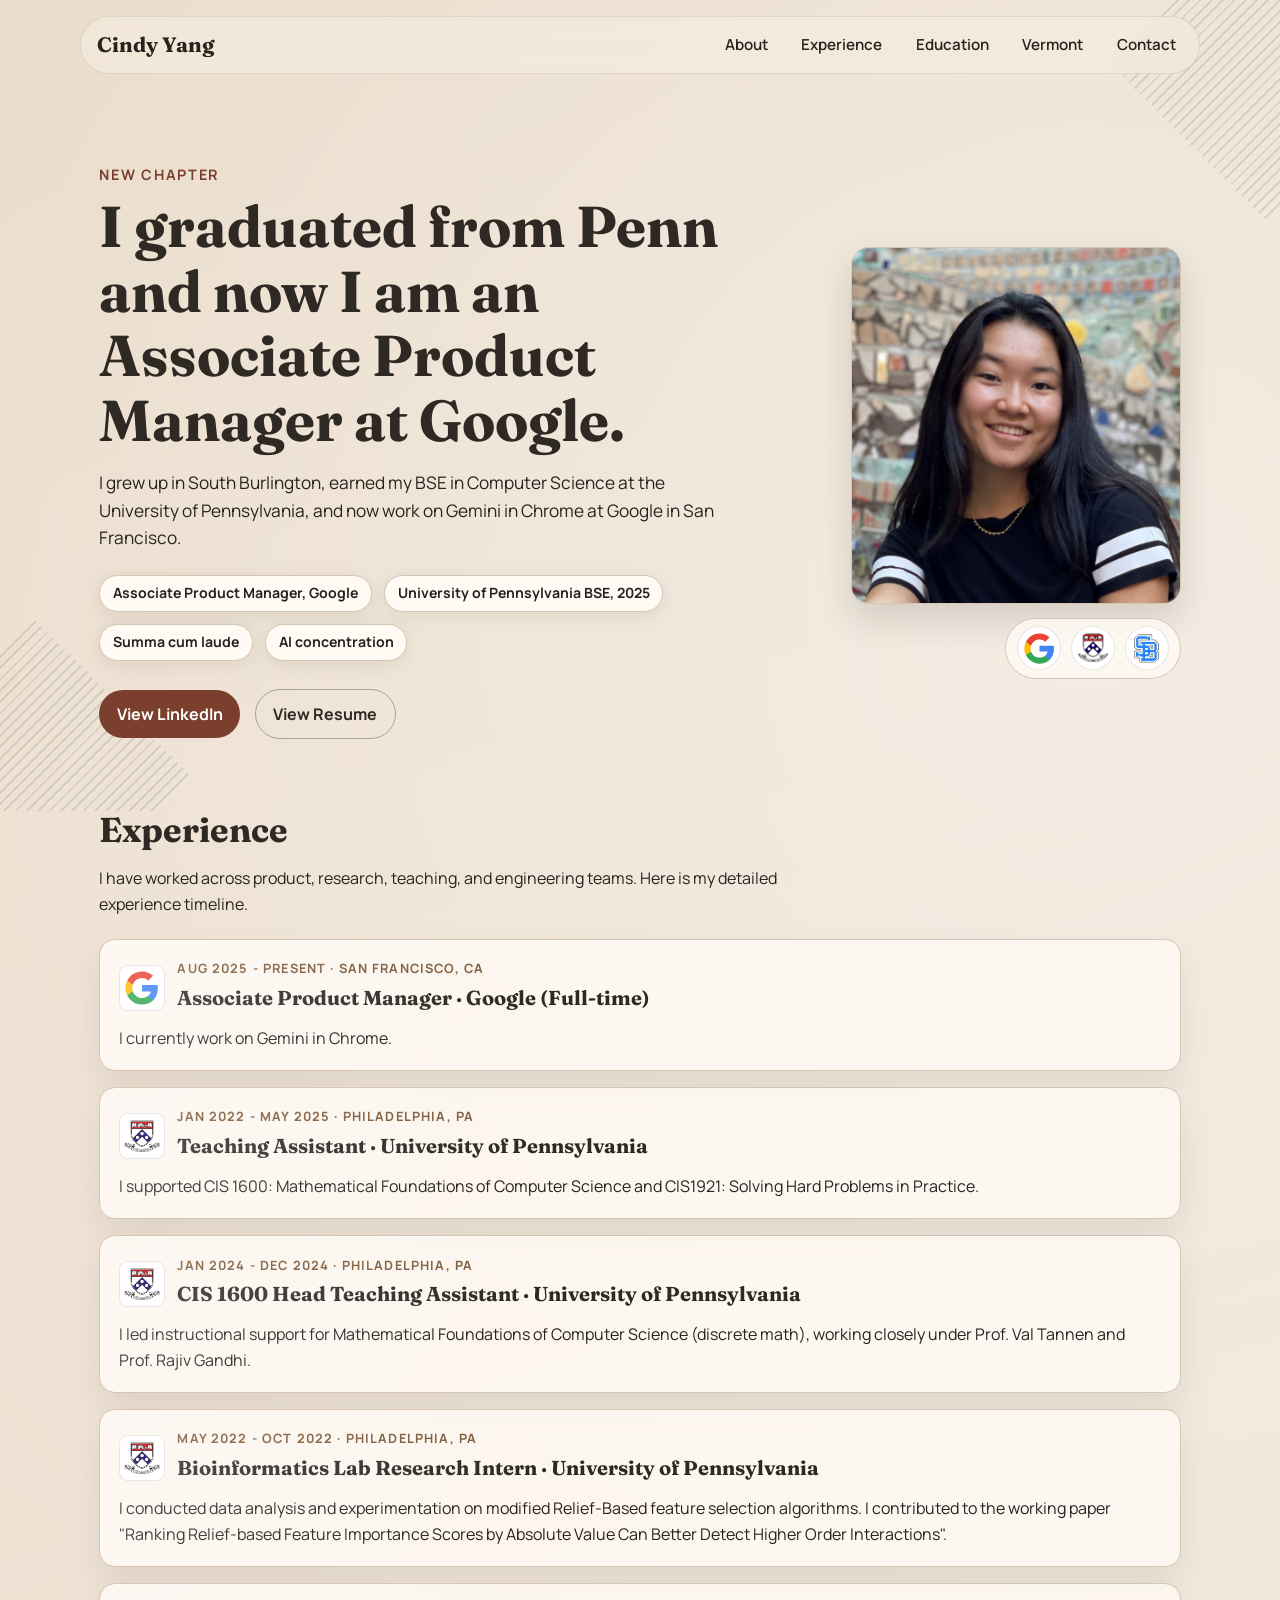
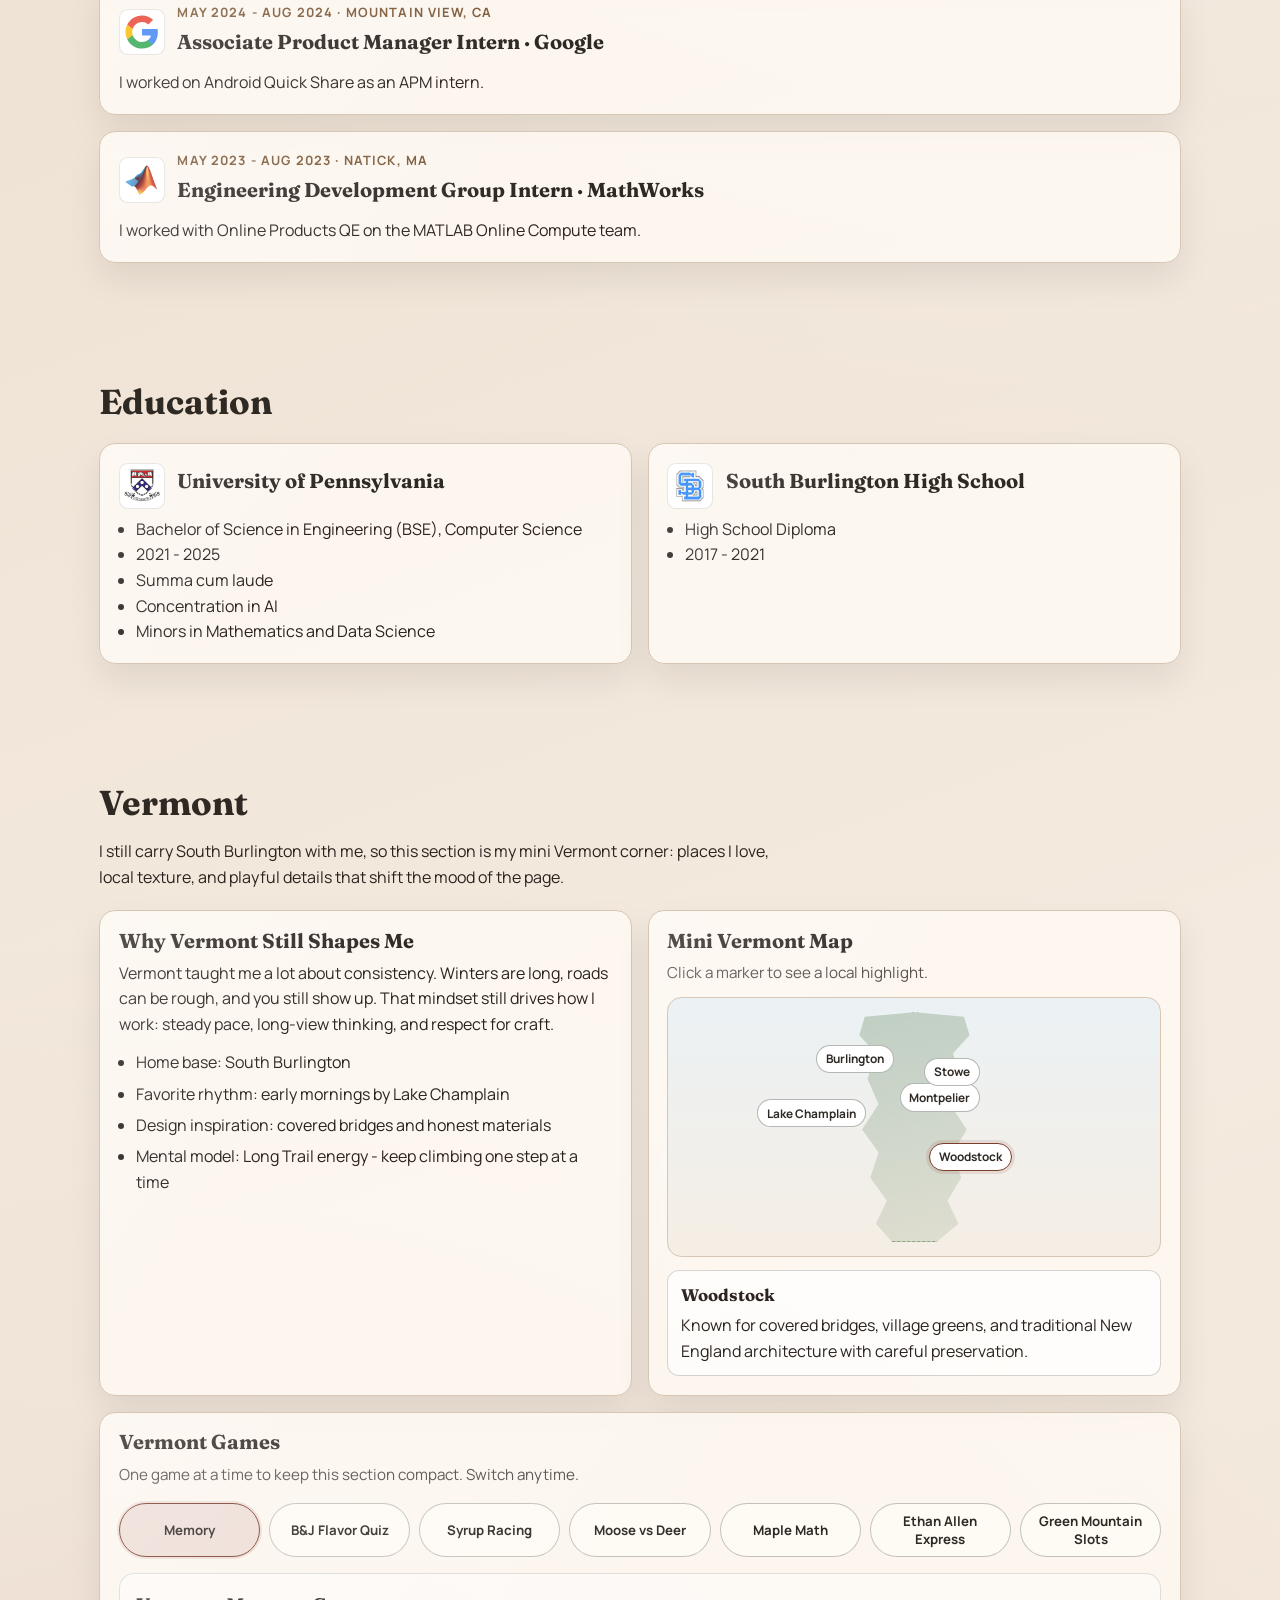
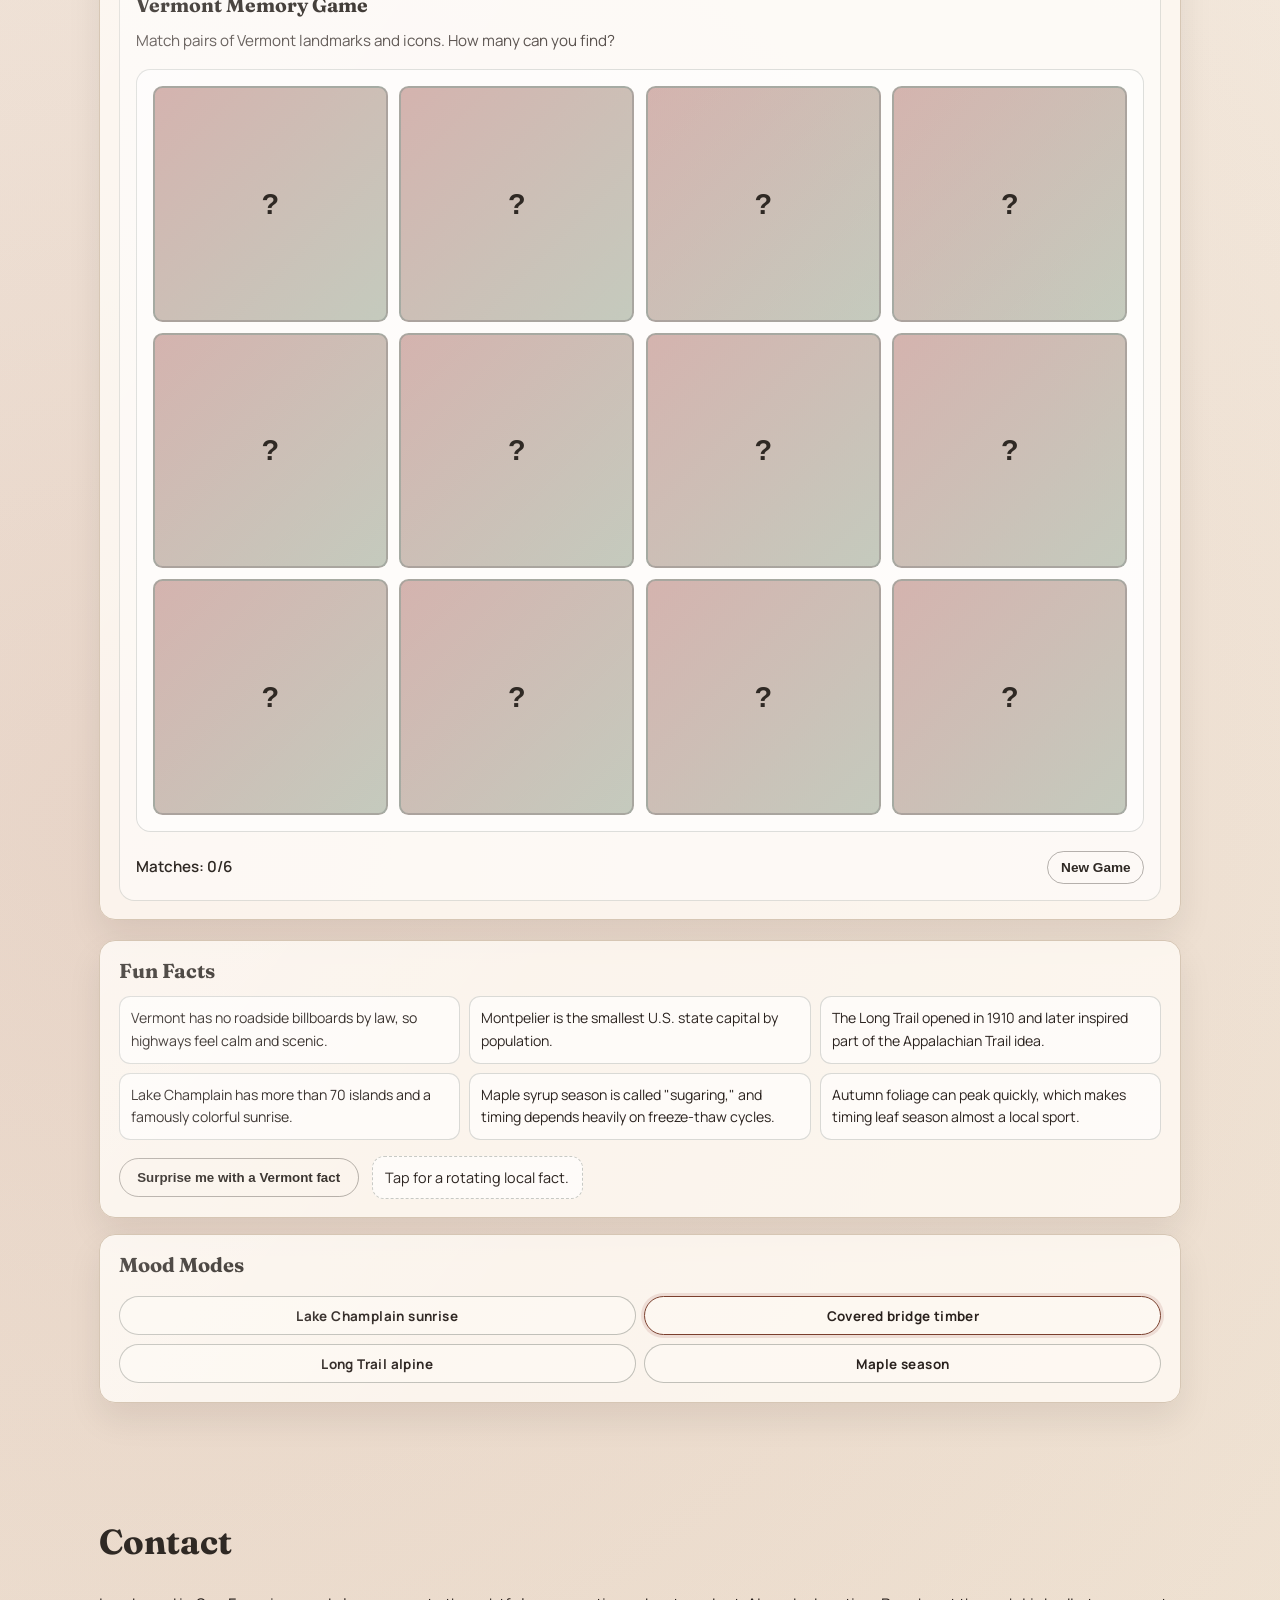
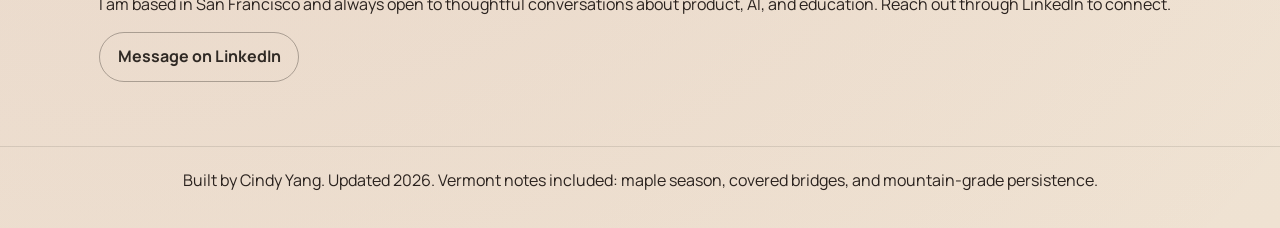
==== index.html @ 58353bef "Make Ethan Allen Express mobile compatible" ====
<!DOCTYPE html>
<html lang="en">
<head>
    <meta charset="UTF-8">
    <meta name="viewport" content="width=device-width, initial-scale=1.0">
    <title>Cindy Yang | Associate Product Manager at Google</title>
    <meta name="description" content="I am Cindy Yang, a UPenn Computer Science graduate and Associate Product Manager at Google.">
    <link rel="preconnect" href="https://fonts.googleapis.com">
    <link rel="preconnect" href="https://fonts.gstatic.com" crossorigin>
    <link href="https://fonts.googleapis.com/css2?family=Fraunces:opsz,wght@9..144,500;9..144,700&family=Manrope:wght@400;500;700&display=swap" rel="stylesheet">
    <link rel="stylesheet" href="style.css">
</head>
<body>
    <header class="site-header" id="top">
        <nav class="nav container" aria-label="Primary">
            <a class="brand" href="#top">Cindy Yang</a>
            <button class="menu-toggle" id="menuToggle" aria-expanded="false" aria-controls="navList">Menu</button>
            <ul id="navList" class="nav-list">
                <li><a href="#about">About</a></li>
                <li><a href="#experience">Experience</a></li>
                <li><a href="#education">Education</a></li>
                <li><a href="#vermont">Vermont</a></li>
                <li><a href="#contact">Contact</a></li>
            </ul>
        </nav>

        <section class="hero container reveal" id="about">
            <p class="eyebrow">New chapter</p>
            <div class="hero-layout">
                <div class="hero-text">
                    <h1>I graduated from Penn and now I am an Associate Product Manager at Google.</h1>
                    <p class="hero-copy">
                        I grew up in South Burlington, earned my BSE in Computer Science at the University of Pennsylvania,
                        and now work on Gemini in Chrome at Google in San Francisco.
                    </p>
                    <div class="hero-badges">
                        <span>Associate Product Manager, Google</span>
                        <span>University of Pennsylvania BSE, 2025</span>
                        <span>Summa cum laude</span>
                        <span>AI concentration</span>
                    </div>
                    <div class="hero-actions">
                        <a class="btn btn-primary" href="https://www.linkedin.com/in/cindy-yang-884366227/" target="_blank" rel="noopener noreferrer">View LinkedIn</a>
                        <a class="btn btn-secondary" href="https://drive.google.com/file/d/19m4dUaJVfBnujgDrx4LwcyVingr7Nitp/view?usp=sharing" target="_blank" rel="noopener noreferrer">View Resume</a>
                    </div>
                </div>
                <aside class="hero-aside">
                    <img class="headshot" src="images/headshot.jpg" alt="Headshot of Cindy Yang">
                    <div class="logo-rail" aria-label="School and company logos">
                        <img src="images/logos/google-g-logo.svg" alt="Google logo" loading="lazy">
                        <img src="images/logos/upennLogo.jpg" alt="University of Pennsylvania logo" loading="lazy">
                        <img src="images/logos/sbhsLogo.jpg" alt="South Burlington High School logo" loading="lazy">
                    </div>
                </aside>
            </div>
        </section>
    </header>

    <main>
        <section class="experience container reveal" id="experience">
            <h2>Experience</h2>
            <p class="section-intro">
                I have worked across product, research, teaching, and engineering teams. Here is my detailed experience timeline.
            </p>
            <div class="timeline">
                <article class="timeline-item card">
                    <div class="role-head">
                        <img src="images/logos/google-g-logo.svg" alt="Google logo" loading="lazy">
                        <div>
                            <p class="card-tag">Aug 2025 - Present · San Francisco, CA</p>
                            <h3>Associate Product Manager · Google (Full-time)</h3>
                        </div>
                    </div>
                    <p>I currently work on Gemini in Chrome.</p>
                </article>

                <article class="timeline-item card">
                    <div class="role-head">
                        <img src="images/logos/upennLogo.jpg" alt="University of Pennsylvania logo" loading="lazy">
                        <div>
                            <p class="card-tag">Jan 2022 - May 2025 · Philadelphia, PA</p>
                            <h3>Teaching Assistant · University of Pennsylvania</h3>
                        </div>
                    </div>
                    <p>I supported CIS 1600: Mathematical Foundations of Computer Science and CIS1921: Solving Hard Problems in Practice.</p>
                </article>

                <article class="timeline-item card">
                    <div class="role-head">
                        <img src="images/logos/upennLogo.jpg" alt="University of Pennsylvania logo" loading="lazy">
                        <div>
                            <p class="card-tag">Jan 2024 - Dec 2024 · Philadelphia, PA</p>
                            <h3>CIS 1600 Head Teaching Assistant · University of Pennsylvania</h3>
                        </div>
                    </div>
                    <p>I led instructional support for Mathematical Foundations of Computer Science (discrete math), working closely under Prof. Val Tannen and Prof. Rajiv Gandhi.</p>
                </article>

                <article class="timeline-item card">
                    <div class="role-head">
                        <img src="images/logos/upennLogo.jpg" alt="University of Pennsylvania logo" loading="lazy">
                        <div>
                            <p class="card-tag">May 2022 - Oct 2022 · Philadelphia, PA</p>
                            <h3>Bioinformatics Lab Research Intern · University of Pennsylvania</h3>
                        </div>
                    </div>
                    <p>
                        I conducted data analysis and experimentation on modified Relief-Based feature selection algorithms.
                        I contributed to the working paper "Ranking Relief-based Feature Importance Scores by Absolute Value Can Better Detect Higher Order Interactions".
                    </p>
                </article>

                <article class="timeline-item card">
                    <div class="role-head">
                        <img src="images/logos/google-g-logo.svg" alt="Google logo" loading="lazy">
                        <div>
                            <p class="card-tag">May 2024 - Aug 2024 · Mountain View, CA</p>
                            <h3>Associate Product Manager Intern · Google</h3>
                        </div>
                    </div>
                    <p>I worked on Android Quick Share as an APM intern.</p>
                </article>

                <article class="timeline-item card">
                    <div class="role-head">
                        <img src="images/logos/mathworks-logo.ico" alt="MathWorks logo" loading="lazy">
                        <div>
                            <p class="card-tag">May 2023 - Aug 2023 · Natick, MA</p>
                            <h3>Engineering Development Group Intern · MathWorks</h3>
                        </div>
                    </div>
                    <p>I worked with Online Products QE on the MATLAB Online Compute team.</p>
                </article>
            </div>
        </section>

        <section class="education container reveal" id="education">
            <h2>Education</h2>
            <div class="grid-2">
                <article class="panel">
                    <div class="role-head">
                        <img src="images/logos/upennLogo.jpg" alt="University of Pennsylvania logo" loading="lazy">
                        <h3>University of Pennsylvania</h3>
                    </div>
                    <ul>
                        <li>Bachelor of Science in Engineering (BSE), Computer Science</li>
                        <li>2021 - 2025</li>
                        <li>Summa cum laude</li>
                        <li>Concentration in AI</li>
                        <li>Minors in Mathematics and Data Science</li>
                    </ul>
                </article>
                <article class="panel">
                    <div class="role-head">
                        <img src="images/logos/sbhsLogo.jpg" alt="South Burlington High School logo" loading="lazy">
                        <h3>South Burlington High School</h3>
                    </div>
                    <ul>
                        <li>High School Diploma</li>
                        <li>2017 - 2021</li>
                    </ul>
                </article>
            </div>
        </section>

        <section class="craft container reveal" id="vermont">
            <h2>Vermont</h2>
            <p class="section-intro">
                I still carry South Burlington with me, so this section is my mini Vermont corner: places I love,
                local texture, and playful details that shift the mood of the page.
            </p>
            <div class="vermont-layout">
                <article class="panel vermont-story">
                    <h3>Why Vermont Still Shapes Me</h3>
                    <p>
                        Vermont taught me a lot about consistency. Winters are long, roads can be rough,
                        and you still show up. That mindset still drives how I work: steady pace, long-view thinking,
                        and respect for craft.
                    </p>
                    <ul class="vermont-points">
                        <li>Home base: South Burlington</li>
                        <li>Favorite rhythm: early mornings by Lake Champlain</li>
                        <li>Design inspiration: covered bridges and honest materials</li>
                        <li>Mental model: Long Trail energy - keep climbing one step at a time</li>
                    </ul>
                </article>

                <article class="panel vermont-map-panel">
                    <h3>Mini Vermont Map</h3>
                    <p class="map-copy">Click a marker to see a local highlight.</p>
                    <div class="vermont-map-canvas" aria-label="Interactive Vermont map">
                        <div class="state-outline" aria-hidden="true"></div>
                        <button class="map-pin active" type="button" data-place="burlington" data-mode="lake">Burlington</button>
                        <button class="map-pin" type="button" data-place="montpelier" data-mode="trail">Montpelier</button>
                        <button class="map-pin" type="button" data-place="stowe" data-mode="trail">Stowe</button>
                        <button class="map-pin" type="button" data-place="woodstock" data-mode="bridge">Woodstock</button>
                        <button class="map-pin" type="button" data-place="champlain" data-mode="lake">Lake Champlain</button>
                    </div>
                    <div class="map-detail" id="mapDetail">
                        <h4 id="mapDetailTitle">Burlington</h4>
                        <p id="mapDetailText">The city energy plus lake views are hard to beat. This is where my Vermont story feels most vivid.</p>
                    </div>
                </article>
            </div>

            <article class="vermont-games panel" aria-labelledby="vermontGamesHeading">
                <div class="vermont-games-header">
                    <h3 id="vermontGamesHeading">Vermont Games</h3>
                    <p class="game-intro">One game at a time to keep this section compact. Switch anytime.</p>
                </div>

                <div class="game-switcher" role="tablist" aria-label="Vermont games">
                    <button class="game-tab active" id="gameTabMemory" data-game-target="memory" role="tab" aria-selected="true" aria-controls="gamePanelMemory" type="button">Memory</button>
                    <button class="game-tab" id="gameTabFlavor" data-game-target="flavor" role="tab" aria-selected="false" aria-controls="gamePanelFlavor" type="button">B&amp;J Flavor Quiz</button>
                    <button class="game-tab" id="gameTabRace" data-game-target="race" role="tab" aria-selected="false" aria-controls="gamePanelRace" type="button">Syrup Racing</button>
                    <button class="game-tab" id="gameTabAnimal" data-game-target="animal" role="tab" aria-selected="false" aria-controls="gamePanelAnimal" type="button">Moose vs Deer</button>
                    <button class="game-tab" id="gameTabMath" data-game-target="math" role="tab" aria-selected="false" aria-controls="gamePanelMath" type="button">Maple Math</button>
                    <button class="game-tab" id="gameTabEthan" data-game-target="ethan" role="tab" aria-selected="false" aria-controls="gamePanelEthan" type="button">Ethan Allen Express</button>
                    <button class="game-tab" id="gameTabSlots" data-game-target="slots" role="tab" aria-selected="false" aria-controls="gamePanelSlots" type="button">Green Mountain Slots</button>
                </div>

                <div class="game-panel-viewport">
                    <article class="game-panel active memory-game-panel" id="gamePanelMemory" data-game-panel="memory" role="tabpanel" aria-labelledby="gameTabMemory">
                        <h4>Vermont Memory Game</h4>
                        <p class="game-intro">Match pairs of Vermont landmarks and icons. How many can you find?</p>
                        <div class="game-board" id="gameBoard"></div>
                        <div class="game-stats">
                            <span>Matches: <span id="matchCount">0</span>/6</span>
                            <button class="btn btn-secondary btn-small" id="resetGameBtn" type="button">New Game</button>
                        </div>
                    </article>

                    <article class="game-panel ben-jerrys-panel" id="gamePanelFlavor" data-game-panel="flavor" role="tabpanel" aria-labelledby="gameTabFlavor" hidden>
                        <h4>Ben & Jerry's Flavor Quiz</h4>
                        <p class="game-intro">Match iconic Ben & Jerry's flavors with their descriptions. How many do you know?</p>
                        <div class="ben-jerrys-game">
                            <div class="flavor-list" id="flavorList"></div>
                            <div class="flavor-description-list" id="flavorDescriptionList"></div>
                        </div>
                        <div class="ben-jerrys-stats">
                            <span>Flavors Matched: <span id="flavorMatchCount">0</span>/8</span>
                            <button class="btn btn-secondary btn-small" id="resetFlavorBtn" type="button">New Quiz</button>
                        </div>
                    </article>

                    <article class="game-panel maple-racing-panel" id="gamePanelRace" data-game-panel="race" role="tabpanel" aria-labelledby="gameTabRace" hidden>
                        <h4>Maple Syrup Racing</h4>
                        <p class="game-intro">Pick your maple syrup and watch them race! Who will finish first?</p>
                        <div class="maple-racing-game">
                            <div class="race-container">
                                <div class="race-lane" id="lane1">
                                    <div class="syrup-stream golden-stream"></div>
                                    <span class="lane-label">Golden</span>
                                </div>
                                <div class="race-lane" id="lane2">
                                    <div class="syrup-stream amber-stream"></div>
                                    <span class="lane-label">Amber</span>
                                </div>
                                <div class="race-lane" id="lane3">
                                    <div class="syrup-stream dark-stream"></div>
                                    <span class="lane-label">Dark</span>
                                </div>
                                <div class="race-lane" id="lane4">
                                    <div class="syrup-stream very-dark-stream"></div>
                                    <span class="lane-label">Very Dark</span>
                                </div>
                            </div>
                            <div class="racing-controls">
                                <button class="race-btn" data-lane="1" type="button">Pick Golden 🍯</button>
                                <button class="race-btn" data-lane="2" type="button">Pick Amber 🍯</button>
                                <button class="race-btn" data-lane="3" type="button">Pick Dark 🍯</button>
                                <button class="race-btn" data-lane="4" type="button">Pick Very Dark 🍯</button>
                            </div>
                        </div>
                        <div class="race-footer">
                            <div class="racing-result" id="racingResult"></div>
                            <button class="btn btn-secondary btn-small" id="resetRaceBtn" type="button">Race Again</button>
                        </div>
                    </article>

                    <article class="game-panel moose-deer-panel" id="gamePanelAnimal" data-game-panel="animal" role="tabpanel" aria-labelledby="gameTabAnimal" hidden>
                        <h4>Moose vs Deer Rapid-Fire</h4>
                        <p class="game-intro">What do you see? Click as fast as you can!</p>
                        <div class="moose-deer-game">
                            <div class="animal-display" id="animalDisplay">
                                <div class="animal-round-indicator" id="animalRoundIndicator" aria-live="polite">Round 0</div>
                                <img id="animalImage" src="" alt="Animal" class="animal-image">
                                <button class="btn btn-secondary btn-small" id="startAnimalBtn" type="button">Start Game</button>
                            </div>
                            <div class="animal-buttons">
                                <button class="animal-btn" id="mooseBtn" type="button">Moose</button>
                                <button class="animal-btn" id="deerBtn" type="button">Deer</button>
                            </div>
                        </div>
                        <div class="animal-stats">
                            <span>Score: <span id="animalScore">0</span></span>
                            <span>Lives: <span id="animalLives">3</span></span>
                            <span>Streak: <span id="animalStreak">0</span></span>
                            <span>Time: <span id="animalTimer">60</span>s</span>
                        </div>
                    </article>

                    <article class="game-panel maple-math-panel" id="gamePanelMath" data-game-panel="math" role="tabpanel" aria-labelledby="gameTabMath" hidden>
                        <h4>Maple Math Challenge</h4>
                        <p class="game-intro">Vermont is known for its MathCounts team, which I was a member of. Test out your mental math with this fun game!</p>
                        <div class="maple-math-game">
                            <div class="equation-display" id="equationDisplay">
                                <div class="equation-text" id="equationText" aria-live="polite"></div>
                                <button class="btn btn-secondary btn-small" id="startMathBtn" type="button">Start Challenge</button>
                            </div>
                            <div class="math-input-group">
                                <input type="number" id="mathAnswer" step="any">
                            </div>
                        </div>
                        <div class="math-stats">
                            <span>Score: <span id="mathScore">0</span></span>
                            <span>Streak: <span id="mathStreak">0</span></span>
                            <span>Time: <span class="math-time-value"><span id="mathTimer">45</span>s</span></span>
                        </div>
                    </article>

                    <article class="game-panel ethan-express-panel" id="gamePanelEthan" data-game-panel="ethan" role="tabpanel" aria-labelledby="gameTabEthan" hidden>
                        <h4>Ethan Allen Express Route Run</h4>
                        <p class="game-intro">Guide the Ethan Allen Express across Vermont. Pick up local products and grow your train without crashing into yourself or the Vermont border.</p>
                        <div class="ethan-express-game">
                            <div class="ethan-express-board" id="trainBoard" role="img" aria-label="Vermont-themed map board for the Ethan Allen Express game">
                                <button class="btn btn-secondary btn-small" id="startTrainBtn" type="button">Start Run</button>
                            </div>
                        </div>
                        <div class="ethan-express-stats">
                            <span>Stops made: <span id="trainScore">0</span></span>
                            <span>Train length: <span id="trainLength">3</span></span>
                            <span>Pickup: <span id="trainProduct">Syrup</span></span>
                            <span id="trainControlHint" class="train-control-hint">Controls: Arrow keys or WASD</span>
                        </div>
                    </article>

                    <article class="game-panel vermont-slots-panel" id="gamePanelSlots" data-game-panel="slots" role="tabpanel" aria-labelledby="gameTabSlots" hidden>
                        <h4>Green Mountain Slots</h4>
                        <p class="game-intro">Spin Vermont-themed reels, build streaks, and chase your best payout run.</p>
                        <div class="slots-game">
                            <div class="slots-machine" id="slotsMachine">
                                <div class="slots-marquee" id="slotsStatus">Land 3 of a kind for a big Vermont payout.</div>
                                <div class="slots-header">
                                    <span>Credits: <strong id="slotsCredits">20</strong></span>
                                    <span>Bet: <strong id="slotsBet">1</strong></span>
                                    <span>Best Win: <strong id="slotsBestWin">0</strong></span>
                                </div>

                                <div class="slots-reels" id="slotsReels" aria-live="polite" aria-label="Slot machine reels">
                                    <div class="slot-reel" id="slotReel1">🍁</div>
                                    <div class="slot-reel" id="slotReel2">🍁</div>
                                    <div class="slot-reel" id="slotReel3">🍁</div>
                                    <div class="slots-bankrupt-screen" id="slotsBankruptScreen" hidden>
                                        <p>Bankrupt. Hit Reset to play again.</p>
                                    </div>
                                </div>

                                <div class="slots-controls">
                                    <button class="btn btn-secondary btn-small" id="slotsBetDownBtn" type="button">Bet -</button>
                                    <button class="btn btn-secondary btn-small" id="slotsBetUpBtn" type="button">Bet +</button>
                                    <button class="btn btn-primary" id="slotsSpinBtn" type="button">Spin</button>
                                    <button class="btn btn-secondary btn-small" id="slotsResetBtn" type="button">Reset</button>
                                </div>
                            </div>

                            <div class="slots-footer">
                                <span>Streak: <strong id="slotsStreak">0</strong></span>
                                <span>Spins: <strong id="slotsSpinCount">0</strong></span>
                            </div>
                        </div>
                    </article>
                </div>

            </article>

            <article class="panel fact-lab">
                <h3>Fun Facts</h3>
                <div class="fact-grid">
                    <div class="fact-chip">Vermont has no roadside billboards by law, so highways feel calm and scenic.</div>
                    <div class="fact-chip">Montpelier is the smallest U.S. state capital by population.</div>
                    <div class="fact-chip">The Long Trail opened in 1910 and later inspired part of the Appalachian Trail idea.</div>
                    <div class="fact-chip">Lake Champlain has more than 70 islands and a famously colorful sunrise.</div>
                    <div class="fact-chip">Maple syrup season is called "sugaring," and timing depends heavily on freeze-thaw cycles.</div>
                    <div class="fact-chip">Autumn foliage can peak quickly, which makes timing leaf season almost a local sport.</div>
                </div>
                <div class="fact-action">
                    <button class="btn btn-secondary" id="factButton" type="button">Surprise me with a Vermont fact</button>
                    <p id="factOutput" class="fact-output">Tap for a rotating local fact.</p>
                </div>
            </article>

            <article class="panel mood-lab" aria-labelledby="moodModesHeading">
                <h3 id="moodModesHeading">Mood Modes</h3>
                <div class="egg-grid">
                    <button type="button" class="easter-trigger" data-mode="lake" data-easter="Lake Champlain sunrise mode enabled">Lake Champlain sunrise</button>
                    <button type="button" class="easter-trigger" data-mode="bridge" data-easter="Covered bridge timber mode enabled">Covered bridge timber</button>
                    <button type="button" class="easter-trigger" data-mode="trail" data-easter="Long Trail alpine mode enabled">Long Trail alpine</button>
                    <button type="button" class="easter-trigger" data-mode="maple" data-easter="Maple season mode enabled">Maple season</button>
                </div>
            </article>
        </section>
    </main>

    <section class="contact container reveal" id="contact">
        <h2>Contact</h2>
        <p>
            I am based in San Francisco and always open to thoughtful conversations about product, AI, and education.
            Reach out through LinkedIn to connect.
        </p>
        <a class="btn btn-secondary" href="https://www.linkedin.com/in/cindy-yang-884366227/" target="_blank" rel="noopener noreferrer">Message on LinkedIn</a>
    </section>

    <footer class="site-footer">
        <p>
            Built by Cindy Yang. Updated <span id="year"></span>.
            Vermont notes included: maple season, covered bridges, and mountain-grade persistence.
        </p>
    </footer>

    <div id="toast" class="toast" role="status" aria-live="polite"></div>
    <div id="motifLayer" class="motif-layer" aria-hidden="true"></div>
    <script src="script.js"></script>
</body>
</html>
---- style.css ----
:root {
    --maple-cream: #f5ecdf;
    --wood-smoke: #2f2924;
    --barn-red: #8a3328;
    --moss: #5f7352;
    --pine-shadow: #273429;
    --fog: #e8ddd0;
    --paper: #fffaf4;
    --ink: #2a221e;
    --line: #d6c6b4;
    --section-space: 7.5rem;
}

* {
    box-sizing: border-box;
    margin: 0;
    padding: 0;
}

html {
    scroll-behavior: smooth;
}

body {
    background:
        radial-gradient(circle at 85% 12%, rgba(255, 255, 255, 0.4), transparent 32%),
        radial-gradient(circle at 10% 80%, rgba(138, 51, 40, 0.1), transparent 36%),
        linear-gradient(160deg, var(--fog) 0%, var(--maple-cream) 55%, #efe2d2 100%);
    color: var(--ink);
    font-family: "Manrope", sans-serif;
    line-height: 1.6;
    min-height: 100vh;
}

body[data-mode="lake"] {
    --maple-cream: #edf5f7;
    --fog: #dbe8ee;
    --barn-red: #3a6f8c;
    --moss: #5f8da1;
}

body[data-mode="bridge"] {
    --maple-cream: #f4eadf;
    --fog: #e8dac8;
    --barn-red: #7a3f2d;
    --moss: #7d5a3a;
}

body[data-mode="trail"] {
    --maple-cream: #ecf2e6;
    --fog: #dbe6d5;
    --barn-red: #476146;
    --moss: #567a4d;
}

body[data-mode="maple"] {
    --maple-cream: #f8eee4;
    --fog: #f0e0d1;
    --barn-red: #a6462f;
    --moss: #9a5b37;
}

a {
    color: inherit;
}

.container {
    margin: 0 auto;
    max-width: 1120px;
    padding: 0 1.2rem;
}

.site-header {
    position: relative;
    overflow: hidden;
    padding-bottom: 4.5rem;
}

.site-header::before,
.site-header::after {
    content: "";
    pointer-events: none;
    position: absolute;
    inset: auto auto 0 0;
    width: 220px;
    height: 220px;
    opacity: 0.12;
    transform: translate(-34%, 34%) rotate(45deg);
    background: repeating-linear-gradient(
        90deg,
        var(--pine-shadow),
        var(--pine-shadow) 2px,
        transparent 2px,
        transparent 8px
    );
}

.site-header::after {
    inset: 30px 0 auto auto;
    transform: translate(44%, -34%) rotate(45deg);
}

.nav {
    align-items: center;
    backdrop-filter: blur(8px);
    background: rgba(245, 236, 223, 0.68);
    border: 1px solid rgba(90, 70, 52, 0.12);
    border-radius: 999px;
    display: flex;
    justify-content: space-between;
    margin-top: 1rem;
    padding: 0.7rem 1rem;
    position: sticky;
    top: 0.8rem;
    z-index: 20;
}

.brand {
    font-family: "Fraunces", serif;
    font-size: 1.3rem;
    font-weight: 700;
    text-decoration: none;
}

.menu-toggle {
    background: var(--barn-red);
    border: 0;
    border-radius: 999px;
    color: #fff;
    cursor: pointer;
    display: none;
    font-family: "Manrope", sans-serif;
    font-weight: 700;
    padding: 0.45rem 0.9rem;
}

.nav-list {
    display: flex;
    gap: 1.2rem;
    list-style: none;
}

.nav-list a {
    border-radius: 0.45rem;
    font-size: 0.95rem;
    font-weight: 600;
    padding: 0.3rem 0.45rem;
    text-decoration: none;
    transition: background-color 0.25s ease;
}

.nav-list a:hover,
.nav-list a:focus-visible {
    background: rgba(95, 115, 82, 0.17);
    outline: none;
}

.hero {
    padding: 5.6rem 1.2rem 0;
    position: relative;
}

.hero-layout {
    align-items: center;
    display: grid;
    gap: 1.6rem;
    grid-template-columns: 1.2fr 0.8fr;
}

.hero-aside {
    display: grid;
    gap: 0.9rem;
}

.headshot {
    background: var(--paper);
    border: 1px solid var(--line);
    border-radius: 1.1rem;
    box-shadow: 0 16px 34px rgba(25, 18, 12, 0.14);
    display: block;
    width: 100%;
    max-width: 330px;
    justify-self: end;
}

.logo-rail {
    align-items: center;
    background: rgba(255, 250, 245, 0.82);
    border: 1px solid var(--line);
    border-radius: 999px;
    display: flex;
    gap: 0.6rem;
    justify-content: center;
    justify-self: end;
    padding: 0.45rem 0.7rem;
}

.logo-rail img {
    background: #fff;
    border: 1px solid rgba(70, 55, 41, 0.12);
    border-radius: 999px;
    height: 44px;
    object-fit: contain;
    padding: 0.3rem;
    width: 44px;
}

.eyebrow {
    color: var(--barn-red);
    font-size: 0.9rem;
    font-weight: 700;
    letter-spacing: 0.12em;
    text-transform: uppercase;
}

h1,
h2,
h3 {
    color: var(--wood-smoke);
    font-family: "Fraunces", serif;
    line-height: 1.12;
}

h1 {
    font-size: clamp(2rem, 4.5vw, 4rem);
    margin: 0.55rem 0 1rem;
    max-width: 17ch;
}

.hero-copy {
    font-size: clamp(1.03rem, 1.35vw, 1.25rem);
    max-width: 64ch;
}

.hero-badges {
    display: flex;
    flex-wrap: wrap;
    gap: 0.75rem;
    margin: 1.45rem 0 1.8rem;
}

.hero-badges span {
    background: var(--paper);
    border: 1px solid var(--line);
    border-radius: 999px;
    box-shadow: 0 4px 20px rgba(26, 18, 11, 0.08);
    font-size: 0.88rem;
    font-weight: 700;
    padding: 0.38rem 0.8rem;
}

.hero-actions {
    align-items: center;
    display: flex;
    flex-wrap: wrap;
    gap: 0.9rem;
}

.btn {
    border-radius: 999px;
    display: inline-block;
    font-weight: 700;
    padding: 0.7rem 1.1rem;
    text-decoration: none;
    transition: transform 0.24s ease, box-shadow 0.24s ease, background-color 0.24s ease;
}

.btn:hover,
.btn:focus-visible {
    outline: none;
    transform: translateY(-2px);
}

.btn-primary {
    background: var(--barn-red);
    color: #fff;
}

.btn-primary:hover,
.btn-primary:focus-visible {
    box-shadow: 0 10px 20px rgba(138, 51, 40, 0.28);
}

.btn-secondary {
    background: transparent;
    border: 1px solid rgba(47, 41, 36, 0.35);
    color: var(--wood-smoke);
}

.btn-secondary:hover,
.btn-secondary:focus-visible {
    background: rgba(255, 255, 255, 0.7);
}

main section,
.education, 
.craft,
.contact {
    margin-top: var(--section-space);
}

.contact {
    align-items: center;
    display: flex;
    flex-wrap: wrap;
    gap: 0.9rem;
}

h2 {
    font-size: clamp(1.65rem, 2.7vw, 2.3rem);
    margin-bottom: 1rem;
}

.section-intro {
    max-width: 68ch;
}

.grid-3,
.grid-2 {
    display: grid;
    gap: 1rem;
    margin-top: 1.35rem;
}

.timeline {
    display: grid;
    gap: 1rem;
    margin-top: 1.35rem;
}

.timeline-item {
    border-left: 5px solid rgba(95, 115, 82, 0.35);
}

.role-head {
    align-items: center;
    display: flex;
    gap: 0.8rem;
    margin-bottom: 0.5rem;
}

.role-head img {
    background: #fff;
    border: 1px solid rgba(70, 55, 41, 0.14);
    border-radius: 0.55rem;
    flex-shrink: 0;
    height: 46px;
    object-fit: contain;
    padding: 0.25rem;
    width: 46px;
}

.grid-3 {
    grid-template-columns: repeat(3, minmax(0, 1fr));
}

.grid-2 {
    grid-template-columns: repeat(2, minmax(0, 1fr));
}

.card,
.panel {
    background: rgba(255, 251, 245, 0.82);
    border: 1px solid var(--line);
    border-radius: 1rem;
    box-shadow: 0 16px 34px rgba(25, 18, 12, 0.08);
    padding: 1.15rem;
    position: relative;
}

.card::before,
.panel::before {
    content: "";
    inset: 0;
    pointer-events: none;
    position: absolute;
    border-radius: inherit;
    background-image: linear-gradient(125deg, rgba(255, 255, 255, 0.2), transparent 40%);
}

.card-tag {
    color: var(--moss);
    font-size: 0.8rem;
    font-weight: 700;
    letter-spacing: 0.09em;
    margin-bottom: 0.5rem;
    text-transform: uppercase;
}

h3 {
    font-size: 1.26rem;
    margin-bottom: 0.55rem;
}

.panel ul {
    margin-left: 1.1rem;
}

.text-link {
    color: var(--barn-red);
    display: inline-block;
    font-weight: 700;
    margin-top: 0.75rem;
    text-decoration-thickness: 2px;
    text-underline-offset: 3px;
}

.easter-card {
    background-image:
        radial-gradient(circle at 0 0, rgba(255, 255, 255, 0.5), transparent 35%),
        linear-gradient(160deg, rgba(95, 115, 82, 0.17), rgba(255, 250, 245, 0.82));
    cursor: pointer;
}

.egg-grid {
    display: grid;
    gap: 0.55rem;
    grid-template-columns: repeat(2, minmax(0, 1fr));
    margin-top: 1.25rem;
}

.vermont-layout {
    display: grid;
    gap: 1rem;
    grid-template-columns: repeat(2, minmax(0, 1fr));
    margin-top: 1.25rem;
}

.vermont-story p {
    margin-bottom: 0.8rem;
}

.vermont-points {
    margin-left: 1.1rem;
}

.vermont-points li + li {
    margin-top: 0.35rem;
}

.vermont-map-panel {
    overflow: hidden;
}

.vermont-games {
    margin-top: 1rem;
}

.fact-lab {
    margin-top: 1.25rem;
}

.vermont-games-header {
    margin-bottom: 0.9rem;
}

.game-switcher {
    display: grid;
    gap: 0.55rem;
    grid-template-columns: repeat(7, minmax(0, 1fr));
    margin-bottom: 1rem;
}

.game-tab {
    background: rgba(255, 251, 245, 0.72);
    border: 1px solid rgba(39, 52, 41, 0.28);
    border-radius: 999px;
    color: var(--wood-smoke);
    cursor: pointer;
    font-family: "Manrope", sans-serif;
    font-size: 0.83rem;
    font-weight: 700;
    padding: 0.5rem 0.7rem;
    transition: transform 0.2s ease, border-color 0.2s ease, box-shadow 0.2s ease, background-color 0.2s ease;
}

.game-tab:hover,
.game-tab:focus-visible {
    background: #fff;
    border-color: var(--barn-red);
    box-shadow: 0 8px 16px rgba(25, 18, 12, 0.08);
    outline: none;
    transform: translateY(-1px);
}

.game-tab.active {
    background: rgba(138, 51, 40, 0.12);
    border-color: var(--barn-red);
    box-shadow: 0 0 0 2px rgba(138, 51, 40, 0.12);
}

.game-panel-viewport {
    border: 1px solid rgba(39, 52, 41, 0.14);
    border-radius: 0.95rem;
    padding: 1rem;
    background: rgba(255, 255, 255, 0.45);
}

.game-panel {
    display: none;
}

.game-panel.active {
    display: block;
}

.game-panel h4 {
    color: var(--wood-smoke);
    font-family: "Fraunces", serif;
    font-size: 1.22rem;
    margin-bottom: 0.5rem;
}


.map-copy {
    color: rgba(42, 34, 30, 0.8);
    font-size: 0.95rem;
    margin-bottom: 0.75rem;
}

.vermont-map-canvas {
    background: linear-gradient(180deg, rgba(233, 241, 244, 0.9), rgba(244, 237, 227, 0.9));
    border: 1px solid var(--line);
    border-radius: 0.9rem;
    height: 260px;
    margin-bottom: 0.8rem;
    position: relative;
}

.state-outline {
    background: linear-gradient(165deg, rgba(86, 122, 77, 0.3), rgba(86, 122, 77, 0.12));
    border: 1px dashed rgba(86, 122, 77, 0.5);
    border-radius: 0.6rem;
    clip-path: polygon(50% 0%, 68% 2%, 70% 10%, 64% 18%, 67% 29%, 63% 40%, 69% 51%, 64% 61%, 67% 72%, 62% 82%, 66% 92%, 58% 100%, 42% 100%, 36% 92%, 40% 82%, 34% 72%, 37% 61%, 31% 51%, 37% 40%, 33% 29%, 36% 18%, 30% 10%, 32% 2%);
    inset: 14px 22% 14px 22%;
    position: absolute;
}

.map-pin {
    background: #fff;
    border: 1px solid rgba(39, 52, 41, 0.35);
    border-radius: 999px;
    color: var(--wood-smoke);
    cursor: pointer;
    font-family: "Manrope", sans-serif;
    font-size: 0.74rem;
    font-weight: 700;
    padding: 0.3rem 0.55rem;
    position: absolute;
    transition: transform 0.2s ease, box-shadow 0.2s ease, border-color 0.2s ease;
}

.map-pin:hover,
.map-pin:focus-visible {
    border-color: var(--barn-red);
    box-shadow: 0 8px 16px rgba(25, 18, 12, 0.09);
    outline: none;
    transform: translateY(-2px);
}

.map-pin.active {
    border-color: var(--barn-red);
    box-shadow: 0 0 0 3px rgba(138, 51, 40, 0.12);
}

.map-pin[data-place="burlington"] {
    left: 30%;
    top: 18%;
}

.map-pin[data-place="montpelier"] {
    left: 47%;
    top: 33%;
}

.map-pin[data-place="stowe"] {
    left: 52%;
    top: 23%;
}

.map-pin[data-place="woodstock"] {
    left: 53%;
    top: 56%;
}

.map-pin[data-place="champlain"] {
    left: 18%;
    top: 39%;
}

.map-detail {
    background: rgba(255, 255, 255, 0.7);
    border: 1px solid rgba(39, 52, 41, 0.2);
    border-radius: 0.75rem;
    padding: 0.7rem 0.8rem;
}

.map-detail h4 {
    font-family: "Fraunces", serif;
    font-size: 1.05rem;
    margin-bottom: 0.25rem;
}

.farmer-market-game {
    display: grid;
    grid-template-columns: 1fr 1fr;
    gap: 1rem;
    margin-bottom: 1.2rem;
    background: rgba(255, 255, 255, 0.5);
    padding: 1rem;
    border-radius: 0.9rem;
    border: 1px solid rgba(39, 52, 41, 0.15);
}

.product-list,
.description-list {
    display: flex;
    flex-direction: column;
    gap: 0.7rem;
}

.farmer-product,
.farmer-description {
    background: rgba(255, 251, 245, 0.8);
    border: 2px solid rgba(39, 52, 41, 0.25);
    border-radius: 0.6rem;
    padding: 0.8rem;
    cursor: pointer;
    transition: all 0.2s ease;
    text-align: left;
    font-family: "Manrope", sans-serif;
    font-size: 0.9rem;
    font-weight: 600;
    color: var(--wood-smoke);
}

.farmer-product {
    display: flex;
    align-items: center;
    gap: 0.8rem;
}

.farmer-product img {
    width: 45px;
    height: 45px;
    object-fit: contain;
    filter: drop-shadow(0 1px 2px rgba(0, 0, 0, 0.1));
}

.farmer-product span {
    flex: 1;
}

.farmer-description {
    padding: 0.7rem;
    font-size: 0.85rem;
    line-height: 1.4;
}

.farmer-product:hover,
.farmer-description:hover {
    border-color: var(--barn-red);
    box-shadow: 0 2px 8px rgba(138, 51, 40, 0.1);
    transform: translateX(2px);
}

.farmer-product.selected {
    border-color: var(--barn-red);
    background: rgba(138, 51, 40, 0.08);
    box-shadow: 0 0 0 2px rgba(138, 51, 40, 0.15);
}

.farmer-product.matched,
.farmer-description.matched {
    background: rgba(95, 115, 82, 0.12);
    border-color: var(--moss);
    cursor: default;
    opacity: 0.65;
}

.farmer-product.matched:hover,
.farmer-description.matched:hover {
    transform: none;
}

.farmer-description.wrong {
    animation: shake 0.3s ease;
    background: rgba(201, 86, 86, 0.1);
    border-color: #c95656;
}

@keyframes shake {
    0%, 100% { transform: translateX(0); }
    25% { transform: translateX(-4px); }
    75% { transform: translateX(4px); }
}

.farmer-market-stats {
    display: flex;
    align-items: center;
    justify-content: space-between;
    font-weight: 600;
    color: var(--wood-smoke);
    font-size: 0.95rem;
}

@media (max-width: 860px) {
    .farmer-market-game {
        grid-template-columns: 1fr;
    }
}

.ben-jerrys-panel {
    margin-top: 0;
}

.ben-jerrys-game {
    display: grid;
    grid-template-columns: 1fr 1fr;
    gap: 1rem;
    margin-bottom: 1.2rem;
    background: rgba(255, 255, 255, 0.5);
    padding: 1rem;
    border-radius: 0.9rem;
    border: 1px solid rgba(138, 51, 40, 0.2);
}

.flavor-list,
.flavor-description-list {
    display: flex;
    flex-direction: column;
    gap: 0.7rem;
}

.flavor-button,
.flavor-description-button {
    background: rgba(255, 251, 245, 0.85);
    border: 2px solid rgba(138, 51, 40, 0.3);
    border-radius: 0.6rem;
    padding: 0.8rem;
    cursor: pointer;
    transition: all 0.2s ease;
    text-align: left;
    font-family: "Manrope", sans-serif;
    font-size: 0.9rem;
    font-weight: 600;
    color: var(--wood-smoke);
}

.flavor-description-button {
    padding: 0.7rem;
    font-size: 0.85rem;
    line-height: 1.4;
}

.flavor-button:hover,
.flavor-description-button:hover {
    border-color: #d67a68;
    box-shadow: 0 2px 8px rgba(138, 51, 40, 0.12);
    transform: translateX(2px);
}

.flavor-button.selected {
    border-color: #d67a68;
    background: rgba(214, 122, 104, 0.1);
    box-shadow: 0 0 0 2px rgba(214, 122, 104, 0.15);
}

.flavor-button.matched,
.flavor-description-button.matched {
    background: rgba(95, 115, 82, 0.12);
    border-color: var(--moss);
    cursor: default;
    opacity: 0.65;
}

.flavor-button.matched:hover,
.flavor-description-button.matched:hover {
    transform: none;
}

.flavor-description-button.wrong {
    animation: shake 0.3s ease;
    background: rgba(201, 86, 86, 0.1);
    border-color: #c95656;
}

.ben-jerrys-stats {
    display: flex;
    align-items: center;
    justify-content: space-between;
    font-weight: 600;
    color: var(--wood-smoke);
    font-size: 0.95rem;
}

@media (max-width: 860px) {
    .ben-jerrys-game {
        grid-template-columns: 1fr;
    }
}

.maple-racing-panel {
    margin-top: 0;
}

.ethan-express-panel {
    margin-top: 0;
}

.vermont-slots-panel {
    margin-top: 0;
}

.slots-game {
    margin: 0 auto;
    max-width: 720px;
}

.slots-machine {
    background: linear-gradient(180deg, #f3eee6 0%, #e9e1d5 100%);
    border: 1px solid rgba(30, 33, 30, 0.22);
    border-radius: 1.1rem;
    box-shadow: 0 16px 30px rgba(32, 26, 21, 0.14), inset 0 1px 0 rgba(255, 255, 255, 0.85);
    overflow: hidden;
    padding: 3rem 0.9rem;
    position: relative;
}

.slots-machine::before,
.slots-machine::after {
    background:
        radial-gradient(circle at 50% 50%, rgba(255, 244, 196, 0.95) 0 7px, rgba(212, 147, 56, 0.82) 7px 10px, transparent 10px) left center / 30px 22px repeat-x;
    content: "";
    filter: drop-shadow(0 0 4px rgba(224, 164, 67, 0.42));
    height: 22px;
    left: 0.6rem;
    opacity: 0.42;
    position: absolute;
    right: 0.6rem;
    z-index: 3;
}

.slots-machine::before {
    top: 0.5rem;
}

.slots-machine::after {
    bottom: 0.5rem;
}

.slots-machine.spinning-lights::before {
    animation: slot-light-strip-a 220ms steps(2, end) infinite;
}

.slots-machine.spinning-lights::after {
    animation: slot-light-strip-b 220ms steps(2, end) infinite;
}

@keyframes slot-light-strip-a {
    0% {
        background-position-x: 0;
        opacity: 0.34;
    }

    100% {
        background-position-x: 30px;
        opacity: 0.9;
    }
}

@keyframes slot-light-strip-b {
    0% {
        background-position-x: 30px;
        opacity: 0.88;
    }

    100% {
        background-position-x: 0;
        opacity: 0.34;
    }
}

.slots-marquee {
    background: #1f2321;
    border-radius: 0.65rem;
    color: #f4eee4;
    font-family: "Fraunces", serif;
    font-size: 0.95rem;
    font-weight: 700;
    letter-spacing: 0.08em;
    margin-bottom: 0.6rem;
    padding: 0.45rem 0.7rem;
    text-align: center;
    text-transform: uppercase;
}

.slots-marquee#slotsStatus {
    color: #f4eee4;
    display: block;
    font-size: 0.82rem;
    font-weight: 700;
    letter-spacing: 0.07em;
}

.slots-header {
    display: grid;
    gap: 0.45rem;
    grid-template-columns: repeat(3, minmax(0, 1fr));
    margin-bottom: 0.65rem;
}

.slots-header span {
    background: rgba(255, 255, 255, 0.72);
    border: 1px solid rgba(34, 39, 36, 0.14);
    border-radius: 0.5rem;
    color: rgba(42, 34, 30, 0.9);
    font-size: 0.78rem;
    font-weight: 700;
    letter-spacing: 0.03em;
    padding: 0.42rem 0.5rem;
    text-align: center;
    text-transform: uppercase;
}

.slots-header strong,
.slots-footer strong {
    color: var(--barn-red);
}

.slots-reels {
    background: linear-gradient(180deg, #1e2120 0%, #2a2f2d 100%);
    border: 1px solid rgba(21, 24, 23, 0.7);
    border-radius: 0.8rem;
    display: grid;
    gap: 0.55rem;
    grid-template-columns: repeat(3, minmax(0, 1fr));
    margin: 0;
    overflow: hidden;
    padding: 0.75rem;
    position: relative;
}

.slots-bankrupt-screen {
    align-items: center;
    background: rgba(17, 20, 20, 0.78);
    border: 1px solid rgba(255, 255, 255, 0.16);
    border-radius: 0.62rem;
    color: #fff8ef;
    display: flex;
    font-family: "Fraunces", serif;
    font-size: 1rem;
    font-weight: 700;
    inset: 0.75rem;
    justify-content: center;
    letter-spacing: 0.03em;
    padding: 1rem;
    position: absolute;
    text-align: center;
    z-index: 8;
}

.slots-bankrupt-screen[hidden] {
    display: none;
}

.slots-machine.bankrupt .slot-reel {
    opacity: 0.35;
}

.slot-reel {
    --slot-cell-height: 106px;
    background: linear-gradient(180deg, #e5dfd3 0%, #d9d2c6 100%);
    border: 2px solid rgba(214, 208, 197, 0.95);
    border-radius: 0.72rem;
    box-shadow:
        inset 0 0 0 1px rgba(76, 70, 62, 0.2),
        inset 0 22px 20px rgba(255, 255, 255, 0.24),
        inset 0 -16px 18px rgba(0, 0, 0, 0.1);
    height: var(--slot-cell-height);
    overflow: hidden;
    position: relative;
    transition: transform 0.12s ease, border-color 0.12s ease, box-shadow 0.12s ease;
    z-index: 1;
}

.slot-reel::before {
    background: linear-gradient(180deg, rgba(26, 30, 29, 0.22), transparent 28%, transparent 72%, rgba(26, 30, 29, 0.22));
    content: "";
    inset: 0;
    pointer-events: none;
    position: absolute;
    z-index: 3;
}

.slot-reel::after {
    background: linear-gradient(180deg, rgba(255, 255, 255, 0.32), transparent 42%);
    content: "";
    inset: 0;
    pointer-events: none;
    position: absolute;
    z-index: 4;
}

.slot-track {
    display: flex;
    flex-direction: column;
    transform: translateY(0);
    will-change: transform;
    z-index: 2;
}

.slot-cell {
    align-items: center;
    display: flex;
    font-size: clamp(2rem, 4.5vw, 2.8rem);
    height: var(--slot-cell-height);
    justify-content: center;
    line-height: 1;
    user-select: none;
}

.slot-reel.spinning {
    border-color: rgba(166, 70, 47, 0.88);
    box-shadow:
        inset 0 0 0 1px rgba(255, 255, 255, 0.4),
        inset 0 0 24px rgba(0, 0, 0, 0.2),
        0 0 0 2px rgba(166, 70, 47, 0.24);
    transform: translateY(1px);
}

.slot-reel.settling {
    animation: slot-reel-settle 180ms ease-out;
}

@keyframes slot-reel-settle {
    0% {
        transform: translateY(1px) scale(0.996);
    }

    100% {
        transform: translateY(0) scale(1);
    }
}

.slots-controls {
    display: grid;
    gap: 0.45rem;
    grid-template-columns: 1fr 1fr 1.3fr 1fr;
    margin-top: 0.6rem;
}

.slots-controls .btn {
    border-radius: 0.55rem;
    padding: 0.52rem 0.7rem;
    text-align: center;
    width: 100%;
}

#slotsSpinBtn {
    border: 1px solid rgba(112, 40, 29, 0.8);
    box-shadow: inset 0 -2px 0 rgba(0, 0, 0, 0.18);
    letter-spacing: 0.04em;
    text-transform: uppercase;
}

#slotsSpinBtn:disabled {
    opacity: 0.6;
}

.slots-footer {
    border-top: 1px solid rgba(39, 52, 41, 0.16);
    display: flex;
    flex-wrap: wrap;
    gap: 0.7rem;
    justify-content: space-between;
    font-size: 0.95rem;
    font-weight: 700;
    margin-top: 0.8rem;
    padding-top: 0.65rem;
}

.ethan-express-game {
    display: flex;
    justify-content: center;
    margin-bottom: 1rem;
}

.ethan-express-board {
    aspect-ratio: 1 / 1;
    background: url("images/ethan/vermont-board.svg") center/cover no-repeat;
    border: 3px solid rgba(118, 158, 128, 0.35);
    border-radius: 0.95rem;
    box-shadow: 0 0 0 2px rgba(238, 248, 238, 0.55) inset, 0 14px 28px rgba(23, 36, 30, 0.2);
    overflow: hidden;
    padding: 0.85rem;
    position: relative;
    touch-action: none;
    height: min(62vh, 680px);
    width: min(62vh, 680px);
    max-width: 100%;
}

.ethan-express-board::before {
    background: rgba(22, 33, 30, 0.24);
    border: 2px solid rgba(35, 58, 46, 0.58);
    border-radius: 0.75rem;
    content: "";
    inset: 0.5rem;
    opacity: 0;
    pointer-events: none;
    position: absolute;
    transition: opacity 0.2s ease;
    z-index: 2;
}

.ethan-express-board.overlay-active::before {
    opacity: 1;
}

.ethan-express-board::after {
    background: radial-gradient(circle at 50% 50%, rgba(210, 34, 34, 0.42), rgba(145, 18, 18, 0.15) 65%, transparent 88%);
    content: "";
    inset: 0;
    opacity: 0;
    pointer-events: none;
    position: absolute;
    z-index: 2;
}

.ethan-express-board.crash-state {
    animation: train-crash-shake 420ms cubic-bezier(.36,.07,.19,.97) both;
}

.ethan-express-board.crash-state::after {
    animation: train-crash-flash 620ms ease-out both;
}

@keyframes train-crash-shake {
    0% { transform: translateX(0); }
    15% { transform: translateX(-5px) rotate(-0.6deg); }
    30% { transform: translateX(6px) rotate(0.7deg); }
    45% { transform: translateX(-5px) rotate(-0.5deg); }
    60% { transform: translateX(4px) rotate(0.4deg); }
    75% { transform: translateX(-3px) rotate(-0.25deg); }
    100% { transform: translateX(0) rotate(0); }
}

@keyframes train-crash-flash {
    0% { opacity: 0; }
    18% { opacity: 1; }
    55% { opacity: 0.58; }
    100% { opacity: 0; }
}

#startTrainBtn {
    background: rgba(255, 255, 255, 0.92);
    border: 1px solid rgba(39, 52, 41, 0.26);
    box-shadow: 0 12px 24px rgba(17, 24, 32, 0.2);
    left: 50%;
    min-width: 130px;
    pointer-events: auto;
    position: absolute;
    top: 50%;
    transform: translate(-50%, -50%);
    z-index: 3;
}

.train-grid {
    display: grid;
    gap: 0;
    grid-template-columns: repeat(14, minmax(0, 1fr));
    grid-template-rows: repeat(14, minmax(0, 1fr));
    height: 100%;
    position: relative;
    z-index: 1;
}

.train-cell {
    background: rgba(255, 255, 255, 0.2);
    border-radius: 0.08rem;
    transition: background-color 0.12s linear;
    background-position: center;
    background-repeat: no-repeat;
    background-size: 104%;
}

.train-cell.train-track {
    background-image: url("images/ethan/ethan-car.svg");
    box-shadow: inset 0 0 0 1px rgba(25, 42, 57, 0.08);
}

.train-cell.train-locomotive {
    background-image: url("images/ethan/ethan-engine.svg");
    box-shadow: 0 0 0 1px rgba(255, 255, 255, 0.25), 0 2px 6px rgba(0, 0, 0, 0.22);
}

.train-cell.train-heading-up {
    transform: rotate(-90deg);
}

.train-cell.train-heading-down {
    transform: rotate(90deg);
}

.train-cell.train-heading-left {
    transform: rotate(180deg);
}

.train-cell.train-heading-right {
    transform: rotate(0deg);
}

.train-cell.train-product {
    background-size: 96%;
}

.train-cell.product-syrup {
    background-image: url("images/ethan/product-syrup.svg");
}

.train-cell.product-cheese {
    background-image: url("images/ethan/product-cheese.svg");
}

.train-cell.product-apple {
    background-image: url("images/ethan/product-apple.svg");
}

.train-cell.product-flannel {
    background-image: url("images/ethan/product-flannel.svg");
}

.train-cell.product-ski {
    background-image: url("images/ethan/product-ski.svg");
}

.train-cell.product-berries {
    background-image: url("images/ethan/product-berries.svg");
}

.ethan-express-stats {
    align-items: center;
    display: flex;
    flex-wrap: wrap;
    gap: 0.75rem;
    justify-content: space-between;
    font-size: 0.93rem;
    font-weight: 700;
}

.ethan-express-stats span span {
    color: var(--barn-red);
}

.train-control-hint {
    color: rgba(42, 34, 30, 0.78);
    font-weight: 600;
}

@media (max-width: 860px) {
    .ethan-express-board {
        height: min(56vh, 540px);
        width: min(56vh, 540px);
        max-width: 100%;
    }
}

.maple-racing-game {
    display: flex;
    flex-direction: column;
    gap: 1.5rem;
    margin-bottom: 1.2rem;
    background: rgba(255, 255, 255, 0.5);
    padding: 1.5rem;
    border-radius: 0.9rem;
    border: 1px solid rgba(138, 51, 40, 0.2);
}

.race-container {
    display: flex;
    flex-direction: column;
    gap: 1rem;
}

.race-lane {
    position: relative;
    height: 60px;
    background: linear-gradient(90deg, rgba(255, 255, 255, 0.6), rgba(245, 236, 223, 0.4));
    border: 2px solid rgba(39, 52, 41, 0.2);
    border-radius: 0.5rem;
    overflow: hidden;
    display: flex;
    align-items: center;
}

.syrup-stream {
    height: 100%;
    display: flex;
    align-items: center;
    justify-content: flex-end;
    padding-right: 8px;
    border-radius: 0.5rem;
    box-shadow: inset 0 2px 4px rgba(0, 0, 0, 0.1);
    width: 0%;
    transition: width 0.05s linear;
    font-weight: 700;
    font-size: 1.4rem;
}

.golden-stream {
    background: linear-gradient(90deg, #f4d460, #f9e8a0);
}

.amber-stream {
    background: linear-gradient(90deg, #d4a040, #e8b860);
}

.dark-stream {
    background: linear-gradient(90deg, #8a6b3a, #a88550);
}

.very-dark-stream {
    background: linear-gradient(90deg, #5a4a2a, #7a5a3a);
    color: #fff;
}

.lane-label {
    position: absolute;
    left: 8px;
    font-weight: 700;
    font-size: 0.9rem;
    color: var(--wood-smoke);
    pointer-events: none;
    z-index: 2;
}

.racing-controls {
    display: grid;
    grid-template-columns: repeat(2, 1fr);
    gap: 0.8rem;
}

.race-btn {
    background: rgba(255, 251, 245, 0.85);
    border: 2px solid rgba(138, 51, 40, 0.3);
    border-radius: 0.6rem;
    padding: 0.8rem;
    cursor: pointer;
    font-family: "Manrope", sans-serif;
    font-size: 0.9rem;
    font-weight: 700;
    color: var(--wood-smoke);
    transition: all 0.2s ease;
}

.race-btn:hover:not(:disabled) {
    border-color: var(--barn-red);
    background: #fff;
    box-shadow: 0 4px 12px rgba(138, 51, 40, 0.15);
    transform: translateY(-2px);
}

.race-btn:disabled {
    opacity: 0.6;
    cursor: not-allowed;
}

.racing-result {
    text-align: center;
    font-size: 1.1rem;
    font-weight: 700;
    min-height: 30px;
    padding: 0.5rem;
    border-radius: 0.5rem;
}

.race-footer {
    align-items: center;
    display: flex;
    gap: 0.8rem;
    justify-content: flex-end;
    margin-top: 0.9rem;
}

.race-footer .racing-result {
    flex: 1;
    margin: 0;
}

.race-footer .btn {
    flex-shrink: 0;
}

.racing-result.winner {
    color: #2d7a3a;
    background: rgba(95, 115, 82, 0.1);
}

.racing-result.loser {
    color: var(--barn-red);
    background: rgba(138, 51, 40, 0.08);
}

@media (max-width: 860px) {
    .racing-controls {
        grid-template-columns: 1fr;
    }
    
    .race-lane {
        height: 50px;
    }
}

.moose-deer-panel {
    margin-top: 0;
}

.moose-deer-game {
    display: flex;
    flex-direction: column;
    gap: 1.5rem;
    margin-bottom: 1.5rem;
    background: rgba(255, 255, 255, 0.5);
    padding: 1.5rem;
    border-radius: 0.9rem;
    border: 1px solid rgba(39, 52, 41, 0.2);
}

.animal-display {
    display: flex;
    align-items: center;
    justify-content: center;
    position: relative;
    min-height: 240px;
    background: linear-gradient(135deg, rgba(95, 115, 82, 0.08), rgba(138, 51, 40, 0.05));
    border: 2px dashed rgba(39, 52, 41, 0.2);
    border-radius: 0.8rem;
}

.animal-display.new-round {
    animation: animal-round-pulse 0.22s ease-out;
}

@keyframes animal-round-pulse {
    0% {
        border-color: rgba(138, 51, 40, 0.55);
        box-shadow: inset 0 0 0 999px rgba(138, 51, 40, 0.08);
    }

    100% {
        border-color: rgba(39, 52, 41, 0.2);
        box-shadow: inset 0 0 0 999px rgba(138, 51, 40, 0);
    }
}

.animal-round-indicator {
    background: rgba(255, 250, 244, 0.9);
    border: 1px solid rgba(39, 52, 41, 0.25);
    border-radius: 999px;
    color: var(--wood-smoke);
    font-size: 0.78rem;
    font-weight: 700;
    letter-spacing: 0.04em;
    padding: 0.3rem 0.65rem;
    position: absolute;
    right: 0.75rem;
    text-transform: uppercase;
    top: 0.75rem;
}

.animal-image[src=""] {
    display: none;
}

#startAnimalBtn {
    left: 50%;
    position: absolute;
    top: 50%;
    transform: translate(-50%, -50%);
    z-index: 2;
}

.animal-image {
    width: 200px;
    height: 200px;
    object-fit: contain;
    filter: drop-shadow(0 4px 8px rgba(0, 0, 0, 0.15));
}

.animal-buttons {
    display: grid;
    grid-template-columns: repeat(2, 1fr);
    gap: 1rem;
}

.animal-btn {
    background: rgba(255, 251, 245, 0.85);
    border: 2px solid rgba(39, 52, 41, 0.25);
    border-radius: 0.6rem;
    padding: 1rem;
    cursor: pointer;
    font-family: "Manrope", sans-serif;
    font-size: 1.1rem;
    font-weight: 700;
    color: var(--wood-smoke);
    transition: all 0.2s ease;
}

.animal-btn:hover:not(:disabled) {
    border-color: var(--barn-red);
    background: #fff;
    box-shadow: 0 6px 16px rgba(138, 51, 40, 0.2);
    transform: translateY(-3px);
}

.animal-btn:disabled {
    opacity: 0.5;
    cursor: not-allowed;
}

.animal-stats {
    display: flex;
    gap: 2rem;
    font-weight: 700;
    color: var(--wood-smoke);
    font-size: 1rem;
    justify-content: center;
}

.animal-stats span {
    display: flex;
    gap: 0.5rem;
    align-items: center;
}

.animal-stats span span {
    color: var(--barn-red);
    font-size: 1.2rem;
}

@media (max-width: 860px) {
    .animal-buttons {
        grid-template-columns: 1fr;
    }
    
    .animal-display {
        min-height: 200px;
    }
    
    .animal-image {
        width: 150px;
        height: 150px;
    }

    .animal-round-indicator {
        font-size: 0.72rem;
        right: 0.55rem;
        top: 0.55rem;
    }
    
    .animal-stats {
        flex-direction: column;
        gap: 0.8rem;
    }
}

.maple-syrup-panel {
    margin-top: 1rem;
}

.maple-syrup-game {
    display: flex;
    flex-direction: column;
    gap: 1.5rem;
    margin-bottom: 1.2rem;
    background: rgba(255, 255, 255, 0.5);
    padding: 1.5rem;
    border-radius: 0.9rem;
    border: 1px solid rgba(138, 51, 40, 0.2);
}

.syrup-display {
    display: flex;
    gap: 1.5rem;
    align-items: center;
    justify-content: center;
}

.syrup-color {
    width: 140px;
    height: 200px;
    border-radius: 0.8rem;
    border: 3px solid rgba(47, 41, 36, 0.3);
    box-shadow: 0 8px 24px rgba(138, 51, 40, 0.2), inset 0 1px 0 rgba(255, 255, 255, 0.4);
    transition: background-color 0.3s ease;
}

.syrup-timer {
    text-align: center;
    font-size: 2.4rem;
    font-weight: 700;
    color: var(--barn-red);
    font-family: "Fraunces", serif;
    min-width: 80px;
    padding: 1rem;
    background: rgba(138, 51, 40, 0.08);
    border-radius: 0.6rem;
    border: 2px solid rgba(138, 51, 40, 0.2);
}

.syrup-timer span {
    display: block;
}

.grade-buttons {
    display: grid;
    grid-template-columns: repeat(2, 1fr);
    gap: 0.8rem;
}

.grade-btn {
    background: rgba(255, 251, 245, 0.85);
    border: 2px solid rgba(138, 51, 40, 0.25);
    border-radius: 0.6rem;
    padding: 1rem;
    cursor: pointer;
    font-family: "Manrope", sans-serif;
    font-size: 1rem;
    font-weight: 700;
    color: var(--wood-smoke);
    transition: all 0.2s ease;
    text-transform: capitalize;
}

.grade-btn:hover:not(:disabled) {
    border-color: var(--barn-red);
    background: #fff;
    box-shadow: 0 4px 12px rgba(138, 51, 40, 0.15);
    transform: translateY(-2px);
}

.grade-btn:disabled {
    opacity: 0.5;
    cursor: not-allowed;
}

.maple-stats {
    display: flex;
    align-items: center;
    justify-content: space-between;
    font-weight: 600;
    color: var(--wood-smoke);
    font-size: 0.95rem;
}

.maple-stats span {
    font-size: 1rem;
}

.maple-stats span span {
    color: var(--barn-red);
    font-weight: 700;
}

@media (max-width: 860px) {
    .syrup-display {
        flex-direction: column;
        gap: 1rem;
    }
    
    .syrup-color {
        width: 120px;
        height: 180px;
    }
    
    .grade-buttons {
        grid-template-columns: 1fr;
    }
}

.memory-game-panel {
    margin-top: 0;
}

.farmer-market-panel {
    margin-top: 1rem;
}

.game-intro {
    color: rgba(42, 34, 30, 0.8);
    font-size: 0.95rem;
    margin-bottom: 1rem;
}

.game-board {
    display: grid;
    grid-template-columns: repeat(4, minmax(0, 1fr));
    gap: 0.7rem;
    margin-bottom: 1.2rem;
    background: rgba(255, 255, 255, 0.5);
    padding: 1rem;
    border-radius: 0.9rem;
    border: 1px solid rgba(39, 52, 41, 0.15);
}

.game-card {
    aspect-ratio: 1;
    background: linear-gradient(135deg, rgba(138, 51, 40, 0.2), rgba(95, 115, 82, 0.2));
    border: 2px solid rgba(39, 52, 41, 0.3);
    border-radius: 0.6rem;
    cursor: pointer;
    display: flex;
    align-items: center;
    justify-content: center;
    font-weight: 700;
    transition: all 0.3s ease, transform 0.6s ease;
    position: relative;
    user-select: none;
    transform-style: preserve-3d;
    padding: 0;
    overflow: hidden;
}

.card-back {
    font-size: 1.8rem;
    color: var(--wood-smoke);
    position: absolute;
    z-index: 2;
    width: 100%;
    height: 100%;
    display: flex;
    align-items: center;
    justify-content: center;
    background: linear-gradient(135deg, rgba(138, 51, 40, 0.2), rgba(95, 115, 82, 0.2));
    transition: opacity 0.3s ease;
}

.card-front {
    width: 70%;
    height: 70%;
    object-fit: contain;
    opacity: 0;
    transition: opacity 0.3s ease;
    filter: drop-shadow(0 2px 4px rgba(0, 0, 0, 0.1));
}

.game-card:hover {
    border-color: var(--barn-red);
    box-shadow: 0 4px 12px rgba(138, 51, 40, 0.15);
    transform: translateY(-2px);
}

.game-card.flipped {
    background: linear-gradient(135deg, rgba(138, 51, 40, 0.15), rgba(95, 115, 82, 0.15));
    border-color: var(--barn-red);
}

.game-card.flipped .card-back {
    opacity: 0;
}

.game-card.flipped .card-front {
    opacity: 1;
}

.game-card.matched {
    background: rgba(95, 115, 82, 0.15);
    border-color: var(--moss);
    cursor: default;
    opacity: 0.7;
}

.game-card.matched:hover {
    transform: none;
}

.game-stats {
    display: flex;
    align-items: center;
    justify-content: space-between;
    font-weight: 600;
    color: var(--wood-smoke);
    font-size: 0.95rem;
}

.btn-small {
    padding: 0.5rem 0.8rem;
    font-size: 0.85rem;
}

.fact-grid {
    display: grid;
    gap: 0.55rem;
    grid-template-columns: repeat(3, minmax(0, 1fr));
    margin-top: 0.85rem;
}

.fact-chip {
    background: rgba(255, 255, 255, 0.62);
    border: 1px solid rgba(39, 52, 41, 0.17);
    border-radius: 0.7rem;
    font-size: 0.88rem;
    padding: 0.65rem 0.7rem;
}

.fact-action {
    align-items: center;
    display: flex;
    flex-wrap: wrap;
    gap: 0.8rem;
    margin-top: 1rem;
}

.fact-output {
    background: rgba(255, 255, 255, 0.65);
    border: 1px dashed rgba(39, 52, 41, 0.25);
    border-radius: 0.75rem;
    font-size: 0.9rem;
    padding: 0.55rem 0.8rem;
}

.mood-lab {
    margin-top: 1rem;
}

.easter-trigger {
    background: rgba(255, 251, 245, 0.6);
    border: 1px solid rgba(39, 52, 41, 0.28);
    border-radius: 999px;
    color: var(--ink);
    cursor: pointer;
    font-family: "Manrope", sans-serif;
    font-size: 0.84rem;
    font-weight: 700;
    letter-spacing: 0.03em;
    padding: 0.6rem 0.85rem;
    text-align: center;
    transition: transform 0.2s ease, border-color 0.2s ease, background-color 0.2s ease, box-shadow 0.2s ease;
}

.easter-trigger:hover,
.easter-trigger:focus-visible {
    background: #fff;
    border-color: var(--barn-red);
    box-shadow: 0 8px 16px rgba(25, 18, 12, 0.08);
    outline: none;
    transform: translateY(-2px);
}

.easter-trigger.active {
    border-color: var(--barn-red);
    box-shadow: 0 0 0 3px rgba(138, 51, 40, 0.12);
}

.motif-layer {
    inset: 0;
    overflow: hidden;
    pointer-events: none;
    position: fixed;
    z-index: 10;
}

.motif {
    animation: motif-rise 1800ms ease-out forwards;
    bottom: -20px;
    position: absolute;
    opacity: 0;
}

.motif-lake {
    background: rgba(112, 171, 201, 0.46);
    border-radius: 999px;
    box-shadow: 0 0 10px rgba(112, 171, 201, 0.28);
}

.motif-bridge {
    background: rgba(131, 88, 63, 0.32);
    border-radius: 5px;
}

.motif-trail {
    background: rgba(86, 122, 77, 0.42);
    clip-path: polygon(50% 0%, 100% 100%, 0% 100%);
}

.motif-maple {
    background: rgba(174, 84, 56, 0.4);
    border-radius: 65% 35% 65% 35%;
    transform: rotate(20deg);
}

@keyframes motif-rise {
    0% {
        opacity: 0;
        transform: translateY(0) rotate(0deg);
    }
    20% {
        opacity: 1;
    }
    100% {
        opacity: 0;
        transform: translateY(-180px) rotate(18deg);
    }
}

.contact {
    margin-bottom: 4rem;
}

.site-footer {
    border-top: 1px solid rgba(47, 41, 36, 0.12);
    padding: 1.3rem 1.2rem 2.2rem;
    text-align: center;
}

.toast {
    background: rgba(39, 52, 41, 0.95);
    border-radius: 999px;
    bottom: 1.2rem;
    color: #fff;
    font-size: 0.92rem;
    font-weight: 600;
    left: 50%;
    opacity: 0;
    padding: 0.55rem 0.95rem;
    pointer-events: none;
    position: fixed;
    transform: translate(-50%, 10px);
    transition: transform 0.28s ease, opacity 0.28s ease;
    z-index: 30;
}

.toast.show {
    opacity: 1;
    transform: translate(-50%, 0);
}

.reveal {
    opacity: 0;
    transform: translateY(12px);
    transition: opacity 0.55s ease, transform 0.55s ease;
}

.reveal.visible {
    opacity: 1;
    transform: translateY(0);
}

@media (max-width: 860px) {
    .slots-header {
        grid-template-columns: 1fr;
    }

    .slots-controls {
        grid-template-columns: repeat(2, minmax(0, 1fr));
    }

    .slots-reels {
        gap: 0.55rem;
        padding: 0.7rem;
    }

    .slot-reel {
        --slot-cell-height: 92px;
    }

    .game-switcher {
        grid-template-columns: repeat(2, minmax(0, 1fr));
    }

    .menu-toggle {
        display: inline-block;
    }

    .nav-list {
        background: rgba(255, 251, 245, 0.97);
        border: 1px solid var(--line);
        border-radius: 0.8rem;
        flex-direction: column;
        gap: 0.25rem;
        padding: 0.5rem;
        position: absolute;
        right: 1rem;
        top: calc(100% + 0.4rem);
        width: min(220px, 62vw);
        visibility: hidden;
        opacity: 0;
        transform: translateY(-4px);
        transition: opacity 0.2s ease, transform 0.2s ease, visibility 0.2s ease;
    }

    .nav-list.open {
        opacity: 1;
        transform: translateY(0);
        visibility: visible;
    }

    .grid-3 {
        grid-template-columns: 1fr;
    }

    .grid-2 {
        grid-template-columns: 1fr;
    }

    .egg-grid {
        grid-template-columns: 1fr;
    }

    .vermont-layout {
        grid-template-columns: 1fr;
    }

    .fact-grid {
        grid-template-columns: 1fr;
    }

    .hero-layout {
        grid-template-columns: 1fr;
    }

    .headshot,
    .logo-rail {
        justify-self: start;
    }
}

@media (max-width: 520px) {
    .slots-machine {
        padding: 1.7rem 0.7rem;
    }

    .slots-reels {
        grid-template-columns: 1fr;
    }

    .slot-reel {
        --slot-cell-height: 84px;
    }

    .slots-controls {
        grid-template-columns: 1fr;
    }

    .game-switcher {
        grid-template-columns: 1fr;
    }

    .hero {
        padding-top: 4.5rem;
    }

    .btn {
        width: 100%;
        text-align: center;
    }

    :root {
        --section-space: 6.2rem;
    }
}

/* Maple Math Challenge Styling */
.maple-math-panel {
    margin-top: 0;
    background: transparent;
    padding: 0;
    border: 0;
    border-radius: 0;
}

.maple-math-game {
    display: flex;
    flex-direction: column;
    gap: 1.1rem;
    margin: 1rem 0 1.25rem;
    padding: 1.15rem;
    background: #fff;
    border: 1px solid rgba(39, 52, 41, 0.12);
    border-radius: 0.9rem;
    position: relative;
    min-height: 280px;
}

.equation-display {
    background: white;
    border: 2px solid rgba(138, 51, 40, 0.15);
    border-radius: 0.8rem;
    padding: 1.5rem;
    min-height: 120px;
    display: flex;
    align-items: center;
    justify-content: center;
    font-size: 2rem;
    font-weight: 700;
    color: var(--wood-smoke);
    box-shadow: inset 0 2px 4px rgba(0, 0, 0, 0.05);
    position: relative;
}

.equation-text {
    line-height: 1.2;
    min-height: 1.2em;
}

.math-input-group {
    display: flex;
    gap: 0.6rem;
    align-items: center;
}

.math-input-group input {
    flex: 1;
    padding: 0.95rem 1rem;
    border: 2px solid rgba(95, 115, 82, 0.3);
    border-radius: 0.6rem;
    font-size: 1.65rem;
    font-weight: 700;
    text-align: center;
    font-family: "Manrope", sans-serif;
    transition: border-color 0.2s ease;
}

.math-input-group input:focus {
    outline: none;
    border-color: var(--barn-red);
    box-shadow: 0 0 0 3px rgba(138, 51, 40, 0.1);
}

.math-input-group input:disabled {
    background: rgba(0, 0, 0, 0.05);
    color: rgba(39, 52, 41, 0.5);
    cursor: not-allowed;
}

#startMathBtn {
    left: 50%;
    position: absolute;
    top: 50%;
    transform: translate(-50%, -50%);
    z-index: 2;
}

.math-stats {
    display: flex;
    gap: 1rem;
    justify-content: space-around;
    padding: 1.1rem;
    background: #fff;
    border: 1px solid rgba(39, 52, 41, 0.1);
    border-radius: 0.6rem;
    font-size: 1rem;
    font-weight: 700;
    color: var(--wood-smoke);
}

.math-stats > span {
    display: flex;
    flex-direction: column;
    align-items: center;
    gap: 0.2rem;
}

.math-time-value {
    white-space: nowrap;
}

@media (max-width: 860px) {
    .maple-math-game {
        min-height: 250px;
        padding: 0.9rem;
    }

    .equation-display {
        font-size: 1.5rem;
        min-height: 98px;
    }

    .math-input-group input {
        font-size: 1.35rem;
    }
}
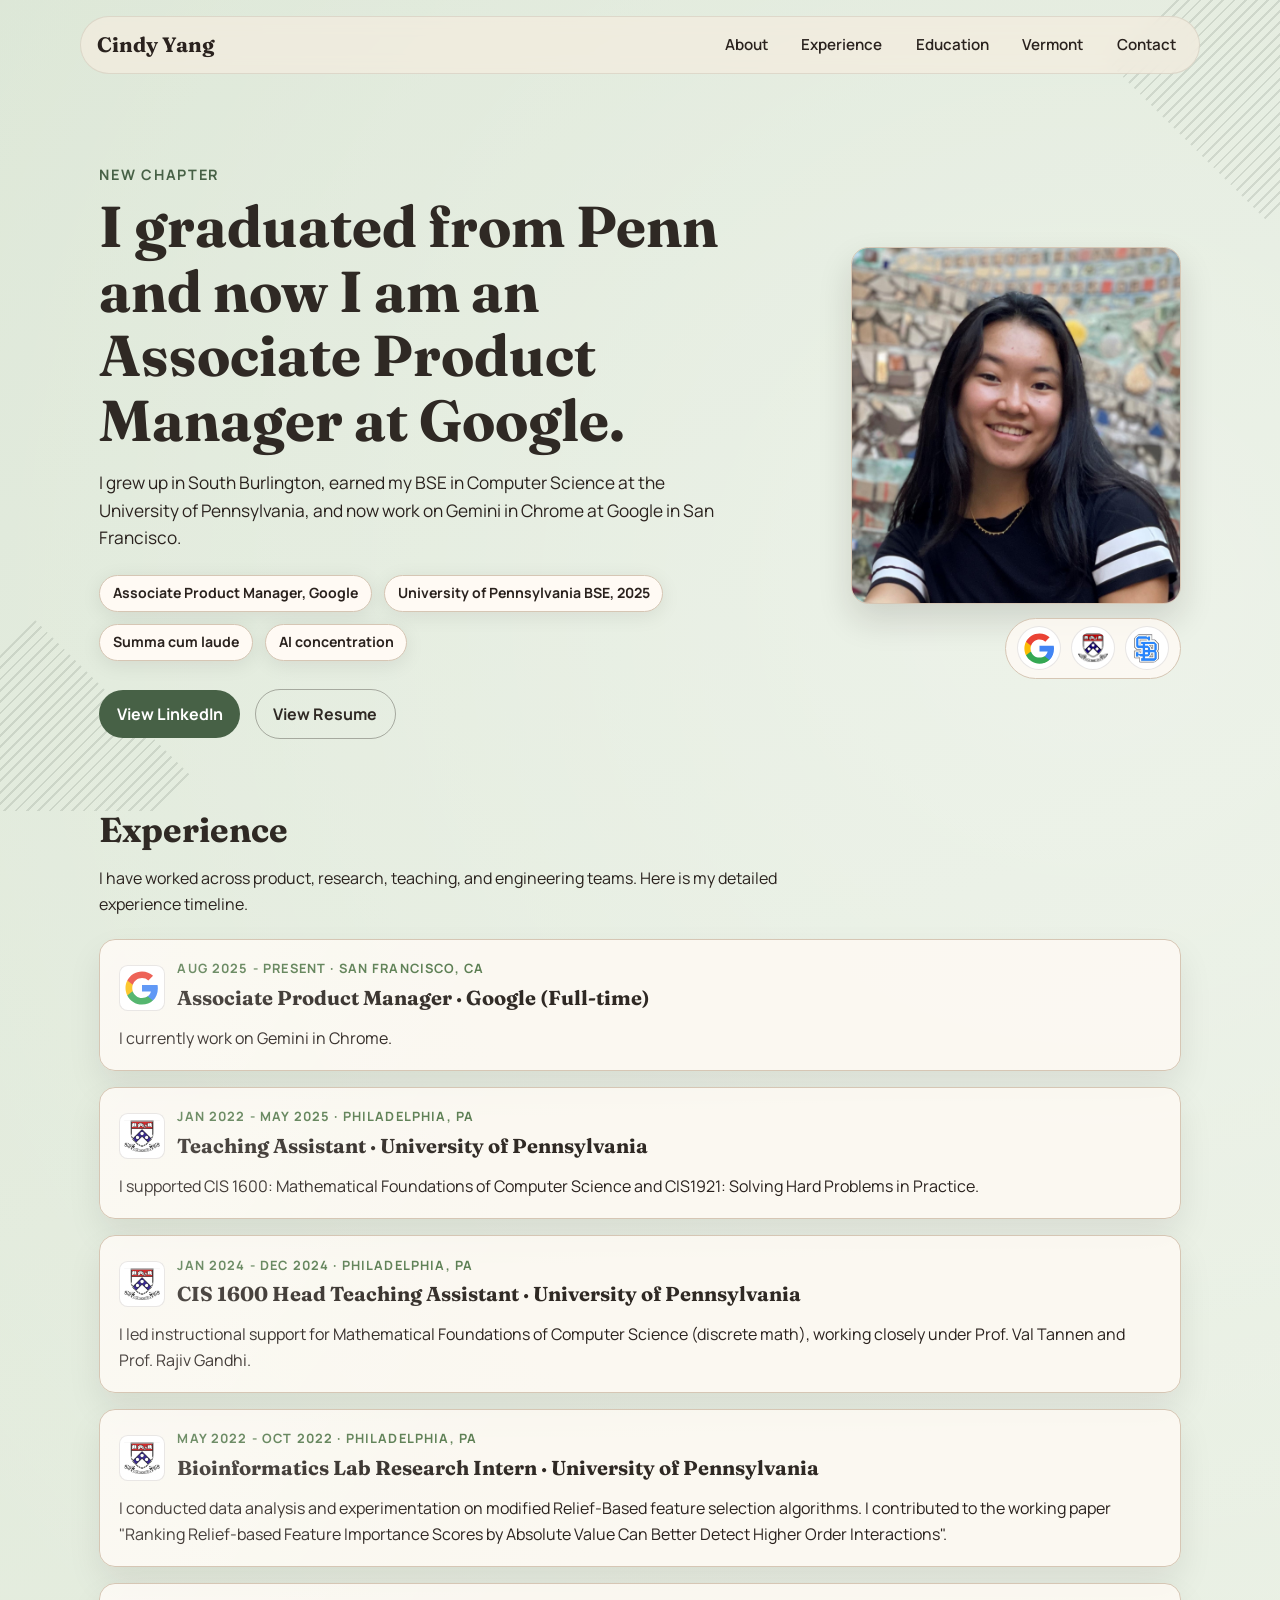
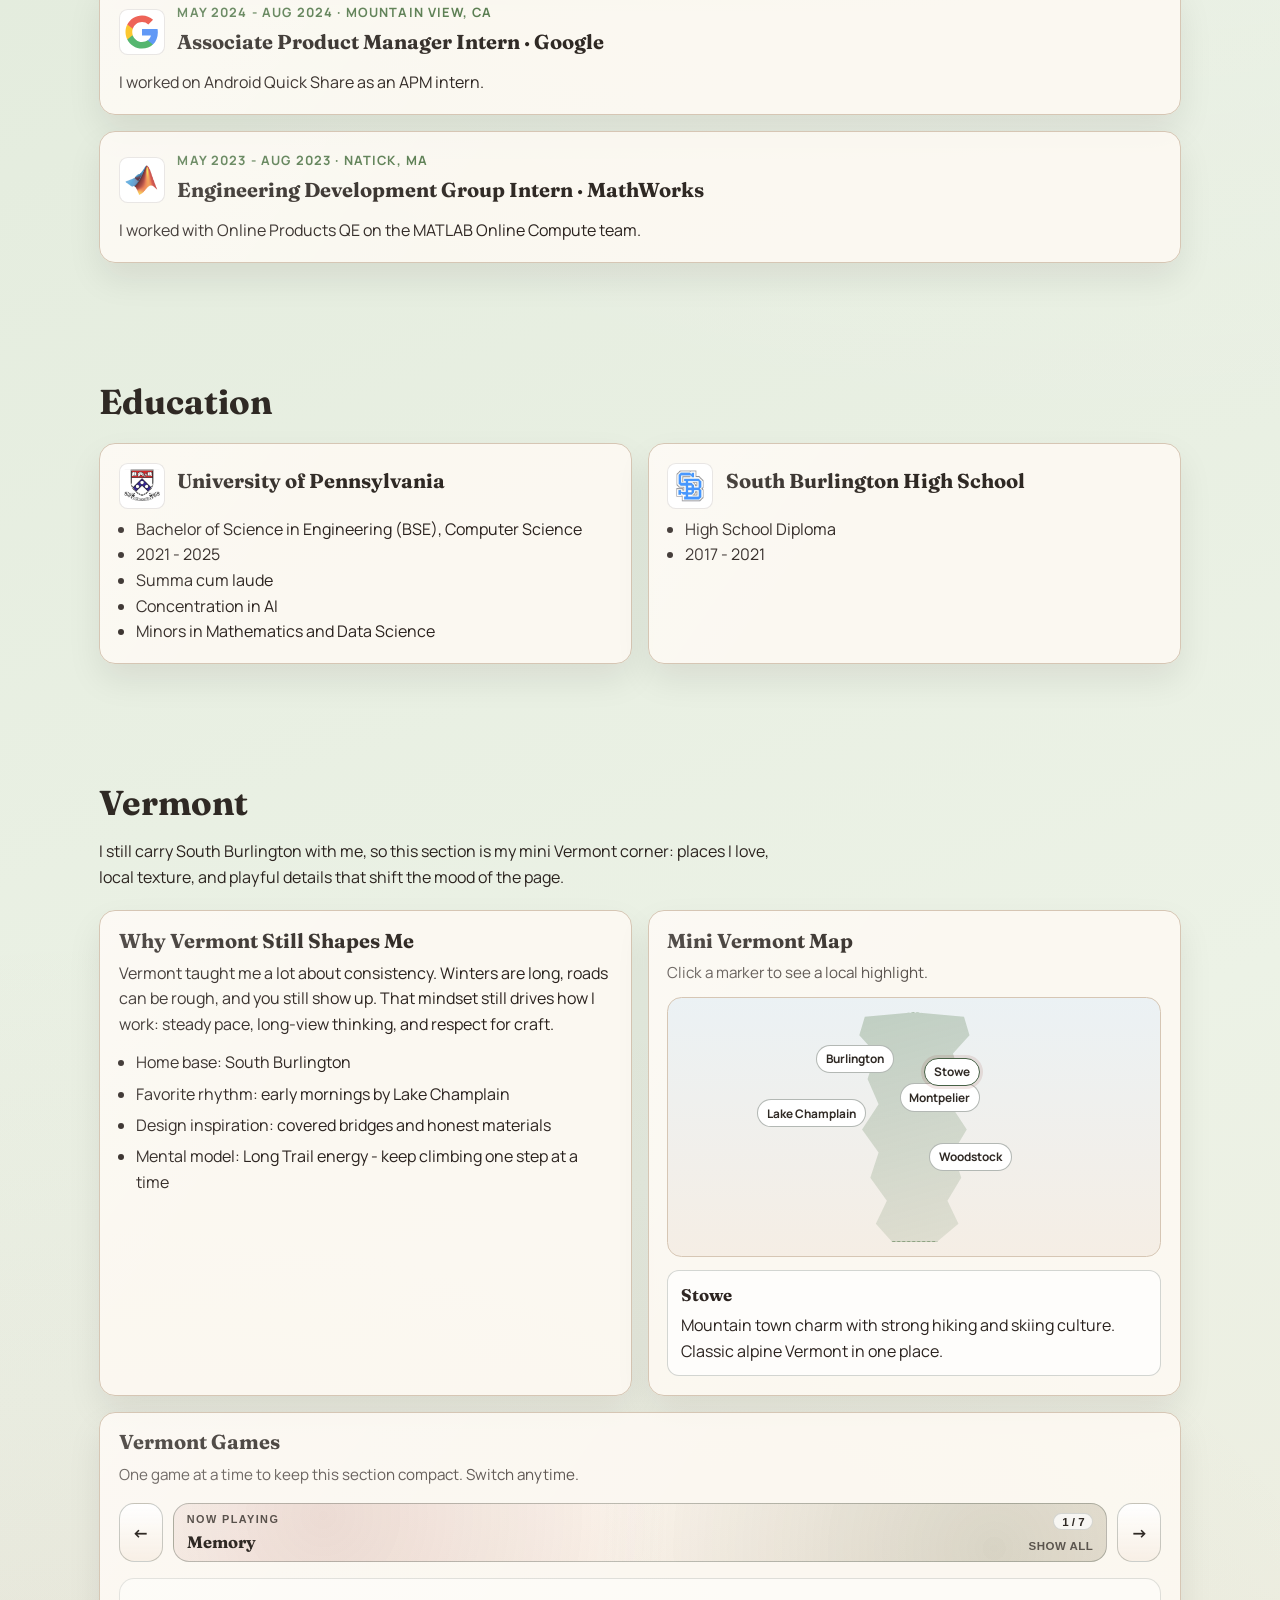
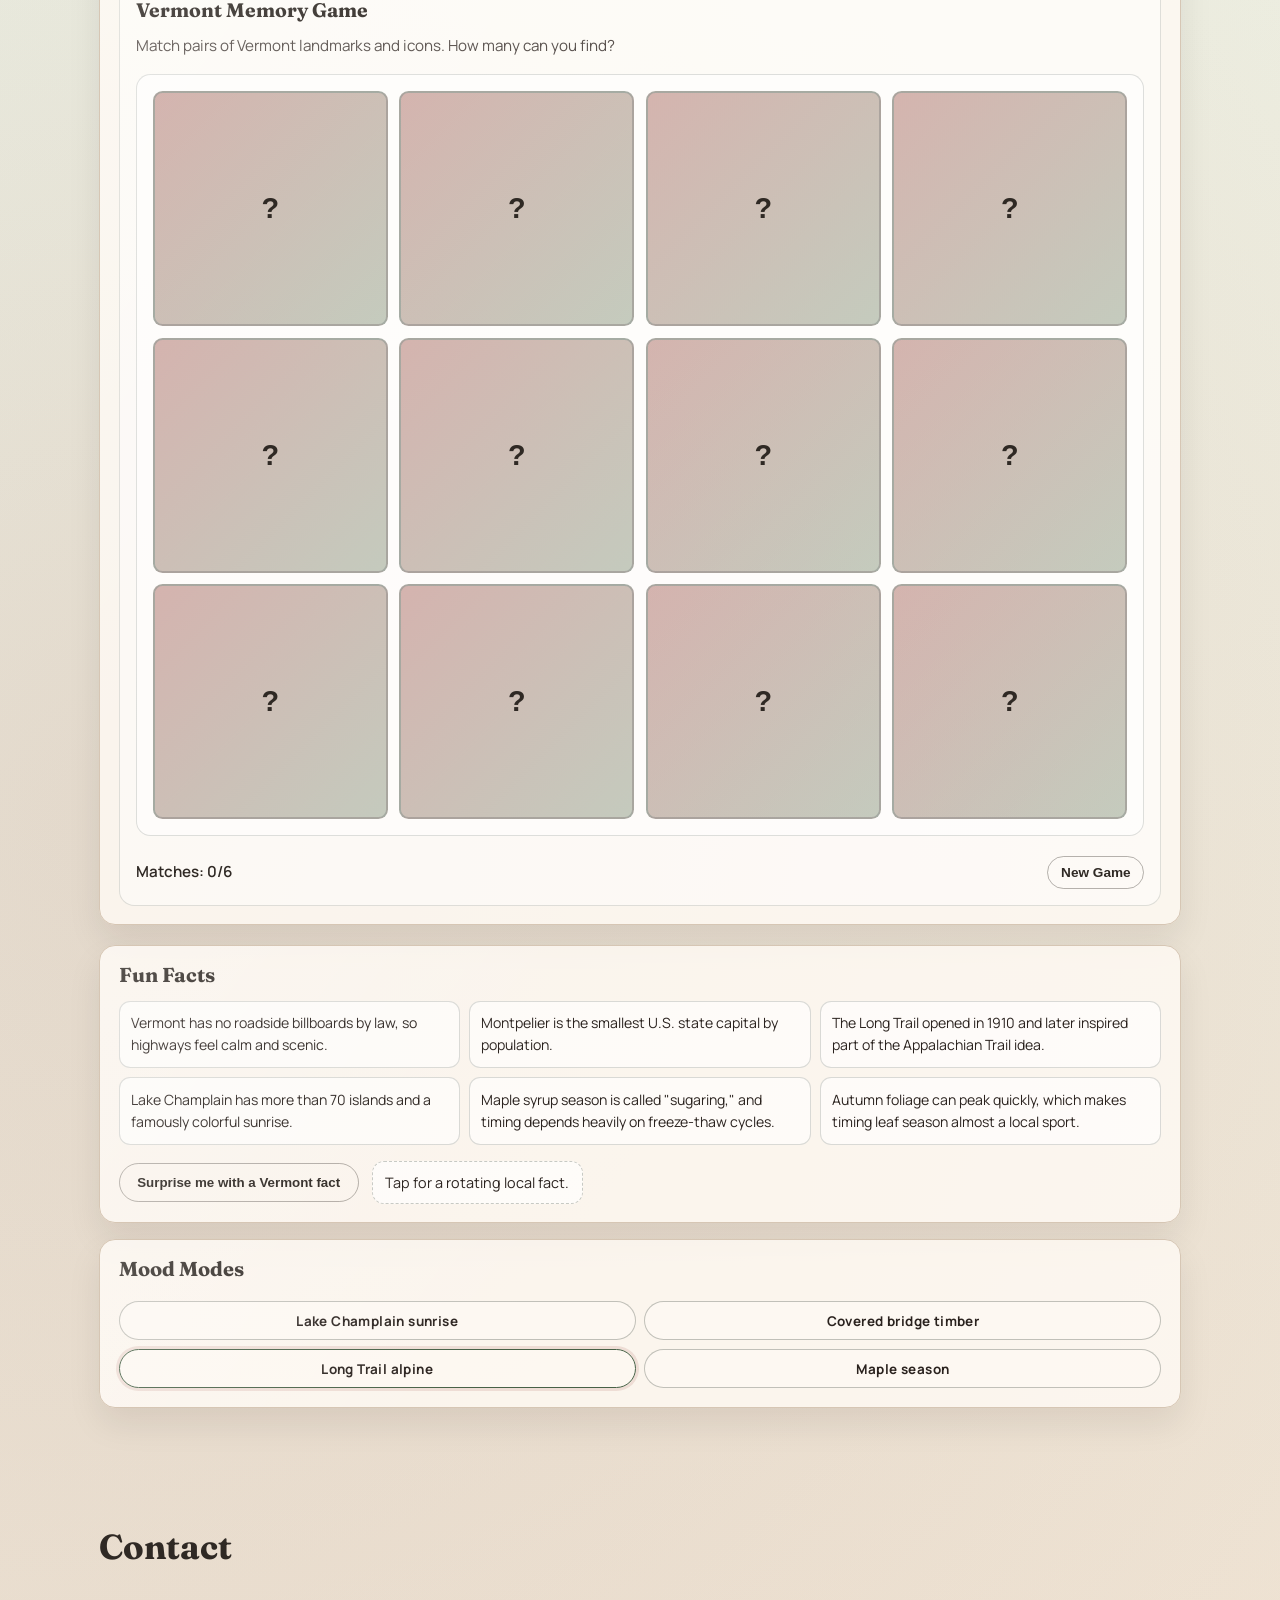
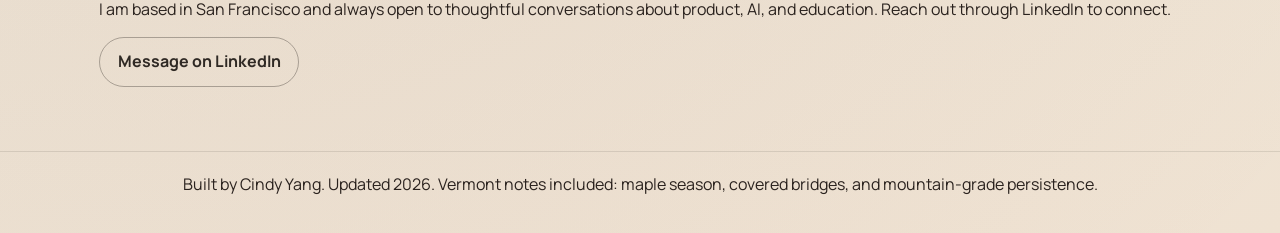
==== commit 7079adcf: "Improve game switching UI" ====
--- a/index.html
+++ b/index.html
@@ -209,14 +209,27 @@
                     <p class="game-intro">One game at a time to keep this section compact. Switch anytime.</p>
                 </div>
 
-                <div class="game-switcher" role="tablist" aria-label="Vermont games">
-                    <button class="game-tab active" id="gameTabMemory" data-game-target="memory" role="tab" aria-selected="true" aria-controls="gamePanelMemory" type="button">Memory</button>
-                    <button class="game-tab" id="gameTabFlavor" data-game-target="flavor" role="tab" aria-selected="false" aria-controls="gamePanelFlavor" type="button">B&amp;J Flavor Quiz</button>
-                    <button class="game-tab" id="gameTabRace" data-game-target="race" role="tab" aria-selected="false" aria-controls="gamePanelRace" type="button">Syrup Racing</button>
-                    <button class="game-tab" id="gameTabAnimal" data-game-target="animal" role="tab" aria-selected="false" aria-controls="gamePanelAnimal" type="button">Moose vs Deer</button>
-                    <button class="game-tab" id="gameTabMath" data-game-target="math" role="tab" aria-selected="false" aria-controls="gamePanelMath" type="button">Maple Math</button>
-                    <button class="game-tab" id="gameTabEthan" data-game-target="ethan" role="tab" aria-selected="false" aria-controls="gamePanelEthan" type="button">Ethan Allen Express</button>
-                    <button class="game-tab" id="gameTabSlots" data-game-target="slots" role="tab" aria-selected="false" aria-controls="gamePanelSlots" type="button">Green Mountain Slots</button>
+                <div class="game-switcher-wrap">
+                    <div class="game-switcher-controls" aria-label="Vermont game picker">
+                        <button class="game-nav-btn" id="gamePrevBtn" type="button" aria-label="Previous game">&larr;</button>
+                        <button class="game-picker-toggle" id="gamePickerToggle" type="button" aria-expanded="false" aria-controls="gamePickerMenu">
+                            <span class="picker-kicker">Now Playing</span>
+                            <span class="picker-title" id="gamePickerCurrent">Memory</span>
+                            <span class="picker-count" id="gamePickerCount">1 / 7</span>
+                            <span class="picker-action">Show all</span>
+                        </button>
+                        <button class="game-nav-btn" id="gameNextBtn" type="button" aria-label="Next game">&rarr;</button>
+                    </div>
+
+                    <div class="game-switcher" id="gamePickerMenu" role="tablist" aria-label="Vermont games" hidden>
+                        <button class="game-tab active" id="gameTabMemory" data-game-target="memory" role="tab" aria-selected="true" aria-controls="gamePanelMemory" type="button">Memory</button>
+                        <button class="game-tab" id="gameTabFlavor" data-game-target="flavor" role="tab" aria-selected="false" aria-controls="gamePanelFlavor" type="button">B&amp;J Flavor Quiz</button>
+                        <button class="game-tab" id="gameTabRace" data-game-target="race" role="tab" aria-selected="false" aria-controls="gamePanelRace" type="button">Syrup Racing</button>
+                        <button class="game-tab" id="gameTabAnimal" data-game-target="animal" role="tab" aria-selected="false" aria-controls="gamePanelAnimal" type="button">Moose vs Deer</button>
+                        <button class="game-tab" id="gameTabMath" data-game-target="math" role="tab" aria-selected="false" aria-controls="gamePanelMath" type="button">Maple Math</button>
+                        <button class="game-tab" id="gameTabEthan" data-game-target="ethan" role="tab" aria-selected="false" aria-controls="gamePanelEthan" type="button">Ethan Allen Express</button>
+                        <button class="game-tab" id="gameTabSlots" data-game-target="slots" role="tab" aria-selected="false" aria-controls="gamePanelSlots" type="button">Green Mountain Slots</button>
+                    </div>
                 </div>
 
                 <div class="game-panel-viewport">
--- a/style.css
+++ b/style.css
@@ -454,23 +454,158 @@
     margin-bottom: 0.9rem;
 }
 
+.game-switcher-wrap {
+    margin-bottom: 1rem;
+    position: relative;
+    z-index: 9;
+}
+
+.game-switcher-controls {
+    align-items: stretch;
+    display: grid;
+    gap: 0.6rem;
+    grid-template-columns: auto minmax(0, 1fr) auto;
+}
+
+.game-nav-btn {
+    align-items: center;
+    background: linear-gradient(180deg, rgba(255, 255, 255, 0.95), rgba(247, 238, 228, 0.9));
+    border: 1px solid rgba(39, 52, 41, 0.24);
+    border-radius: 0.95rem;
+    color: var(--wood-smoke);
+    cursor: pointer;
+    display: inline-flex;
+    font-family: "Manrope", sans-serif;
+    font-size: 1.05rem;
+    font-weight: 800;
+    justify-content: center;
+    min-width: 2.8rem;
+    padding: 0.45rem 0.65rem;
+    transition: transform 0.2s ease, box-shadow 0.2s ease, border-color 0.2s ease;
+}
+
+.game-nav-btn:hover,
+.game-nav-btn:focus-visible {
+    border-color: var(--barn-red);
+    box-shadow: 0 10px 18px rgba(25, 18, 12, 0.1);
+    outline: none;
+    transform: translateY(-1px);
+}
+
+.game-picker-toggle {
+    align-items: start;
+    background:
+        radial-gradient(circle at 16% 20%, rgba(138, 51, 40, 0.15), transparent 44%),
+        radial-gradient(circle at 88% 78%, rgba(95, 115, 82, 0.2), transparent 48%),
+        linear-gradient(160deg, rgba(255, 251, 245, 0.95), rgba(245, 233, 221, 0.95));
+    border: 1px solid rgba(39, 52, 41, 0.28);
+    border-radius: 1rem;
+    color: var(--wood-smoke);
+    cursor: pointer;
+    display: grid;
+    gap: 0.08rem;
+    grid-template-columns: 1fr auto;
+    grid-template-rows: auto auto;
+    padding: 0.55rem 0.8rem;
+    text-align: left;
+    transition: box-shadow 0.25s ease, border-color 0.25s ease, transform 0.2s ease;
+}
+
+.picker-action {
+    font-size: 0.72rem;
+    font-weight: 700;
+    grid-column: 2;
+    grid-row: 2;
+    letter-spacing: 0.04em;
+    opacity: 0.74;
+    place-self: end end;
+    text-transform: uppercase;
+}
+
+.game-picker-toggle:hover,
+.game-picker-toggle:focus-visible {
+    border-color: var(--barn-red);
+    box-shadow: 0 14px 24px rgba(34, 24, 16, 0.14);
+    outline: none;
+    transform: translateY(-1px);
+}
+
+.picker-kicker {
+    font-size: 0.68rem;
+    font-weight: 800;
+    grid-column: 1;
+    letter-spacing: 0.13em;
+    opacity: 0.78;
+    text-transform: uppercase;
+}
+
+.picker-title {
+    font-family: "Fraunces", serif;
+    font-size: 1.04rem;
+    font-weight: 700;
+    grid-column: 1;
+}
+
+.picker-count {
+    background: rgba(255, 255, 255, 0.76);
+    border: 1px solid rgba(39, 52, 41, 0.17);
+    border-radius: 999px;
+    font-size: 0.72rem;
+    font-weight: 700;
+    grid-column: 2;
+    grid-row: 1;
+    padding: 0.12rem 0.48rem;
+    place-self: start end;
+}
+
 .game-switcher {
+    background: linear-gradient(180deg, #fffdf9, #f4ecdf);
+    border: 1px solid rgba(39, 52, 41, 0.16);
+    border-radius: 0.95rem;
     display: grid;
     gap: 0.55rem;
-    grid-template-columns: repeat(7, minmax(0, 1fr));
-    margin-bottom: 1rem;
+    grid-template-columns: repeat(auto-fit, minmax(145px, 1fr));
+    left: 0;
+    margin-top: 0;
+    position: absolute;
+    padding: 0.6rem;
+    right: 0;
+    top: calc(100% + 0.65rem);
+    z-index: 20;
+    box-shadow: 0 18px 28px rgba(30, 22, 15, 0.16);
+}
+
+.game-switcher[hidden] {
+    display: none;
+}
+
+.game-switcher.open {
+    animation: picker-drop 220ms ease;
+}
+
+@keyframes picker-drop {
+    from {
+        opacity: 0;
+        transform: translateY(-8px);
+    }
+
+    to {
+        opacity: 1;
+        transform: translateY(0);
+    }
 }
 
 .game-tab {
-    background: rgba(255, 251, 245, 0.72);
+    background: rgba(255, 251, 245, 0.82);
     border: 1px solid rgba(39, 52, 41, 0.28);
-    border-radius: 999px;
+    border-radius: 0.8rem;
     color: var(--wood-smoke);
     cursor: pointer;
     font-family: "Manrope", sans-serif;
-    font-size: 0.83rem;
-    font-weight: 700;
-    padding: 0.5rem 0.7rem;
+    font-size: 0.8rem;
+    font-weight: 700;
+    min-height: 2.45rem;
+    padding: 0.48rem 0.6rem;
     transition: transform 0.2s ease, border-color 0.2s ease, box-shadow 0.2s ease, background-color 0.2s ease;
 }
 
@@ -486,7 +621,7 @@
 .game-tab.active {
     background: rgba(138, 51, 40, 0.12);
     border-color: var(--barn-red);
-    box-shadow: 0 0 0 2px rgba(138, 51, 40, 0.12);
+    box-shadow: 0 0 0 2px rgba(138, 51, 40, 0.12), inset 0 -1px 0 rgba(138, 51, 40, 0.28);
 }
 
 .game-panel-viewport {
@@ -1965,8 +2100,8 @@
         --slot-cell-height: 92px;
     }
 
-    .game-switcher {
-        grid-template-columns: repeat(2, minmax(0, 1fr));
+    .picker-action {
+        display: none;
     }
 
     .menu-toggle {
@@ -2043,6 +2178,20 @@
         grid-template-columns: 1fr;
     }
 
+    .game-switcher-controls {
+        grid-template-columns: 1fr;
+    }
+
+    .game-nav-btn {
+        min-width: 0;
+        width: 100%;
+    }
+
+    .picker-count {
+        justify-self: start;
+        margin-top: 0.08rem;
+    }
+
     .game-switcher {
         grid-template-columns: 1fr;
     }
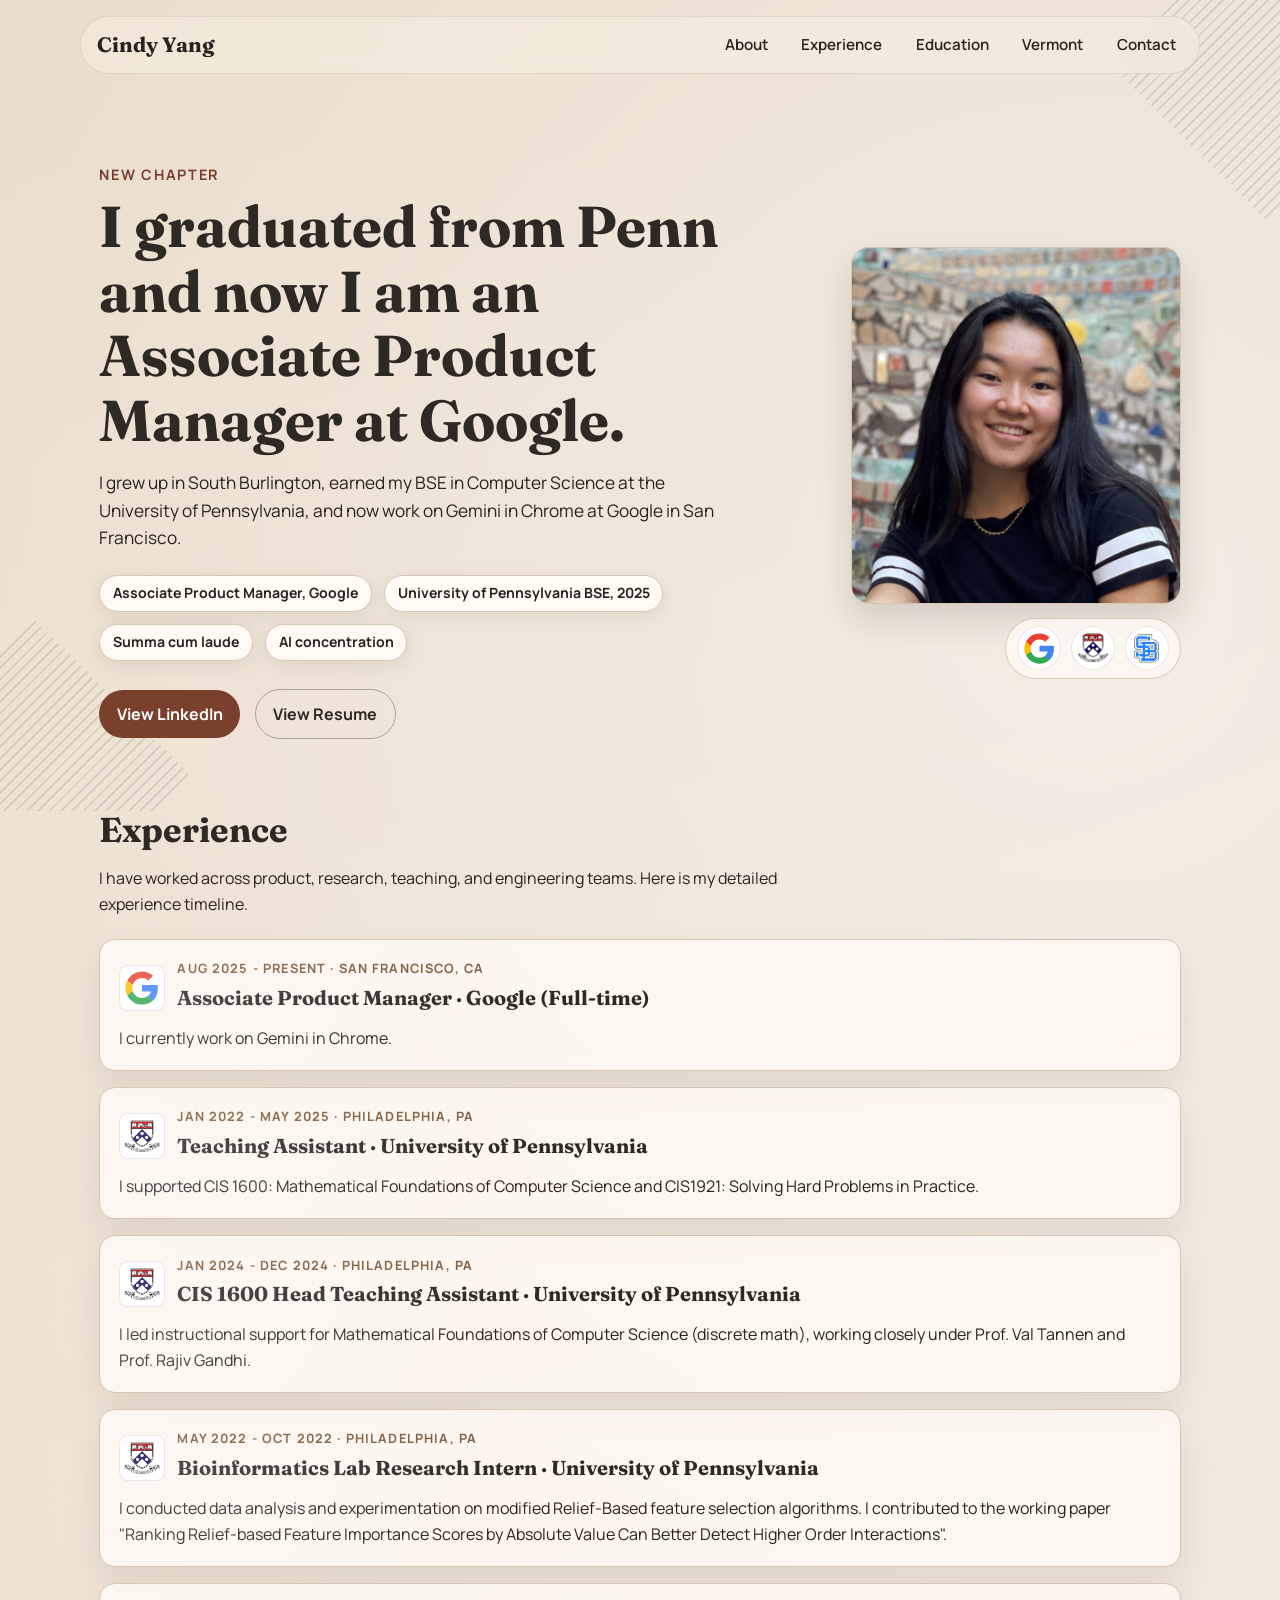
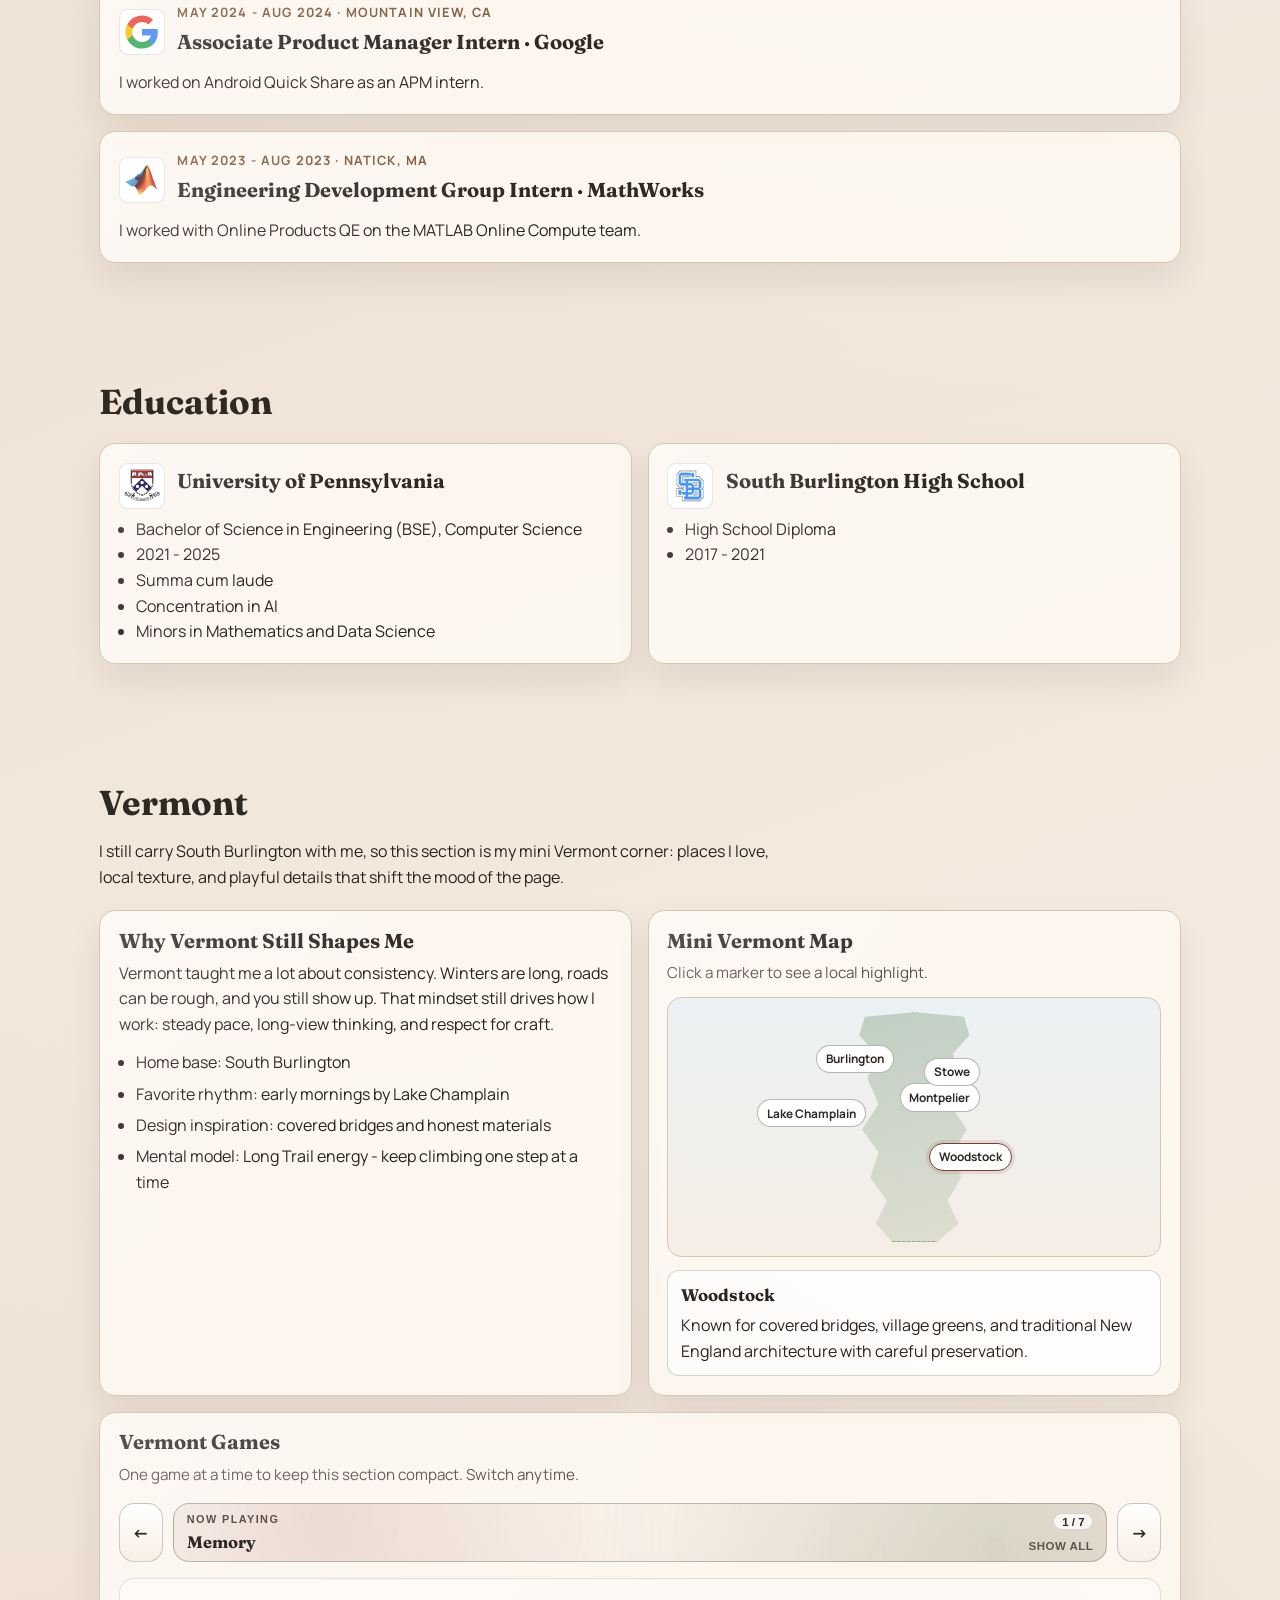
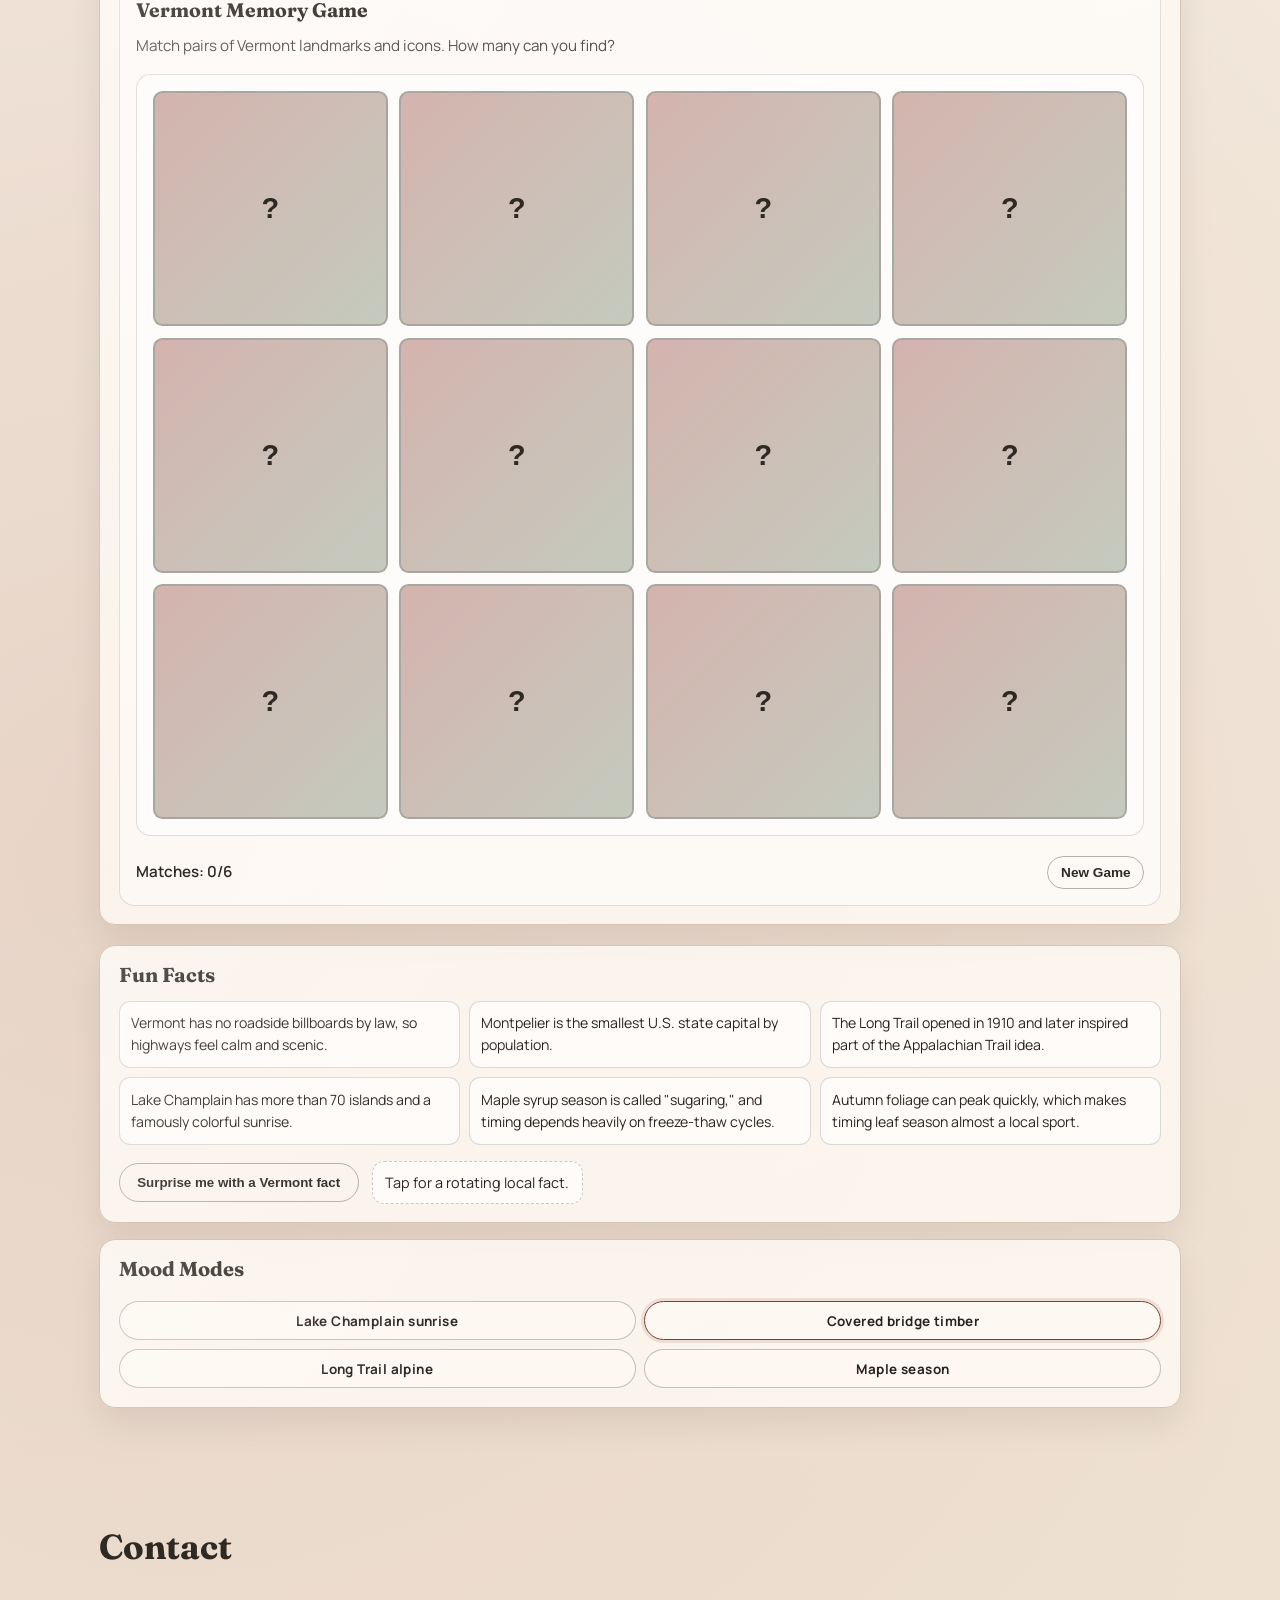
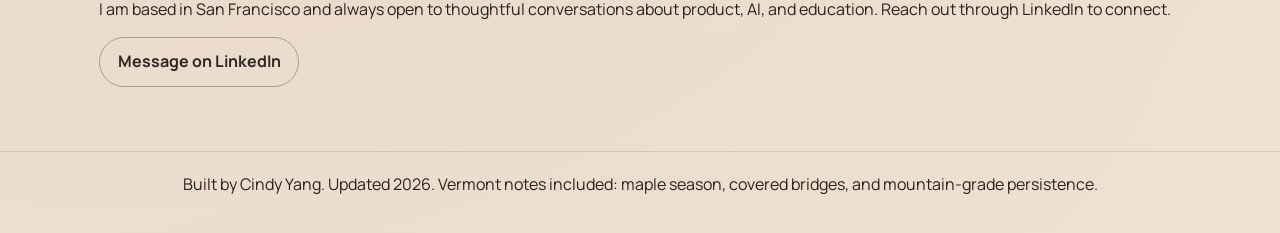
==== commit 38543050: "Improve slot lever UI" ====
--- a/index.html
+++ b/index.html
@@ -350,7 +350,7 @@
 
                     <article class="game-panel vermont-slots-panel" id="gamePanelSlots" data-game-panel="slots" role="tabpanel" aria-labelledby="gameTabSlots" hidden>
                         <h4>Green Mountain Slots</h4>
-                        <p class="game-intro">Spin Vermont-themed reels, build streaks, and chase your best payout run.</p>
+                        <p class="game-intro">Spin Vermont-themed reels, build streaks, and chase your best payout run. Click the red lever handle to spin.</p>
                         <div class="slots-game">
                             <div class="slots-machine" id="slotsMachine">
                                 <div class="slots-marquee" id="slotsStatus">Land 3 of a kind for a big Vermont payout.</div>
@@ -372,9 +372,15 @@
                                 <div class="slots-controls">
                                     <button class="btn btn-secondary btn-small" id="slotsBetDownBtn" type="button">Bet -</button>
                                     <button class="btn btn-secondary btn-small" id="slotsBetUpBtn" type="button">Bet +</button>
-                                    <button class="btn btn-primary" id="slotsSpinBtn" type="button">Spin</button>
                                     <button class="btn btn-secondary btn-small" id="slotsResetBtn" type="button">Reset</button>
                                 </div>
+
+                                <button class="slots-crank" id="slotsSpinBtn" type="button" aria-label="Pull slot machine arm to spin">
+                                    <span class="slots-crank-lever" aria-hidden="true">
+                                        <span class="slots-crank-shaft"></span>
+                                        <span class="slots-crank-knob"></span>
+                                    </span>
+                                </button>
                             </div>
 
                             <div class="slots-footer">
--- a/style.css
+++ b/style.css
@@ -957,7 +957,7 @@
     border: 1px solid rgba(30, 33, 30, 0.22);
     border-radius: 1.1rem;
     box-shadow: 0 16px 30px rgba(32, 26, 21, 0.14), inset 0 1px 0 rgba(255, 255, 255, 0.85);
-    overflow: hidden;
+    overflow: visible;
     padding: 3rem 0.9rem;
     position: relative;
 }
@@ -1181,7 +1181,7 @@
 .slots-controls {
     display: grid;
     gap: 0.45rem;
-    grid-template-columns: 1fr 1fr 1.3fr 1fr;
+    grid-template-columns: repeat(3, minmax(0, 1fr));
     margin-top: 0.6rem;
 }
 
@@ -1193,14 +1193,130 @@
 }
 
 #slotsSpinBtn {
-    border: 1px solid rgba(112, 40, 29, 0.8);
-    box-shadow: inset 0 -2px 0 rgba(0, 0, 0, 0.18);
-    letter-spacing: 0.04em;
-    text-transform: uppercase;
+    border: 0;
+    box-shadow: none;
+    letter-spacing: normal;
+    text-transform: none;
 }
 
 #slotsSpinBtn:disabled {
-    opacity: 0.6;
+    opacity: 1;
+}
+
+.slots-crank {
+    --lever-offset-x: 26px;
+    --lever-offset-y: 10px;
+    --shaft-length: 122px;
+    --shaft-width: 18px;
+    --knob-size: 38px;
+    --pivot-size: 32px;
+    --mount-width: 22px;
+    --mount-height: 48px;
+    appearance: none;
+    background: transparent;
+    border: 0;
+    border-radius: 0;
+    cursor: pointer;
+    height: 176px;
+    padding: 0;
+    position: absolute;
+    right: -34px;
+    top: 0;
+    width: 66px;
+    z-index: 9;
+}
+
+.slots-crank:focus-visible {
+    outline: 2px solid rgba(166, 70, 47, 0.6);
+    outline-offset: 2px;
+}
+
+.slots-crank:disabled {
+    cursor: not-allowed;
+}
+
+.slots-crank-lever {
+    display: block;
+    height: calc(var(--shaft-length) + var(--knob-size));
+    left: var(--lever-offset-x);
+    position: absolute;
+    top: var(--lever-offset-y);
+    transform: rotate(-150deg);
+    transform-origin: 0 0;
+    width: var(--knob-size);
+}
+
+.slots-crank-shaft {
+    background: linear-gradient(180deg, #61544a 0%, #453a32 100%);
+    border: 1px solid rgba(255, 244, 227, 0.28);
+    border-radius: 999px;
+    box-shadow: inset 0 1px 0 rgba(255, 255, 255, 0.22), 0 2px 5px rgba(0, 0, 0, 0.28);
+    height: var(--shaft-length);
+    left: calc(var(--shaft-width) / -2);
+    position: absolute;
+    top: 0;
+    width: var(--shaft-width);
+}
+
+.slots-crank::before {
+    background: radial-gradient(circle at 35% 30%, #6e655f 0%, #443c38 70%, #2d2825 100%);
+    border: 2px solid rgba(240, 230, 212, 0.45);
+    border-radius: 999px;
+    box-shadow: inset 0 1px 0 rgba(255, 255, 255, 0.24), 0 2px 5px rgba(0, 0, 0, 0.35), 0 0 0 3px rgba(43, 37, 34, 0.35);
+    content: "";
+    height: var(--pivot-size);
+    left: calc(var(--lever-offset-x) - (var(--pivot-size) / 2));
+    position: absolute;
+    top: calc(var(--lever-offset-y) - (var(--pivot-size) / 2));
+    width: var(--pivot-size);
+}
+
+.slots-crank::after {
+    background: linear-gradient(180deg, #b53b24 0%, #8f2516 100%);
+    border: 1px solid rgba(82, 17, 11, 0.72);
+    border-radius: 0.85rem;
+    box-shadow: inset 0 1px 0 rgba(255, 255, 255, 0.16), 0 2px 4px rgba(0, 0, 0, 0.28);
+    content: "";
+    height: var(--mount-height);
+    left: calc(var(--lever-offset-x) - var(--mount-width) - 1px);
+    position: absolute;
+    top: calc(var(--lever-offset-y) - (var(--mount-height) / 2) + 2px);
+    width: var(--mount-width);
+    z-index: -1;
+}
+
+.slots-crank-knob {
+    background: radial-gradient(circle at 34% 34%, #f04a35 0%, #c9251c 68%, #8f140f 100%);
+    border: 1px solid rgba(84, 8, 6, 0.65);
+    border-radius: 999px;
+    box-shadow: 0 2px 5px rgba(0, 0, 0, 0.3), inset -2px -3px 0 rgba(0, 0, 0, 0.16);
+    height: var(--knob-size);
+    left: calc(var(--knob-size) / -2);
+    position: absolute;
+    top: calc(var(--shaft-length) - (var(--knob-size) / 2));
+    width: var(--knob-size);
+}
+
+.slots-crank.is-pulling .slots-crank-lever {
+    animation: slot-lever-pull 460ms cubic-bezier(0.22, 0.72, 0.24, 1);
+}
+
+@keyframes slot-lever-pull {
+    0% {
+        transform: rotate(-150deg);
+    }
+
+    55% {
+        transform: rotate(-30deg);
+    }
+
+    78% {
+        transform: rotate(-120deg);
+    }
+
+    100% {
+        transform: rotate(-150deg);
+    }
 }
 
 .slots-footer {
@@ -2091,6 +2207,19 @@
         grid-template-columns: repeat(2, minmax(0, 1fr));
     }
 
+    .slots-crank {
+        --lever-offset-x: 23px;
+        --shaft-length: 112px;
+        --shaft-width: 16px;
+        --knob-size: 34px;
+        --pivot-size: 29px;
+        --mount-width: 20px;
+        --mount-height: 42px;
+        height: 160px;
+        right: -28px;
+        width: 58px;
+    }
+
     .slots-reels {
         gap: 0.55rem;
         padding: 0.7rem;
@@ -2178,6 +2307,19 @@
         grid-template-columns: 1fr;
     }
 
+    .slots-crank {
+        --lever-offset-x: 18px;
+        --shaft-length: 96px;
+        --shaft-width: 14px;
+        --knob-size: 28px;
+        --pivot-size: 24px;
+        --mount-width: 17px;
+        --mount-height: 34px;
+        height: 132px;
+        right: -18px;
+        width: 48px;
+    }
+
     .game-switcher-controls {
         grid-template-columns: 1fr;
     }
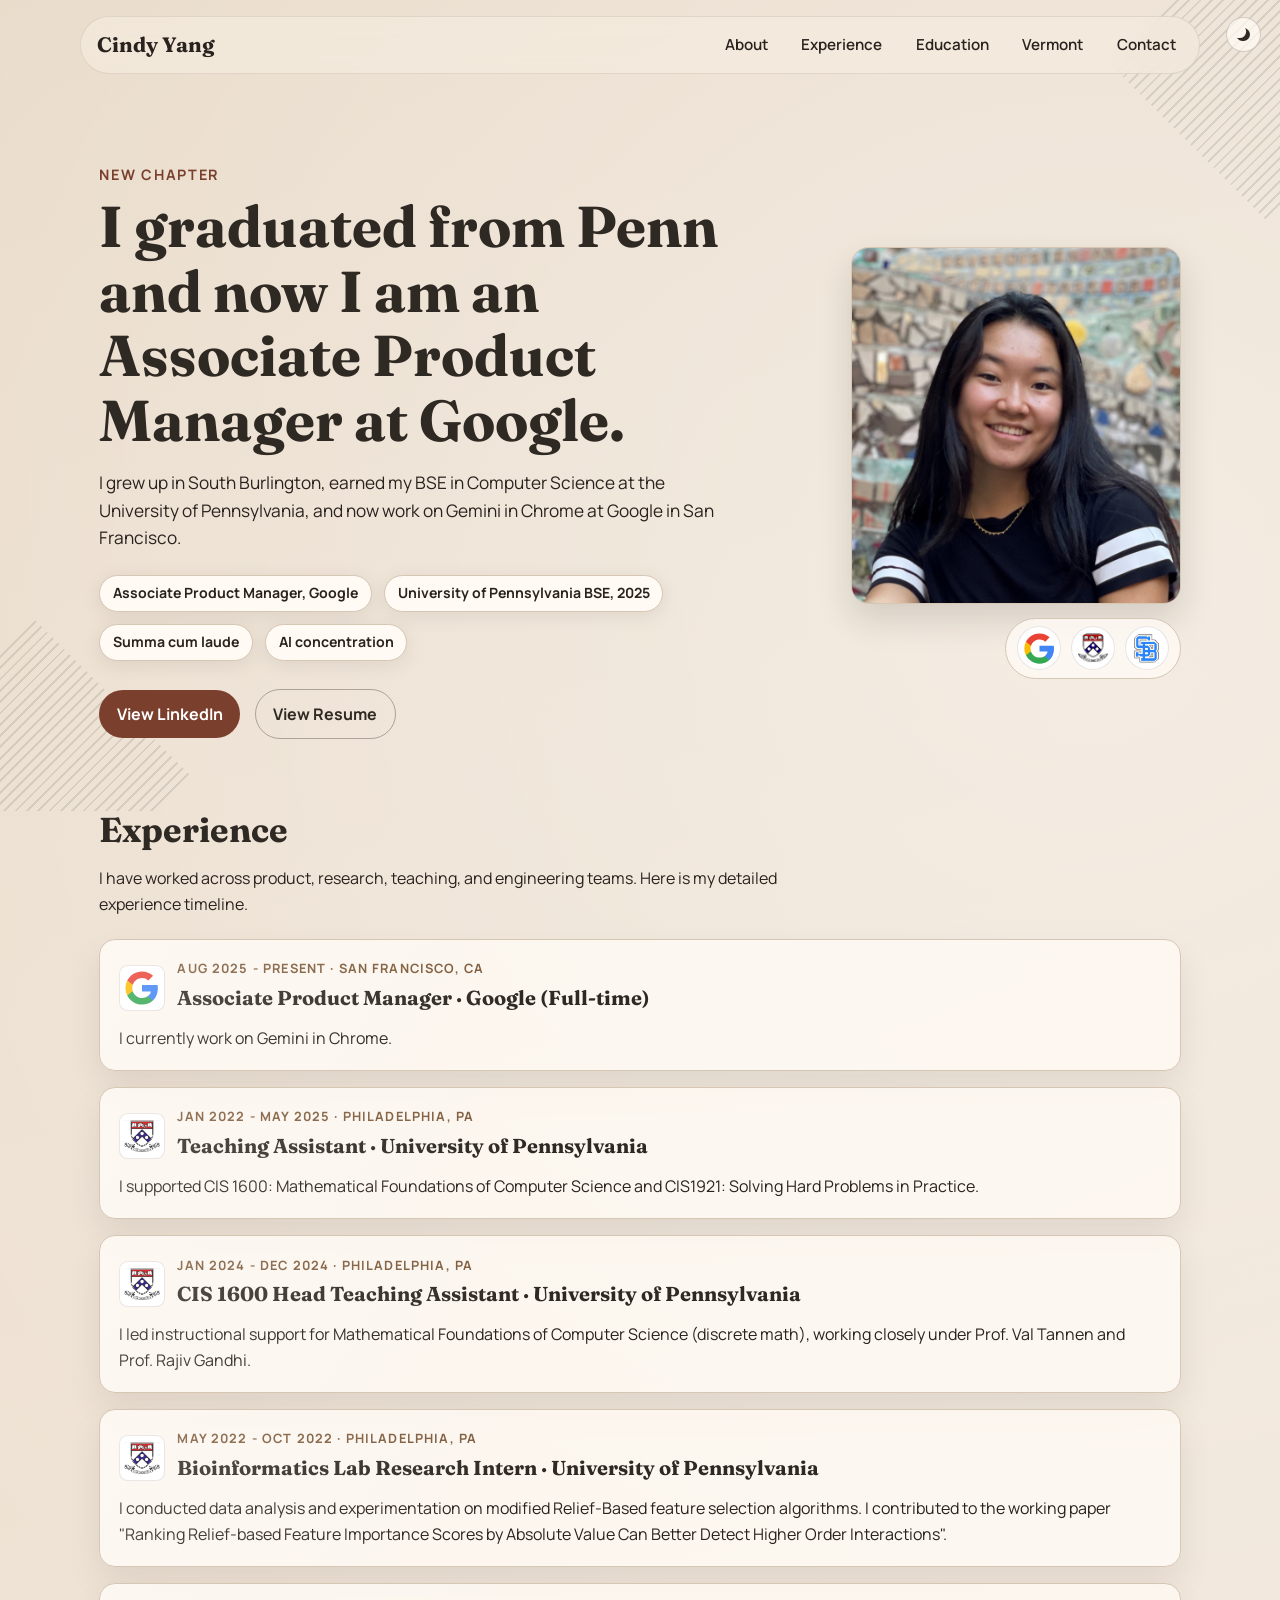
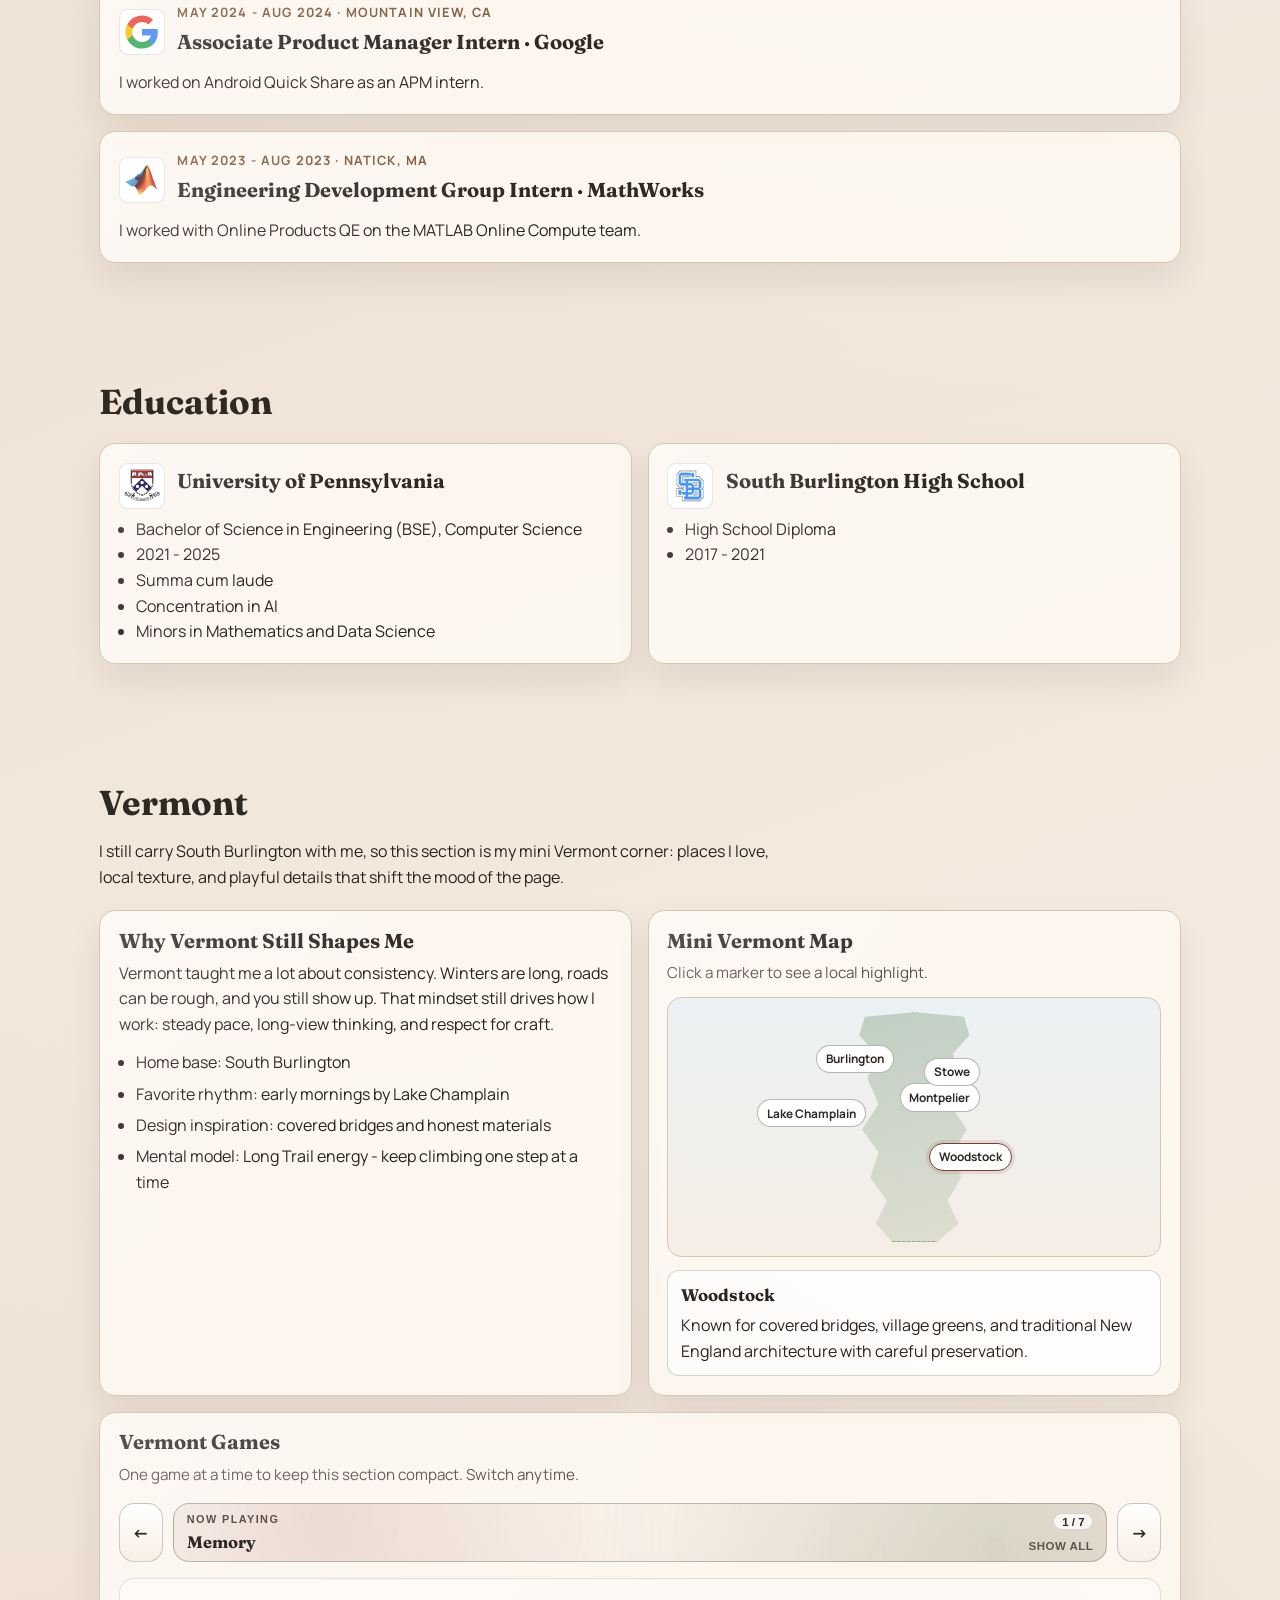
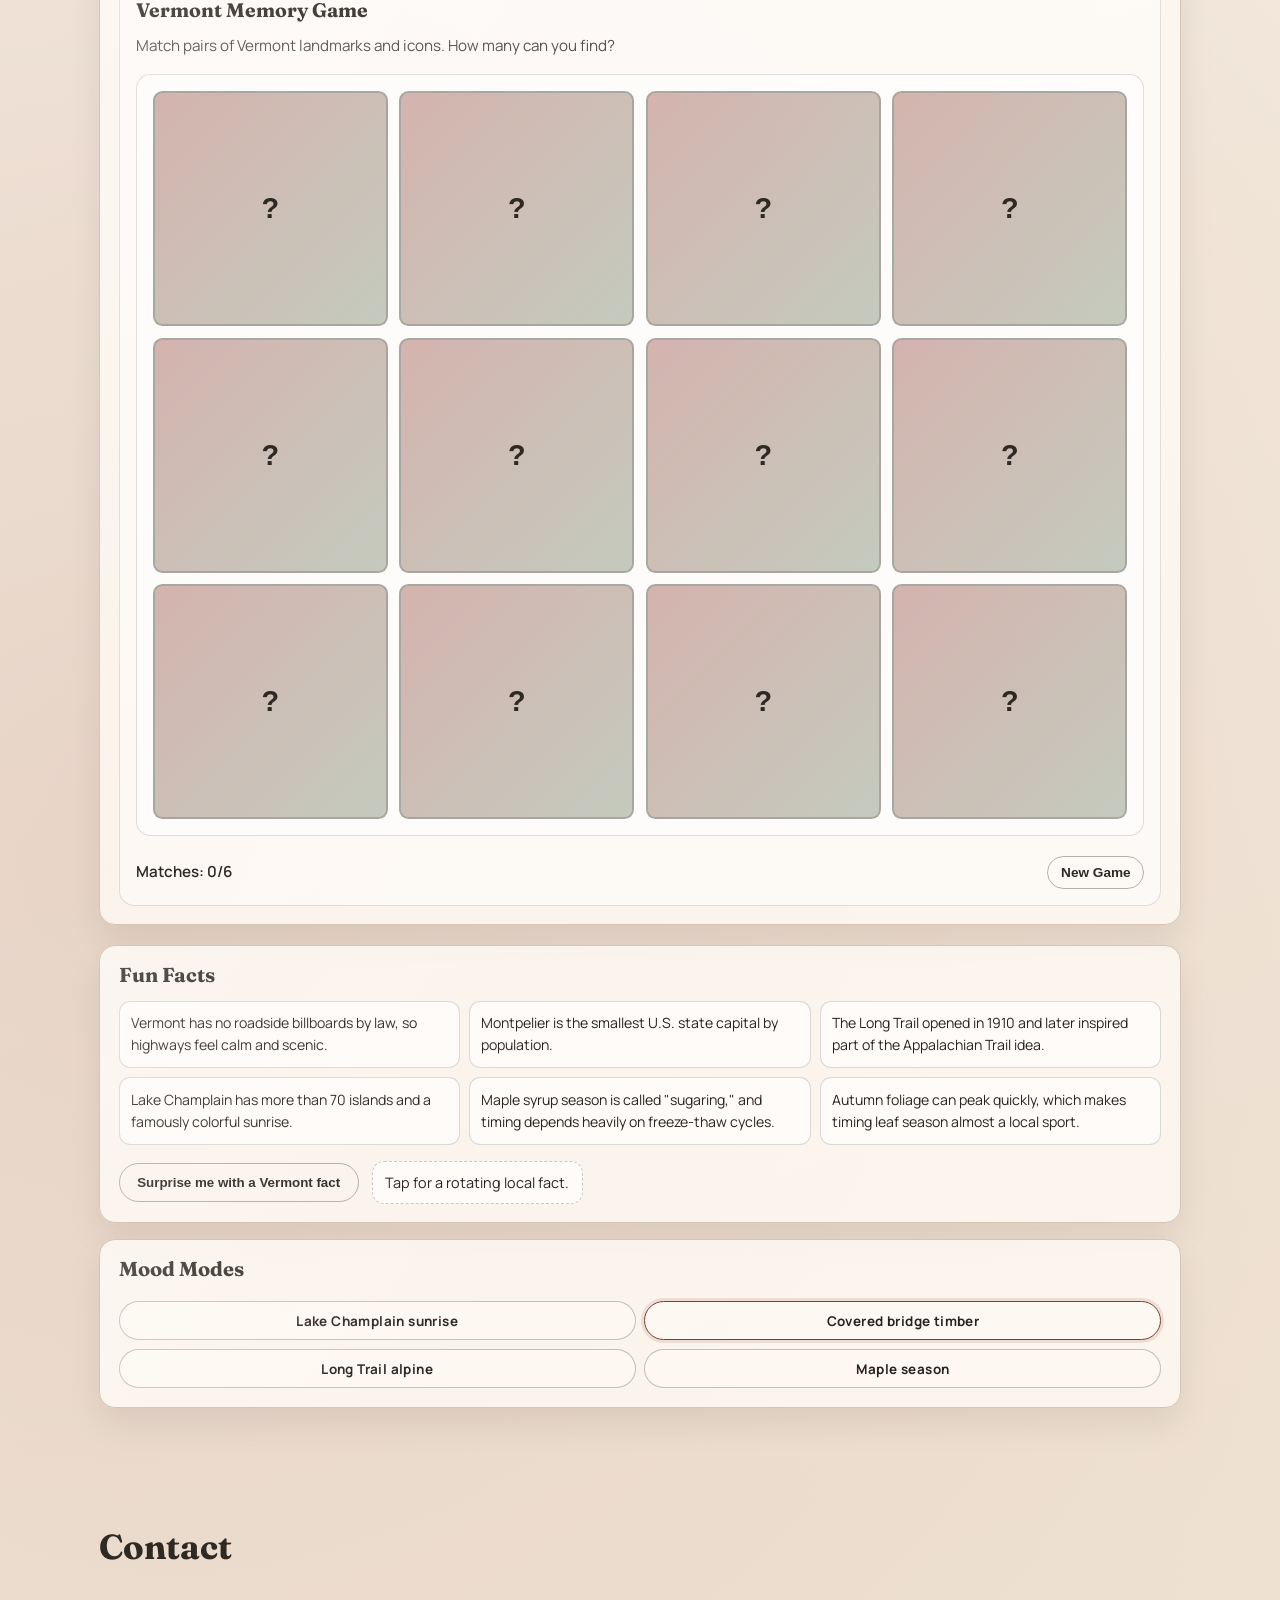
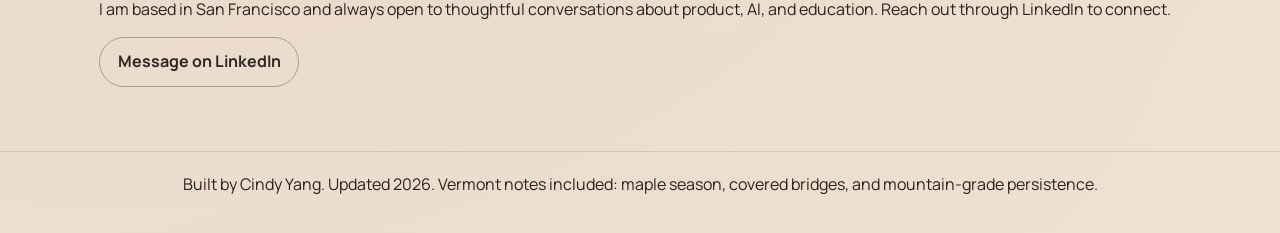
==== commit f9bd009f: "Add dark mode" ====
--- a/index.html
+++ b/index.html
@@ -12,6 +12,9 @@
 </head>
 <body>
     <header class="site-header" id="top">
+        <button class="theme-toggle" id="themeToggle" type="button" aria-pressed="false" aria-label="Switch to dark mode" title="Switch to dark mode">
+            <span class="theme-toggle-icon" aria-hidden="true"></span>
+        </button>
         <nav class="nav container" aria-label="Primary">
             <a class="brand" href="#top">Cindy Yang</a>
             <button class="menu-toggle" id="menuToggle" aria-expanded="false" aria-controls="navList">Menu</button>
--- a/style.css
+++ b/style.css
@@ -58,6 +58,67 @@
     --fog: #f0e0d1;
     --barn-red: #a6462f;
     --moss: #9a5b37;
+}
+body[data-theme="dark"] {
+    --wood-smoke: #ece9e4;
+    --ink: #dfdbd5;
+    --line: #595d63;
+    --paper: #30343a;
+    --dark-surface: rgba(60, 64, 71, 0.96);
+    --dark-elevated: rgba(63, 68, 75, 0.96);
+    --dark-control: rgba(66, 71, 78, 0.95);
+    --dark-accent: rgba(150, 150, 150, 0.22);
+    --dark-accent-ring: rgba(150, 150, 150, 0.18);
+    --dark-card-tint-a: rgba(133, 126, 118, 0.2);
+    --dark-card-tint-b: rgba(110, 115, 121, 0.16);
+    background:
+        radial-gradient(circle at 85% 12%, rgba(255, 255, 255, 0.1), transparent 34%),
+        radial-gradient(circle at 10% 80%, rgba(175, 172, 167, 0.13), transparent 36%),
+        linear-gradient(160deg, #2f3339 0%, #292d33 55%, #363a41 100%);
+}
+
+body[data-theme="dark"][data-mode="lake"] {
+    --maple-cream: #313b46;
+    --fog: #28333e;
+    --barn-red: #86a6bf;
+    --moss: #7895ac;
+    --dark-accent: rgba(126, 159, 186, 0.24);
+    --dark-accent-ring: rgba(126, 159, 186, 0.18);
+    --dark-card-tint-a: rgba(111, 143, 170, 0.2);
+    --dark-card-tint-b: rgba(91, 117, 140, 0.16);
+}
+
+body[data-theme="dark"][data-mode="bridge"] {
+    --maple-cream: #433930;
+    --fog: #372f28;
+    --barn-red: #b39a83;
+    --moss: #99836f;
+    --dark-accent: rgba(173, 147, 122, 0.24);
+    --dark-accent-ring: rgba(173, 147, 122, 0.18);
+    --dark-card-tint-a: rgba(155, 132, 111, 0.2);
+    --dark-card-tint-b: rgba(129, 109, 91, 0.16);
+}
+
+body[data-theme="dark"][data-mode="trail"] {
+    --maple-cream: #323c33;
+    --fog: #29322a;
+    --barn-red: #8fab90;
+    --moss: #7c957d;
+    --dark-accent: rgba(127, 153, 128, 0.24);
+    --dark-accent-ring: rgba(127, 153, 128, 0.18);
+    --dark-card-tint-a: rgba(112, 137, 112, 0.2);
+    --dark-card-tint-b: rgba(93, 113, 93, 0.16);
+}
+
+body[data-theme="dark"][data-mode="maple"] {
+    --maple-cream: #413730;
+    --fog: #362d27;
+    --barn-red: #ba9a79;
+    --moss: #9f8367;
+    --dark-accent: rgba(181, 152, 122, 0.24);
+    --dark-accent-ring: rgba(181, 152, 122, 0.18);
+    --dark-card-tint-a: rgba(164, 136, 109, 0.2);
+    --dark-card-tint-b: rgba(136, 113, 91, 0.16);
 }
 
 a {
@@ -132,6 +193,57 @@
     font-family: "Manrope", sans-serif;
     font-weight: 700;
     padding: 0.45rem 0.9rem;
+}
+
+.theme-toggle {
+    align-items: center;
+    background: rgba(255, 251, 245, 0.72);
+    border: 1px solid rgba(47, 41, 36, 0.2);
+    border-radius: 999px;
+    color: var(--wood-smoke);
+    cursor: pointer;
+    display: inline-flex;
+    height: 2.2rem;
+    justify-content: center;
+    position: fixed;
+    right: 1.2rem;
+    top: 1.05rem;
+    transition: background-color 0.2s ease, border-color 0.2s ease, transform 0.2s ease;
+    width: 2.2rem;
+    z-index: 35;
+}
+
+.theme-toggle:hover,
+.theme-toggle:focus-visible {
+    background: rgba(255, 255, 255, 0.95);
+    border-color: var(--barn-red);
+    outline: none;
+    transform: translateY(-1px);
+}
+
+.theme-toggle-icon {
+    border-radius: 50%;
+    box-shadow: inset -0.24rem -0.18rem 0 0 currentColor;
+    display: inline-block;
+    height: 0.86rem;
+    width: 0.86rem;
+}
+
+.theme-toggle.is-dark .theme-toggle-icon {
+    background: currentColor;
+    box-shadow: 0 0 0 0.14rem rgba(255, 251, 240, 0.22);
+}
+
+body[data-theme="dark"] .theme-toggle {
+    background: rgba(31, 33, 37, 0.8);
+    border-color: rgba(229, 229, 229, 0.2);
+    color: rgba(243, 238, 229, 0.94);
+}
+
+body[data-theme="dark"] .theme-toggle:hover,
+body[data-theme="dark"] .theme-toggle:focus-visible {
+    background: rgba(42, 44, 49, 0.94);
+    border-color: var(--barn-red);
 }
 
 .nav-list {
@@ -2197,6 +2309,155 @@
     opacity: 1;
     transform: translateY(0);
 }
+body[data-theme="dark"] .site-header::before,
+body[data-theme="dark"] .site-header::after {
+    opacity: 0.22;
+}
+
+body[data-theme="dark"] .nav {
+    background: var(--dark-elevated);
+    border-color: rgba(228, 236, 231, 0.16);
+}
+
+body[data-theme="dark"] .menu-toggle {
+    background: var(--barn-red);
+    color: #121717;
+}
+
+body[data-theme="dark"] .nav-list a:hover,
+body[data-theme="dark"] .nav-list a:focus-visible {
+    background: rgba(214, 214, 214, 0.12);
+}
+
+body[data-theme="dark"] .headshot,
+body[data-theme="dark"] .logo-rail,
+body[data-theme="dark"] .card,
+body[data-theme="dark"] .panel,
+body[data-theme="dark"] .game-panel-viewport,
+body[data-theme="dark"] .map-detail,
+body[data-theme="dark"] .fact-output,
+body[data-theme="dark"] .fact-chip,
+body[data-theme="dark"] .equation-display,
+body[data-theme="dark"] .math-stats,
+body[data-theme="dark"] .slots-header span,
+body[data-theme="dark"] .animal-round-indicator,
+body[data-theme="dark"] .maple-math-game,
+body[data-theme="dark"] .ben-jerrys-game,
+body[data-theme="dark"] .farmer-market-game,
+body[data-theme="dark"] .maple-racing-game,
+body[data-theme="dark"] .moose-deer-game,
+body[data-theme="dark"] .game-board {
+    background: var(--dark-surface);
+    border-color: rgba(228, 236, 231, 0.11);
+    box-shadow: 0 10px 20px rgba(0, 0, 0, 0.2);
+}
+
+body[data-theme="dark"] .card::before,
+body[data-theme="dark"] .panel::before {
+    background-image: linear-gradient(125deg, rgba(255, 255, 255, 0.06), rgba(255, 255, 255, 0.02) 48%, transparent 72%);
+}
+
+body[data-theme="dark"] .logo-rail img,
+body[data-theme="dark"] .role-head img {
+    background: var(--dark-elevated);
+    border-color: rgba(228, 236, 231, 0.2);
+}
+
+body[data-theme="dark"] .btn-secondary {
+    border-color: rgba(228, 236, 231, 0.3);
+    color: var(--ink);
+}
+
+body[data-theme="dark"] .btn-secondary:hover,
+body[data-theme="dark"] .btn-secondary:focus-visible {
+    background: rgba(255, 255, 255, 0.08);
+}
+
+body[data-theme="dark"] .game-picker-toggle,
+body[data-theme="dark"] .game-switcher,
+body[data-theme="dark"] .game-nav-btn,
+body[data-theme="dark"] .game-tab,
+body[data-theme="dark"] .picker-count {
+    background: var(--dark-control);
+    border-color: rgba(228, 236, 231, 0.22);
+    color: var(--ink);
+}
+
+body[data-theme="dark"] .game-tab.active {
+    background: var(--dark-accent);
+    box-shadow: 0 0 0 2px var(--dark-accent-ring), inset 0 -1px 0 var(--dark-accent-ring);
+}
+
+body[data-theme="dark"] .vermont-map-canvas {
+    background: linear-gradient(180deg, rgba(58, 64, 72, 0.95), rgba(65, 69, 76, 0.95));
+}
+
+body[data-theme="dark"] .state-outline {
+    background: linear-gradient(165deg, rgba(255, 255, 255, 0.05), rgba(255, 255, 255, 0.01));
+    border-color: rgba(160, 168, 176, 0.6);
+}
+
+body[data-theme="dark"] .map-pin,
+body[data-theme="dark"] .easter-trigger,
+body[data-theme="dark"] .flavor-button,
+body[data-theme="dark"] .flavor-description-button,
+body[data-theme="dark"] .farmer-product,
+body[data-theme="dark"] .farmer-description,
+body[data-theme="dark"] .race-btn,
+body[data-theme="dark"] .animal-btn,
+body[data-theme="dark"] .grade-btn,
+body[data-theme="dark"] .game-card,
+body[data-theme="dark"] .math-input-group input {
+    background: var(--dark-control);
+    border-color: rgba(228, 236, 231, 0.24);
+    color: var(--ink);
+}
+
+body[data-theme="dark"] .card-back {
+    background: linear-gradient(135deg, var(--dark-card-tint-a), var(--dark-card-tint-b));
+    color: var(--ink);
+}
+
+body[data-theme="dark"] .game-card.flipped {
+    background: linear-gradient(135deg, var(--dark-card-tint-a), var(--dark-card-tint-b));
+}
+
+body[data-theme="dark"] .game-intro,
+body[data-theme="dark"] .map-copy,
+body[data-theme="dark"] .train-control-hint,
+body[data-theme="dark"] .picker-kicker,
+body[data-theme="dark"] .picker-action {
+    color: rgba(230, 223, 213, 0.82);
+}
+
+body[data-theme="dark"] .slots-machine {
+    background: linear-gradient(180deg, #2a2925 0%, #1f1f1b 100%);
+    border-color: rgba(246, 228, 199, 0.2);
+}
+
+body[data-theme="dark"] .slots-reels {
+    background: linear-gradient(180deg, #121414 0%, #1a1d1c 100%);
+}
+
+body[data-theme="dark"] .slot-reel {
+    background: linear-gradient(180deg, #3b3830 0%, #2b2a23 100%);
+}
+
+body[data-theme="dark"] .math-input-group input:disabled {
+    background: rgba(255, 255, 255, 0.08);
+    color: rgba(228, 236, 231, 0.56);
+}
+
+body[data-theme="dark"] .site-footer {
+    border-top-color: rgba(228, 236, 231, 0.15);
+}
+
+@media (max-width: 860px) {
+    body[data-theme="dark"] .nav-list {
+        background: rgba(16, 23, 22, 0.98);
+        border-color: rgba(228, 236, 231, 0.2);
+    }
+}
 
 @media (max-width: 860px) {
     .slots-header {
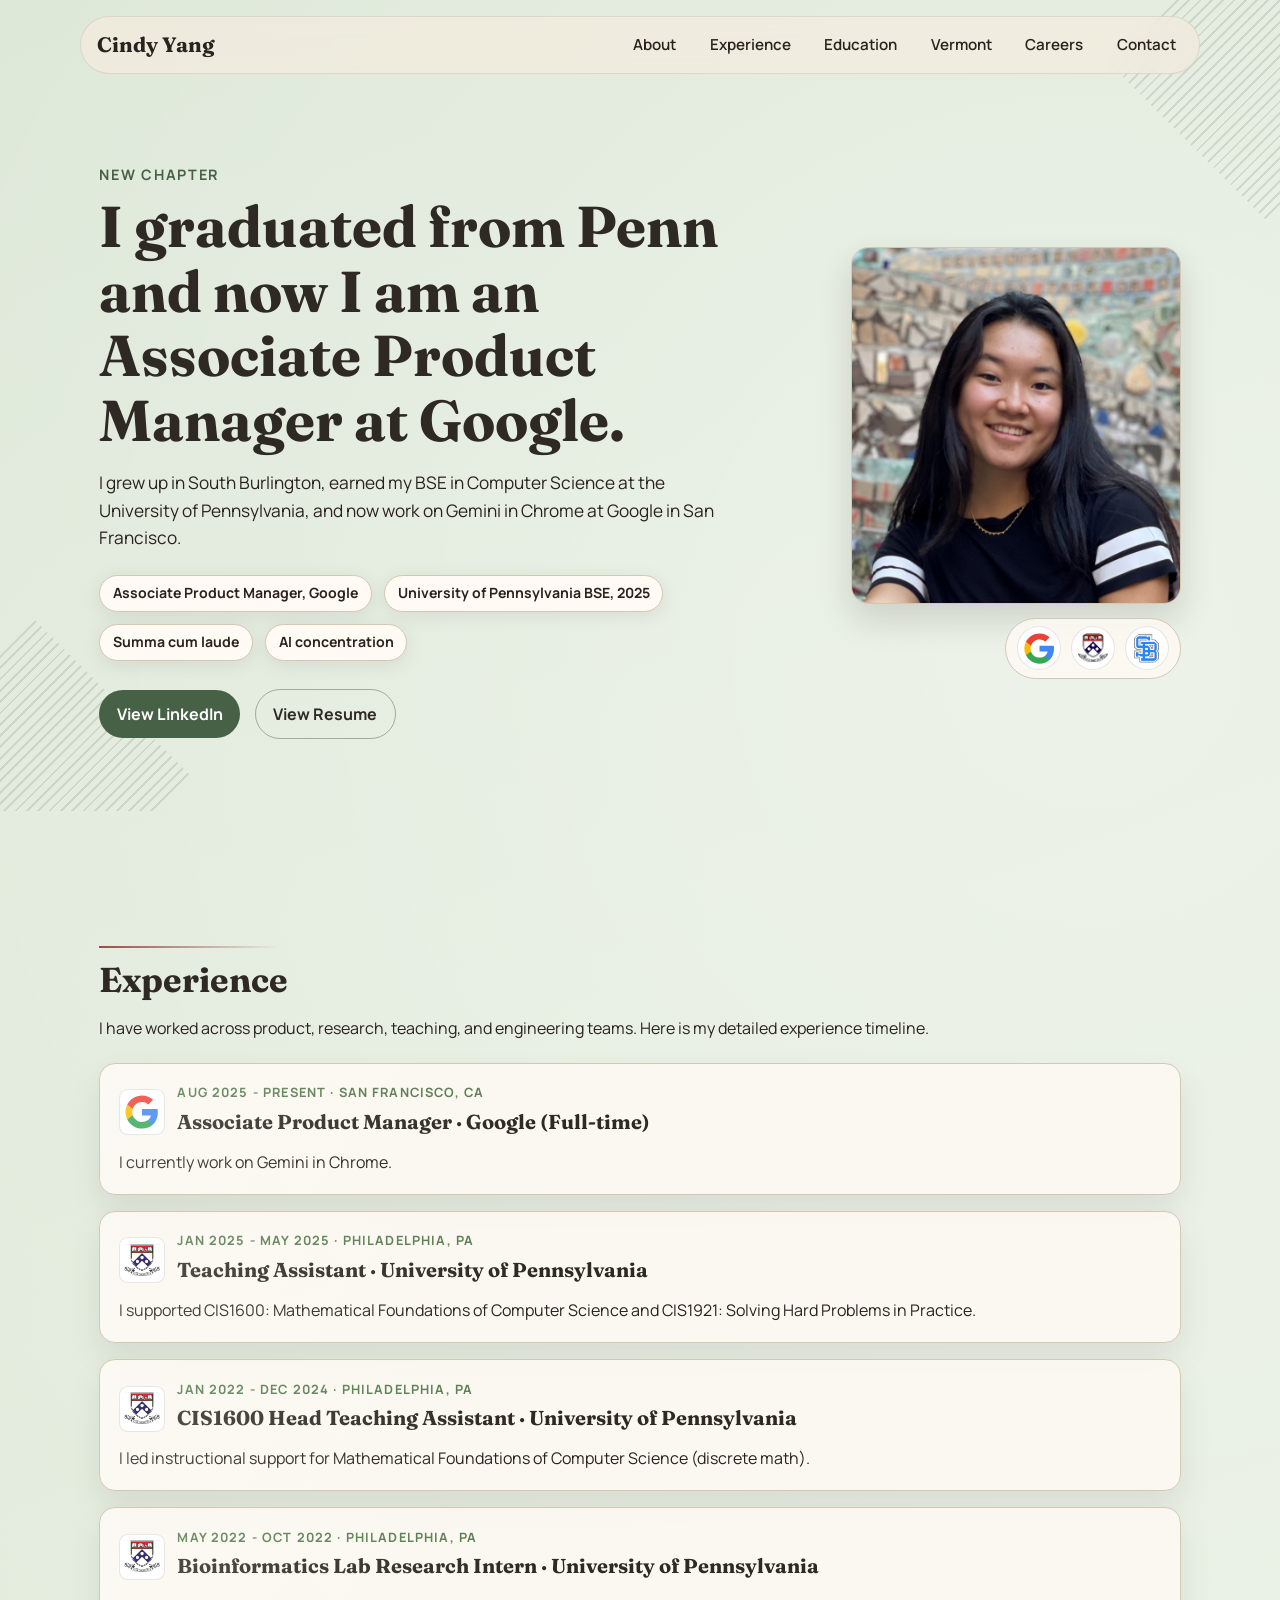
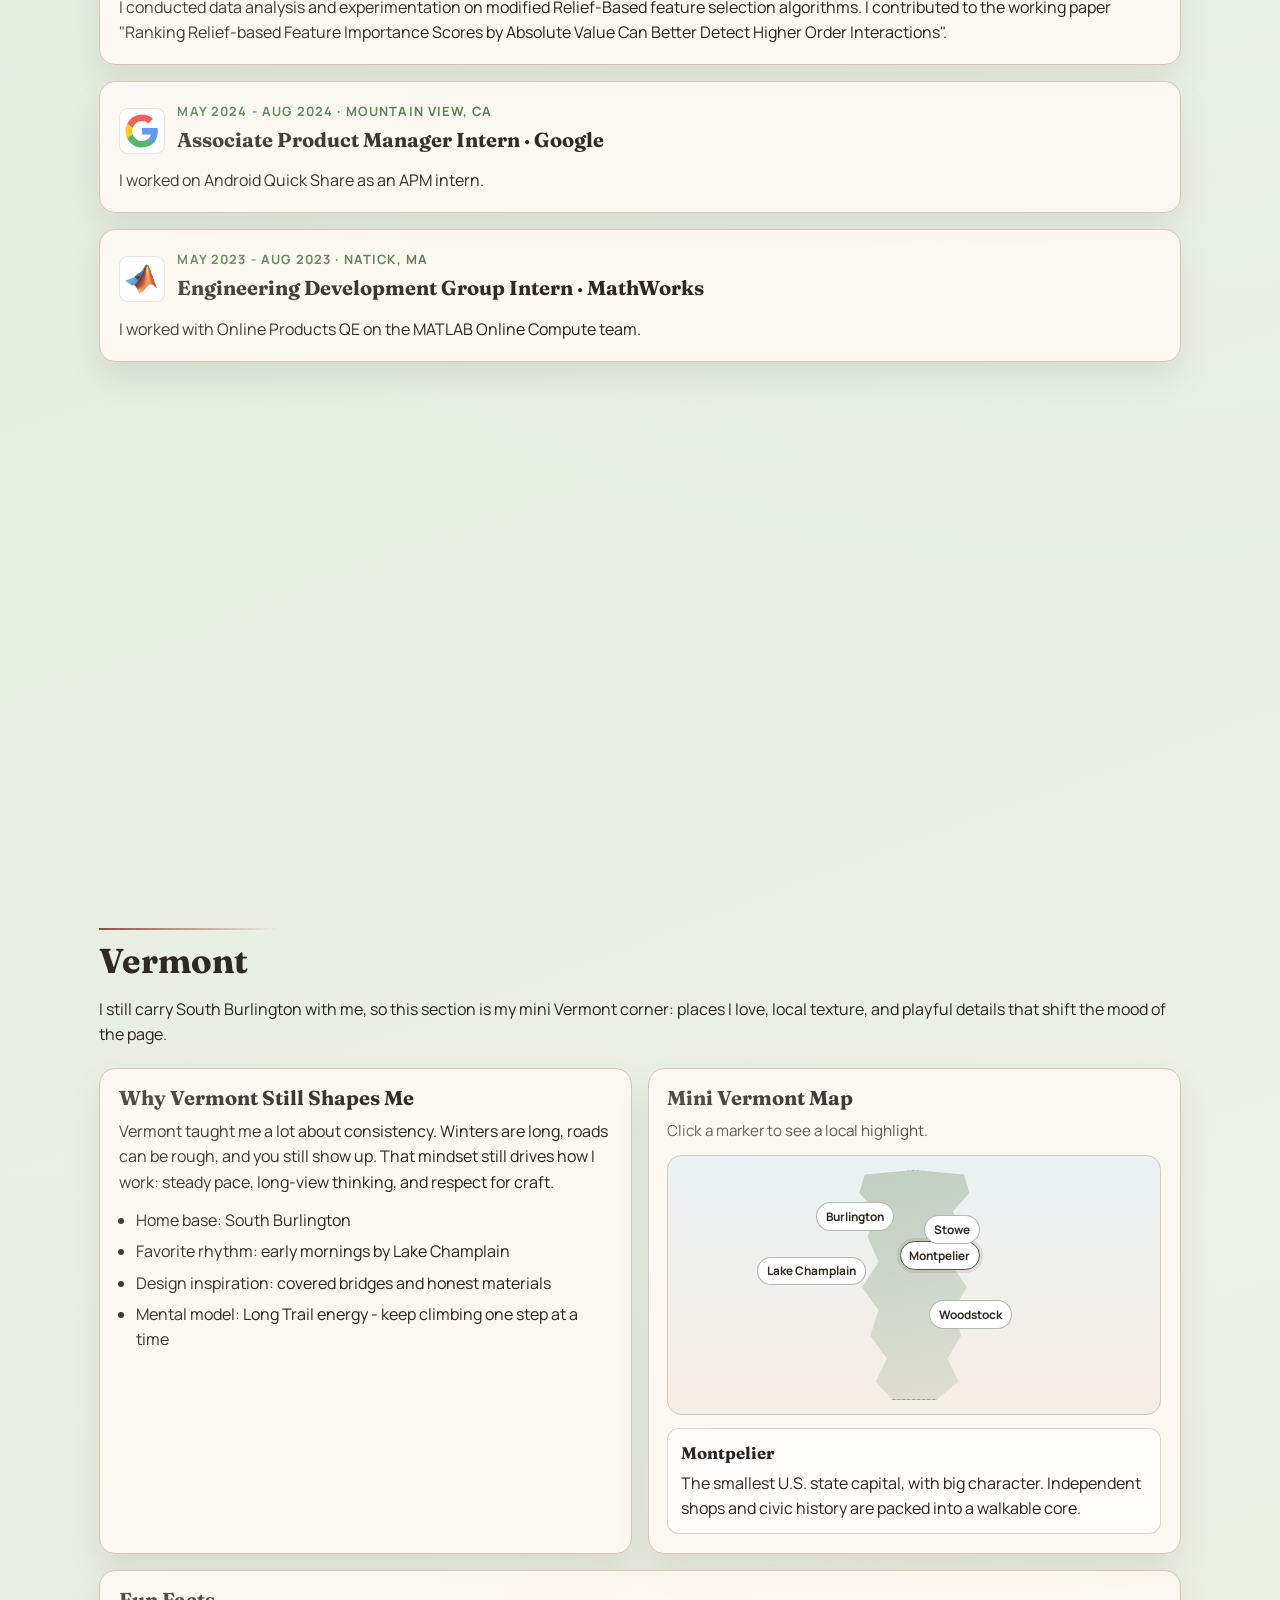
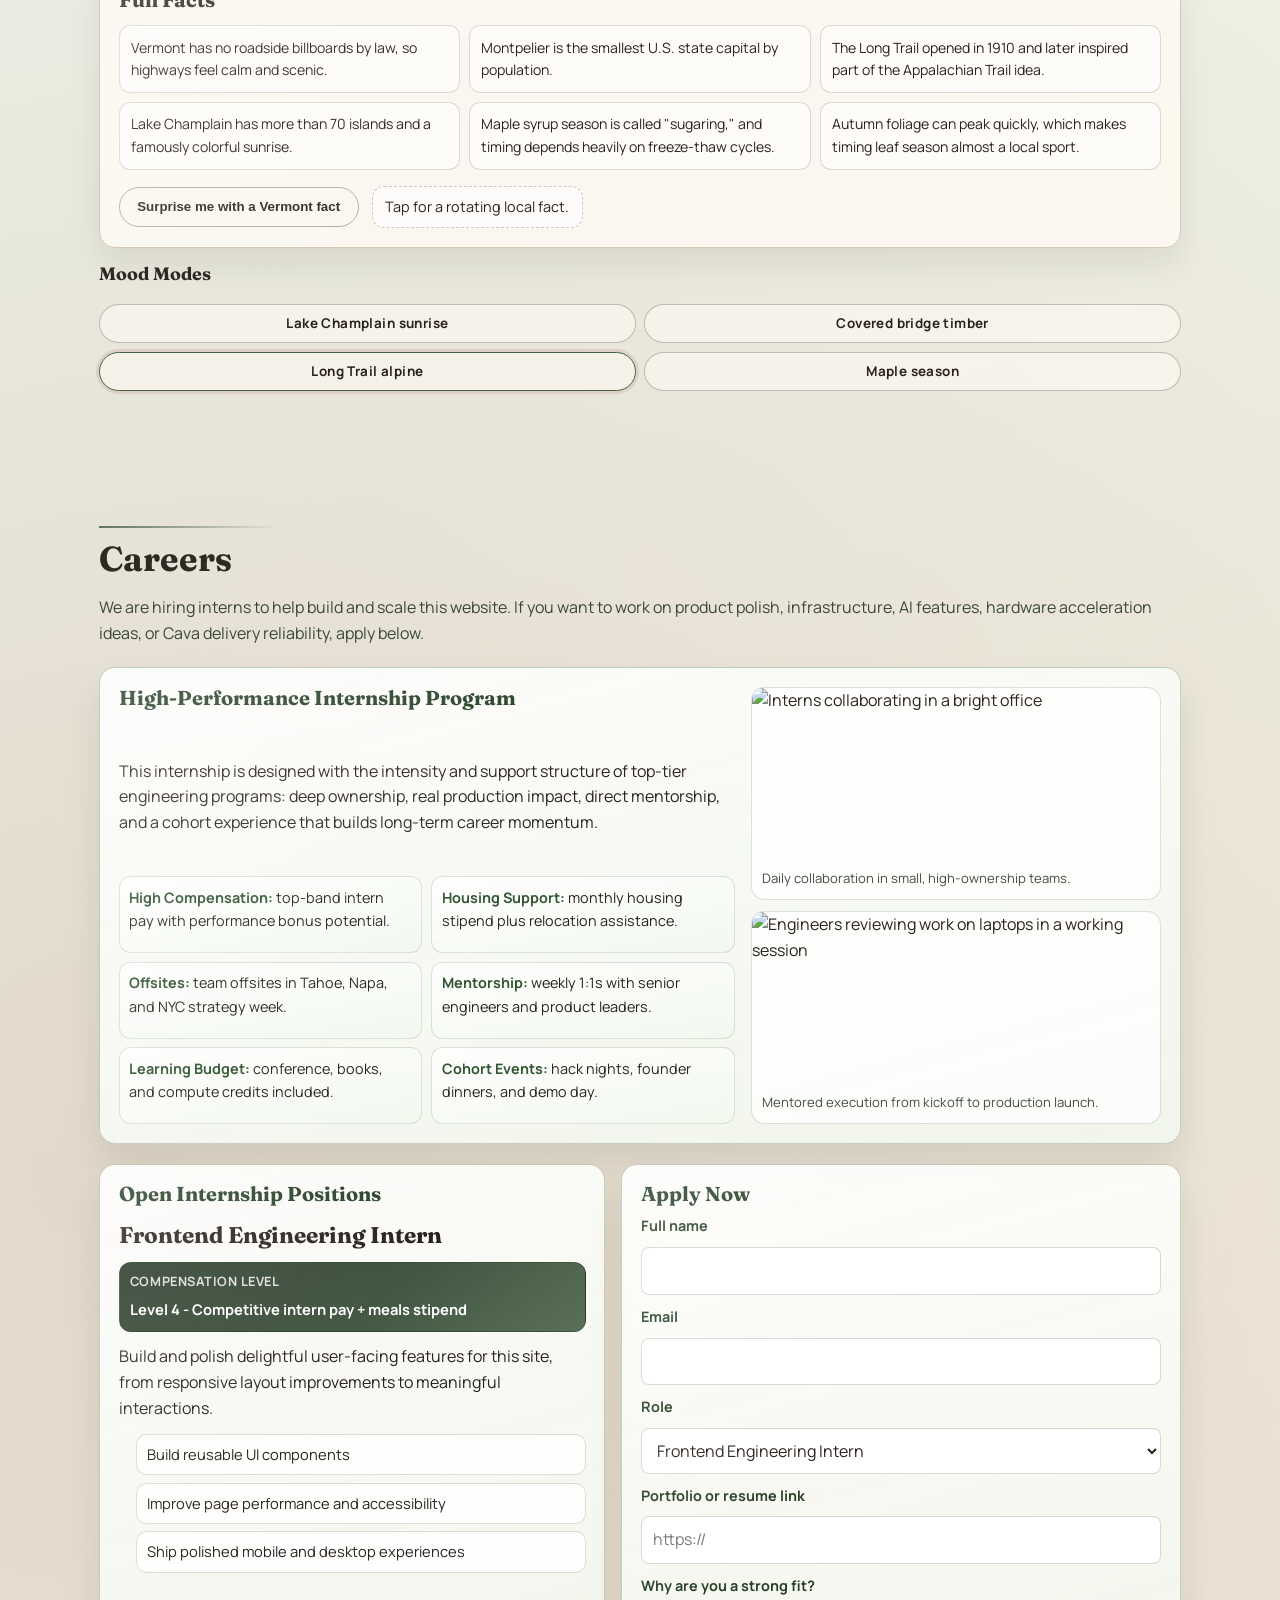
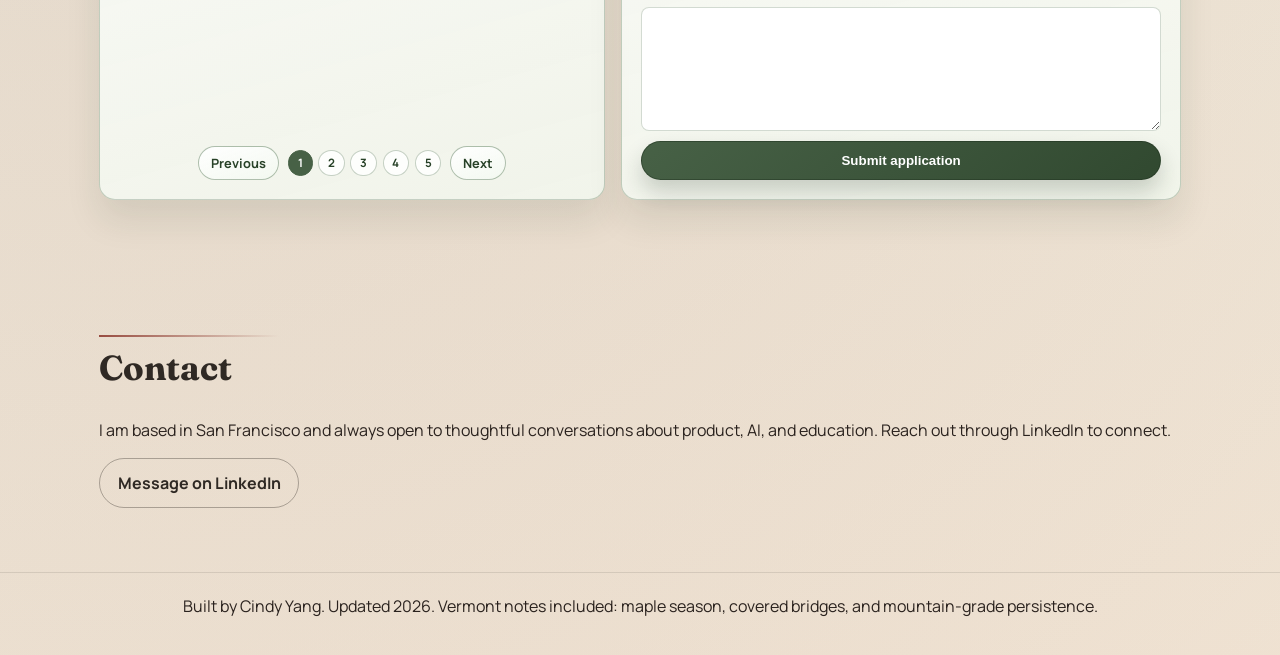
==== commit 4e106877: "Add internship application form" ====
--- a/index.html
+++ b/index.html
@@ -12,9 +12,6 @@
 </head>
 <body>
     <header class="site-header" id="top">
-        <button class="theme-toggle" id="themeToggle" type="button" aria-pressed="false" aria-label="Switch to dark mode" title="Switch to dark mode">
-            <span class="theme-toggle-icon" aria-hidden="true"></span>
-        </button>
         <nav class="nav container" aria-label="Primary">
             <a class="brand" href="#top">Cindy Yang</a>
             <button class="menu-toggle" id="menuToggle" aria-expanded="false" aria-controls="navList">Menu</button>
@@ -23,6 +20,7 @@
                 <li><a href="#experience">Experience</a></li>
                 <li><a href="#education">Education</a></li>
                 <li><a href="#vermont">Vermont</a></li>
+                <li><a href="#careers">Careers</a></li>
                 <li><a href="#contact">Contact</a></li>
             </ul>
         </nav>
@@ -81,22 +79,22 @@
                     <div class="role-head">
                         <img src="images/logos/upennLogo.jpg" alt="University of Pennsylvania logo" loading="lazy">
                         <div>
-                            <p class="card-tag">Jan 2022 - May 2025 · Philadelphia, PA</p>
+                            <p class="card-tag">Jan 2025 - May 2025 · Philadelphia, PA</p>
                             <h3>Teaching Assistant · University of Pennsylvania</h3>
                         </div>
                     </div>
-                    <p>I supported CIS 1600: Mathematical Foundations of Computer Science and CIS1921: Solving Hard Problems in Practice.</p>
-                </article>
-
-                <article class="timeline-item card">
-                    <div class="role-head">
-                        <img src="images/logos/upennLogo.jpg" alt="University of Pennsylvania logo" loading="lazy">
-                        <div>
-                            <p class="card-tag">Jan 2024 - Dec 2024 · Philadelphia, PA</p>
-                            <h3>CIS 1600 Head Teaching Assistant · University of Pennsylvania</h3>
-                        </div>
-                    </div>
-                    <p>I led instructional support for Mathematical Foundations of Computer Science (discrete math), working closely under Prof. Val Tannen and Prof. Rajiv Gandhi.</p>
+                    <p>I supported CIS1600: Mathematical Foundations of Computer Science and CIS1921: Solving Hard Problems in Practice.</p>
+                </article>
+
+                <article class="timeline-item card">
+                    <div class="role-head">
+                        <img src="images/logos/upennLogo.jpg" alt="University of Pennsylvania logo" loading="lazy">
+                        <div>
+                            <p class="card-tag">Jan 2022 - Dec 2024 · Philadelphia, PA</p>
+                            <h3>CIS1600 Head Teaching Assistant · University of Pennsylvania</h3>
+                        </div>
+                    </div>
+                    <p>I led instructional support for Mathematical Foundations of Computer Science (discrete math).</p>
                 </article>
 
                 <article class="timeline-item card">
@@ -206,196 +204,6 @@
                 </article>
             </div>
 
-            <article class="vermont-games panel" aria-labelledby="vermontGamesHeading">
-                <div class="vermont-games-header">
-                    <h3 id="vermontGamesHeading">Vermont Games</h3>
-                    <p class="game-intro">One game at a time to keep this section compact. Switch anytime.</p>
-                </div>
-
-                <div class="game-switcher-wrap">
-                    <div class="game-switcher-controls" aria-label="Vermont game picker">
-                        <button class="game-nav-btn" id="gamePrevBtn" type="button" aria-label="Previous game">&larr;</button>
-                        <button class="game-picker-toggle" id="gamePickerToggle" type="button" aria-expanded="false" aria-controls="gamePickerMenu">
-                            <span class="picker-kicker">Now Playing</span>
-                            <span class="picker-title" id="gamePickerCurrent">Memory</span>
-                            <span class="picker-count" id="gamePickerCount">1 / 7</span>
-                            <span class="picker-action">Show all</span>
-                        </button>
-                        <button class="game-nav-btn" id="gameNextBtn" type="button" aria-label="Next game">&rarr;</button>
-                    </div>
-
-                    <div class="game-switcher" id="gamePickerMenu" role="tablist" aria-label="Vermont games" hidden>
-                        <button class="game-tab active" id="gameTabMemory" data-game-target="memory" role="tab" aria-selected="true" aria-controls="gamePanelMemory" type="button">Memory</button>
-                        <button class="game-tab" id="gameTabFlavor" data-game-target="flavor" role="tab" aria-selected="false" aria-controls="gamePanelFlavor" type="button">B&amp;J Flavor Quiz</button>
-                        <button class="game-tab" id="gameTabRace" data-game-target="race" role="tab" aria-selected="false" aria-controls="gamePanelRace" type="button">Syrup Racing</button>
-                        <button class="game-tab" id="gameTabAnimal" data-game-target="animal" role="tab" aria-selected="false" aria-controls="gamePanelAnimal" type="button">Moose vs Deer</button>
-                        <button class="game-tab" id="gameTabMath" data-game-target="math" role="tab" aria-selected="false" aria-controls="gamePanelMath" type="button">Maple Math</button>
-                        <button class="game-tab" id="gameTabEthan" data-game-target="ethan" role="tab" aria-selected="false" aria-controls="gamePanelEthan" type="button">Ethan Allen Express</button>
-                        <button class="game-tab" id="gameTabSlots" data-game-target="slots" role="tab" aria-selected="false" aria-controls="gamePanelSlots" type="button">Green Mountain Slots</button>
-                    </div>
-                </div>
-
-                <div class="game-panel-viewport">
-                    <article class="game-panel active memory-game-panel" id="gamePanelMemory" data-game-panel="memory" role="tabpanel" aria-labelledby="gameTabMemory">
-                        <h4>Vermont Memory Game</h4>
-                        <p class="game-intro">Match pairs of Vermont landmarks and icons. How many can you find?</p>
-                        <div class="game-board" id="gameBoard"></div>
-                        <div class="game-stats">
-                            <span>Matches: <span id="matchCount">0</span>/6</span>
-                            <button class="btn btn-secondary btn-small" id="resetGameBtn" type="button">New Game</button>
-                        </div>
-                    </article>
-
-                    <article class="game-panel ben-jerrys-panel" id="gamePanelFlavor" data-game-panel="flavor" role="tabpanel" aria-labelledby="gameTabFlavor" hidden>
-                        <h4>Ben & Jerry's Flavor Quiz</h4>
-                        <p class="game-intro">Match iconic Ben & Jerry's flavors with their descriptions. How many do you know?</p>
-                        <div class="ben-jerrys-game">
-                            <div class="flavor-list" id="flavorList"></div>
-                            <div class="flavor-description-list" id="flavorDescriptionList"></div>
-                        </div>
-                        <div class="ben-jerrys-stats">
-                            <span>Flavors Matched: <span id="flavorMatchCount">0</span>/8</span>
-                            <button class="btn btn-secondary btn-small" id="resetFlavorBtn" type="button">New Quiz</button>
-                        </div>
-                    </article>
-
-                    <article class="game-panel maple-racing-panel" id="gamePanelRace" data-game-panel="race" role="tabpanel" aria-labelledby="gameTabRace" hidden>
-                        <h4>Maple Syrup Racing</h4>
-                        <p class="game-intro">Pick your maple syrup and watch them race! Who will finish first?</p>
-                        <div class="maple-racing-game">
-                            <div class="race-container">
-                                <div class="race-lane" id="lane1">
-                                    <div class="syrup-stream golden-stream"></div>
-                                    <span class="lane-label">Golden</span>
-                                </div>
-                                <div class="race-lane" id="lane2">
-                                    <div class="syrup-stream amber-stream"></div>
-                                    <span class="lane-label">Amber</span>
-                                </div>
-                                <div class="race-lane" id="lane3">
-                                    <div class="syrup-stream dark-stream"></div>
-                                    <span class="lane-label">Dark</span>
-                                </div>
-                                <div class="race-lane" id="lane4">
-                                    <div class="syrup-stream very-dark-stream"></div>
-                                    <span class="lane-label">Very Dark</span>
-                                </div>
-                            </div>
-                            <div class="racing-controls">
-                                <button class="race-btn" data-lane="1" type="button">Pick Golden 🍯</button>
-                                <button class="race-btn" data-lane="2" type="button">Pick Amber 🍯</button>
-                                <button class="race-btn" data-lane="3" type="button">Pick Dark 🍯</button>
-                                <button class="race-btn" data-lane="4" type="button">Pick Very Dark 🍯</button>
-                            </div>
-                        </div>
-                        <div class="race-footer">
-                            <div class="racing-result" id="racingResult"></div>
-                            <button class="btn btn-secondary btn-small" id="resetRaceBtn" type="button">Race Again</button>
-                        </div>
-                    </article>
-
-                    <article class="game-panel moose-deer-panel" id="gamePanelAnimal" data-game-panel="animal" role="tabpanel" aria-labelledby="gameTabAnimal" hidden>
-                        <h4>Moose vs Deer Rapid-Fire</h4>
-                        <p class="game-intro">What do you see? Click as fast as you can!</p>
-                        <div class="moose-deer-game">
-                            <div class="animal-display" id="animalDisplay">
-                                <div class="animal-round-indicator" id="animalRoundIndicator" aria-live="polite">Round 0</div>
-                                <img id="animalImage" src="" alt="Animal" class="animal-image">
-                                <button class="btn btn-secondary btn-small" id="startAnimalBtn" type="button">Start Game</button>
-                            </div>
-                            <div class="animal-buttons">
-                                <button class="animal-btn" id="mooseBtn" type="button">Moose</button>
-                                <button class="animal-btn" id="deerBtn" type="button">Deer</button>
-                            </div>
-                        </div>
-                        <div class="animal-stats">
-                            <span>Score: <span id="animalScore">0</span></span>
-                            <span>Lives: <span id="animalLives">3</span></span>
-                            <span>Streak: <span id="animalStreak">0</span></span>
-                            <span>Time: <span id="animalTimer">60</span>s</span>
-                        </div>
-                    </article>
-
-                    <article class="game-panel maple-math-panel" id="gamePanelMath" data-game-panel="math" role="tabpanel" aria-labelledby="gameTabMath" hidden>
-                        <h4>Maple Math Challenge</h4>
-                        <p class="game-intro">Vermont is known for its MathCounts team, which I was a member of. Test out your mental math with this fun game!</p>
-                        <div class="maple-math-game">
-                            <div class="equation-display" id="equationDisplay">
-                                <div class="equation-text" id="equationText" aria-live="polite"></div>
-                                <button class="btn btn-secondary btn-small" id="startMathBtn" type="button">Start Challenge</button>
-                            </div>
-                            <div class="math-input-group">
-                                <input type="number" id="mathAnswer" step="any">
-                            </div>
-                        </div>
-                        <div class="math-stats">
-                            <span>Score: <span id="mathScore">0</span></span>
-                            <span>Streak: <span id="mathStreak">0</span></span>
-                            <span>Time: <span class="math-time-value"><span id="mathTimer">45</span>s</span></span>
-                        </div>
-                    </article>
-
-                    <article class="game-panel ethan-express-panel" id="gamePanelEthan" data-game-panel="ethan" role="tabpanel" aria-labelledby="gameTabEthan" hidden>
-                        <h4>Ethan Allen Express Route Run</h4>
-                        <p class="game-intro">Guide the Ethan Allen Express across Vermont. Pick up local products and grow your train without crashing into yourself or the Vermont border.</p>
-                        <div class="ethan-express-game">
-                            <div class="ethan-express-board" id="trainBoard" role="img" aria-label="Vermont-themed map board for the Ethan Allen Express game">
-                                <button class="btn btn-secondary btn-small" id="startTrainBtn" type="button">Start Run</button>
-                            </div>
-                        </div>
-                        <div class="ethan-express-stats">
-                            <span>Stops made: <span id="trainScore">0</span></span>
-                            <span>Train length: <span id="trainLength">3</span></span>
-                            <span>Pickup: <span id="trainProduct">Syrup</span></span>
-                            <span id="trainControlHint" class="train-control-hint">Controls: Arrow keys or WASD</span>
-                        </div>
-                    </article>
-
-                    <article class="game-panel vermont-slots-panel" id="gamePanelSlots" data-game-panel="slots" role="tabpanel" aria-labelledby="gameTabSlots" hidden>
-                        <h4>Green Mountain Slots</h4>
-                        <p class="game-intro">Spin Vermont-themed reels, build streaks, and chase your best payout run. Click the red lever handle to spin.</p>
-                        <div class="slots-game">
-                            <div class="slots-machine" id="slotsMachine">
-                                <div class="slots-marquee" id="slotsStatus">Land 3 of a kind for a big Vermont payout.</div>
-                                <div class="slots-header">
-                                    <span>Credits: <strong id="slotsCredits">20</strong></span>
-                                    <span>Bet: <strong id="slotsBet">1</strong></span>
-                                    <span>Best Win: <strong id="slotsBestWin">0</strong></span>
-                                </div>
-
-                                <div class="slots-reels" id="slotsReels" aria-live="polite" aria-label="Slot machine reels">
-                                    <div class="slot-reel" id="slotReel1">🍁</div>
-                                    <div class="slot-reel" id="slotReel2">🍁</div>
-                                    <div class="slot-reel" id="slotReel3">🍁</div>
-                                    <div class="slots-bankrupt-screen" id="slotsBankruptScreen" hidden>
-                                        <p>Bankrupt. Hit Reset to play again.</p>
-                                    </div>
-                                </div>
-
-                                <div class="slots-controls">
-                                    <button class="btn btn-secondary btn-small" id="slotsBetDownBtn" type="button">Bet -</button>
-                                    <button class="btn btn-secondary btn-small" id="slotsBetUpBtn" type="button">Bet +</button>
-                                    <button class="btn btn-secondary btn-small" id="slotsResetBtn" type="button">Reset</button>
-                                </div>
-
-                                <button class="slots-crank" id="slotsSpinBtn" type="button" aria-label="Pull slot machine arm to spin">
-                                    <span class="slots-crank-lever" aria-hidden="true">
-                                        <span class="slots-crank-shaft"></span>
-                                        <span class="slots-crank-knob"></span>
-                                    </span>
-                                </button>
-                            </div>
-
-                            <div class="slots-footer">
-                                <span>Streak: <strong id="slotsStreak">0</strong></span>
-                                <span>Spins: <strong id="slotsSpinCount">0</strong></span>
-                            </div>
-                        </div>
-                    </article>
-                </div>
-
-            </article>
-
             <article class="panel fact-lab">
                 <h3>Fun Facts</h3>
                 <div class="fact-grid">
@@ -412,15 +220,104 @@
                 </div>
             </article>
 
-            <article class="panel mood-lab" aria-labelledby="moodModesHeading">
-                <h3 id="moodModesHeading">Mood Modes</h3>
-                <div class="egg-grid">
-                    <button type="button" class="easter-trigger" data-mode="lake" data-easter="Lake Champlain sunrise mode enabled">Lake Champlain sunrise</button>
-                    <button type="button" class="easter-trigger" data-mode="bridge" data-easter="Covered bridge timber mode enabled">Covered bridge timber</button>
-                    <button type="button" class="easter-trigger" data-mode="trail" data-easter="Long Trail alpine mode enabled">Long Trail alpine</button>
-                    <button type="button" class="easter-trigger" data-mode="maple" data-easter="Maple season mode enabled">Maple season</button>
+            <h3 class="mood-title">Mood Modes</h3>
+            <div class="egg-grid">
+                <button type="button" class="easter-trigger" data-mode="lake" data-easter="Lake Champlain sunrise mode enabled">Lake Champlain sunrise</button>
+                <button type="button" class="easter-trigger" data-mode="bridge" data-easter="Covered bridge timber mode enabled">Covered bridge timber</button>
+                <button type="button" class="easter-trigger" data-mode="trail" data-easter="Long Trail alpine mode enabled">Long Trail alpine</button>
+                <button type="button" class="easter-trigger" data-mode="maple" data-easter="Maple season mode enabled">Maple season</button>
+            </div>
+        </section>
+
+        <section class="careers container reveal" id="careers">
+            <h2>Careers</h2>
+            <p class="section-intro">
+                We are hiring interns to help build and scale this website. If you want to work on product polish,
+                infrastructure, AI features, hardware acceleration ideas, or Cava delivery reliability, apply below.
+            </p>
+
+            <article class="panel internship-experience">
+                <div class="internship-experience-copy">
+                    <h3>High-Performance Internship Program</h3>
+                    <p>
+                        This internship is designed with the intensity and support structure of top-tier engineering programs:
+                        deep ownership, real production impact, direct mentorship, and a cohort experience that builds long-term career momentum.
+                    </p>
+                    <div class="perk-grid" aria-label="Internship perks">
+                        <div class="perk-pill"><strong>High Compensation:</strong> top-band intern pay with performance bonus potential.</div>
+                        <div class="perk-pill"><strong>Housing Support:</strong> monthly housing stipend plus relocation assistance.</div>
+                        <div class="perk-pill"><strong>Offsites:</strong> team offsites in Tahoe, Napa, and NYC strategy week.</div>
+                        <div class="perk-pill"><strong>Mentorship:</strong> weekly 1:1s with senior engineers and product leaders.</div>
+                        <div class="perk-pill"><strong>Learning Budget:</strong> conference, books, and compute credits included.</div>
+                        <div class="perk-pill"><strong>Cohort Events:</strong> hack nights, founder dinners, and demo day.</div>
+                    </div>
+                </div>
+                <div class="experience-gallery" aria-label="Internship program photos">
+                    <figure class="experience-shot">
+                        <img src="https://images.pexels.com/photos/3183197/pexels-photo-3183197.jpeg?auto=compress&cs=tinysrgb&w=1200" alt="Interns collaborating in a bright office" loading="lazy">
+                        <figcaption>Daily collaboration in small, high-ownership teams.</figcaption>
+                    </figure>
+                    <figure class="experience-shot">
+                        <img src="https://images.pexels.com/photos/3184418/pexels-photo-3184418.jpeg?auto=compress&cs=tinysrgb&w=1200" alt="Engineers reviewing work on laptops in a working session" loading="lazy">
+                        <figcaption>Mentored execution from kickoff to production launch.</figcaption>
+                    </figure>
                 </div>
             </article>
+
+            <div class="careers-layout">
+                <article class="panel careers-openings">
+                    <h3>Open Internship Positions</h3>
+                    <div class="internship-carousel" id="internshipCarousel" aria-live="polite">
+                        <h4 id="carouselRoleTitle">Frontend Engineering Intern</h4>
+                        <p class="carousel-compensation">
+                            <span>Compensation Level</span>
+                            <strong id="carouselCompensation">Level 4 - Competitive intern pay + meals stipend</strong>
+                        </p>
+                        <p id="carouselRoleDescription" class="carousel-description">
+                            Build and polish delightful user-facing features for this site, from responsive layout improvements to meaningful interactions.
+                        </p>
+                        <ul id="carouselHighlights" class="carousel-highlights">
+                            <li>Build reusable UI components</li>
+                            <li>Improve page performance and accessibility</li>
+                            <li>Ship polished mobile and desktop experiences</li>
+                        </ul>
+                        <div class="carousel-controls" aria-label="Internship carousel controls">
+                            <button class="carousel-btn" id="carouselPrev" type="button" aria-label="Previous internship">Previous</button>
+                            <div class="carousel-dots" id="carouselDots" role="tablist" aria-label="Select internship"></div>
+                            <button class="carousel-btn" id="carouselNext" type="button" aria-label="Next internship">Next</button>
+                        </div>
+                    </div>
+                </article>
+
+                <article class="panel careers-apply-panel">
+                    <h3>Apply Now</h3>
+                    <form id="internshipForm" class="careers-form" action="https://formspree.io/f/mkopajvy" method="POST" novalidate>
+                        <label for="applicantName">Full name</label>
+                        <input id="applicantName" name="name" type="text" autocomplete="name" required>
+
+                        <label for="applicantEmail">Email</label>
+                        <input id="applicantEmail" name="email" type="email" autocomplete="email" required>
+
+                        <label for="applicantRole">Role</label>
+                        <select id="applicantRole" name="role" required>
+                            <option value="">Select an internship</option>
+                            <option>Frontend Engineering Intern</option>
+                            <option>Backend Engineering Intern</option>
+                            <option>LLM Engineering Intern</option>
+                            <option>FPGA Intern</option>
+                            <option>Cava Logistics Intern</option>
+                        </select>
+
+                        <label for="applicantPortfolio">Portfolio or resume link</label>
+                        <input id="applicantPortfolio" name="portfolio" type="url" placeholder="https://" inputmode="url">
+
+                        <label for="applicantNote">Why are you a strong fit?</label>
+                        <textarea id="applicantNote" name="note" rows="4" required></textarea>
+
+                        <button class="btn btn-primary" type="submit">Submit application</button>
+                    </form>
+                </article>
+            </div>
         </section>
     </main>
 
--- a/style.css
+++ b/style.css
@@ -8,6 +8,15 @@
     --paper: #fffaf4;
     --ink: #2a221e;
     --line: #d6c6b4;
+    --career-accent: #1f5f95;
+    --career-accent-soft: #0f4c81;
+    --career-accent-dark: #1b4d76;
+    --career-accent-rgb: 31, 95, 149;
+    --career-accent-deep-rgb: 13, 36, 58;
+    --career-text: #123250;
+    --career-text-strong: #153857;
+    --career-border-rgb: 78, 109, 135;
+    --career-panel-rgb: 243, 248, 253;
     --section-space: 7.5rem;
 }
 
@@ -37,6 +46,15 @@
     --fog: #dbe8ee;
     --barn-red: #3a6f8c;
     --moss: #5f8da1;
+    --career-accent: #2e7396;
+    --career-accent-soft: #1f5d7d;
+    --career-accent-dark: #1c4f69;
+    --career-accent-rgb: 46, 115, 150;
+    --career-accent-deep-rgb: 16, 48, 66;
+    --career-text: #154464;
+    --career-text-strong: #1a557b;
+    --career-border-rgb: 89, 138, 166;
+    --career-panel-rgb: 236, 246, 252;
 }
 
 body[data-mode="bridge"] {
@@ -44,6 +62,15 @@
     --fog: #e8dac8;
     --barn-red: #7a3f2d;
     --moss: #7d5a3a;
+    --career-accent: #7a3f2d;
+    --career-accent-soft: #6a3526;
+    --career-accent-dark: #5b2b1f;
+    --career-accent-rgb: 122, 63, 45;
+    --career-accent-deep-rgb: 62, 29, 20;
+    --career-text: #4d271b;
+    --career-text-strong: #5c3022;
+    --career-border-rgb: 134, 95, 78;
+    --career-panel-rgb: 251, 244, 240;
 }
 
 body[data-mode="trail"] {
@@ -51,6 +78,15 @@
     --fog: #dbe6d5;
     --barn-red: #476146;
     --moss: #567a4d;
+    --career-accent: #476146;
+    --career-accent-soft: #3e583d;
+    --career-accent-dark: #314930;
+    --career-accent-rgb: 71, 97, 70;
+    --career-accent-deep-rgb: 30, 47, 29;
+    --career-text: #274127;
+    --career-text-strong: #325532;
+    --career-border-rgb: 93, 124, 91;
+    --career-panel-rgb: 242, 248, 239;
 }
 
 body[data-mode="maple"] {
@@ -58,67 +94,15 @@
     --fog: #f0e0d1;
     --barn-red: #a6462f;
     --moss: #9a5b37;
-}
-body[data-theme="dark"] {
-    --wood-smoke: #ece9e4;
-    --ink: #dfdbd5;
-    --line: #595d63;
-    --paper: #30343a;
-    --dark-surface: rgba(60, 64, 71, 0.96);
-    --dark-elevated: rgba(63, 68, 75, 0.96);
-    --dark-control: rgba(66, 71, 78, 0.95);
-    --dark-accent: rgba(150, 150, 150, 0.22);
-    --dark-accent-ring: rgba(150, 150, 150, 0.18);
-    --dark-card-tint-a: rgba(133, 126, 118, 0.2);
-    --dark-card-tint-b: rgba(110, 115, 121, 0.16);
-    background:
-        radial-gradient(circle at 85% 12%, rgba(255, 255, 255, 0.1), transparent 34%),
-        radial-gradient(circle at 10% 80%, rgba(175, 172, 167, 0.13), transparent 36%),
-        linear-gradient(160deg, #2f3339 0%, #292d33 55%, #363a41 100%);
-}
-
-body[data-theme="dark"][data-mode="lake"] {
-    --maple-cream: #313b46;
-    --fog: #28333e;
-    --barn-red: #86a6bf;
-    --moss: #7895ac;
-    --dark-accent: rgba(126, 159, 186, 0.24);
-    --dark-accent-ring: rgba(126, 159, 186, 0.18);
-    --dark-card-tint-a: rgba(111, 143, 170, 0.2);
-    --dark-card-tint-b: rgba(91, 117, 140, 0.16);
-}
-
-body[data-theme="dark"][data-mode="bridge"] {
-    --maple-cream: #433930;
-    --fog: #372f28;
-    --barn-red: #b39a83;
-    --moss: #99836f;
-    --dark-accent: rgba(173, 147, 122, 0.24);
-    --dark-accent-ring: rgba(173, 147, 122, 0.18);
-    --dark-card-tint-a: rgba(155, 132, 111, 0.2);
-    --dark-card-tint-b: rgba(129, 109, 91, 0.16);
-}
-
-body[data-theme="dark"][data-mode="trail"] {
-    --maple-cream: #323c33;
-    --fog: #29322a;
-    --barn-red: #8fab90;
-    --moss: #7c957d;
-    --dark-accent: rgba(127, 153, 128, 0.24);
-    --dark-accent-ring: rgba(127, 153, 128, 0.18);
-    --dark-card-tint-a: rgba(112, 137, 112, 0.2);
-    --dark-card-tint-b: rgba(93, 113, 93, 0.16);
-}
-
-body[data-theme="dark"][data-mode="maple"] {
-    --maple-cream: #413730;
-    --fog: #362d27;
-    --barn-red: #ba9a79;
-    --moss: #9f8367;
-    --dark-accent: rgba(181, 152, 122, 0.24);
-    --dark-accent-ring: rgba(181, 152, 122, 0.18);
-    --dark-card-tint-a: rgba(164, 136, 109, 0.2);
-    --dark-card-tint-b: rgba(136, 113, 91, 0.16);
+    --career-accent: #a6462f;
+    --career-accent-soft: #8d3b27;
+    --career-accent-dark: #74301f;
+    --career-accent-rgb: 166, 70, 47;
+    --career-accent-deep-rgb: 71, 28, 19;
+    --career-text: #58291d;
+    --career-text-strong: #6b3425;
+    --career-border-rgb: 157, 93, 71;
+    --career-panel-rgb: 252, 243, 237;
 }
 
 a {
@@ -195,57 +179,6 @@
     padding: 0.45rem 0.9rem;
 }
 
-.theme-toggle {
-    align-items: center;
-    background: rgba(255, 251, 245, 0.72);
-    border: 1px solid rgba(47, 41, 36, 0.2);
-    border-radius: 999px;
-    color: var(--wood-smoke);
-    cursor: pointer;
-    display: inline-flex;
-    height: 2.2rem;
-    justify-content: center;
-    position: fixed;
-    right: 1.2rem;
-    top: 1.05rem;
-    transition: background-color 0.2s ease, border-color 0.2s ease, transform 0.2s ease;
-    width: 2.2rem;
-    z-index: 35;
-}
-
-.theme-toggle:hover,
-.theme-toggle:focus-visible {
-    background: rgba(255, 255, 255, 0.95);
-    border-color: var(--barn-red);
-    outline: none;
-    transform: translateY(-1px);
-}
-
-.theme-toggle-icon {
-    border-radius: 50%;
-    box-shadow: inset -0.24rem -0.18rem 0 0 currentColor;
-    display: inline-block;
-    height: 0.86rem;
-    width: 0.86rem;
-}
-
-.theme-toggle.is-dark .theme-toggle-icon {
-    background: currentColor;
-    box-shadow: 0 0 0 0.14rem rgba(255, 251, 240, 0.22);
-}
-
-body[data-theme="dark"] .theme-toggle {
-    background: rgba(31, 33, 37, 0.8);
-    border-color: rgba(229, 229, 229, 0.2);
-    color: rgba(243, 238, 229, 0.94);
-}
-
-body[data-theme="dark"] .theme-toggle:hover,
-body[data-theme="dark"] .theme-toggle:focus-visible {
-    background: rgba(42, 44, 49, 0.94);
-    border-color: var(--barn-red);
-}
-
 .nav-list {
     display: flex;
     gap: 1.2rem;
@@ -404,9 +337,15 @@
     background: rgba(255, 255, 255, 0.7);
 }
 
-main section,
-.education, 
+main {
+    margin: 0;
+    padding: 0;
+}
+
+.experience,
+.education,
 .craft,
+.careers,
 .contact {
     margin-top: var(--section-space);
 }
@@ -423,8 +362,23 @@
     margin-bottom: 1rem;
 }
 
-.section-intro {
-    max-width: 68ch;
+main > section > h2,
+.contact > h2 {
+    padding-top: 0.95rem;
+}
+
+main > section > h2::before,
+.contact > h2::before {
+    content: "";
+    display: block;
+    height: 2px;
+    margin-bottom: 0.78rem;
+    width: min(180px, 38vw);
+    background: linear-gradient(90deg, rgba(138, 51, 40, 0.85), rgba(138, 51, 40, 0));
+}
+
+.careers > h2::before {
+    background: linear-gradient(90deg, rgba(var(--career-accent-rgb), 0.85), rgba(var(--career-accent-rgb), 0));
 }
 
 .grid-3,
@@ -508,6 +462,268 @@
     margin-left: 1.1rem;
 }
 
+.careers-layout {
+    display: grid;
+    gap: 1rem;
+    grid-template-columns: 0.95fr 1.05fr;
+    margin-top: 1.25rem;
+}
+
+.careers .section-intro {
+    color: rgba(var(--career-accent-deep-rgb), 0.86);
+}
+
+.careers .panel {
+    background: linear-gradient(165deg, rgba(255, 255, 255, 0.9), rgba(var(--career-panel-rgb), 0.85));
+    border: 1px solid rgba(var(--career-border-rgb), 0.34);
+    box-shadow: 0 20px 34px rgba(var(--career-accent-deep-rgb), 0.1);
+}
+
+.careers h3 {
+    color: var(--career-text);
+}
+
+.internship-experience {
+    display: grid;
+    gap: 1rem;
+    grid-template-columns: 1.2fr 0.8fr;
+    margin-top: 1.3rem;
+    overflow: hidden;
+}
+
+.internship-experience-copy {
+    display: grid;
+    gap: 0.45rem;
+}
+
+.perk-grid {
+    display: grid;
+    gap: 0.55rem;
+    grid-template-columns: repeat(2, minmax(0, 1fr));
+}
+
+.perk-pill {
+    background: linear-gradient(170deg, rgba(255, 255, 255, 0.85), rgba(var(--career-panel-rgb), 0.88));
+    border: 1px solid rgba(var(--career-border-rgb), 0.2);
+    border-radius: 0.72rem;
+    font-size: 0.9rem;
+    padding: 0.55rem 0.62rem;
+}
+
+.perk-pill strong {
+    color: var(--career-text-strong);
+}
+
+.experience-gallery {
+    display: grid;
+    gap: 0.7rem;
+}
+
+.experience-shot {
+    background: rgba(255, 255, 255, 0.78);
+    border: 1px solid rgba(var(--career-border-rgb), 0.22);
+    border-radius: 0.85rem;
+    overflow: hidden;
+}
+
+.experience-shot img {
+    display: block;
+    height: 172px;
+    object-fit: cover;
+    width: 100%;
+}
+
+.experience-shot figcaption {
+    color: rgba(var(--career-accent-deep-rgb), 0.84);
+    font-size: 0.82rem;
+    padding: 0.52rem 0.62rem 0.62rem;
+}
+
+.role-list {
+    margin-left: 1.1rem;
+}
+
+.role-list li + li {
+    margin-top: 0.45rem;
+}
+
+.careers-openings {
+    background-image:
+        radial-gradient(circle at 88% 14%, rgba(255, 255, 255, 0.5), transparent 38%),
+        linear-gradient(150deg, rgba(var(--career-accent-rgb), 0.14), rgba(255, 251, 245, 0.86));
+    display: flex;
+    flex-direction: column;
+}
+
+.internship-carousel {
+    display: flex;
+    flex-direction: column;
+    gap: 0.8rem;
+    height: 100%;
+    margin-top: 0.45rem;
+}
+
+.internship-carousel h4 {
+    font-family: "Fraunces", serif;
+    font-size: 1.42rem;
+    line-height: 1.2;
+}
+
+.carousel-compensation {
+    align-items: center;
+    background: linear-gradient(145deg, rgba(var(--career-accent-deep-rgb), 0.96), rgba(var(--career-accent-rgb), 0.9));
+    border: 1px solid rgba(var(--career-accent-deep-rgb), 0.35);
+    border-radius: 0.75rem;
+    display: flex;
+    flex-wrap: wrap;
+    gap: 0.4rem;
+    padding: 0.55rem 0.65rem;
+}
+
+.carousel-compensation span {
+    color: #ddd;
+    font-size: 0.8rem;
+    font-weight: 700;
+    letter-spacing: 0.04em;
+    text-transform: uppercase;
+}
+
+.carousel-compensation strong {
+    color: #fff;
+    font-size: 0.92rem;
+}
+
+.carousel-description {
+    max-width: 58ch;
+}
+
+.carousel-highlights {
+    display: grid;
+    gap: 0.45rem;
+    list-style: none;
+    margin-left: 0;
+}
+
+.carousel-highlights li {
+    background: rgba(255, 255, 255, 0.82);
+    border: 1px solid rgba(var(--career-border-rgb), 0.24);
+    border-radius: 0.65rem;
+    font-size: 0.92rem;
+    padding: 0.5rem 0.6rem;
+}
+
+.carousel-controls {
+    align-items: center;
+    display: flex;
+    gap: 0.55rem;
+    justify-content: center;
+    margin-top: auto;
+    padding-top: 0.4rem;
+}
+
+.carousel-btn {
+    background: linear-gradient(160deg, #ffffff, rgba(var(--career-panel-rgb), 0.95));
+    border: 1px solid rgba(var(--career-border-rgb), 0.48);
+    border-radius: 999px;
+    color: var(--career-text);
+    cursor: pointer;
+    font-family: "Manrope", sans-serif;
+    font-size: 0.8rem;
+    font-weight: 700;
+    padding: 0.46rem 0.75rem;
+    transition: transform 0.2s ease, border-color 0.2s ease, box-shadow 0.2s ease;
+}
+
+.carousel-btn:hover,
+.carousel-btn:focus-visible {
+    border-color: var(--career-accent);
+    box-shadow: 0 10px 18px rgba(var(--career-accent-deep-rgb), 0.14);
+    outline: none;
+    transform: translateY(-2px);
+}
+
+.carousel-dots {
+    display: flex;
+    flex-wrap: wrap;
+    gap: 0.35rem;
+}
+
+.carousel-dot {
+    background: rgba(255, 255, 255, 0.85);
+    border: 1px solid rgba(var(--career-border-rgb), 0.35);
+    border-radius: 999px;
+    color: var(--career-text);
+    cursor: pointer;
+    font-family: "Manrope", sans-serif;
+    font-size: 0.72rem;
+    font-weight: 700;
+    padding: 0.3rem 0.55rem;
+}
+
+.carousel-dot.active {
+    background: var(--career-accent);
+    border-color: var(--career-accent);
+    color: #fff;
+}
+
+.careers-apply-panel {
+    background-image:
+        radial-gradient(circle at 100% 0, rgba(var(--career-accent-rgb), 0.16), transparent 34%),
+        linear-gradient(175deg, rgba(255, 255, 255, 0.94), rgba(var(--career-panel-rgb), 0.9));
+}
+
+.careers-form {
+    display: grid;
+    gap: 0.62rem;
+    margin-top: 0.45rem;
+}
+
+.careers-form label {
+    color: var(--career-text);
+    font-size: 0.9rem;
+    font-weight: 700;
+}
+
+.careers-form input,
+.careers-form select,
+.careers-form textarea {
+    background: rgba(255, 255, 255, 0.96);
+    border: 1px solid rgba(var(--career-border-rgb), 0.28);
+    border-radius: 0.5rem;
+    color: var(--ink);
+    font: inherit;
+    padding: 0.62rem 0.7rem;
+}
+
+.careers-form textarea {
+    min-height: 120px;
+    resize: vertical;
+}
+
+.careers-form input:focus-visible,
+.careers-form select:focus-visible,
+.careers-form textarea:focus-visible {
+    border-color: var(--career-accent);
+    box-shadow: 0 0 0 3px rgba(var(--career-accent-rgb), 0.18);
+    outline: none;
+}
+
+.careers-form .btn-primary {
+    background: linear-gradient(140deg, var(--career-accent), var(--career-accent-dark));
+    border: 1px solid rgba(var(--career-accent-deep-rgb), 0.45);
+    box-shadow: 0 12px 22px rgba(var(--career-accent-deep-rgb), 0.2);
+}
+
+.careers-form .btn-primary:hover,
+.careers-form .btn-primary:focus-visible {
+    box-shadow: 0 14px 24px rgba(var(--career-accent-deep-rgb), 0.24);
+}
+
+.form-note {
+    color: rgba(42, 34, 30, 0.72);
+    font-size: 0.86rem;
+}
+
 .text-link {
     color: var(--barn-red);
     display: inline-block;
@@ -553,211 +769,6 @@
 .vermont-map-panel {
     overflow: hidden;
 }
-
-.vermont-games {
-    margin-top: 1rem;
-}
-
-.fact-lab {
-    margin-top: 1.25rem;
-}
-
-.vermont-games-header {
-    margin-bottom: 0.9rem;
-}
-
-.game-switcher-wrap {
-    margin-bottom: 1rem;
-    position: relative;
-    z-index: 9;
-}
-
-.game-switcher-controls {
-    align-items: stretch;
-    display: grid;
-    gap: 0.6rem;
-    grid-template-columns: auto minmax(0, 1fr) auto;
-}
-
-.game-nav-btn {
-    align-items: center;
-    background: linear-gradient(180deg, rgba(255, 255, 255, 0.95), rgba(247, 238, 228, 0.9));
-    border: 1px solid rgba(39, 52, 41, 0.24);
-    border-radius: 0.95rem;
-    color: var(--wood-smoke);
-    cursor: pointer;
-    display: inline-flex;
-    font-family: "Manrope", sans-serif;
-    font-size: 1.05rem;
-    font-weight: 800;
-    justify-content: center;
-    min-width: 2.8rem;
-    padding: 0.45rem 0.65rem;
-    transition: transform 0.2s ease, box-shadow 0.2s ease, border-color 0.2s ease;
-}
-
-.game-nav-btn:hover,
-.game-nav-btn:focus-visible {
-    border-color: var(--barn-red);
-    box-shadow: 0 10px 18px rgba(25, 18, 12, 0.1);
-    outline: none;
-    transform: translateY(-1px);
-}
-
-.game-picker-toggle {
-    align-items: start;
-    background:
-        radial-gradient(circle at 16% 20%, rgba(138, 51, 40, 0.15), transparent 44%),
-        radial-gradient(circle at 88% 78%, rgba(95, 115, 82, 0.2), transparent 48%),
-        linear-gradient(160deg, rgba(255, 251, 245, 0.95), rgba(245, 233, 221, 0.95));
-    border: 1px solid rgba(39, 52, 41, 0.28);
-    border-radius: 1rem;
-    color: var(--wood-smoke);
-    cursor: pointer;
-    display: grid;
-    gap: 0.08rem;
-    grid-template-columns: 1fr auto;
-    grid-template-rows: auto auto;
-    padding: 0.55rem 0.8rem;
-    text-align: left;
-    transition: box-shadow 0.25s ease, border-color 0.25s ease, transform 0.2s ease;
-}
-
-.picker-action {
-    font-size: 0.72rem;
-    font-weight: 700;
-    grid-column: 2;
-    grid-row: 2;
-    letter-spacing: 0.04em;
-    opacity: 0.74;
-    place-self: end end;
-    text-transform: uppercase;
-}
-
-.game-picker-toggle:hover,
-.game-picker-toggle:focus-visible {
-    border-color: var(--barn-red);
-    box-shadow: 0 14px 24px rgba(34, 24, 16, 0.14);
-    outline: none;
-    transform: translateY(-1px);
-}
-
-.picker-kicker {
-    font-size: 0.68rem;
-    font-weight: 800;
-    grid-column: 1;
-    letter-spacing: 0.13em;
-    opacity: 0.78;
-    text-transform: uppercase;
-}
-
-.picker-title {
-    font-family: "Fraunces", serif;
-    font-size: 1.04rem;
-    font-weight: 700;
-    grid-column: 1;
-}
-
-.picker-count {
-    background: rgba(255, 255, 255, 0.76);
-    border: 1px solid rgba(39, 52, 41, 0.17);
-    border-radius: 999px;
-    font-size: 0.72rem;
-    font-weight: 700;
-    grid-column: 2;
-    grid-row: 1;
-    padding: 0.12rem 0.48rem;
-    place-self: start end;
-}
-
-.game-switcher {
-    background: linear-gradient(180deg, #fffdf9, #f4ecdf);
-    border: 1px solid rgba(39, 52, 41, 0.16);
-    border-radius: 0.95rem;
-    display: grid;
-    gap: 0.55rem;
-    grid-template-columns: repeat(auto-fit, minmax(145px, 1fr));
-    left: 0;
-    margin-top: 0;
-    position: absolute;
-    padding: 0.6rem;
-    right: 0;
-    top: calc(100% + 0.65rem);
-    z-index: 20;
-    box-shadow: 0 18px 28px rgba(30, 22, 15, 0.16);
-}
-
-.game-switcher[hidden] {
-    display: none;
-}
-
-.game-switcher.open {
-    animation: picker-drop 220ms ease;
-}
-
-@keyframes picker-drop {
-    from {
-        opacity: 0;
-        transform: translateY(-8px);
-    }
-
-    to {
-        opacity: 1;
-        transform: translateY(0);
-    }
-}
-
-.game-tab {
-    background: rgba(255, 251, 245, 0.82);
-    border: 1px solid rgba(39, 52, 41, 0.28);
-    border-radius: 0.8rem;
-    color: var(--wood-smoke);
-    cursor: pointer;
-    font-family: "Manrope", sans-serif;
-    font-size: 0.8rem;
-    font-weight: 700;
-    min-height: 2.45rem;
-    padding: 0.48rem 0.6rem;
-    transition: transform 0.2s ease, border-color 0.2s ease, box-shadow 0.2s ease, background-color 0.2s ease;
-}
-
-.game-tab:hover,
-.game-tab:focus-visible {
-    background: #fff;
-    border-color: var(--barn-red);
-    box-shadow: 0 8px 16px rgba(25, 18, 12, 0.08);
-    outline: none;
-    transform: translateY(-1px);
-}
-
-.game-tab.active {
-    background: rgba(138, 51, 40, 0.12);
-    border-color: var(--barn-red);
-    box-shadow: 0 0 0 2px rgba(138, 51, 40, 0.12), inset 0 -1px 0 rgba(138, 51, 40, 0.28);
-}
-
-.game-panel-viewport {
-    border: 1px solid rgba(39, 52, 41, 0.14);
-    border-radius: 0.95rem;
-    padding: 1rem;
-    background: rgba(255, 255, 255, 0.45);
-}
-
-.game-panel {
-    display: none;
-}
-
-.game-panel.active {
-    display: block;
-}
-
-.game-panel h4 {
-    color: var(--wood-smoke);
-    font-family: "Fraunces", serif;
-    font-size: 1.22rem;
-    margin-bottom: 0.5rem;
-}
-
 
 .map-copy {
     color: rgba(42, 34, 30, 0.8);
@@ -848,1308 +859,8 @@
     margin-bottom: 0.25rem;
 }
 
-.farmer-market-game {
-    display: grid;
-    grid-template-columns: 1fr 1fr;
-    gap: 1rem;
-    margin-bottom: 1.2rem;
-    background: rgba(255, 255, 255, 0.5);
-    padding: 1rem;
-    border-radius: 0.9rem;
-    border: 1px solid rgba(39, 52, 41, 0.15);
-}
-
-.product-list,
-.description-list {
-    display: flex;
-    flex-direction: column;
-    gap: 0.7rem;
-}
-
-.farmer-product,
-.farmer-description {
-    background: rgba(255, 251, 245, 0.8);
-    border: 2px solid rgba(39, 52, 41, 0.25);
-    border-radius: 0.6rem;
-    padding: 0.8rem;
-    cursor: pointer;
-    transition: all 0.2s ease;
-    text-align: left;
-    font-family: "Manrope", sans-serif;
-    font-size: 0.9rem;
-    font-weight: 600;
-    color: var(--wood-smoke);
-}
-
-.farmer-product {
-    display: flex;
-    align-items: center;
-    gap: 0.8rem;
-}
-
-.farmer-product img {
-    width: 45px;
-    height: 45px;
-    object-fit: contain;
-    filter: drop-shadow(0 1px 2px rgba(0, 0, 0, 0.1));
-}
-
-.farmer-product span {
-    flex: 1;
-}
-
-.farmer-description {
-    padding: 0.7rem;
-    font-size: 0.85rem;
-    line-height: 1.4;
-}
-
-.farmer-product:hover,
-.farmer-description:hover {
-    border-color: var(--barn-red);
-    box-shadow: 0 2px 8px rgba(138, 51, 40, 0.1);
-    transform: translateX(2px);
-}
-
-.farmer-product.selected {
-    border-color: var(--barn-red);
-    background: rgba(138, 51, 40, 0.08);
-    box-shadow: 0 0 0 2px rgba(138, 51, 40, 0.15);
-}
-
-.farmer-product.matched,
-.farmer-description.matched {
-    background: rgba(95, 115, 82, 0.12);
-    border-color: var(--moss);
-    cursor: default;
-    opacity: 0.65;
-}
-
-.farmer-product.matched:hover,
-.farmer-description.matched:hover {
-    transform: none;
-}
-
-.farmer-description.wrong {
-    animation: shake 0.3s ease;
-    background: rgba(201, 86, 86, 0.1);
-    border-color: #c95656;
-}
-
-@keyframes shake {
-    0%, 100% { transform: translateX(0); }
-    25% { transform: translateX(-4px); }
-    75% { transform: translateX(4px); }
-}
-
-.farmer-market-stats {
-    display: flex;
-    align-items: center;
-    justify-content: space-between;
-    font-weight: 600;
-    color: var(--wood-smoke);
-    font-size: 0.95rem;
-}
-
-@media (max-width: 860px) {
-    .farmer-market-game {
-        grid-template-columns: 1fr;
-    }
-}
-
-.ben-jerrys-panel {
-    margin-top: 0;
-}
-
-.ben-jerrys-game {
-    display: grid;
-    grid-template-columns: 1fr 1fr;
-    gap: 1rem;
-    margin-bottom: 1.2rem;
-    background: rgba(255, 255, 255, 0.5);
-    padding: 1rem;
-    border-radius: 0.9rem;
-    border: 1px solid rgba(138, 51, 40, 0.2);
-}
-
-.flavor-list,
-.flavor-description-list {
-    display: flex;
-    flex-direction: column;
-    gap: 0.7rem;
-}
-
-.flavor-button,
-.flavor-description-button {
-    background: rgba(255, 251, 245, 0.85);
-    border: 2px solid rgba(138, 51, 40, 0.3);
-    border-radius: 0.6rem;
-    padding: 0.8rem;
-    cursor: pointer;
-    transition: all 0.2s ease;
-    text-align: left;
-    font-family: "Manrope", sans-serif;
-    font-size: 0.9rem;
-    font-weight: 600;
-    color: var(--wood-smoke);
-}
-
-.flavor-description-button {
-    padding: 0.7rem;
-    font-size: 0.85rem;
-    line-height: 1.4;
-}
-
-.flavor-button:hover,
-.flavor-description-button:hover {
-    border-color: #d67a68;
-    box-shadow: 0 2px 8px rgba(138, 51, 40, 0.12);
-    transform: translateX(2px);
-}
-
-.flavor-button.selected {
-    border-color: #d67a68;
-    background: rgba(214, 122, 104, 0.1);
-    box-shadow: 0 0 0 2px rgba(214, 122, 104, 0.15);
-}
-
-.flavor-button.matched,
-.flavor-description-button.matched {
-    background: rgba(95, 115, 82, 0.12);
-    border-color: var(--moss);
-    cursor: default;
-    opacity: 0.65;
-}
-
-.flavor-button.matched:hover,
-.flavor-description-button.matched:hover {
-    transform: none;
-}
-
-.flavor-description-button.wrong {
-    animation: shake 0.3s ease;
-    background: rgba(201, 86, 86, 0.1);
-    border-color: #c95656;
-}
-
-.ben-jerrys-stats {
-    display: flex;
-    align-items: center;
-    justify-content: space-between;
-    font-weight: 600;
-    color: var(--wood-smoke);
-    font-size: 0.95rem;
-}
-
-@media (max-width: 860px) {
-    .ben-jerrys-game {
-        grid-template-columns: 1fr;
-    }
-}
-
-.maple-racing-panel {
-    margin-top: 0;
-}
-
-.ethan-express-panel {
-    margin-top: 0;
-}
-
-.vermont-slots-panel {
-    margin-top: 0;
-}
-
-.slots-game {
-    margin: 0 auto;
-    max-width: 720px;
-}
-
-.slots-machine {
-    background: linear-gradient(180deg, #f3eee6 0%, #e9e1d5 100%);
-    border: 1px solid rgba(30, 33, 30, 0.22);
-    border-radius: 1.1rem;
-    box-shadow: 0 16px 30px rgba(32, 26, 21, 0.14), inset 0 1px 0 rgba(255, 255, 255, 0.85);
-    overflow: visible;
-    padding: 3rem 0.9rem;
-    position: relative;
-}
-
-.slots-machine::before,
-.slots-machine::after {
-    background:
-        radial-gradient(circle at 50% 50%, rgba(255, 244, 196, 0.95) 0 7px, rgba(212, 147, 56, 0.82) 7px 10px, transparent 10px) left center / 30px 22px repeat-x;
-    content: "";
-    filter: drop-shadow(0 0 4px rgba(224, 164, 67, 0.42));
-    height: 22px;
-    left: 0.6rem;
-    opacity: 0.42;
-    position: absolute;
-    right: 0.6rem;
-    z-index: 3;
-}
-
-.slots-machine::before {
-    top: 0.5rem;
-}
-
-.slots-machine::after {
-    bottom: 0.5rem;
-}
-
-.slots-machine.spinning-lights::before {
-    animation: slot-light-strip-a 220ms steps(2, end) infinite;
-}
-
-.slots-machine.spinning-lights::after {
-    animation: slot-light-strip-b 220ms steps(2, end) infinite;
-}
-
-@keyframes slot-light-strip-a {
-    0% {
-        background-position-x: 0;
-        opacity: 0.34;
-    }
-
-    100% {
-        background-position-x: 30px;
-        opacity: 0.9;
-    }
-}
-
-@keyframes slot-light-strip-b {
-    0% {
-        background-position-x: 30px;
-        opacity: 0.88;
-    }
-
-    100% {
-        background-position-x: 0;
-        opacity: 0.34;
-    }
-}
-
-.slots-marquee {
-    background: #1f2321;
-    border-radius: 0.65rem;
-    color: #f4eee4;
-    font-family: "Fraunces", serif;
-    font-size: 0.95rem;
-    font-weight: 700;
-    letter-spacing: 0.08em;
-    margin-bottom: 0.6rem;
-    padding: 0.45rem 0.7rem;
-    text-align: center;
-    text-transform: uppercase;
-}
-
-.slots-marquee#slotsStatus {
-    color: #f4eee4;
-    display: block;
-    font-size: 0.82rem;
-    font-weight: 700;
-    letter-spacing: 0.07em;
-}
-
-.slots-header {
-    display: grid;
-    gap: 0.45rem;
-    grid-template-columns: repeat(3, minmax(0, 1fr));
-    margin-bottom: 0.65rem;
-}
-
-.slots-header span {
-    background: rgba(255, 255, 255, 0.72);
-    border: 1px solid rgba(34, 39, 36, 0.14);
-    border-radius: 0.5rem;
-    color: rgba(42, 34, 30, 0.9);
-    font-size: 0.78rem;
-    font-weight: 700;
-    letter-spacing: 0.03em;
-    padding: 0.42rem 0.5rem;
-    text-align: center;
-    text-transform: uppercase;
-}
-
-.slots-header strong,
-.slots-footer strong {
-    color: var(--barn-red);
-}
-
-.slots-reels {
-    background: linear-gradient(180deg, #1e2120 0%, #2a2f2d 100%);
-    border: 1px solid rgba(21, 24, 23, 0.7);
-    border-radius: 0.8rem;
-    display: grid;
-    gap: 0.55rem;
-    grid-template-columns: repeat(3, minmax(0, 1fr));
-    margin: 0;
-    overflow: hidden;
-    padding: 0.75rem;
-    position: relative;
-}
-
-.slots-bankrupt-screen {
-    align-items: center;
-    background: rgba(17, 20, 20, 0.78);
-    border: 1px solid rgba(255, 255, 255, 0.16);
-    border-radius: 0.62rem;
-    color: #fff8ef;
-    display: flex;
-    font-family: "Fraunces", serif;
-    font-size: 1rem;
-    font-weight: 700;
-    inset: 0.75rem;
-    justify-content: center;
-    letter-spacing: 0.03em;
-    padding: 1rem;
-    position: absolute;
-    text-align: center;
-    z-index: 8;
-}
-
-.slots-bankrupt-screen[hidden] {
-    display: none;
-}
-
-.slots-machine.bankrupt .slot-reel {
-    opacity: 0.35;
-}
-
-.slot-reel {
-    --slot-cell-height: 106px;
-    background: linear-gradient(180deg, #e5dfd3 0%, #d9d2c6 100%);
-    border: 2px solid rgba(214, 208, 197, 0.95);
-    border-radius: 0.72rem;
-    box-shadow:
-        inset 0 0 0 1px rgba(76, 70, 62, 0.2),
-        inset 0 22px 20px rgba(255, 255, 255, 0.24),
-        inset 0 -16px 18px rgba(0, 0, 0, 0.1);
-    height: var(--slot-cell-height);
-    overflow: hidden;
-    position: relative;
-    transition: transform 0.12s ease, border-color 0.12s ease, box-shadow 0.12s ease;
-    z-index: 1;
-}
-
-.slot-reel::before {
-    background: linear-gradient(180deg, rgba(26, 30, 29, 0.22), transparent 28%, transparent 72%, rgba(26, 30, 29, 0.22));
-    content: "";
-    inset: 0;
-    pointer-events: none;
-    position: absolute;
-    z-index: 3;
-}
-
-.slot-reel::after {
-    background: linear-gradient(180deg, rgba(255, 255, 255, 0.32), transparent 42%);
-    content: "";
-    inset: 0;
-    pointer-events: none;
-    position: absolute;
-    z-index: 4;
-}
-
-.slot-track {
-    display: flex;
-    flex-direction: column;
-    transform: translateY(0);
-    will-change: transform;
-    z-index: 2;
-}
-
-.slot-cell {
-    align-items: center;
-    display: flex;
-    font-size: clamp(2rem, 4.5vw, 2.8rem);
-    height: var(--slot-cell-height);
-    justify-content: center;
-    line-height: 1;
-    user-select: none;
-}
-
-.slot-reel.spinning {
-    border-color: rgba(166, 70, 47, 0.88);
-    box-shadow:
-        inset 0 0 0 1px rgba(255, 255, 255, 0.4),
-        inset 0 0 24px rgba(0, 0, 0, 0.2),
-        0 0 0 2px rgba(166, 70, 47, 0.24);
-    transform: translateY(1px);
-}
-
-.slot-reel.settling {
-    animation: slot-reel-settle 180ms ease-out;
-}
-
-@keyframes slot-reel-settle {
-    0% {
-        transform: translateY(1px) scale(0.996);
-    }
-
-    100% {
-        transform: translateY(0) scale(1);
-    }
-}
-
-.slots-controls {
-    display: grid;
-    gap: 0.45rem;
-    grid-template-columns: repeat(3, minmax(0, 1fr));
-    margin-top: 0.6rem;
-}
-
-.slots-controls .btn {
-    border-radius: 0.55rem;
-    padding: 0.52rem 0.7rem;
-    text-align: center;
-    width: 100%;
-}
-
-#slotsSpinBtn {
-    border: 0;
-    box-shadow: none;
-    letter-spacing: normal;
-    text-transform: none;
-}
-
-#slotsSpinBtn:disabled {
-    opacity: 1;
-}
-
-.slots-crank {
-    --lever-offset-x: 26px;
-    --lever-offset-y: 10px;
-    --shaft-length: 122px;
-    --shaft-width: 18px;
-    --knob-size: 38px;
-    --pivot-size: 32px;
-    --mount-width: 22px;
-    --mount-height: 48px;
-    appearance: none;
-    background: transparent;
-    border: 0;
-    border-radius: 0;
-    cursor: pointer;
-    height: 176px;
-    padding: 0;
-    position: absolute;
-    right: -34px;
-    top: 0;
-    width: 66px;
-    z-index: 9;
-}
-
-.slots-crank:focus-visible {
-    outline: 2px solid rgba(166, 70, 47, 0.6);
-    outline-offset: 2px;
-}
-
-.slots-crank:disabled {
-    cursor: not-allowed;
-}
-
-.slots-crank-lever {
-    display: block;
-    height: calc(var(--shaft-length) + var(--knob-size));
-    left: var(--lever-offset-x);
-    position: absolute;
-    top: var(--lever-offset-y);
-    transform: rotate(-150deg);
-    transform-origin: 0 0;
-    width: var(--knob-size);
-}
-
-.slots-crank-shaft {
-    background: linear-gradient(180deg, #61544a 0%, #453a32 100%);
-    border: 1px solid rgba(255, 244, 227, 0.28);
-    border-radius: 999px;
-    box-shadow: inset 0 1px 0 rgba(255, 255, 255, 0.22), 0 2px 5px rgba(0, 0, 0, 0.28);
-    height: var(--shaft-length);
-    left: calc(var(--shaft-width) / -2);
-    position: absolute;
-    top: 0;
-    width: var(--shaft-width);
-}
-
-.slots-crank::before {
-    background: radial-gradient(circle at 35% 30%, #6e655f 0%, #443c38 70%, #2d2825 100%);
-    border: 2px solid rgba(240, 230, 212, 0.45);
-    border-radius: 999px;
-    box-shadow: inset 0 1px 0 rgba(255, 255, 255, 0.24), 0 2px 5px rgba(0, 0, 0, 0.35), 0 0 0 3px rgba(43, 37, 34, 0.35);
-    content: "";
-    height: var(--pivot-size);
-    left: calc(var(--lever-offset-x) - (var(--pivot-size) / 2));
-    position: absolute;
-    top: calc(var(--lever-offset-y) - (var(--pivot-size) / 2));
-    width: var(--pivot-size);
-}
-
-.slots-crank::after {
-    background: linear-gradient(180deg, #b53b24 0%, #8f2516 100%);
-    border: 1px solid rgba(82, 17, 11, 0.72);
-    border-radius: 0.85rem;
-    box-shadow: inset 0 1px 0 rgba(255, 255, 255, 0.16), 0 2px 4px rgba(0, 0, 0, 0.28);
-    content: "";
-    height: var(--mount-height);
-    left: calc(var(--lever-offset-x) - var(--mount-width) - 1px);
-    position: absolute;
-    top: calc(var(--lever-offset-y) - (var(--mount-height) / 2) + 2px);
-    width: var(--mount-width);
-    z-index: -1;
-}
-
-.slots-crank-knob {
-    background: radial-gradient(circle at 34% 34%, #f04a35 0%, #c9251c 68%, #8f140f 100%);
-    border: 1px solid rgba(84, 8, 6, 0.65);
-    border-radius: 999px;
-    box-shadow: 0 2px 5px rgba(0, 0, 0, 0.3), inset -2px -3px 0 rgba(0, 0, 0, 0.16);
-    height: var(--knob-size);
-    left: calc(var(--knob-size) / -2);
-    position: absolute;
-    top: calc(var(--shaft-length) - (var(--knob-size) / 2));
-    width: var(--knob-size);
-}
-
-.slots-crank.is-pulling .slots-crank-lever {
-    animation: slot-lever-pull 460ms cubic-bezier(0.22, 0.72, 0.24, 1);
-}
-
-@keyframes slot-lever-pull {
-    0% {
-        transform: rotate(-150deg);
-    }
-
-    55% {
-        transform: rotate(-30deg);
-    }
-
-    78% {
-        transform: rotate(-120deg);
-    }
-
-    100% {
-        transform: rotate(-150deg);
-    }
-}
-
-.slots-footer {
-    border-top: 1px solid rgba(39, 52, 41, 0.16);
-    display: flex;
-    flex-wrap: wrap;
-    gap: 0.7rem;
-    justify-content: space-between;
-    font-size: 0.95rem;
-    font-weight: 700;
-    margin-top: 0.8rem;
-    padding-top: 0.65rem;
-}
-
-.ethan-express-game {
-    display: flex;
-    justify-content: center;
-    margin-bottom: 1rem;
-}
-
-.ethan-express-board {
-    aspect-ratio: 1 / 1;
-    background: url("images/ethan/vermont-board.svg") center/cover no-repeat;
-    border: 3px solid rgba(118, 158, 128, 0.35);
-    border-radius: 0.95rem;
-    box-shadow: 0 0 0 2px rgba(238, 248, 238, 0.55) inset, 0 14px 28px rgba(23, 36, 30, 0.2);
-    overflow: hidden;
-    padding: 0.85rem;
-    position: relative;
-    touch-action: none;
-    height: min(62vh, 680px);
-    width: min(62vh, 680px);
-    max-width: 100%;
-}
-
-.ethan-express-board::before {
-    background: rgba(22, 33, 30, 0.24);
-    border: 2px solid rgba(35, 58, 46, 0.58);
-    border-radius: 0.75rem;
-    content: "";
-    inset: 0.5rem;
-    opacity: 0;
-    pointer-events: none;
-    position: absolute;
-    transition: opacity 0.2s ease;
-    z-index: 2;
-}
-
-.ethan-express-board.overlay-active::before {
-    opacity: 1;
-}
-
-.ethan-express-board::after {
-    background: radial-gradient(circle at 50% 50%, rgba(210, 34, 34, 0.42), rgba(145, 18, 18, 0.15) 65%, transparent 88%);
-    content: "";
-    inset: 0;
-    opacity: 0;
-    pointer-events: none;
-    position: absolute;
-    z-index: 2;
-}
-
-.ethan-express-board.crash-state {
-    animation: train-crash-shake 420ms cubic-bezier(.36,.07,.19,.97) both;
-}
-
-.ethan-express-board.crash-state::after {
-    animation: train-crash-flash 620ms ease-out both;
-}
-
-@keyframes train-crash-shake {
-    0% { transform: translateX(0); }
-    15% { transform: translateX(-5px) rotate(-0.6deg); }
-    30% { transform: translateX(6px) rotate(0.7deg); }
-    45% { transform: translateX(-5px) rotate(-0.5deg); }
-    60% { transform: translateX(4px) rotate(0.4deg); }
-    75% { transform: translateX(-3px) rotate(-0.25deg); }
-    100% { transform: translateX(0) rotate(0); }
-}
-
-@keyframes train-crash-flash {
-    0% { opacity: 0; }
-    18% { opacity: 1; }
-    55% { opacity: 0.58; }
-    100% { opacity: 0; }
-}
-
-#startTrainBtn {
-    background: rgba(255, 255, 255, 0.92);
-    border: 1px solid rgba(39, 52, 41, 0.26);
-    box-shadow: 0 12px 24px rgba(17, 24, 32, 0.2);
-    left: 50%;
-    min-width: 130px;
-    pointer-events: auto;
-    position: absolute;
-    top: 50%;
-    transform: translate(-50%, -50%);
-    z-index: 3;
-}
-
-.train-grid {
-    display: grid;
-    gap: 0;
-    grid-template-columns: repeat(14, minmax(0, 1fr));
-    grid-template-rows: repeat(14, minmax(0, 1fr));
-    height: 100%;
-    position: relative;
-    z-index: 1;
-}
-
-.train-cell {
-    background: rgba(255, 255, 255, 0.2);
-    border-radius: 0.08rem;
-    transition: background-color 0.12s linear;
-    background-position: center;
-    background-repeat: no-repeat;
-    background-size: 104%;
-}
-
-.train-cell.train-track {
-    background-image: url("images/ethan/ethan-car.svg");
-    box-shadow: inset 0 0 0 1px rgba(25, 42, 57, 0.08);
-}
-
-.train-cell.train-locomotive {
-    background-image: url("images/ethan/ethan-engine.svg");
-    box-shadow: 0 0 0 1px rgba(255, 255, 255, 0.25), 0 2px 6px rgba(0, 0, 0, 0.22);
-}
-
-.train-cell.train-heading-up {
-    transform: rotate(-90deg);
-}
-
-.train-cell.train-heading-down {
-    transform: rotate(90deg);
-}
-
-.train-cell.train-heading-left {
-    transform: rotate(180deg);
-}
-
-.train-cell.train-heading-right {
-    transform: rotate(0deg);
-}
-
-.train-cell.train-product {
-    background-size: 96%;
-}
-
-.train-cell.product-syrup {
-    background-image: url("images/ethan/product-syrup.svg");
-}
-
-.train-cell.product-cheese {
-    background-image: url("images/ethan/product-cheese.svg");
-}
-
-.train-cell.product-apple {
-    background-image: url("images/ethan/product-apple.svg");
-}
-
-.train-cell.product-flannel {
-    background-image: url("images/ethan/product-flannel.svg");
-}
-
-.train-cell.product-ski {
-    background-image: url("images/ethan/product-ski.svg");
-}
-
-.train-cell.product-berries {
-    background-image: url("images/ethan/product-berries.svg");
-}
-
-.ethan-express-stats {
-    align-items: center;
-    display: flex;
-    flex-wrap: wrap;
-    gap: 0.75rem;
-    justify-content: space-between;
-    font-size: 0.93rem;
-    font-weight: 700;
-}
-
-.ethan-express-stats span span {
-    color: var(--barn-red);
-}
-
-.train-control-hint {
-    color: rgba(42, 34, 30, 0.78);
-    font-weight: 600;
-}
-
-@media (max-width: 860px) {
-    .ethan-express-board {
-        height: min(56vh, 540px);
-        width: min(56vh, 540px);
-        max-width: 100%;
-    }
-}
-
-.maple-racing-game {
-    display: flex;
-    flex-direction: column;
-    gap: 1.5rem;
-    margin-bottom: 1.2rem;
-    background: rgba(255, 255, 255, 0.5);
-    padding: 1.5rem;
-    border-radius: 0.9rem;
-    border: 1px solid rgba(138, 51, 40, 0.2);
-}
-
-.race-container {
-    display: flex;
-    flex-direction: column;
-    gap: 1rem;
-}
-
-.race-lane {
-    position: relative;
-    height: 60px;
-    background: linear-gradient(90deg, rgba(255, 255, 255, 0.6), rgba(245, 236, 223, 0.4));
-    border: 2px solid rgba(39, 52, 41, 0.2);
-    border-radius: 0.5rem;
-    overflow: hidden;
-    display: flex;
-    align-items: center;
-}
-
-.syrup-stream {
-    height: 100%;
-    display: flex;
-    align-items: center;
-    justify-content: flex-end;
-    padding-right: 8px;
-    border-radius: 0.5rem;
-    box-shadow: inset 0 2px 4px rgba(0, 0, 0, 0.1);
-    width: 0%;
-    transition: width 0.05s linear;
-    font-weight: 700;
-    font-size: 1.4rem;
-}
-
-.golden-stream {
-    background: linear-gradient(90deg, #f4d460, #f9e8a0);
-}
-
-.amber-stream {
-    background: linear-gradient(90deg, #d4a040, #e8b860);
-}
-
-.dark-stream {
-    background: linear-gradient(90deg, #8a6b3a, #a88550);
-}
-
-.very-dark-stream {
-    background: linear-gradient(90deg, #5a4a2a, #7a5a3a);
-    color: #fff;
-}
-
-.lane-label {
-    position: absolute;
-    left: 8px;
-    font-weight: 700;
-    font-size: 0.9rem;
-    color: var(--wood-smoke);
-    pointer-events: none;
-    z-index: 2;
-}
-
-.racing-controls {
-    display: grid;
-    grid-template-columns: repeat(2, 1fr);
-    gap: 0.8rem;
-}
-
-.race-btn {
-    background: rgba(255, 251, 245, 0.85);
-    border: 2px solid rgba(138, 51, 40, 0.3);
-    border-radius: 0.6rem;
-    padding: 0.8rem;
-    cursor: pointer;
-    font-family: "Manrope", sans-serif;
-    font-size: 0.9rem;
-    font-weight: 700;
-    color: var(--wood-smoke);
-    transition: all 0.2s ease;
-}
-
-.race-btn:hover:not(:disabled) {
-    border-color: var(--barn-red);
-    background: #fff;
-    box-shadow: 0 4px 12px rgba(138, 51, 40, 0.15);
-    transform: translateY(-2px);
-}
-
-.race-btn:disabled {
-    opacity: 0.6;
-    cursor: not-allowed;
-}
-
-.racing-result {
-    text-align: center;
-    font-size: 1.1rem;
-    font-weight: 700;
-    min-height: 30px;
-    padding: 0.5rem;
-    border-radius: 0.5rem;
-}
-
-.race-footer {
-    align-items: center;
-    display: flex;
-    gap: 0.8rem;
-    justify-content: flex-end;
-    margin-top: 0.9rem;
-}
-
-.race-footer .racing-result {
-    flex: 1;
-    margin: 0;
-}
-
-.race-footer .btn {
-    flex-shrink: 0;
-}
-
-.racing-result.winner {
-    color: #2d7a3a;
-    background: rgba(95, 115, 82, 0.1);
-}
-
-.racing-result.loser {
-    color: var(--barn-red);
-    background: rgba(138, 51, 40, 0.08);
-}
-
-@media (max-width: 860px) {
-    .racing-controls {
-        grid-template-columns: 1fr;
-    }
-    
-    .race-lane {
-        height: 50px;
-    }
-}
-
-.moose-deer-panel {
-    margin-top: 0;
-}
-
-.moose-deer-game {
-    display: flex;
-    flex-direction: column;
-    gap: 1.5rem;
-    margin-bottom: 1.5rem;
-    background: rgba(255, 255, 255, 0.5);
-    padding: 1.5rem;
-    border-radius: 0.9rem;
-    border: 1px solid rgba(39, 52, 41, 0.2);
-}
-
-.animal-display {
-    display: flex;
-    align-items: center;
-    justify-content: center;
-    position: relative;
-    min-height: 240px;
-    background: linear-gradient(135deg, rgba(95, 115, 82, 0.08), rgba(138, 51, 40, 0.05));
-    border: 2px dashed rgba(39, 52, 41, 0.2);
-    border-radius: 0.8rem;
-}
-
-.animal-display.new-round {
-    animation: animal-round-pulse 0.22s ease-out;
-}
-
-@keyframes animal-round-pulse {
-    0% {
-        border-color: rgba(138, 51, 40, 0.55);
-        box-shadow: inset 0 0 0 999px rgba(138, 51, 40, 0.08);
-    }
-
-    100% {
-        border-color: rgba(39, 52, 41, 0.2);
-        box-shadow: inset 0 0 0 999px rgba(138, 51, 40, 0);
-    }
-}
-
-.animal-round-indicator {
-    background: rgba(255, 250, 244, 0.9);
-    border: 1px solid rgba(39, 52, 41, 0.25);
-    border-radius: 999px;
-    color: var(--wood-smoke);
-    font-size: 0.78rem;
-    font-weight: 700;
-    letter-spacing: 0.04em;
-    padding: 0.3rem 0.65rem;
-    position: absolute;
-    right: 0.75rem;
-    text-transform: uppercase;
-    top: 0.75rem;
-}
-
-.animal-image[src=""] {
-    display: none;
-}
-
-#startAnimalBtn {
-    left: 50%;
-    position: absolute;
-    top: 50%;
-    transform: translate(-50%, -50%);
-    z-index: 2;
-}
-
-.animal-image {
-    width: 200px;
-    height: 200px;
-    object-fit: contain;
-    filter: drop-shadow(0 4px 8px rgba(0, 0, 0, 0.15));
-}
-
-.animal-buttons {
-    display: grid;
-    grid-template-columns: repeat(2, 1fr);
-    gap: 1rem;
-}
-
-.animal-btn {
-    background: rgba(255, 251, 245, 0.85);
-    border: 2px solid rgba(39, 52, 41, 0.25);
-    border-radius: 0.6rem;
-    padding: 1rem;
-    cursor: pointer;
-    font-family: "Manrope", sans-serif;
-    font-size: 1.1rem;
-    font-weight: 700;
-    color: var(--wood-smoke);
-    transition: all 0.2s ease;
-}
-
-.animal-btn:hover:not(:disabled) {
-    border-color: var(--barn-red);
-    background: #fff;
-    box-shadow: 0 6px 16px rgba(138, 51, 40, 0.2);
-    transform: translateY(-3px);
-}
-
-.animal-btn:disabled {
-    opacity: 0.5;
-    cursor: not-allowed;
-}
-
-.animal-stats {
-    display: flex;
-    gap: 2rem;
-    font-weight: 700;
-    color: var(--wood-smoke);
-    font-size: 1rem;
-    justify-content: center;
-}
-
-.animal-stats span {
-    display: flex;
-    gap: 0.5rem;
-    align-items: center;
-}
-
-.animal-stats span span {
-    color: var(--barn-red);
-    font-size: 1.2rem;
-}
-
-@media (max-width: 860px) {
-    .animal-buttons {
-        grid-template-columns: 1fr;
-    }
-    
-    .animal-display {
-        min-height: 200px;
-    }
-    
-    .animal-image {
-        width: 150px;
-        height: 150px;
-    }
-
-    .animal-round-indicator {
-        font-size: 0.72rem;
-        right: 0.55rem;
-        top: 0.55rem;
-    }
-    
-    .animal-stats {
-        flex-direction: column;
-        gap: 0.8rem;
-    }
-}
-
-.maple-syrup-panel {
+.fact-lab {
     margin-top: 1rem;
-}
-
-.maple-syrup-game {
-    display: flex;
-    flex-direction: column;
-    gap: 1.5rem;
-    margin-bottom: 1.2rem;
-    background: rgba(255, 255, 255, 0.5);
-    padding: 1.5rem;
-    border-radius: 0.9rem;
-    border: 1px solid rgba(138, 51, 40, 0.2);
-}
-
-.syrup-display {
-    display: flex;
-    gap: 1.5rem;
-    align-items: center;
-    justify-content: center;
-}
-
-.syrup-color {
-    width: 140px;
-    height: 200px;
-    border-radius: 0.8rem;
-    border: 3px solid rgba(47, 41, 36, 0.3);
-    box-shadow: 0 8px 24px rgba(138, 51, 40, 0.2), inset 0 1px 0 rgba(255, 255, 255, 0.4);
-    transition: background-color 0.3s ease;
-}
-
-.syrup-timer {
-    text-align: center;
-    font-size: 2.4rem;
-    font-weight: 700;
-    color: var(--barn-red);
-    font-family: "Fraunces", serif;
-    min-width: 80px;
-    padding: 1rem;
-    background: rgba(138, 51, 40, 0.08);
-    border-radius: 0.6rem;
-    border: 2px solid rgba(138, 51, 40, 0.2);
-}
-
-.syrup-timer span {
-    display: block;
-}
-
-.grade-buttons {
-    display: grid;
-    grid-template-columns: repeat(2, 1fr);
-    gap: 0.8rem;
-}
-
-.grade-btn {
-    background: rgba(255, 251, 245, 0.85);
-    border: 2px solid rgba(138, 51, 40, 0.25);
-    border-radius: 0.6rem;
-    padding: 1rem;
-    cursor: pointer;
-    font-family: "Manrope", sans-serif;
-    font-size: 1rem;
-    font-weight: 700;
-    color: var(--wood-smoke);
-    transition: all 0.2s ease;
-    text-transform: capitalize;
-}
-
-.grade-btn:hover:not(:disabled) {
-    border-color: var(--barn-red);
-    background: #fff;
-    box-shadow: 0 4px 12px rgba(138, 51, 40, 0.15);
-    transform: translateY(-2px);
-}
-
-.grade-btn:disabled {
-    opacity: 0.5;
-    cursor: not-allowed;
-}
-
-.maple-stats {
-    display: flex;
-    align-items: center;
-    justify-content: space-between;
-    font-weight: 600;
-    color: var(--wood-smoke);
-    font-size: 0.95rem;
-}
-
-.maple-stats span {
-    font-size: 1rem;
-}
-
-.maple-stats span span {
-    color: var(--barn-red);
-    font-weight: 700;
-}
-
-@media (max-width: 860px) {
-    .syrup-display {
-        flex-direction: column;
-        gap: 1rem;
-    }
-    
-    .syrup-color {
-        width: 120px;
-        height: 180px;
-    }
-    
-    .grade-buttons {
-        grid-template-columns: 1fr;
-    }
-}
-
-.memory-game-panel {
-    margin-top: 0;
-}
-
-.farmer-market-panel {
-    margin-top: 1rem;
-}
-
-.game-intro {
-    color: rgba(42, 34, 30, 0.8);
-    font-size: 0.95rem;
-    margin-bottom: 1rem;
-}
-
-.game-board {
-    display: grid;
-    grid-template-columns: repeat(4, minmax(0, 1fr));
-    gap: 0.7rem;
-    margin-bottom: 1.2rem;
-    background: rgba(255, 255, 255, 0.5);
-    padding: 1rem;
-    border-radius: 0.9rem;
-    border: 1px solid rgba(39, 52, 41, 0.15);
-}
-
-.game-card {
-    aspect-ratio: 1;
-    background: linear-gradient(135deg, rgba(138, 51, 40, 0.2), rgba(95, 115, 82, 0.2));
-    border: 2px solid rgba(39, 52, 41, 0.3);
-    border-radius: 0.6rem;
-    cursor: pointer;
-    display: flex;
-    align-items: center;
-    justify-content: center;
-    font-weight: 700;
-    transition: all 0.3s ease, transform 0.6s ease;
-    position: relative;
-    user-select: none;
-    transform-style: preserve-3d;
-    padding: 0;
-    overflow: hidden;
-}
-
-.card-back {
-    font-size: 1.8rem;
-    color: var(--wood-smoke);
-    position: absolute;
-    z-index: 2;
-    width: 100%;
-    height: 100%;
-    display: flex;
-    align-items: center;
-    justify-content: center;
-    background: linear-gradient(135deg, rgba(138, 51, 40, 0.2), rgba(95, 115, 82, 0.2));
-    transition: opacity 0.3s ease;
-}
-
-.card-front {
-    width: 70%;
-    height: 70%;
-    object-fit: contain;
-    opacity: 0;
-    transition: opacity 0.3s ease;
-    filter: drop-shadow(0 2px 4px rgba(0, 0, 0, 0.1));
-}
-
-.game-card:hover {
-    border-color: var(--barn-red);
-    box-shadow: 0 4px 12px rgba(138, 51, 40, 0.15);
-    transform: translateY(-2px);
-}
-
-.game-card.flipped {
-    background: linear-gradient(135deg, rgba(138, 51, 40, 0.15), rgba(95, 115, 82, 0.15));
-    border-color: var(--barn-red);
-}
-
-.game-card.flipped .card-back {
-    opacity: 0;
-}
-
-.game-card.flipped .card-front {
-    opacity: 1;
-}
-
-.game-card.matched {
-    background: rgba(95, 115, 82, 0.15);
-    border-color: var(--moss);
-    cursor: default;
-    opacity: 0.7;
-}
-
-.game-card.matched:hover {
-    transform: none;
-}
-
-.game-stats {
-    display: flex;
-    align-items: center;
-    justify-content: space-between;
-    font-weight: 600;
-    color: var(--wood-smoke);
-    font-size: 0.95rem;
-}
-
-.btn-small {
-    padding: 0.5rem 0.8rem;
-    font-size: 0.85rem;
 }
 
 .fact-grid {
@@ -2183,7 +894,8 @@
     padding: 0.55rem 0.8rem;
 }
 
-.mood-lab {
+.mood-title {
+    font-size: 1.12rem;
     margin-top: 1rem;
 }
 
@@ -2309,191 +1021,8 @@
     opacity: 1;
     transform: translateY(0);
 }
-body[data-theme="dark"] .site-header::before,
-body[data-theme="dark"] .site-header::after {
-    opacity: 0.22;
-}
-
-body[data-theme="dark"] .nav {
-    background: var(--dark-elevated);
-    border-color: rgba(228, 236, 231, 0.16);
-}
-
-body[data-theme="dark"] .menu-toggle {
-    background: var(--barn-red);
-    color: #121717;
-}
-
-body[data-theme="dark"] .nav-list a:hover,
-body[data-theme="dark"] .nav-list a:focus-visible {
-    background: rgba(214, 214, 214, 0.12);
-}
-
-body[data-theme="dark"] .headshot,
-body[data-theme="dark"] .logo-rail,
-body[data-theme="dark"] .card,
-body[data-theme="dark"] .panel,
-body[data-theme="dark"] .game-panel-viewport,
-body[data-theme="dark"] .map-detail,
-body[data-theme="dark"] .fact-output,
-body[data-theme="dark"] .fact-chip,
-body[data-theme="dark"] .equation-display,
-body[data-theme="dark"] .math-stats,
-body[data-theme="dark"] .slots-header span,
-body[data-theme="dark"] .animal-round-indicator,
-body[data-theme="dark"] .maple-math-game,
-body[data-theme="dark"] .ben-jerrys-game,
-body[data-theme="dark"] .farmer-market-game,
-body[data-theme="dark"] .maple-racing-game,
-body[data-theme="dark"] .moose-deer-game,
-body[data-theme="dark"] .game-board {
-    background: var(--dark-surface);
-    border-color: rgba(228, 236, 231, 0.11);
-    box-shadow: 0 10px 20px rgba(0, 0, 0, 0.2);
-}
-
-body[data-theme="dark"] .card::before,
-body[data-theme="dark"] .panel::before {
-    background-image: linear-gradient(125deg, rgba(255, 255, 255, 0.06), rgba(255, 255, 255, 0.02) 48%, transparent 72%);
-}
-
-body[data-theme="dark"] .logo-rail img,
-body[data-theme="dark"] .role-head img {
-    background: var(--dark-elevated);
-    border-color: rgba(228, 236, 231, 0.2);
-}
-
-body[data-theme="dark"] .btn-secondary {
-    border-color: rgba(228, 236, 231, 0.3);
-    color: var(--ink);
-}
-
-body[data-theme="dark"] .btn-secondary:hover,
-body[data-theme="dark"] .btn-secondary:focus-visible {
-    background: rgba(255, 255, 255, 0.08);
-}
-
-body[data-theme="dark"] .game-picker-toggle,
-body[data-theme="dark"] .game-switcher,
-body[data-theme="dark"] .game-nav-btn,
-body[data-theme="dark"] .game-tab,
-body[data-theme="dark"] .picker-count {
-    background: var(--dark-control);
-    border-color: rgba(228, 236, 231, 0.22);
-    color: var(--ink);
-}
-
-body[data-theme="dark"] .game-tab.active {
-    background: var(--dark-accent);
-    box-shadow: 0 0 0 2px var(--dark-accent-ring), inset 0 -1px 0 var(--dark-accent-ring);
-}
-
-body[data-theme="dark"] .vermont-map-canvas {
-    background: linear-gradient(180deg, rgba(58, 64, 72, 0.95), rgba(65, 69, 76, 0.95));
-}
-
-body[data-theme="dark"] .state-outline {
-    background: linear-gradient(165deg, rgba(255, 255, 255, 0.05), rgba(255, 255, 255, 0.01));
-    border-color: rgba(160, 168, 176, 0.6);
-}
-
-body[data-theme="dark"] .map-pin,
-body[data-theme="dark"] .easter-trigger,
-body[data-theme="dark"] .flavor-button,
-body[data-theme="dark"] .flavor-description-button,
-body[data-theme="dark"] .farmer-product,
-body[data-theme="dark"] .farmer-description,
-body[data-theme="dark"] .race-btn,
-body[data-theme="dark"] .animal-btn,
-body[data-theme="dark"] .grade-btn,
-body[data-theme="dark"] .game-card,
-body[data-theme="dark"] .math-input-group input {
-    background: var(--dark-control);
-    border-color: rgba(228, 236, 231, 0.24);
-    color: var(--ink);
-}
-
-body[data-theme="dark"] .card-back {
-    background: linear-gradient(135deg, var(--dark-card-tint-a), var(--dark-card-tint-b));
-    color: var(--ink);
-}
-
-body[data-theme="dark"] .game-card.flipped {
-    background: linear-gradient(135deg, var(--dark-card-tint-a), var(--dark-card-tint-b));
-}
-
-body[data-theme="dark"] .game-intro,
-body[data-theme="dark"] .map-copy,
-body[data-theme="dark"] .train-control-hint,
-body[data-theme="dark"] .picker-kicker,
-body[data-theme="dark"] .picker-action {
-    color: rgba(230, 223, 213, 0.82);
-}
-
-body[data-theme="dark"] .slots-machine {
-    background: linear-gradient(180deg, #2a2925 0%, #1f1f1b 100%);
-    border-color: rgba(246, 228, 199, 0.2);
-}
-
-body[data-theme="dark"] .slots-reels {
-    background: linear-gradient(180deg, #121414 0%, #1a1d1c 100%);
-}
-
-body[data-theme="dark"] .slot-reel {
-    background: linear-gradient(180deg, #3b3830 0%, #2b2a23 100%);
-}
-
-body[data-theme="dark"] .math-input-group input:disabled {
-    background: rgba(255, 255, 255, 0.08);
-    color: rgba(228, 236, 231, 0.56);
-}
-
-body[data-theme="dark"] .site-footer {
-    border-top-color: rgba(228, 236, 231, 0.15);
-}
 
 @media (max-width: 860px) {
-    body[data-theme="dark"] .nav-list {
-        background: rgba(16, 23, 22, 0.98);
-        border-color: rgba(228, 236, 231, 0.2);
-    }
-}
-
-@media (max-width: 860px) {
-    .slots-header {
-        grid-template-columns: 1fr;
-    }
-
-    .slots-controls {
-        grid-template-columns: repeat(2, minmax(0, 1fr));
-    }
-
-    .slots-crank {
-        --lever-offset-x: 23px;
-        --shaft-length: 112px;
-        --shaft-width: 16px;
-        --knob-size: 34px;
-        --pivot-size: 29px;
-        --mount-width: 20px;
-        --mount-height: 42px;
-        height: 160px;
-        right: -28px;
-        width: 58px;
-    }
-
-    .slots-reels {
-        gap: 0.55rem;
-        padding: 0.7rem;
-    }
-
-    .slot-reel {
-        --slot-cell-height: 92px;
-    }
-
-    .picker-action {
-        display: none;
-    }
-
     .menu-toggle {
         display: inline-block;
     }
@@ -2537,6 +1066,18 @@
         grid-template-columns: 1fr;
     }
 
+    .internship-experience {
+        grid-template-columns: 1fr;
+    }
+
+    .perk-grid {
+        grid-template-columns: 1fr;
+    }
+
+    .careers-layout {
+        grid-template-columns: 1fr;
+    }
+
     .fact-grid {
         grid-template-columns: 1fr;
     }
@@ -2552,53 +1093,6 @@
 }
 
 @media (max-width: 520px) {
-    .slots-machine {
-        padding: 1.7rem 0.7rem;
-    }
-
-    .slots-reels {
-        grid-template-columns: 1fr;
-    }
-
-    .slot-reel {
-        --slot-cell-height: 84px;
-    }
-
-    .slots-controls {
-        grid-template-columns: 1fr;
-    }
-
-    .slots-crank {
-        --lever-offset-x: 18px;
-        --shaft-length: 96px;
-        --shaft-width: 14px;
-        --knob-size: 28px;
-        --pivot-size: 24px;
-        --mount-width: 17px;
-        --mount-height: 34px;
-        height: 132px;
-        right: -18px;
-        width: 48px;
-    }
-
-    .game-switcher-controls {
-        grid-template-columns: 1fr;
-    }
-
-    .game-nav-btn {
-        min-width: 0;
-        width: 100%;
-    }
-
-    .picker-count {
-        justify-self: start;
-        margin-top: 0.08rem;
-    }
-
-    .game-switcher {
-        grid-template-columns: 1fr;
-    }
-
     .hero {
         padding-top: 4.5rem;
     }
@@ -2611,125 +1105,4 @@
     :root {
         --section-space: 6.2rem;
     }
-}
-
-/* Maple Math Challenge Styling */
-.maple-math-panel {
-    margin-top: 0;
-    background: transparent;
-    padding: 0;
-    border: 0;
-    border-radius: 0;
-}
-
-.maple-math-game {
-    display: flex;
-    flex-direction: column;
-    gap: 1.1rem;
-    margin: 1rem 0 1.25rem;
-    padding: 1.15rem;
-    background: #fff;
-    border: 1px solid rgba(39, 52, 41, 0.12);
-    border-radius: 0.9rem;
-    position: relative;
-    min-height: 280px;
-}
-
-.equation-display {
-    background: white;
-    border: 2px solid rgba(138, 51, 40, 0.15);
-    border-radius: 0.8rem;
-    padding: 1.5rem;
-    min-height: 120px;
-    display: flex;
-    align-items: center;
-    justify-content: center;
-    font-size: 2rem;
-    font-weight: 700;
-    color: var(--wood-smoke);
-    box-shadow: inset 0 2px 4px rgba(0, 0, 0, 0.05);
-    position: relative;
-}
-
-.equation-text {
-    line-height: 1.2;
-    min-height: 1.2em;
-}
-
-.math-input-group {
-    display: flex;
-    gap: 0.6rem;
-    align-items: center;
-}
-
-.math-input-group input {
-    flex: 1;
-    padding: 0.95rem 1rem;
-    border: 2px solid rgba(95, 115, 82, 0.3);
-    border-radius: 0.6rem;
-    font-size: 1.65rem;
-    font-weight: 700;
-    text-align: center;
-    font-family: "Manrope", sans-serif;
-    transition: border-color 0.2s ease;
-}
-
-.math-input-group input:focus {
-    outline: none;
-    border-color: var(--barn-red);
-    box-shadow: 0 0 0 3px rgba(138, 51, 40, 0.1);
-}
-
-.math-input-group input:disabled {
-    background: rgba(0, 0, 0, 0.05);
-    color: rgba(39, 52, 41, 0.5);
-    cursor: not-allowed;
-}
-
-#startMathBtn {
-    left: 50%;
-    position: absolute;
-    top: 50%;
-    transform: translate(-50%, -50%);
-    z-index: 2;
-}
-
-.math-stats {
-    display: flex;
-    gap: 1rem;
-    justify-content: space-around;
-    padding: 1.1rem;
-    background: #fff;
-    border: 1px solid rgba(39, 52, 41, 0.1);
-    border-radius: 0.6rem;
-    font-size: 1rem;
-    font-weight: 700;
-    color: var(--wood-smoke);
-}
-
-.math-stats > span {
-    display: flex;
-    flex-direction: column;
-    align-items: center;
-    gap: 0.2rem;
-}
-
-.math-time-value {
-    white-space: nowrap;
-}
-
-@media (max-width: 860px) {
-    .maple-math-game {
-        min-height: 250px;
-        padding: 0.9rem;
-    }
-
-    .equation-display {
-        font-size: 1.5rem;
-        min-height: 98px;
-    }
-
-    .math-input-group input {
-        font-size: 1.35rem;
-    }
 }
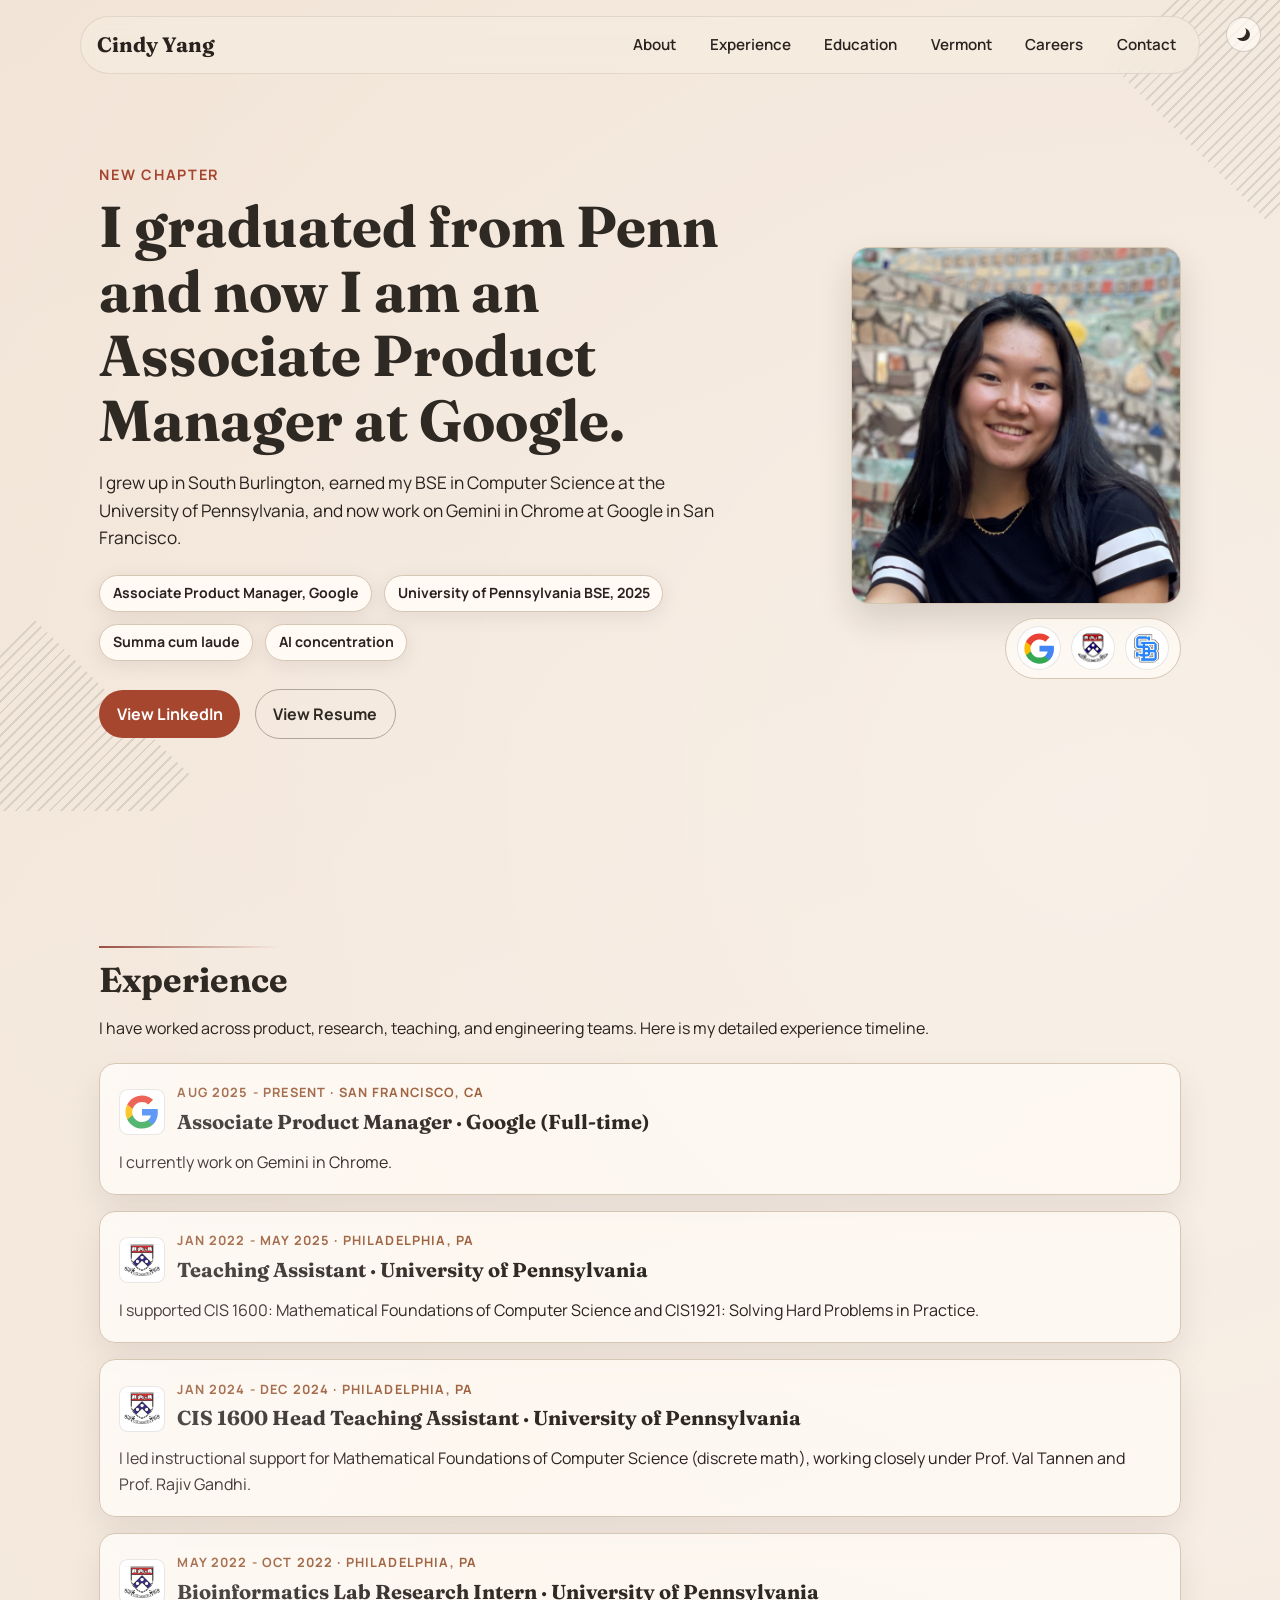
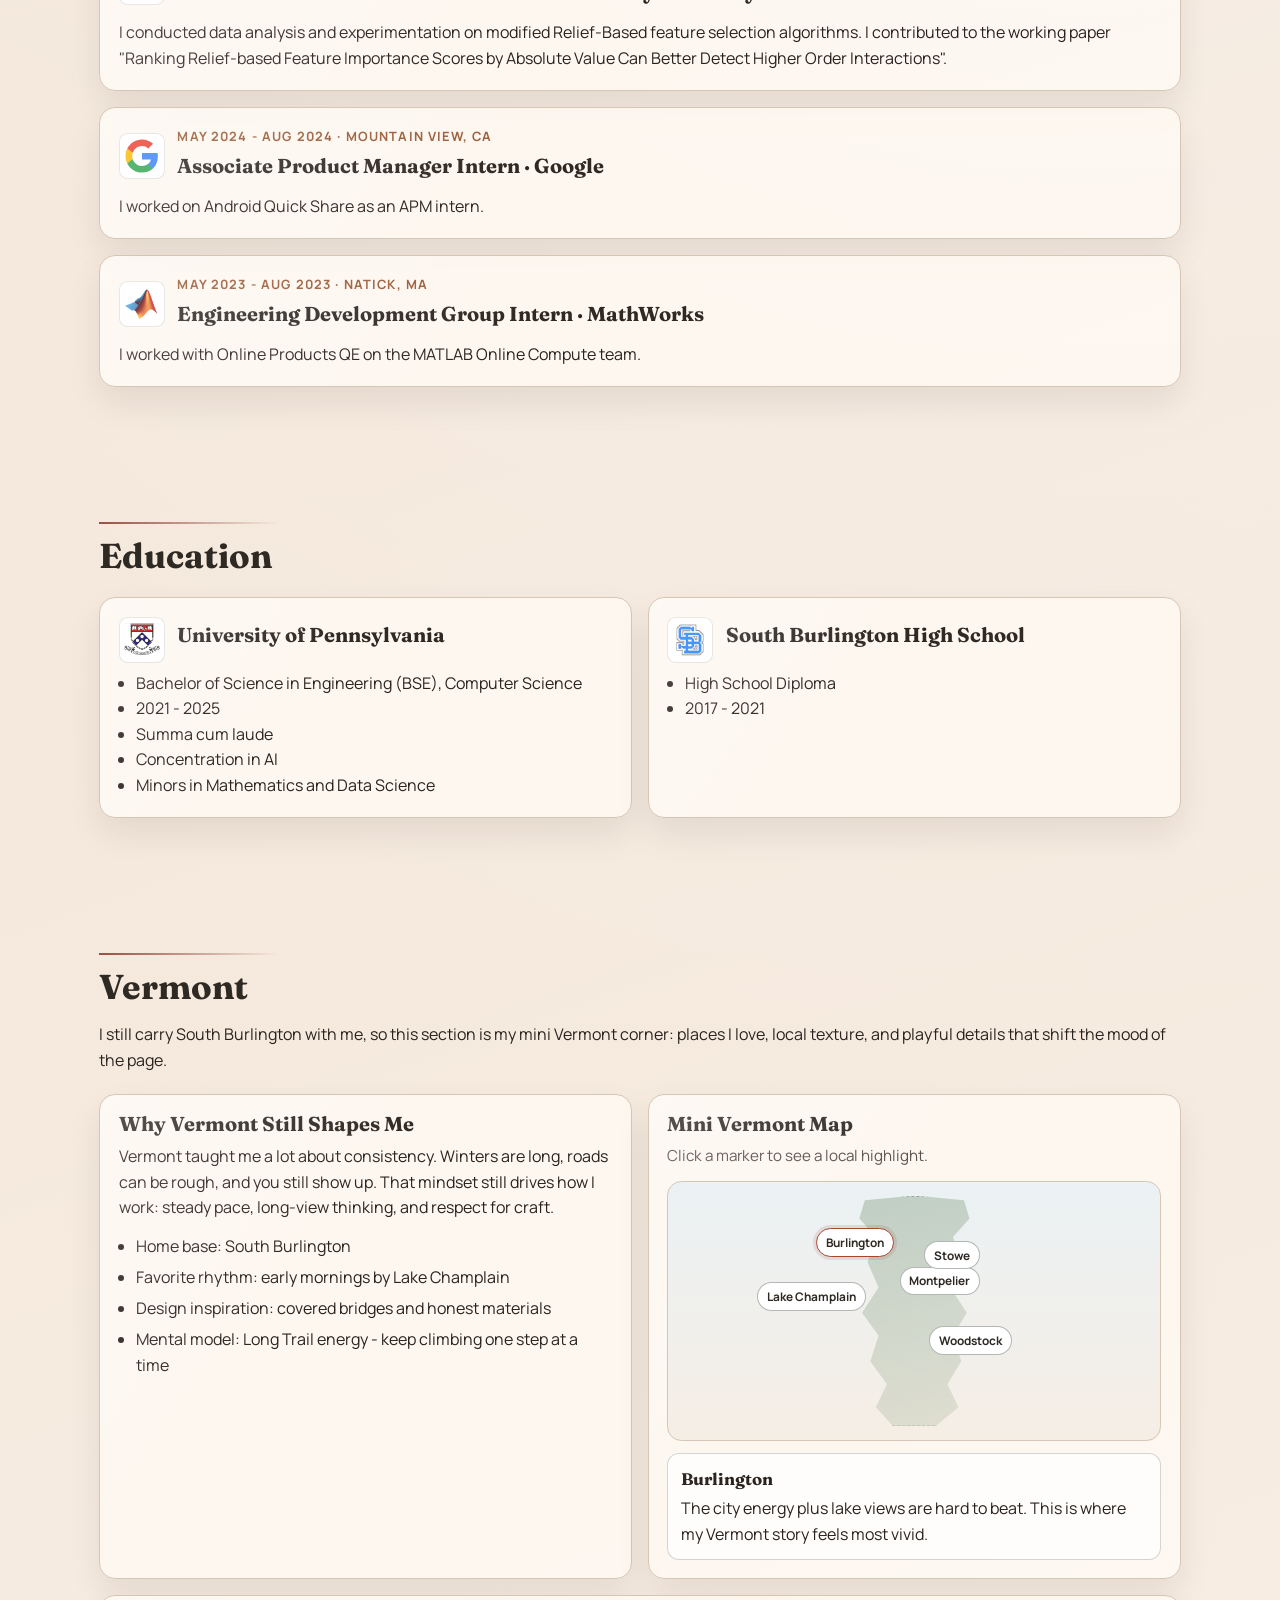
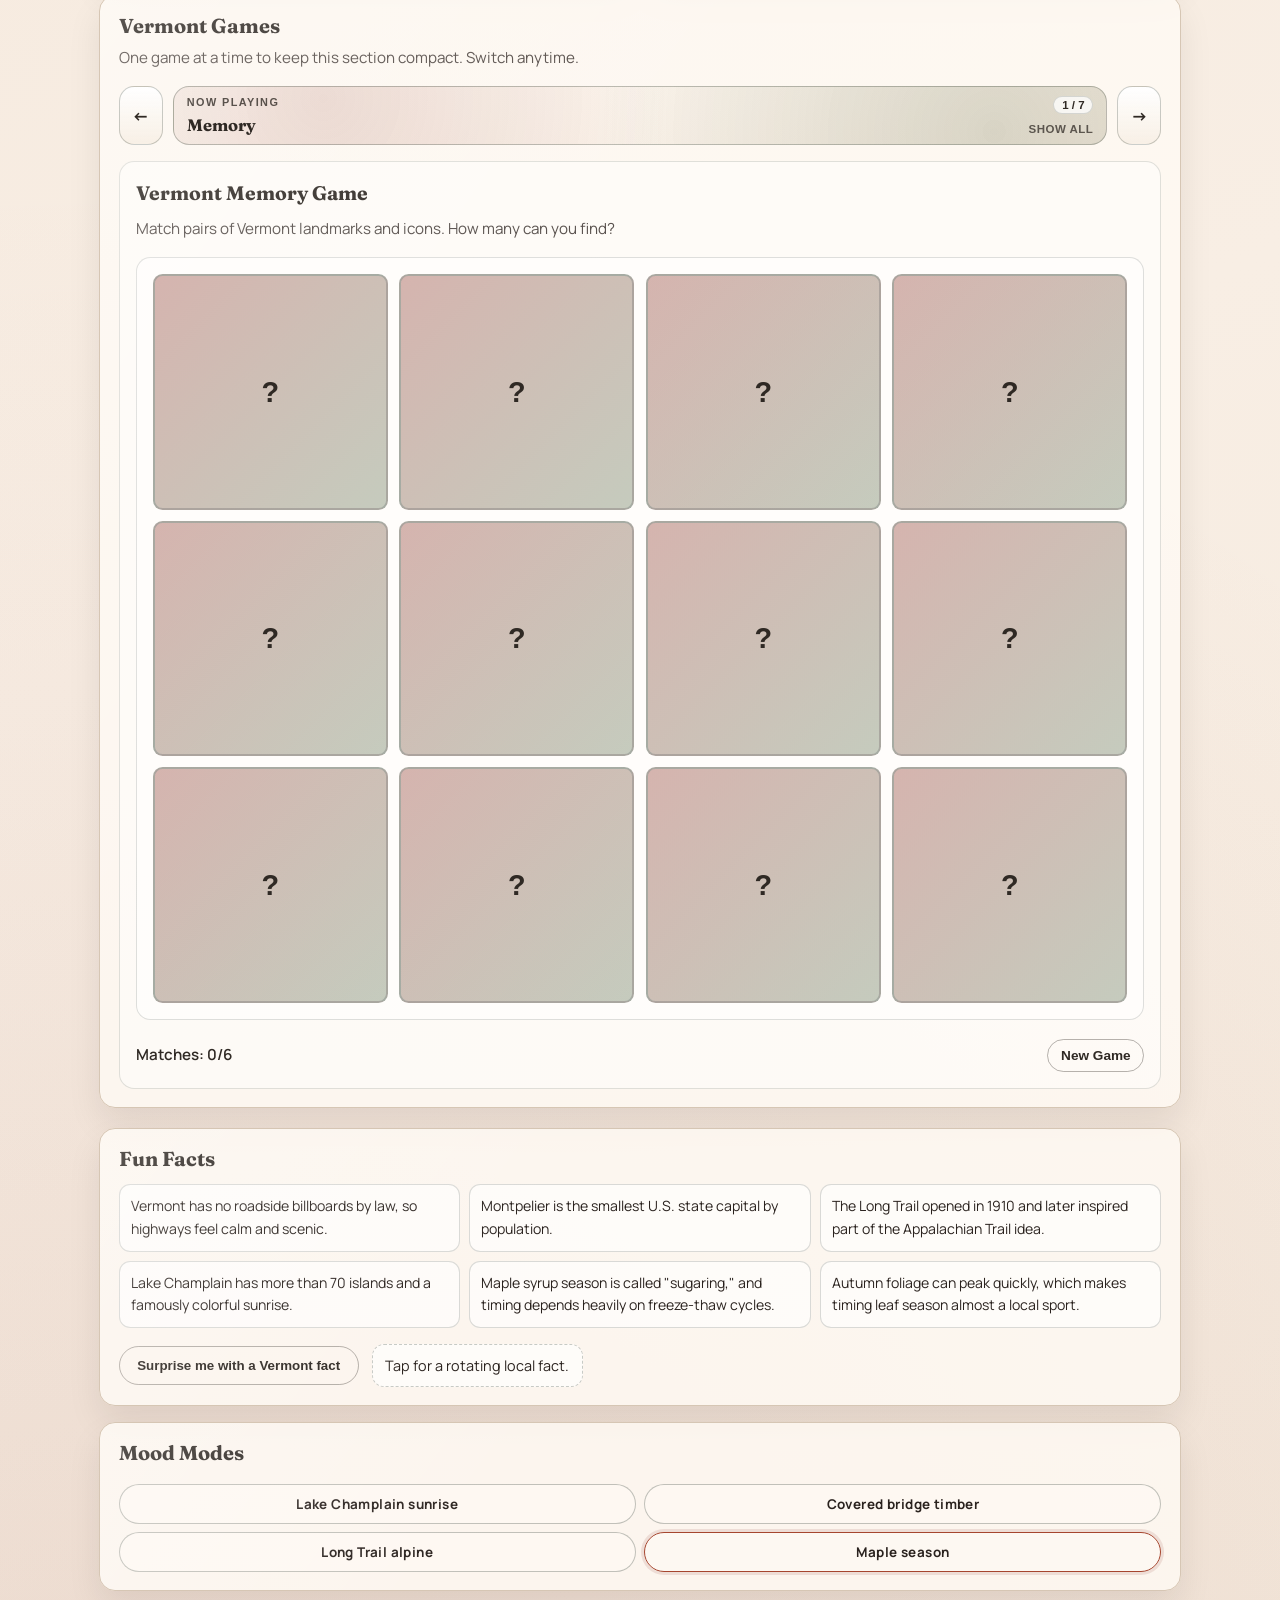
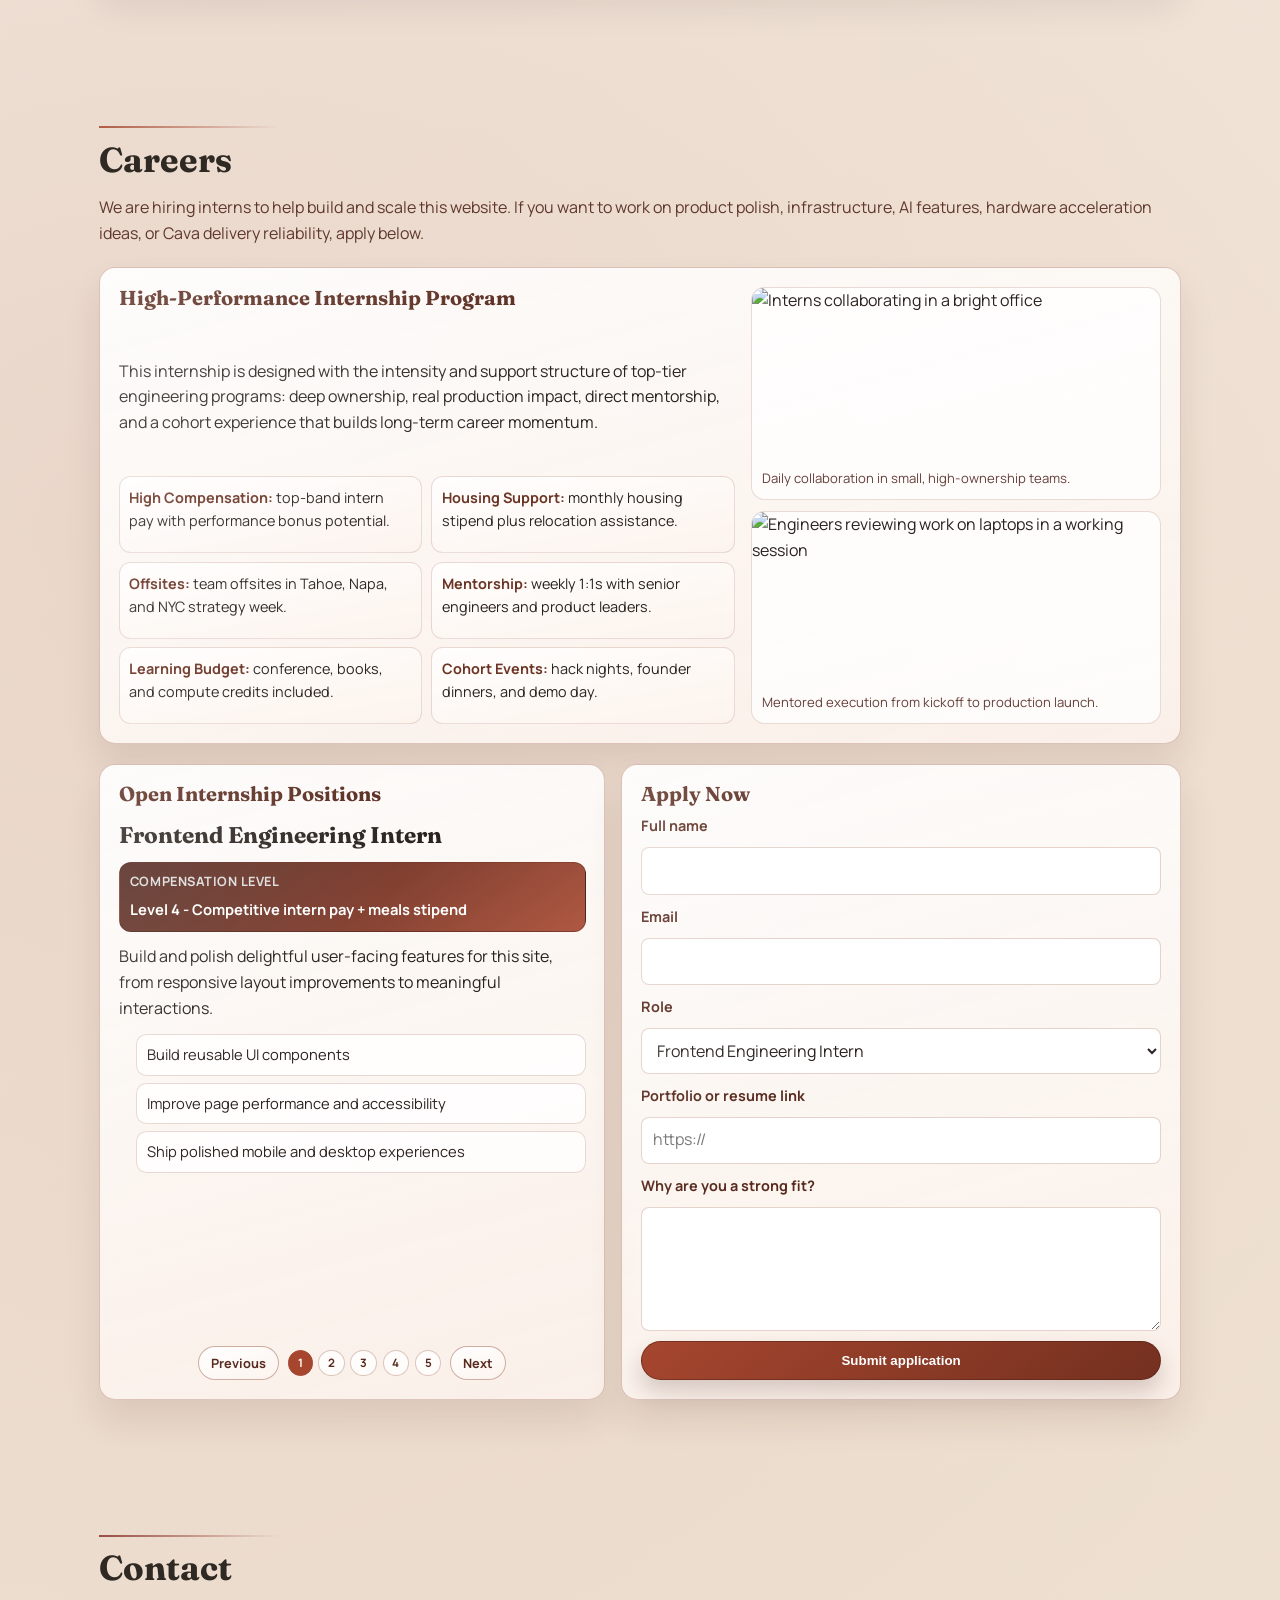
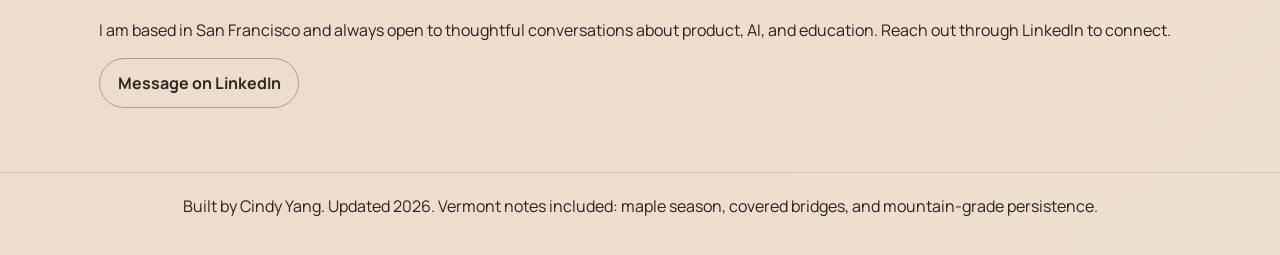
==== commit cf9d4787: "Merge branch 'main' of https://github.com/GeneralPoxter/cindy-yang26.github.io" ====
--- a/index.html
+++ b/index.html
@@ -12,6 +12,9 @@
 </head>
 <body>
     <header class="site-header" id="top">
+        <button class="theme-toggle" id="themeToggle" type="button" aria-pressed="false" aria-label="Switch to dark mode" title="Switch to dark mode">
+            <span class="theme-toggle-icon" aria-hidden="true"></span>
+        </button>
         <nav class="nav container" aria-label="Primary">
             <a class="brand" href="#top">Cindy Yang</a>
             <button class="menu-toggle" id="menuToggle" aria-expanded="false" aria-controls="navList">Menu</button>
@@ -79,22 +82,22 @@
                     <div class="role-head">
                         <img src="images/logos/upennLogo.jpg" alt="University of Pennsylvania logo" loading="lazy">
                         <div>
-                            <p class="card-tag">Jan 2025 - May 2025 · Philadelphia, PA</p>
+                            <p class="card-tag">Jan 2022 - May 2025 · Philadelphia, PA</p>
                             <h3>Teaching Assistant · University of Pennsylvania</h3>
                         </div>
                     </div>
-                    <p>I supported CIS1600: Mathematical Foundations of Computer Science and CIS1921: Solving Hard Problems in Practice.</p>
+                    <p>I supported CIS 1600: Mathematical Foundations of Computer Science and CIS1921: Solving Hard Problems in Practice.</p>
                 </article>
 
                 <article class="timeline-item card">
                     <div class="role-head">
                         <img src="images/logos/upennLogo.jpg" alt="University of Pennsylvania logo" loading="lazy">
                         <div>
-                            <p class="card-tag">Jan 2022 - Dec 2024 · Philadelphia, PA</p>
-                            <h3>CIS1600 Head Teaching Assistant · University of Pennsylvania</h3>
-                        </div>
-                    </div>
-                    <p>I led instructional support for Mathematical Foundations of Computer Science (discrete math).</p>
+                            <p class="card-tag">Jan 2024 - Dec 2024 · Philadelphia, PA</p>
+                            <h3>CIS 1600 Head Teaching Assistant · University of Pennsylvania</h3>
+                        </div>
+                    </div>
+                    <p>I led instructional support for Mathematical Foundations of Computer Science (discrete math), working closely under Prof. Val Tannen and Prof. Rajiv Gandhi.</p>
                 </article>
 
                 <article class="timeline-item card">
@@ -204,6 +207,196 @@
                 </article>
             </div>
 
+            <article class="vermont-games panel" aria-labelledby="vermontGamesHeading">
+                <div class="vermont-games-header">
+                    <h3 id="vermontGamesHeading">Vermont Games</h3>
+                    <p class="game-intro">One game at a time to keep this section compact. Switch anytime.</p>
+                </div>
+
+                <div class="game-switcher-wrap">
+                    <div class="game-switcher-controls" aria-label="Vermont game picker">
+                        <button class="game-nav-btn" id="gamePrevBtn" type="button" aria-label="Previous game">&larr;</button>
+                        <button class="game-picker-toggle" id="gamePickerToggle" type="button" aria-expanded="false" aria-controls="gamePickerMenu">
+                            <span class="picker-kicker">Now Playing</span>
+                            <span class="picker-title" id="gamePickerCurrent">Memory</span>
+                            <span class="picker-count" id="gamePickerCount">1 / 7</span>
+                            <span class="picker-action">Show all</span>
+                        </button>
+                        <button class="game-nav-btn" id="gameNextBtn" type="button" aria-label="Next game">&rarr;</button>
+                    </div>
+
+                    <div class="game-switcher" id="gamePickerMenu" role="tablist" aria-label="Vermont games" hidden>
+                        <button class="game-tab active" id="gameTabMemory" data-game-target="memory" role="tab" aria-selected="true" aria-controls="gamePanelMemory" type="button">Memory</button>
+                        <button class="game-tab" id="gameTabFlavor" data-game-target="flavor" role="tab" aria-selected="false" aria-controls="gamePanelFlavor" type="button">B&amp;J Flavor Quiz</button>
+                        <button class="game-tab" id="gameTabRace" data-game-target="race" role="tab" aria-selected="false" aria-controls="gamePanelRace" type="button">Syrup Racing</button>
+                        <button class="game-tab" id="gameTabAnimal" data-game-target="animal" role="tab" aria-selected="false" aria-controls="gamePanelAnimal" type="button">Moose vs Deer</button>
+                        <button class="game-tab" id="gameTabMath" data-game-target="math" role="tab" aria-selected="false" aria-controls="gamePanelMath" type="button">Maple Math</button>
+                        <button class="game-tab" id="gameTabEthan" data-game-target="ethan" role="tab" aria-selected="false" aria-controls="gamePanelEthan" type="button">Ethan Allen Express</button>
+                        <button class="game-tab" id="gameTabSlots" data-game-target="slots" role="tab" aria-selected="false" aria-controls="gamePanelSlots" type="button">Green Mountain Slots</button>
+                    </div>
+                </div>
+
+                <div class="game-panel-viewport">
+                    <article class="game-panel active memory-game-panel" id="gamePanelMemory" data-game-panel="memory" role="tabpanel" aria-labelledby="gameTabMemory">
+                        <h4>Vermont Memory Game</h4>
+                        <p class="game-intro">Match pairs of Vermont landmarks and icons. How many can you find?</p>
+                        <div class="game-board" id="gameBoard"></div>
+                        <div class="game-stats">
+                            <span>Matches: <span id="matchCount">0</span>/6</span>
+                            <button class="btn btn-secondary btn-small" id="resetGameBtn" type="button">New Game</button>
+                        </div>
+                    </article>
+
+                    <article class="game-panel ben-jerrys-panel" id="gamePanelFlavor" data-game-panel="flavor" role="tabpanel" aria-labelledby="gameTabFlavor" hidden>
+                        <h4>Ben & Jerry's Flavor Quiz</h4>
+                        <p class="game-intro">Match iconic Ben & Jerry's flavors with their descriptions. How many do you know?</p>
+                        <div class="ben-jerrys-game">
+                            <div class="flavor-list" id="flavorList"></div>
+                            <div class="flavor-description-list" id="flavorDescriptionList"></div>
+                        </div>
+                        <div class="ben-jerrys-stats">
+                            <span>Flavors Matched: <span id="flavorMatchCount">0</span>/8</span>
+                            <button class="btn btn-secondary btn-small" id="resetFlavorBtn" type="button">New Quiz</button>
+                        </div>
+                    </article>
+
+                    <article class="game-panel maple-racing-panel" id="gamePanelRace" data-game-panel="race" role="tabpanel" aria-labelledby="gameTabRace" hidden>
+                        <h4>Maple Syrup Racing</h4>
+                        <p class="game-intro">Pick your maple syrup and watch them race! Who will finish first?</p>
+                        <div class="maple-racing-game">
+                            <div class="race-container">
+                                <div class="race-lane" id="lane1">
+                                    <div class="syrup-stream golden-stream"></div>
+                                    <span class="lane-label">Golden</span>
+                                </div>
+                                <div class="race-lane" id="lane2">
+                                    <div class="syrup-stream amber-stream"></div>
+                                    <span class="lane-label">Amber</span>
+                                </div>
+                                <div class="race-lane" id="lane3">
+                                    <div class="syrup-stream dark-stream"></div>
+                                    <span class="lane-label">Dark</span>
+                                </div>
+                                <div class="race-lane" id="lane4">
+                                    <div class="syrup-stream very-dark-stream"></div>
+                                    <span class="lane-label">Very Dark</span>
+                                </div>
+                            </div>
+                            <div class="racing-controls">
+                                <button class="race-btn" data-lane="1" type="button">Pick Golden 🍯</button>
+                                <button class="race-btn" data-lane="2" type="button">Pick Amber 🍯</button>
+                                <button class="race-btn" data-lane="3" type="button">Pick Dark 🍯</button>
+                                <button class="race-btn" data-lane="4" type="button">Pick Very Dark 🍯</button>
+                            </div>
+                        </div>
+                        <div class="race-footer">
+                            <div class="racing-result" id="racingResult"></div>
+                            <button class="btn btn-secondary btn-small" id="resetRaceBtn" type="button">Race Again</button>
+                        </div>
+                    </article>
+
+                    <article class="game-panel moose-deer-panel" id="gamePanelAnimal" data-game-panel="animal" role="tabpanel" aria-labelledby="gameTabAnimal" hidden>
+                        <h4>Moose vs Deer Rapid-Fire</h4>
+                        <p class="game-intro">What do you see? Click as fast as you can!</p>
+                        <div class="moose-deer-game">
+                            <div class="animal-display" id="animalDisplay">
+                                <div class="animal-round-indicator" id="animalRoundIndicator" aria-live="polite">Round 0</div>
+                                <img id="animalImage" src="" alt="Animal" class="animal-image">
+                                <button class="btn btn-secondary btn-small" id="startAnimalBtn" type="button">Start Game</button>
+                            </div>
+                            <div class="animal-buttons">
+                                <button class="animal-btn" id="mooseBtn" type="button">Moose</button>
+                                <button class="animal-btn" id="deerBtn" type="button">Deer</button>
+                            </div>
+                        </div>
+                        <div class="animal-stats">
+                            <span>Score: <span id="animalScore">0</span></span>
+                            <span>Lives: <span id="animalLives">3</span></span>
+                            <span>Streak: <span id="animalStreak">0</span></span>
+                            <span>Time: <span id="animalTimer">60</span>s</span>
+                        </div>
+                    </article>
+
+                    <article class="game-panel maple-math-panel" id="gamePanelMath" data-game-panel="math" role="tabpanel" aria-labelledby="gameTabMath" hidden>
+                        <h4>Maple Math Challenge</h4>
+                        <p class="game-intro">Vermont is known for its MathCounts team, which I was a member of. Test out your mental math with this fun game!</p>
+                        <div class="maple-math-game">
+                            <div class="equation-display" id="equationDisplay">
+                                <div class="equation-text" id="equationText" aria-live="polite"></div>
+                                <button class="btn btn-secondary btn-small" id="startMathBtn" type="button">Start Challenge</button>
+                            </div>
+                            <div class="math-input-group">
+                                <input type="number" id="mathAnswer" step="any">
+                            </div>
+                        </div>
+                        <div class="math-stats">
+                            <span>Score: <span id="mathScore">0</span></span>
+                            <span>Streak: <span id="mathStreak">0</span></span>
+                            <span>Time: <span class="math-time-value"><span id="mathTimer">45</span>s</span></span>
+                        </div>
+                    </article>
+
+                    <article class="game-panel ethan-express-panel" id="gamePanelEthan" data-game-panel="ethan" role="tabpanel" aria-labelledby="gameTabEthan" hidden>
+                        <h4>Ethan Allen Express Route Run</h4>
+                        <p class="game-intro">Guide the Ethan Allen Express across Vermont. Pick up local products and grow your train without crashing into yourself or the Vermont border.</p>
+                        <div class="ethan-express-game">
+                            <div class="ethan-express-board" id="trainBoard" role="img" aria-label="Vermont-themed map board for the Ethan Allen Express game">
+                                <button class="btn btn-secondary btn-small" id="startTrainBtn" type="button">Start Run</button>
+                            </div>
+                        </div>
+                        <div class="ethan-express-stats">
+                            <span>Stops made: <span id="trainScore">0</span></span>
+                            <span>Train length: <span id="trainLength">3</span></span>
+                            <span>Pickup: <span id="trainProduct">Syrup</span></span>
+                            <span id="trainControlHint" class="train-control-hint">Controls: Arrow keys or WASD</span>
+                        </div>
+                    </article>
+
+                    <article class="game-panel vermont-slots-panel" id="gamePanelSlots" data-game-panel="slots" role="tabpanel" aria-labelledby="gameTabSlots" hidden>
+                        <h4>Green Mountain Slots</h4>
+                        <p class="game-intro">Spin Vermont-themed reels, build streaks, and chase your best payout run. Click the red lever handle to spin.</p>
+                        <div class="slots-game">
+                            <div class="slots-machine" id="slotsMachine">
+                                <div class="slots-marquee" id="slotsStatus">Land 3 of a kind for a big Vermont payout.</div>
+                                <div class="slots-header">
+                                    <span>Credits: <strong id="slotsCredits">20</strong></span>
+                                    <span>Bet: <strong id="slotsBet">1</strong></span>
+                                    <span>Best Win: <strong id="slotsBestWin">0</strong></span>
+                                </div>
+
+                                <div class="slots-reels" id="slotsReels" aria-live="polite" aria-label="Slot machine reels">
+                                    <div class="slot-reel" id="slotReel1">🍁</div>
+                                    <div class="slot-reel" id="slotReel2">🍁</div>
+                                    <div class="slot-reel" id="slotReel3">🍁</div>
+                                    <div class="slots-bankrupt-screen" id="slotsBankruptScreen" hidden>
+                                        <p>Bankrupt. Hit Reset to play again.</p>
+                                    </div>
+                                </div>
+
+                                <div class="slots-controls">
+                                    <button class="btn btn-secondary btn-small" id="slotsBetDownBtn" type="button">Bet -</button>
+                                    <button class="btn btn-secondary btn-small" id="slotsBetUpBtn" type="button">Bet +</button>
+                                    <button class="btn btn-secondary btn-small" id="slotsResetBtn" type="button">Reset</button>
+                                </div>
+
+                                <button class="slots-crank" id="slotsSpinBtn" type="button" aria-label="Pull slot machine arm to spin">
+                                    <span class="slots-crank-lever" aria-hidden="true">
+                                        <span class="slots-crank-shaft"></span>
+                                        <span class="slots-crank-knob"></span>
+                                    </span>
+                                </button>
+                            </div>
+
+                            <div class="slots-footer">
+                                <span>Streak: <strong id="slotsStreak">0</strong></span>
+                                <span>Spins: <strong id="slotsSpinCount">0</strong></span>
+                            </div>
+                        </div>
+                    </article>
+                </div>
+
+            </article>
+
             <article class="panel fact-lab">
                 <h3>Fun Facts</h3>
                 <div class="fact-grid">
@@ -220,13 +413,15 @@
                 </div>
             </article>
 
-            <h3 class="mood-title">Mood Modes</h3>
-            <div class="egg-grid">
-                <button type="button" class="easter-trigger" data-mode="lake" data-easter="Lake Champlain sunrise mode enabled">Lake Champlain sunrise</button>
-                <button type="button" class="easter-trigger" data-mode="bridge" data-easter="Covered bridge timber mode enabled">Covered bridge timber</button>
-                <button type="button" class="easter-trigger" data-mode="trail" data-easter="Long Trail alpine mode enabled">Long Trail alpine</button>
-                <button type="button" class="easter-trigger" data-mode="maple" data-easter="Maple season mode enabled">Maple season</button>
-            </div>
+            <article class="panel mood-lab" aria-labelledby="moodModesHeading">
+                <h3 id="moodModesHeading">Mood Modes</h3>
+                <div class="egg-grid">
+                    <button type="button" class="easter-trigger" data-mode="lake" data-easter="Lake Champlain sunrise mode enabled">Lake Champlain sunrise</button>
+                    <button type="button" class="easter-trigger" data-mode="bridge" data-easter="Covered bridge timber mode enabled">Covered bridge timber</button>
+                    <button type="button" class="easter-trigger" data-mode="trail" data-easter="Long Trail alpine mode enabled">Long Trail alpine</button>
+                    <button type="button" class="easter-trigger" data-mode="maple" data-easter="Maple season mode enabled">Maple season</button>
+                </div>
+            </article>
         </section>
 
         <section class="careers container reveal" id="careers">
--- a/style.css
+++ b/style.css
@@ -104,6 +104,67 @@
     --career-border-rgb: 157, 93, 71;
     --career-panel-rgb: 252, 243, 237;
 }
+body[data-theme="dark"] {
+    --wood-smoke: #ece9e4;
+    --ink: #dfdbd5;
+    --line: #595d63;
+    --paper: #30343a;
+    --dark-surface: rgba(60, 64, 71, 0.96);
+    --dark-elevated: rgba(63, 68, 75, 0.96);
+    --dark-control: rgba(66, 71, 78, 0.95);
+    --dark-accent: rgba(150, 150, 150, 0.22);
+    --dark-accent-ring: rgba(150, 150, 150, 0.18);
+    --dark-card-tint-a: rgba(133, 126, 118, 0.2);
+    --dark-card-tint-b: rgba(110, 115, 121, 0.16);
+    background:
+        radial-gradient(circle at 85% 12%, rgba(255, 255, 255, 0.1), transparent 34%),
+        radial-gradient(circle at 10% 80%, rgba(175, 172, 167, 0.13), transparent 36%),
+        linear-gradient(160deg, #2f3339 0%, #292d33 55%, #363a41 100%);
+}
+
+body[data-theme="dark"][data-mode="lake"] {
+    --maple-cream: #313b46;
+    --fog: #28333e;
+    --barn-red: #86a6bf;
+    --moss: #7895ac;
+    --dark-accent: rgba(126, 159, 186, 0.24);
+    --dark-accent-ring: rgba(126, 159, 186, 0.18);
+    --dark-card-tint-a: rgba(111, 143, 170, 0.2);
+    --dark-card-tint-b: rgba(91, 117, 140, 0.16);
+}
+
+body[data-theme="dark"][data-mode="bridge"] {
+    --maple-cream: #433930;
+    --fog: #372f28;
+    --barn-red: #b39a83;
+    --moss: #99836f;
+    --dark-accent: rgba(173, 147, 122, 0.24);
+    --dark-accent-ring: rgba(173, 147, 122, 0.18);
+    --dark-card-tint-a: rgba(155, 132, 111, 0.2);
+    --dark-card-tint-b: rgba(129, 109, 91, 0.16);
+}
+
+body[data-theme="dark"][data-mode="trail"] {
+    --maple-cream: #323c33;
+    --fog: #29322a;
+    --barn-red: #8fab90;
+    --moss: #7c957d;
+    --dark-accent: rgba(127, 153, 128, 0.24);
+    --dark-accent-ring: rgba(127, 153, 128, 0.18);
+    --dark-card-tint-a: rgba(112, 137, 112, 0.2);
+    --dark-card-tint-b: rgba(93, 113, 93, 0.16);
+}
+
+body[data-theme="dark"][data-mode="maple"] {
+    --maple-cream: #413730;
+    --fog: #362d27;
+    --barn-red: #ba9a79;
+    --moss: #9f8367;
+    --dark-accent: rgba(181, 152, 122, 0.24);
+    --dark-accent-ring: rgba(181, 152, 122, 0.18);
+    --dark-card-tint-a: rgba(164, 136, 109, 0.2);
+    --dark-card-tint-b: rgba(136, 113, 91, 0.16);
+}
 
 a {
     color: inherit;
@@ -179,6 +240,57 @@
     padding: 0.45rem 0.9rem;
 }
 
+.theme-toggle {
+    align-items: center;
+    background: rgba(255, 251, 245, 0.72);
+    border: 1px solid rgba(47, 41, 36, 0.2);
+    border-radius: 999px;
+    color: var(--wood-smoke);
+    cursor: pointer;
+    display: inline-flex;
+    height: 2.2rem;
+    justify-content: center;
+    position: fixed;
+    right: 1.2rem;
+    top: 1.05rem;
+    transition: background-color 0.2s ease, border-color 0.2s ease, transform 0.2s ease;
+    width: 2.2rem;
+    z-index: 35;
+}
+
+.theme-toggle:hover,
+.theme-toggle:focus-visible {
+    background: rgba(255, 255, 255, 0.95);
+    border-color: var(--barn-red);
+    outline: none;
+    transform: translateY(-1px);
+}
+
+.theme-toggle-icon {
+    border-radius: 50%;
+    box-shadow: inset -0.24rem -0.18rem 0 0 currentColor;
+    display: inline-block;
+    height: 0.86rem;
+    width: 0.86rem;
+}
+
+.theme-toggle.is-dark .theme-toggle-icon {
+    background: currentColor;
+    box-shadow: 0 0 0 0.14rem rgba(255, 251, 240, 0.22);
+}
+
+body[data-theme="dark"] .theme-toggle {
+    background: rgba(31, 33, 37, 0.8);
+    border-color: rgba(229, 229, 229, 0.2);
+    color: rgba(243, 238, 229, 0.94);
+}
+
+body[data-theme="dark"] .theme-toggle:hover,
+body[data-theme="dark"] .theme-toggle:focus-visible {
+    background: rgba(42, 44, 49, 0.94);
+    border-color: var(--barn-red);
+}
+
 .nav-list {
     display: flex;
     gap: 1.2rem;
@@ -770,6 +882,211 @@
     overflow: hidden;
 }
 
+.vermont-games {
+    margin-top: 1rem;
+}
+
+.fact-lab {
+    margin-top: 1.25rem;
+}
+
+.vermont-games-header {
+    margin-bottom: 0.9rem;
+}
+
+.game-switcher-wrap {
+    margin-bottom: 1rem;
+    position: relative;
+    z-index: 9;
+}
+
+.game-switcher-controls {
+    align-items: stretch;
+    display: grid;
+    gap: 0.6rem;
+    grid-template-columns: auto minmax(0, 1fr) auto;
+}
+
+.game-nav-btn {
+    align-items: center;
+    background: linear-gradient(180deg, rgba(255, 255, 255, 0.95), rgba(247, 238, 228, 0.9));
+    border: 1px solid rgba(39, 52, 41, 0.24);
+    border-radius: 0.95rem;
+    color: var(--wood-smoke);
+    cursor: pointer;
+    display: inline-flex;
+    font-family: "Manrope", sans-serif;
+    font-size: 1.05rem;
+    font-weight: 800;
+    justify-content: center;
+    min-width: 2.8rem;
+    padding: 0.45rem 0.65rem;
+    transition: transform 0.2s ease, box-shadow 0.2s ease, border-color 0.2s ease;
+}
+
+.game-nav-btn:hover,
+.game-nav-btn:focus-visible {
+    border-color: var(--barn-red);
+    box-shadow: 0 10px 18px rgba(25, 18, 12, 0.1);
+    outline: none;
+    transform: translateY(-1px);
+}
+
+.game-picker-toggle {
+    align-items: start;
+    background:
+        radial-gradient(circle at 16% 20%, rgba(138, 51, 40, 0.15), transparent 44%),
+        radial-gradient(circle at 88% 78%, rgba(95, 115, 82, 0.2), transparent 48%),
+        linear-gradient(160deg, rgba(255, 251, 245, 0.95), rgba(245, 233, 221, 0.95));
+    border: 1px solid rgba(39, 52, 41, 0.28);
+    border-radius: 1rem;
+    color: var(--wood-smoke);
+    cursor: pointer;
+    display: grid;
+    gap: 0.08rem;
+    grid-template-columns: 1fr auto;
+    grid-template-rows: auto auto;
+    padding: 0.55rem 0.8rem;
+    text-align: left;
+    transition: box-shadow 0.25s ease, border-color 0.25s ease, transform 0.2s ease;
+}
+
+.picker-action {
+    font-size: 0.72rem;
+    font-weight: 700;
+    grid-column: 2;
+    grid-row: 2;
+    letter-spacing: 0.04em;
+    opacity: 0.74;
+    place-self: end end;
+    text-transform: uppercase;
+}
+
+.game-picker-toggle:hover,
+.game-picker-toggle:focus-visible {
+    border-color: var(--barn-red);
+    box-shadow: 0 14px 24px rgba(34, 24, 16, 0.14);
+    outline: none;
+    transform: translateY(-1px);
+}
+
+.picker-kicker {
+    font-size: 0.68rem;
+    font-weight: 800;
+    grid-column: 1;
+    letter-spacing: 0.13em;
+    opacity: 0.78;
+    text-transform: uppercase;
+}
+
+.picker-title {
+    font-family: "Fraunces", serif;
+    font-size: 1.04rem;
+    font-weight: 700;
+    grid-column: 1;
+}
+
+.picker-count {
+    background: rgba(255, 255, 255, 0.76);
+    border: 1px solid rgba(39, 52, 41, 0.17);
+    border-radius: 999px;
+    font-size: 0.72rem;
+    font-weight: 700;
+    grid-column: 2;
+    grid-row: 1;
+    padding: 0.12rem 0.48rem;
+    place-self: start end;
+}
+
+.game-switcher {
+    background: linear-gradient(180deg, #fffdf9, #f4ecdf);
+    border: 1px solid rgba(39, 52, 41, 0.16);
+    border-radius: 0.95rem;
+    display: grid;
+    gap: 0.55rem;
+    grid-template-columns: repeat(auto-fit, minmax(145px, 1fr));
+    left: 0;
+    margin-top: 0;
+    position: absolute;
+    padding: 0.6rem;
+    right: 0;
+    top: calc(100% + 0.65rem);
+    z-index: 20;
+    box-shadow: 0 18px 28px rgba(30, 22, 15, 0.16);
+}
+
+.game-switcher[hidden] {
+    display: none;
+}
+
+.game-switcher.open {
+    animation: picker-drop 220ms ease;
+}
+
+@keyframes picker-drop {
+    from {
+        opacity: 0;
+        transform: translateY(-8px);
+    }
+
+    to {
+        opacity: 1;
+        transform: translateY(0);
+    }
+}
+
+.game-tab {
+    background: rgba(255, 251, 245, 0.82);
+    border: 1px solid rgba(39, 52, 41, 0.28);
+    border-radius: 0.8rem;
+    color: var(--wood-smoke);
+    cursor: pointer;
+    font-family: "Manrope", sans-serif;
+    font-size: 0.8rem;
+    font-weight: 700;
+    min-height: 2.45rem;
+    padding: 0.48rem 0.6rem;
+    transition: transform 0.2s ease, border-color 0.2s ease, box-shadow 0.2s ease, background-color 0.2s ease;
+}
+
+.game-tab:hover,
+.game-tab:focus-visible {
+    background: #fff;
+    border-color: var(--barn-red);
+    box-shadow: 0 8px 16px rgba(25, 18, 12, 0.08);
+    outline: none;
+    transform: translateY(-1px);
+}
+
+.game-tab.active {
+    background: rgba(138, 51, 40, 0.12);
+    border-color: var(--barn-red);
+    box-shadow: 0 0 0 2px rgba(138, 51, 40, 0.12), inset 0 -1px 0 rgba(138, 51, 40, 0.28);
+}
+
+.game-panel-viewport {
+    border: 1px solid rgba(39, 52, 41, 0.14);
+    border-radius: 0.95rem;
+    padding: 1rem;
+    background: rgba(255, 255, 255, 0.45);
+}
+
+.game-panel {
+    display: none;
+}
+
+.game-panel.active {
+    display: block;
+}
+
+.game-panel h4 {
+    color: var(--wood-smoke);
+    font-family: "Fraunces", serif;
+    font-size: 1.22rem;
+    margin-bottom: 0.5rem;
+}
+
+
 .map-copy {
     color: rgba(42, 34, 30, 0.8);
     font-size: 0.95rem;
@@ -859,8 +1176,1308 @@
     margin-bottom: 0.25rem;
 }
 
-.fact-lab {
+.farmer-market-game {
+    display: grid;
+    grid-template-columns: 1fr 1fr;
+    gap: 1rem;
+    margin-bottom: 1.2rem;
+    background: rgba(255, 255, 255, 0.5);
+    padding: 1rem;
+    border-radius: 0.9rem;
+    border: 1px solid rgba(39, 52, 41, 0.15);
+}
+
+.product-list,
+.description-list {
+    display: flex;
+    flex-direction: column;
+    gap: 0.7rem;
+}
+
+.farmer-product,
+.farmer-description {
+    background: rgba(255, 251, 245, 0.8);
+    border: 2px solid rgba(39, 52, 41, 0.25);
+    border-radius: 0.6rem;
+    padding: 0.8rem;
+    cursor: pointer;
+    transition: all 0.2s ease;
+    text-align: left;
+    font-family: "Manrope", sans-serif;
+    font-size: 0.9rem;
+    font-weight: 600;
+    color: var(--wood-smoke);
+}
+
+.farmer-product {
+    display: flex;
+    align-items: center;
+    gap: 0.8rem;
+}
+
+.farmer-product img {
+    width: 45px;
+    height: 45px;
+    object-fit: contain;
+    filter: drop-shadow(0 1px 2px rgba(0, 0, 0, 0.1));
+}
+
+.farmer-product span {
+    flex: 1;
+}
+
+.farmer-description {
+    padding: 0.7rem;
+    font-size: 0.85rem;
+    line-height: 1.4;
+}
+
+.farmer-product:hover,
+.farmer-description:hover {
+    border-color: var(--barn-red);
+    box-shadow: 0 2px 8px rgba(138, 51, 40, 0.1);
+    transform: translateX(2px);
+}
+
+.farmer-product.selected {
+    border-color: var(--barn-red);
+    background: rgba(138, 51, 40, 0.08);
+    box-shadow: 0 0 0 2px rgba(138, 51, 40, 0.15);
+}
+
+.farmer-product.matched,
+.farmer-description.matched {
+    background: rgba(95, 115, 82, 0.12);
+    border-color: var(--moss);
+    cursor: default;
+    opacity: 0.65;
+}
+
+.farmer-product.matched:hover,
+.farmer-description.matched:hover {
+    transform: none;
+}
+
+.farmer-description.wrong {
+    animation: shake 0.3s ease;
+    background: rgba(201, 86, 86, 0.1);
+    border-color: #c95656;
+}
+
+@keyframes shake {
+    0%, 100% { transform: translateX(0); }
+    25% { transform: translateX(-4px); }
+    75% { transform: translateX(4px); }
+}
+
+.farmer-market-stats {
+    display: flex;
+    align-items: center;
+    justify-content: space-between;
+    font-weight: 600;
+    color: var(--wood-smoke);
+    font-size: 0.95rem;
+}
+
+@media (max-width: 860px) {
+    .farmer-market-game {
+        grid-template-columns: 1fr;
+    }
+}
+
+.ben-jerrys-panel {
+    margin-top: 0;
+}
+
+.ben-jerrys-game {
+    display: grid;
+    grid-template-columns: 1fr 1fr;
+    gap: 1rem;
+    margin-bottom: 1.2rem;
+    background: rgba(255, 255, 255, 0.5);
+    padding: 1rem;
+    border-radius: 0.9rem;
+    border: 1px solid rgba(138, 51, 40, 0.2);
+}
+
+.flavor-list,
+.flavor-description-list {
+    display: flex;
+    flex-direction: column;
+    gap: 0.7rem;
+}
+
+.flavor-button,
+.flavor-description-button {
+    background: rgba(255, 251, 245, 0.85);
+    border: 2px solid rgba(138, 51, 40, 0.3);
+    border-radius: 0.6rem;
+    padding: 0.8rem;
+    cursor: pointer;
+    transition: all 0.2s ease;
+    text-align: left;
+    font-family: "Manrope", sans-serif;
+    font-size: 0.9rem;
+    font-weight: 600;
+    color: var(--wood-smoke);
+}
+
+.flavor-description-button {
+    padding: 0.7rem;
+    font-size: 0.85rem;
+    line-height: 1.4;
+}
+
+.flavor-button:hover,
+.flavor-description-button:hover {
+    border-color: #d67a68;
+    box-shadow: 0 2px 8px rgba(138, 51, 40, 0.12);
+    transform: translateX(2px);
+}
+
+.flavor-button.selected {
+    border-color: #d67a68;
+    background: rgba(214, 122, 104, 0.1);
+    box-shadow: 0 0 0 2px rgba(214, 122, 104, 0.15);
+}
+
+.flavor-button.matched,
+.flavor-description-button.matched {
+    background: rgba(95, 115, 82, 0.12);
+    border-color: var(--moss);
+    cursor: default;
+    opacity: 0.65;
+}
+
+.flavor-button.matched:hover,
+.flavor-description-button.matched:hover {
+    transform: none;
+}
+
+.flavor-description-button.wrong {
+    animation: shake 0.3s ease;
+    background: rgba(201, 86, 86, 0.1);
+    border-color: #c95656;
+}
+
+.ben-jerrys-stats {
+    display: flex;
+    align-items: center;
+    justify-content: space-between;
+    font-weight: 600;
+    color: var(--wood-smoke);
+    font-size: 0.95rem;
+}
+
+@media (max-width: 860px) {
+    .ben-jerrys-game {
+        grid-template-columns: 1fr;
+    }
+}
+
+.maple-racing-panel {
+    margin-top: 0;
+}
+
+.ethan-express-panel {
+    margin-top: 0;
+}
+
+.vermont-slots-panel {
+    margin-top: 0;
+}
+
+.slots-game {
+    margin: 0 auto;
+    max-width: 720px;
+}
+
+.slots-machine {
+    background: linear-gradient(180deg, #f3eee6 0%, #e9e1d5 100%);
+    border: 1px solid rgba(30, 33, 30, 0.22);
+    border-radius: 1.1rem;
+    box-shadow: 0 16px 30px rgba(32, 26, 21, 0.14), inset 0 1px 0 rgba(255, 255, 255, 0.85);
+    overflow: visible;
+    padding: 3rem 0.9rem;
+    position: relative;
+}
+
+.slots-machine::before,
+.slots-machine::after {
+    background:
+        radial-gradient(circle at 50% 50%, rgba(255, 244, 196, 0.95) 0 7px, rgba(212, 147, 56, 0.82) 7px 10px, transparent 10px) left center / 30px 22px repeat-x;
+    content: "";
+    filter: drop-shadow(0 0 4px rgba(224, 164, 67, 0.42));
+    height: 22px;
+    left: 0.6rem;
+    opacity: 0.42;
+    position: absolute;
+    right: 0.6rem;
+    z-index: 3;
+}
+
+.slots-machine::before {
+    top: 0.5rem;
+}
+
+.slots-machine::after {
+    bottom: 0.5rem;
+}
+
+.slots-machine.spinning-lights::before {
+    animation: slot-light-strip-a 220ms steps(2, end) infinite;
+}
+
+.slots-machine.spinning-lights::after {
+    animation: slot-light-strip-b 220ms steps(2, end) infinite;
+}
+
+@keyframes slot-light-strip-a {
+    0% {
+        background-position-x: 0;
+        opacity: 0.34;
+    }
+
+    100% {
+        background-position-x: 30px;
+        opacity: 0.9;
+    }
+}
+
+@keyframes slot-light-strip-b {
+    0% {
+        background-position-x: 30px;
+        opacity: 0.88;
+    }
+
+    100% {
+        background-position-x: 0;
+        opacity: 0.34;
+    }
+}
+
+.slots-marquee {
+    background: #1f2321;
+    border-radius: 0.65rem;
+    color: #f4eee4;
+    font-family: "Fraunces", serif;
+    font-size: 0.95rem;
+    font-weight: 700;
+    letter-spacing: 0.08em;
+    margin-bottom: 0.6rem;
+    padding: 0.45rem 0.7rem;
+    text-align: center;
+    text-transform: uppercase;
+}
+
+.slots-marquee#slotsStatus {
+    color: #f4eee4;
+    display: block;
+    font-size: 0.82rem;
+    font-weight: 700;
+    letter-spacing: 0.07em;
+}
+
+.slots-header {
+    display: grid;
+    gap: 0.45rem;
+    grid-template-columns: repeat(3, minmax(0, 1fr));
+    margin-bottom: 0.65rem;
+}
+
+.slots-header span {
+    background: rgba(255, 255, 255, 0.72);
+    border: 1px solid rgba(34, 39, 36, 0.14);
+    border-radius: 0.5rem;
+    color: rgba(42, 34, 30, 0.9);
+    font-size: 0.78rem;
+    font-weight: 700;
+    letter-spacing: 0.03em;
+    padding: 0.42rem 0.5rem;
+    text-align: center;
+    text-transform: uppercase;
+}
+
+.slots-header strong,
+.slots-footer strong {
+    color: var(--barn-red);
+}
+
+.slots-reels {
+    background: linear-gradient(180deg, #1e2120 0%, #2a2f2d 100%);
+    border: 1px solid rgba(21, 24, 23, 0.7);
+    border-radius: 0.8rem;
+    display: grid;
+    gap: 0.55rem;
+    grid-template-columns: repeat(3, minmax(0, 1fr));
+    margin: 0;
+    overflow: hidden;
+    padding: 0.75rem;
+    position: relative;
+}
+
+.slots-bankrupt-screen {
+    align-items: center;
+    background: rgba(17, 20, 20, 0.78);
+    border: 1px solid rgba(255, 255, 255, 0.16);
+    border-radius: 0.62rem;
+    color: #fff8ef;
+    display: flex;
+    font-family: "Fraunces", serif;
+    font-size: 1rem;
+    font-weight: 700;
+    inset: 0.75rem;
+    justify-content: center;
+    letter-spacing: 0.03em;
+    padding: 1rem;
+    position: absolute;
+    text-align: center;
+    z-index: 8;
+}
+
+.slots-bankrupt-screen[hidden] {
+    display: none;
+}
+
+.slots-machine.bankrupt .slot-reel {
+    opacity: 0.35;
+}
+
+.slot-reel {
+    --slot-cell-height: 106px;
+    background: linear-gradient(180deg, #e5dfd3 0%, #d9d2c6 100%);
+    border: 2px solid rgba(214, 208, 197, 0.95);
+    border-radius: 0.72rem;
+    box-shadow:
+        inset 0 0 0 1px rgba(76, 70, 62, 0.2),
+        inset 0 22px 20px rgba(255, 255, 255, 0.24),
+        inset 0 -16px 18px rgba(0, 0, 0, 0.1);
+    height: var(--slot-cell-height);
+    overflow: hidden;
+    position: relative;
+    transition: transform 0.12s ease, border-color 0.12s ease, box-shadow 0.12s ease;
+    z-index: 1;
+}
+
+.slot-reel::before {
+    background: linear-gradient(180deg, rgba(26, 30, 29, 0.22), transparent 28%, transparent 72%, rgba(26, 30, 29, 0.22));
+    content: "";
+    inset: 0;
+    pointer-events: none;
+    position: absolute;
+    z-index: 3;
+}
+
+.slot-reel::after {
+    background: linear-gradient(180deg, rgba(255, 255, 255, 0.32), transparent 42%);
+    content: "";
+    inset: 0;
+    pointer-events: none;
+    position: absolute;
+    z-index: 4;
+}
+
+.slot-track {
+    display: flex;
+    flex-direction: column;
+    transform: translateY(0);
+    will-change: transform;
+    z-index: 2;
+}
+
+.slot-cell {
+    align-items: center;
+    display: flex;
+    font-size: clamp(2rem, 4.5vw, 2.8rem);
+    height: var(--slot-cell-height);
+    justify-content: center;
+    line-height: 1;
+    user-select: none;
+}
+
+.slot-reel.spinning {
+    border-color: rgba(166, 70, 47, 0.88);
+    box-shadow:
+        inset 0 0 0 1px rgba(255, 255, 255, 0.4),
+        inset 0 0 24px rgba(0, 0, 0, 0.2),
+        0 0 0 2px rgba(166, 70, 47, 0.24);
+    transform: translateY(1px);
+}
+
+.slot-reel.settling {
+    animation: slot-reel-settle 180ms ease-out;
+}
+
+@keyframes slot-reel-settle {
+    0% {
+        transform: translateY(1px) scale(0.996);
+    }
+
+    100% {
+        transform: translateY(0) scale(1);
+    }
+}
+
+.slots-controls {
+    display: grid;
+    gap: 0.45rem;
+    grid-template-columns: repeat(3, minmax(0, 1fr));
+    margin-top: 0.6rem;
+}
+
+.slots-controls .btn {
+    border-radius: 0.55rem;
+    padding: 0.52rem 0.7rem;
+    text-align: center;
+    width: 100%;
+}
+
+#slotsSpinBtn {
+    border: 0;
+    box-shadow: none;
+    letter-spacing: normal;
+    text-transform: none;
+}
+
+#slotsSpinBtn:disabled {
+    opacity: 1;
+}
+
+.slots-crank {
+    --lever-offset-x: 26px;
+    --lever-offset-y: 10px;
+    --shaft-length: 122px;
+    --shaft-width: 18px;
+    --knob-size: 38px;
+    --pivot-size: 32px;
+    --mount-width: 22px;
+    --mount-height: 48px;
+    appearance: none;
+    background: transparent;
+    border: 0;
+    border-radius: 0;
+    cursor: pointer;
+    height: 176px;
+    padding: 0;
+    position: absolute;
+    right: -34px;
+    top: 0;
+    width: 66px;
+    z-index: 9;
+}
+
+.slots-crank:focus-visible {
+    outline: 2px solid rgba(166, 70, 47, 0.6);
+    outline-offset: 2px;
+}
+
+.slots-crank:disabled {
+    cursor: not-allowed;
+}
+
+.slots-crank-lever {
+    display: block;
+    height: calc(var(--shaft-length) + var(--knob-size));
+    left: var(--lever-offset-x);
+    position: absolute;
+    top: var(--lever-offset-y);
+    transform: rotate(-150deg);
+    transform-origin: 0 0;
+    width: var(--knob-size);
+}
+
+.slots-crank-shaft {
+    background: linear-gradient(180deg, #61544a 0%, #453a32 100%);
+    border: 1px solid rgba(255, 244, 227, 0.28);
+    border-radius: 999px;
+    box-shadow: inset 0 1px 0 rgba(255, 255, 255, 0.22), 0 2px 5px rgba(0, 0, 0, 0.28);
+    height: var(--shaft-length);
+    left: calc(var(--shaft-width) / -2);
+    position: absolute;
+    top: 0;
+    width: var(--shaft-width);
+}
+
+.slots-crank::before {
+    background: radial-gradient(circle at 35% 30%, #6e655f 0%, #443c38 70%, #2d2825 100%);
+    border: 2px solid rgba(240, 230, 212, 0.45);
+    border-radius: 999px;
+    box-shadow: inset 0 1px 0 rgba(255, 255, 255, 0.24), 0 2px 5px rgba(0, 0, 0, 0.35), 0 0 0 3px rgba(43, 37, 34, 0.35);
+    content: "";
+    height: var(--pivot-size);
+    left: calc(var(--lever-offset-x) - (var(--pivot-size) / 2));
+    position: absolute;
+    top: calc(var(--lever-offset-y) - (var(--pivot-size) / 2));
+    width: var(--pivot-size);
+}
+
+.slots-crank::after {
+    background: linear-gradient(180deg, #b53b24 0%, #8f2516 100%);
+    border: 1px solid rgba(82, 17, 11, 0.72);
+    border-radius: 0.85rem;
+    box-shadow: inset 0 1px 0 rgba(255, 255, 255, 0.16), 0 2px 4px rgba(0, 0, 0, 0.28);
+    content: "";
+    height: var(--mount-height);
+    left: calc(var(--lever-offset-x) - var(--mount-width) - 1px);
+    position: absolute;
+    top: calc(var(--lever-offset-y) - (var(--mount-height) / 2) + 2px);
+    width: var(--mount-width);
+    z-index: -1;
+}
+
+.slots-crank-knob {
+    background: radial-gradient(circle at 34% 34%, #f04a35 0%, #c9251c 68%, #8f140f 100%);
+    border: 1px solid rgba(84, 8, 6, 0.65);
+    border-radius: 999px;
+    box-shadow: 0 2px 5px rgba(0, 0, 0, 0.3), inset -2px -3px 0 rgba(0, 0, 0, 0.16);
+    height: var(--knob-size);
+    left: calc(var(--knob-size) / -2);
+    position: absolute;
+    top: calc(var(--shaft-length) - (var(--knob-size) / 2));
+    width: var(--knob-size);
+}
+
+.slots-crank.is-pulling .slots-crank-lever {
+    animation: slot-lever-pull 460ms cubic-bezier(0.22, 0.72, 0.24, 1);
+}
+
+@keyframes slot-lever-pull {
+    0% {
+        transform: rotate(-150deg);
+    }
+
+    55% {
+        transform: rotate(-30deg);
+    }
+
+    78% {
+        transform: rotate(-120deg);
+    }
+
+    100% {
+        transform: rotate(-150deg);
+    }
+}
+
+.slots-footer {
+    border-top: 1px solid rgba(39, 52, 41, 0.16);
+    display: flex;
+    flex-wrap: wrap;
+    gap: 0.7rem;
+    justify-content: space-between;
+    font-size: 0.95rem;
+    font-weight: 700;
+    margin-top: 0.8rem;
+    padding-top: 0.65rem;
+}
+
+.ethan-express-game {
+    display: flex;
+    justify-content: center;
+    margin-bottom: 1rem;
+}
+
+.ethan-express-board {
+    aspect-ratio: 1 / 1;
+    background: url("images/ethan/vermont-board.svg") center/cover no-repeat;
+    border: 3px solid rgba(118, 158, 128, 0.35);
+    border-radius: 0.95rem;
+    box-shadow: 0 0 0 2px rgba(238, 248, 238, 0.55) inset, 0 14px 28px rgba(23, 36, 30, 0.2);
+    overflow: hidden;
+    padding: 0.85rem;
+    position: relative;
+    touch-action: none;
+    height: min(62vh, 680px);
+    width: min(62vh, 680px);
+    max-width: 100%;
+}
+
+.ethan-express-board::before {
+    background: rgba(22, 33, 30, 0.24);
+    border: 2px solid rgba(35, 58, 46, 0.58);
+    border-radius: 0.75rem;
+    content: "";
+    inset: 0.5rem;
+    opacity: 0;
+    pointer-events: none;
+    position: absolute;
+    transition: opacity 0.2s ease;
+    z-index: 2;
+}
+
+.ethan-express-board.overlay-active::before {
+    opacity: 1;
+}
+
+.ethan-express-board::after {
+    background: radial-gradient(circle at 50% 50%, rgba(210, 34, 34, 0.42), rgba(145, 18, 18, 0.15) 65%, transparent 88%);
+    content: "";
+    inset: 0;
+    opacity: 0;
+    pointer-events: none;
+    position: absolute;
+    z-index: 2;
+}
+
+.ethan-express-board.crash-state {
+    animation: train-crash-shake 420ms cubic-bezier(.36,.07,.19,.97) both;
+}
+
+.ethan-express-board.crash-state::after {
+    animation: train-crash-flash 620ms ease-out both;
+}
+
+@keyframes train-crash-shake {
+    0% { transform: translateX(0); }
+    15% { transform: translateX(-5px) rotate(-0.6deg); }
+    30% { transform: translateX(6px) rotate(0.7deg); }
+    45% { transform: translateX(-5px) rotate(-0.5deg); }
+    60% { transform: translateX(4px) rotate(0.4deg); }
+    75% { transform: translateX(-3px) rotate(-0.25deg); }
+    100% { transform: translateX(0) rotate(0); }
+}
+
+@keyframes train-crash-flash {
+    0% { opacity: 0; }
+    18% { opacity: 1; }
+    55% { opacity: 0.58; }
+    100% { opacity: 0; }
+}
+
+#startTrainBtn {
+    background: rgba(255, 255, 255, 0.92);
+    border: 1px solid rgba(39, 52, 41, 0.26);
+    box-shadow: 0 12px 24px rgba(17, 24, 32, 0.2);
+    left: 50%;
+    min-width: 130px;
+    pointer-events: auto;
+    position: absolute;
+    top: 50%;
+    transform: translate(-50%, -50%);
+    z-index: 3;
+}
+
+.train-grid {
+    display: grid;
+    gap: 0;
+    grid-template-columns: repeat(14, minmax(0, 1fr));
+    grid-template-rows: repeat(14, minmax(0, 1fr));
+    height: 100%;
+    position: relative;
+    z-index: 1;
+}
+
+.train-cell {
+    background: rgba(255, 255, 255, 0.2);
+    border-radius: 0.08rem;
+    transition: background-color 0.12s linear;
+    background-position: center;
+    background-repeat: no-repeat;
+    background-size: 104%;
+}
+
+.train-cell.train-track {
+    background-image: url("images/ethan/ethan-car.svg");
+    box-shadow: inset 0 0 0 1px rgba(25, 42, 57, 0.08);
+}
+
+.train-cell.train-locomotive {
+    background-image: url("images/ethan/ethan-engine.svg");
+    box-shadow: 0 0 0 1px rgba(255, 255, 255, 0.25), 0 2px 6px rgba(0, 0, 0, 0.22);
+}
+
+.train-cell.train-heading-up {
+    transform: rotate(-90deg);
+}
+
+.train-cell.train-heading-down {
+    transform: rotate(90deg);
+}
+
+.train-cell.train-heading-left {
+    transform: rotate(180deg);
+}
+
+.train-cell.train-heading-right {
+    transform: rotate(0deg);
+}
+
+.train-cell.train-product {
+    background-size: 96%;
+}
+
+.train-cell.product-syrup {
+    background-image: url("images/ethan/product-syrup.svg");
+}
+
+.train-cell.product-cheese {
+    background-image: url("images/ethan/product-cheese.svg");
+}
+
+.train-cell.product-apple {
+    background-image: url("images/ethan/product-apple.svg");
+}
+
+.train-cell.product-flannel {
+    background-image: url("images/ethan/product-flannel.svg");
+}
+
+.train-cell.product-ski {
+    background-image: url("images/ethan/product-ski.svg");
+}
+
+.train-cell.product-berries {
+    background-image: url("images/ethan/product-berries.svg");
+}
+
+.ethan-express-stats {
+    align-items: center;
+    display: flex;
+    flex-wrap: wrap;
+    gap: 0.75rem;
+    justify-content: space-between;
+    font-size: 0.93rem;
+    font-weight: 700;
+}
+
+.ethan-express-stats span span {
+    color: var(--barn-red);
+}
+
+.train-control-hint {
+    color: rgba(42, 34, 30, 0.78);
+    font-weight: 600;
+}
+
+@media (max-width: 860px) {
+    .ethan-express-board {
+        height: min(56vh, 540px);
+        width: min(56vh, 540px);
+        max-width: 100%;
+    }
+}
+
+.maple-racing-game {
+    display: flex;
+    flex-direction: column;
+    gap: 1.5rem;
+    margin-bottom: 1.2rem;
+    background: rgba(255, 255, 255, 0.5);
+    padding: 1.5rem;
+    border-radius: 0.9rem;
+    border: 1px solid rgba(138, 51, 40, 0.2);
+}
+
+.race-container {
+    display: flex;
+    flex-direction: column;
+    gap: 1rem;
+}
+
+.race-lane {
+    position: relative;
+    height: 60px;
+    background: linear-gradient(90deg, rgba(255, 255, 255, 0.6), rgba(245, 236, 223, 0.4));
+    border: 2px solid rgba(39, 52, 41, 0.2);
+    border-radius: 0.5rem;
+    overflow: hidden;
+    display: flex;
+    align-items: center;
+}
+
+.syrup-stream {
+    height: 100%;
+    display: flex;
+    align-items: center;
+    justify-content: flex-end;
+    padding-right: 8px;
+    border-radius: 0.5rem;
+    box-shadow: inset 0 2px 4px rgba(0, 0, 0, 0.1);
+    width: 0%;
+    transition: width 0.05s linear;
+    font-weight: 700;
+    font-size: 1.4rem;
+}
+
+.golden-stream {
+    background: linear-gradient(90deg, #f4d460, #f9e8a0);
+}
+
+.amber-stream {
+    background: linear-gradient(90deg, #d4a040, #e8b860);
+}
+
+.dark-stream {
+    background: linear-gradient(90deg, #8a6b3a, #a88550);
+}
+
+.very-dark-stream {
+    background: linear-gradient(90deg, #5a4a2a, #7a5a3a);
+    color: #fff;
+}
+
+.lane-label {
+    position: absolute;
+    left: 8px;
+    font-weight: 700;
+    font-size: 0.9rem;
+    color: var(--wood-smoke);
+    pointer-events: none;
+    z-index: 2;
+}
+
+.racing-controls {
+    display: grid;
+    grid-template-columns: repeat(2, 1fr);
+    gap: 0.8rem;
+}
+
+.race-btn {
+    background: rgba(255, 251, 245, 0.85);
+    border: 2px solid rgba(138, 51, 40, 0.3);
+    border-radius: 0.6rem;
+    padding: 0.8rem;
+    cursor: pointer;
+    font-family: "Manrope", sans-serif;
+    font-size: 0.9rem;
+    font-weight: 700;
+    color: var(--wood-smoke);
+    transition: all 0.2s ease;
+}
+
+.race-btn:hover:not(:disabled) {
+    border-color: var(--barn-red);
+    background: #fff;
+    box-shadow: 0 4px 12px rgba(138, 51, 40, 0.15);
+    transform: translateY(-2px);
+}
+
+.race-btn:disabled {
+    opacity: 0.6;
+    cursor: not-allowed;
+}
+
+.racing-result {
+    text-align: center;
+    font-size: 1.1rem;
+    font-weight: 700;
+    min-height: 30px;
+    padding: 0.5rem;
+    border-radius: 0.5rem;
+}
+
+.race-footer {
+    align-items: center;
+    display: flex;
+    gap: 0.8rem;
+    justify-content: flex-end;
+    margin-top: 0.9rem;
+}
+
+.race-footer .racing-result {
+    flex: 1;
+    margin: 0;
+}
+
+.race-footer .btn {
+    flex-shrink: 0;
+}
+
+.racing-result.winner {
+    color: #2d7a3a;
+    background: rgba(95, 115, 82, 0.1);
+}
+
+.racing-result.loser {
+    color: var(--barn-red);
+    background: rgba(138, 51, 40, 0.08);
+}
+
+@media (max-width: 860px) {
+    .racing-controls {
+        grid-template-columns: 1fr;
+    }
+    
+    .race-lane {
+        height: 50px;
+    }
+}
+
+.moose-deer-panel {
+    margin-top: 0;
+}
+
+.moose-deer-game {
+    display: flex;
+    flex-direction: column;
+    gap: 1.5rem;
+    margin-bottom: 1.5rem;
+    background: rgba(255, 255, 255, 0.5);
+    padding: 1.5rem;
+    border-radius: 0.9rem;
+    border: 1px solid rgba(39, 52, 41, 0.2);
+}
+
+.animal-display {
+    display: flex;
+    align-items: center;
+    justify-content: center;
+    position: relative;
+    min-height: 240px;
+    background: linear-gradient(135deg, rgba(95, 115, 82, 0.08), rgba(138, 51, 40, 0.05));
+    border: 2px dashed rgba(39, 52, 41, 0.2);
+    border-radius: 0.8rem;
+}
+
+.animal-display.new-round {
+    animation: animal-round-pulse 0.22s ease-out;
+}
+
+@keyframes animal-round-pulse {
+    0% {
+        border-color: rgba(138, 51, 40, 0.55);
+        box-shadow: inset 0 0 0 999px rgba(138, 51, 40, 0.08);
+    }
+
+    100% {
+        border-color: rgba(39, 52, 41, 0.2);
+        box-shadow: inset 0 0 0 999px rgba(138, 51, 40, 0);
+    }
+}
+
+.animal-round-indicator {
+    background: rgba(255, 250, 244, 0.9);
+    border: 1px solid rgba(39, 52, 41, 0.25);
+    border-radius: 999px;
+    color: var(--wood-smoke);
+    font-size: 0.78rem;
+    font-weight: 700;
+    letter-spacing: 0.04em;
+    padding: 0.3rem 0.65rem;
+    position: absolute;
+    right: 0.75rem;
+    text-transform: uppercase;
+    top: 0.75rem;
+}
+
+.animal-image[src=""] {
+    display: none;
+}
+
+#startAnimalBtn {
+    left: 50%;
+    position: absolute;
+    top: 50%;
+    transform: translate(-50%, -50%);
+    z-index: 2;
+}
+
+.animal-image {
+    width: 200px;
+    height: 200px;
+    object-fit: contain;
+    filter: drop-shadow(0 4px 8px rgba(0, 0, 0, 0.15));
+}
+
+.animal-buttons {
+    display: grid;
+    grid-template-columns: repeat(2, 1fr);
+    gap: 1rem;
+}
+
+.animal-btn {
+    background: rgba(255, 251, 245, 0.85);
+    border: 2px solid rgba(39, 52, 41, 0.25);
+    border-radius: 0.6rem;
+    padding: 1rem;
+    cursor: pointer;
+    font-family: "Manrope", sans-serif;
+    font-size: 1.1rem;
+    font-weight: 700;
+    color: var(--wood-smoke);
+    transition: all 0.2s ease;
+}
+
+.animal-btn:hover:not(:disabled) {
+    border-color: var(--barn-red);
+    background: #fff;
+    box-shadow: 0 6px 16px rgba(138, 51, 40, 0.2);
+    transform: translateY(-3px);
+}
+
+.animal-btn:disabled {
+    opacity: 0.5;
+    cursor: not-allowed;
+}
+
+.animal-stats {
+    display: flex;
+    gap: 2rem;
+    font-weight: 700;
+    color: var(--wood-smoke);
+    font-size: 1rem;
+    justify-content: center;
+}
+
+.animal-stats span {
+    display: flex;
+    gap: 0.5rem;
+    align-items: center;
+}
+
+.animal-stats span span {
+    color: var(--barn-red);
+    font-size: 1.2rem;
+}
+
+@media (max-width: 860px) {
+    .animal-buttons {
+        grid-template-columns: 1fr;
+    }
+    
+    .animal-display {
+        min-height: 200px;
+    }
+    
+    .animal-image {
+        width: 150px;
+        height: 150px;
+    }
+
+    .animal-round-indicator {
+        font-size: 0.72rem;
+        right: 0.55rem;
+        top: 0.55rem;
+    }
+    
+    .animal-stats {
+        flex-direction: column;
+        gap: 0.8rem;
+    }
+}
+
+.maple-syrup-panel {
     margin-top: 1rem;
+}
+
+.maple-syrup-game {
+    display: flex;
+    flex-direction: column;
+    gap: 1.5rem;
+    margin-bottom: 1.2rem;
+    background: rgba(255, 255, 255, 0.5);
+    padding: 1.5rem;
+    border-radius: 0.9rem;
+    border: 1px solid rgba(138, 51, 40, 0.2);
+}
+
+.syrup-display {
+    display: flex;
+    gap: 1.5rem;
+    align-items: center;
+    justify-content: center;
+}
+
+.syrup-color {
+    width: 140px;
+    height: 200px;
+    border-radius: 0.8rem;
+    border: 3px solid rgba(47, 41, 36, 0.3);
+    box-shadow: 0 8px 24px rgba(138, 51, 40, 0.2), inset 0 1px 0 rgba(255, 255, 255, 0.4);
+    transition: background-color 0.3s ease;
+}
+
+.syrup-timer {
+    text-align: center;
+    font-size: 2.4rem;
+    font-weight: 700;
+    color: var(--barn-red);
+    font-family: "Fraunces", serif;
+    min-width: 80px;
+    padding: 1rem;
+    background: rgba(138, 51, 40, 0.08);
+    border-radius: 0.6rem;
+    border: 2px solid rgba(138, 51, 40, 0.2);
+}
+
+.syrup-timer span {
+    display: block;
+}
+
+.grade-buttons {
+    display: grid;
+    grid-template-columns: repeat(2, 1fr);
+    gap: 0.8rem;
+}
+
+.grade-btn {
+    background: rgba(255, 251, 245, 0.85);
+    border: 2px solid rgba(138, 51, 40, 0.25);
+    border-radius: 0.6rem;
+    padding: 1rem;
+    cursor: pointer;
+    font-family: "Manrope", sans-serif;
+    font-size: 1rem;
+    font-weight: 700;
+    color: var(--wood-smoke);
+    transition: all 0.2s ease;
+    text-transform: capitalize;
+}
+
+.grade-btn:hover:not(:disabled) {
+    border-color: var(--barn-red);
+    background: #fff;
+    box-shadow: 0 4px 12px rgba(138, 51, 40, 0.15);
+    transform: translateY(-2px);
+}
+
+.grade-btn:disabled {
+    opacity: 0.5;
+    cursor: not-allowed;
+}
+
+.maple-stats {
+    display: flex;
+    align-items: center;
+    justify-content: space-between;
+    font-weight: 600;
+    color: var(--wood-smoke);
+    font-size: 0.95rem;
+}
+
+.maple-stats span {
+    font-size: 1rem;
+}
+
+.maple-stats span span {
+    color: var(--barn-red);
+    font-weight: 700;
+}
+
+@media (max-width: 860px) {
+    .syrup-display {
+        flex-direction: column;
+        gap: 1rem;
+    }
+    
+    .syrup-color {
+        width: 120px;
+        height: 180px;
+    }
+    
+    .grade-buttons {
+        grid-template-columns: 1fr;
+    }
+}
+
+.memory-game-panel {
+    margin-top: 0;
+}
+
+.farmer-market-panel {
+    margin-top: 1rem;
+}
+
+.game-intro {
+    color: rgba(42, 34, 30, 0.8);
+    font-size: 0.95rem;
+    margin-bottom: 1rem;
+}
+
+.game-board {
+    display: grid;
+    grid-template-columns: repeat(4, minmax(0, 1fr));
+    gap: 0.7rem;
+    margin-bottom: 1.2rem;
+    background: rgba(255, 255, 255, 0.5);
+    padding: 1rem;
+    border-radius: 0.9rem;
+    border: 1px solid rgba(39, 52, 41, 0.15);
+}
+
+.game-card {
+    aspect-ratio: 1;
+    background: linear-gradient(135deg, rgba(138, 51, 40, 0.2), rgba(95, 115, 82, 0.2));
+    border: 2px solid rgba(39, 52, 41, 0.3);
+    border-radius: 0.6rem;
+    cursor: pointer;
+    display: flex;
+    align-items: center;
+    justify-content: center;
+    font-weight: 700;
+    transition: all 0.3s ease, transform 0.6s ease;
+    position: relative;
+    user-select: none;
+    transform-style: preserve-3d;
+    padding: 0;
+    overflow: hidden;
+}
+
+.card-back {
+    font-size: 1.8rem;
+    color: var(--wood-smoke);
+    position: absolute;
+    z-index: 2;
+    width: 100%;
+    height: 100%;
+    display: flex;
+    align-items: center;
+    justify-content: center;
+    background: linear-gradient(135deg, rgba(138, 51, 40, 0.2), rgba(95, 115, 82, 0.2));
+    transition: opacity 0.3s ease;
+}
+
+.card-front {
+    width: 70%;
+    height: 70%;
+    object-fit: contain;
+    opacity: 0;
+    transition: opacity 0.3s ease;
+    filter: drop-shadow(0 2px 4px rgba(0, 0, 0, 0.1));
+}
+
+.game-card:hover {
+    border-color: var(--barn-red);
+    box-shadow: 0 4px 12px rgba(138, 51, 40, 0.15);
+    transform: translateY(-2px);
+}
+
+.game-card.flipped {
+    background: linear-gradient(135deg, rgba(138, 51, 40, 0.15), rgba(95, 115, 82, 0.15));
+    border-color: var(--barn-red);
+}
+
+.game-card.flipped .card-back {
+    opacity: 0;
+}
+
+.game-card.flipped .card-front {
+    opacity: 1;
+}
+
+.game-card.matched {
+    background: rgba(95, 115, 82, 0.15);
+    border-color: var(--moss);
+    cursor: default;
+    opacity: 0.7;
+}
+
+.game-card.matched:hover {
+    transform: none;
+}
+
+.game-stats {
+    display: flex;
+    align-items: center;
+    justify-content: space-between;
+    font-weight: 600;
+    color: var(--wood-smoke);
+    font-size: 0.95rem;
+}
+
+.btn-small {
+    padding: 0.5rem 0.8rem;
+    font-size: 0.85rem;
 }
 
 .fact-grid {
@@ -894,8 +2511,7 @@
     padding: 0.55rem 0.8rem;
 }
 
-.mood-title {
-    font-size: 1.12rem;
+.mood-lab {
     margin-top: 1rem;
 }
 
@@ -1021,8 +2637,191 @@
     opacity: 1;
     transform: translateY(0);
 }
+body[data-theme="dark"] .site-header::before,
+body[data-theme="dark"] .site-header::after {
+    opacity: 0.22;
+}
+
+body[data-theme="dark"] .nav {
+    background: var(--dark-elevated);
+    border-color: rgba(228, 236, 231, 0.16);
+}
+
+body[data-theme="dark"] .menu-toggle {
+    background: var(--barn-red);
+    color: #121717;
+}
+
+body[data-theme="dark"] .nav-list a:hover,
+body[data-theme="dark"] .nav-list a:focus-visible {
+    background: rgba(214, 214, 214, 0.12);
+}
+
+body[data-theme="dark"] .headshot,
+body[data-theme="dark"] .logo-rail,
+body[data-theme="dark"] .card,
+body[data-theme="dark"] .panel,
+body[data-theme="dark"] .game-panel-viewport,
+body[data-theme="dark"] .map-detail,
+body[data-theme="dark"] .fact-output,
+body[data-theme="dark"] .fact-chip,
+body[data-theme="dark"] .equation-display,
+body[data-theme="dark"] .math-stats,
+body[data-theme="dark"] .slots-header span,
+body[data-theme="dark"] .animal-round-indicator,
+body[data-theme="dark"] .maple-math-game,
+body[data-theme="dark"] .ben-jerrys-game,
+body[data-theme="dark"] .farmer-market-game,
+body[data-theme="dark"] .maple-racing-game,
+body[data-theme="dark"] .moose-deer-game,
+body[data-theme="dark"] .game-board {
+    background: var(--dark-surface);
+    border-color: rgba(228, 236, 231, 0.11);
+    box-shadow: 0 10px 20px rgba(0, 0, 0, 0.2);
+}
+
+body[data-theme="dark"] .card::before,
+body[data-theme="dark"] .panel::before {
+    background-image: linear-gradient(125deg, rgba(255, 255, 255, 0.06), rgba(255, 255, 255, 0.02) 48%, transparent 72%);
+}
+
+body[data-theme="dark"] .logo-rail img,
+body[data-theme="dark"] .role-head img {
+    background: var(--dark-elevated);
+    border-color: rgba(228, 236, 231, 0.2);
+}
+
+body[data-theme="dark"] .btn-secondary {
+    border-color: rgba(228, 236, 231, 0.3);
+    color: var(--ink);
+}
+
+body[data-theme="dark"] .btn-secondary:hover,
+body[data-theme="dark"] .btn-secondary:focus-visible {
+    background: rgba(255, 255, 255, 0.08);
+}
+
+body[data-theme="dark"] .game-picker-toggle,
+body[data-theme="dark"] .game-switcher,
+body[data-theme="dark"] .game-nav-btn,
+body[data-theme="dark"] .game-tab,
+body[data-theme="dark"] .picker-count {
+    background: var(--dark-control);
+    border-color: rgba(228, 236, 231, 0.22);
+    color: var(--ink);
+}
+
+body[data-theme="dark"] .game-tab.active {
+    background: var(--dark-accent);
+    box-shadow: 0 0 0 2px var(--dark-accent-ring), inset 0 -1px 0 var(--dark-accent-ring);
+}
+
+body[data-theme="dark"] .vermont-map-canvas {
+    background: linear-gradient(180deg, rgba(58, 64, 72, 0.95), rgba(65, 69, 76, 0.95));
+}
+
+body[data-theme="dark"] .state-outline {
+    background: linear-gradient(165deg, rgba(255, 255, 255, 0.05), rgba(255, 255, 255, 0.01));
+    border-color: rgba(160, 168, 176, 0.6);
+}
+
+body[data-theme="dark"] .map-pin,
+body[data-theme="dark"] .easter-trigger,
+body[data-theme="dark"] .flavor-button,
+body[data-theme="dark"] .flavor-description-button,
+body[data-theme="dark"] .farmer-product,
+body[data-theme="dark"] .farmer-description,
+body[data-theme="dark"] .race-btn,
+body[data-theme="dark"] .animal-btn,
+body[data-theme="dark"] .grade-btn,
+body[data-theme="dark"] .game-card,
+body[data-theme="dark"] .math-input-group input {
+    background: var(--dark-control);
+    border-color: rgba(228, 236, 231, 0.24);
+    color: var(--ink);
+}
+
+body[data-theme="dark"] .card-back {
+    background: linear-gradient(135deg, var(--dark-card-tint-a), var(--dark-card-tint-b));
+    color: var(--ink);
+}
+
+body[data-theme="dark"] .game-card.flipped {
+    background: linear-gradient(135deg, var(--dark-card-tint-a), var(--dark-card-tint-b));
+}
+
+body[data-theme="dark"] .game-intro,
+body[data-theme="dark"] .map-copy,
+body[data-theme="dark"] .train-control-hint,
+body[data-theme="dark"] .picker-kicker,
+body[data-theme="dark"] .picker-action {
+    color: rgba(230, 223, 213, 0.82);
+}
+
+body[data-theme="dark"] .slots-machine {
+    background: linear-gradient(180deg, #2a2925 0%, #1f1f1b 100%);
+    border-color: rgba(246, 228, 199, 0.2);
+}
+
+body[data-theme="dark"] .slots-reels {
+    background: linear-gradient(180deg, #121414 0%, #1a1d1c 100%);
+}
+
+body[data-theme="dark"] .slot-reel {
+    background: linear-gradient(180deg, #3b3830 0%, #2b2a23 100%);
+}
+
+body[data-theme="dark"] .math-input-group input:disabled {
+    background: rgba(255, 255, 255, 0.08);
+    color: rgba(228, 236, 231, 0.56);
+}
+
+body[data-theme="dark"] .site-footer {
+    border-top-color: rgba(228, 236, 231, 0.15);
+}
 
 @media (max-width: 860px) {
+    body[data-theme="dark"] .nav-list {
+        background: rgba(16, 23, 22, 0.98);
+        border-color: rgba(228, 236, 231, 0.2);
+    }
+}
+
+@media (max-width: 860px) {
+    .slots-header {
+        grid-template-columns: 1fr;
+    }
+
+    .slots-controls {
+        grid-template-columns: repeat(2, minmax(0, 1fr));
+    }
+
+    .slots-crank {
+        --lever-offset-x: 23px;
+        --shaft-length: 112px;
+        --shaft-width: 16px;
+        --knob-size: 34px;
+        --pivot-size: 29px;
+        --mount-width: 20px;
+        --mount-height: 42px;
+        height: 160px;
+        right: -28px;
+        width: 58px;
+    }
+
+    .slots-reels {
+        gap: 0.55rem;
+        padding: 0.7rem;
+    }
+
+    .slot-reel {
+        --slot-cell-height: 92px;
+    }
+
+    .picker-action {
+        display: none;
+    }
+
     .menu-toggle {
         display: inline-block;
     }
@@ -1093,6 +2892,53 @@
 }
 
 @media (max-width: 520px) {
+    .slots-machine {
+        padding: 1.7rem 0.7rem;
+    }
+
+    .slots-reels {
+        grid-template-columns: 1fr;
+    }
+
+    .slot-reel {
+        --slot-cell-height: 84px;
+    }
+
+    .slots-controls {
+        grid-template-columns: 1fr;
+    }
+
+    .slots-crank {
+        --lever-offset-x: 18px;
+        --shaft-length: 96px;
+        --shaft-width: 14px;
+        --knob-size: 28px;
+        --pivot-size: 24px;
+        --mount-width: 17px;
+        --mount-height: 34px;
+        height: 132px;
+        right: -18px;
+        width: 48px;
+    }
+
+    .game-switcher-controls {
+        grid-template-columns: 1fr;
+    }
+
+    .game-nav-btn {
+        min-width: 0;
+        width: 100%;
+    }
+
+    .picker-count {
+        justify-self: start;
+        margin-top: 0.08rem;
+    }
+
+    .game-switcher {
+        grid-template-columns: 1fr;
+    }
+
     .hero {
         padding-top: 4.5rem;
     }
@@ -1105,4 +2951,125 @@
     :root {
         --section-space: 6.2rem;
     }
+}
+
+/* Maple Math Challenge Styling */
+.maple-math-panel {
+    margin-top: 0;
+    background: transparent;
+    padding: 0;
+    border: 0;
+    border-radius: 0;
+}
+
+.maple-math-game {
+    display: flex;
+    flex-direction: column;
+    gap: 1.1rem;
+    margin: 1rem 0 1.25rem;
+    padding: 1.15rem;
+    background: #fff;
+    border: 1px solid rgba(39, 52, 41, 0.12);
+    border-radius: 0.9rem;
+    position: relative;
+    min-height: 280px;
+}
+
+.equation-display {
+    background: white;
+    border: 2px solid rgba(138, 51, 40, 0.15);
+    border-radius: 0.8rem;
+    padding: 1.5rem;
+    min-height: 120px;
+    display: flex;
+    align-items: center;
+    justify-content: center;
+    font-size: 2rem;
+    font-weight: 700;
+    color: var(--wood-smoke);
+    box-shadow: inset 0 2px 4px rgba(0, 0, 0, 0.05);
+    position: relative;
+}
+
+.equation-text {
+    line-height: 1.2;
+    min-height: 1.2em;
+}
+
+.math-input-group {
+    display: flex;
+    gap: 0.6rem;
+    align-items: center;
+}
+
+.math-input-group input {
+    flex: 1;
+    padding: 0.95rem 1rem;
+    border: 2px solid rgba(95, 115, 82, 0.3);
+    border-radius: 0.6rem;
+    font-size: 1.65rem;
+    font-weight: 700;
+    text-align: center;
+    font-family: "Manrope", sans-serif;
+    transition: border-color 0.2s ease;
+}
+
+.math-input-group input:focus {
+    outline: none;
+    border-color: var(--barn-red);
+    box-shadow: 0 0 0 3px rgba(138, 51, 40, 0.1);
+}
+
+.math-input-group input:disabled {
+    background: rgba(0, 0, 0, 0.05);
+    color: rgba(39, 52, 41, 0.5);
+    cursor: not-allowed;
+}
+
+#startMathBtn {
+    left: 50%;
+    position: absolute;
+    top: 50%;
+    transform: translate(-50%, -50%);
+    z-index: 2;
+}
+
+.math-stats {
+    display: flex;
+    gap: 1rem;
+    justify-content: space-around;
+    padding: 1.1rem;
+    background: #fff;
+    border: 1px solid rgba(39, 52, 41, 0.1);
+    border-radius: 0.6rem;
+    font-size: 1rem;
+    font-weight: 700;
+    color: var(--wood-smoke);
+}
+
+.math-stats > span {
+    display: flex;
+    flex-direction: column;
+    align-items: center;
+    gap: 0.2rem;
+}
+
+.math-time-value {
+    white-space: nowrap;
+}
+
+@media (max-width: 860px) {
+    .maple-math-game {
+        min-height: 250px;
+        padding: 0.9rem;
+    }
+
+    .equation-display {
+        font-size: 1.5rem;
+        min-height: 98px;
+    }
+
+    .math-input-group input {
+        font-size: 1.35rem;
+    }
 }
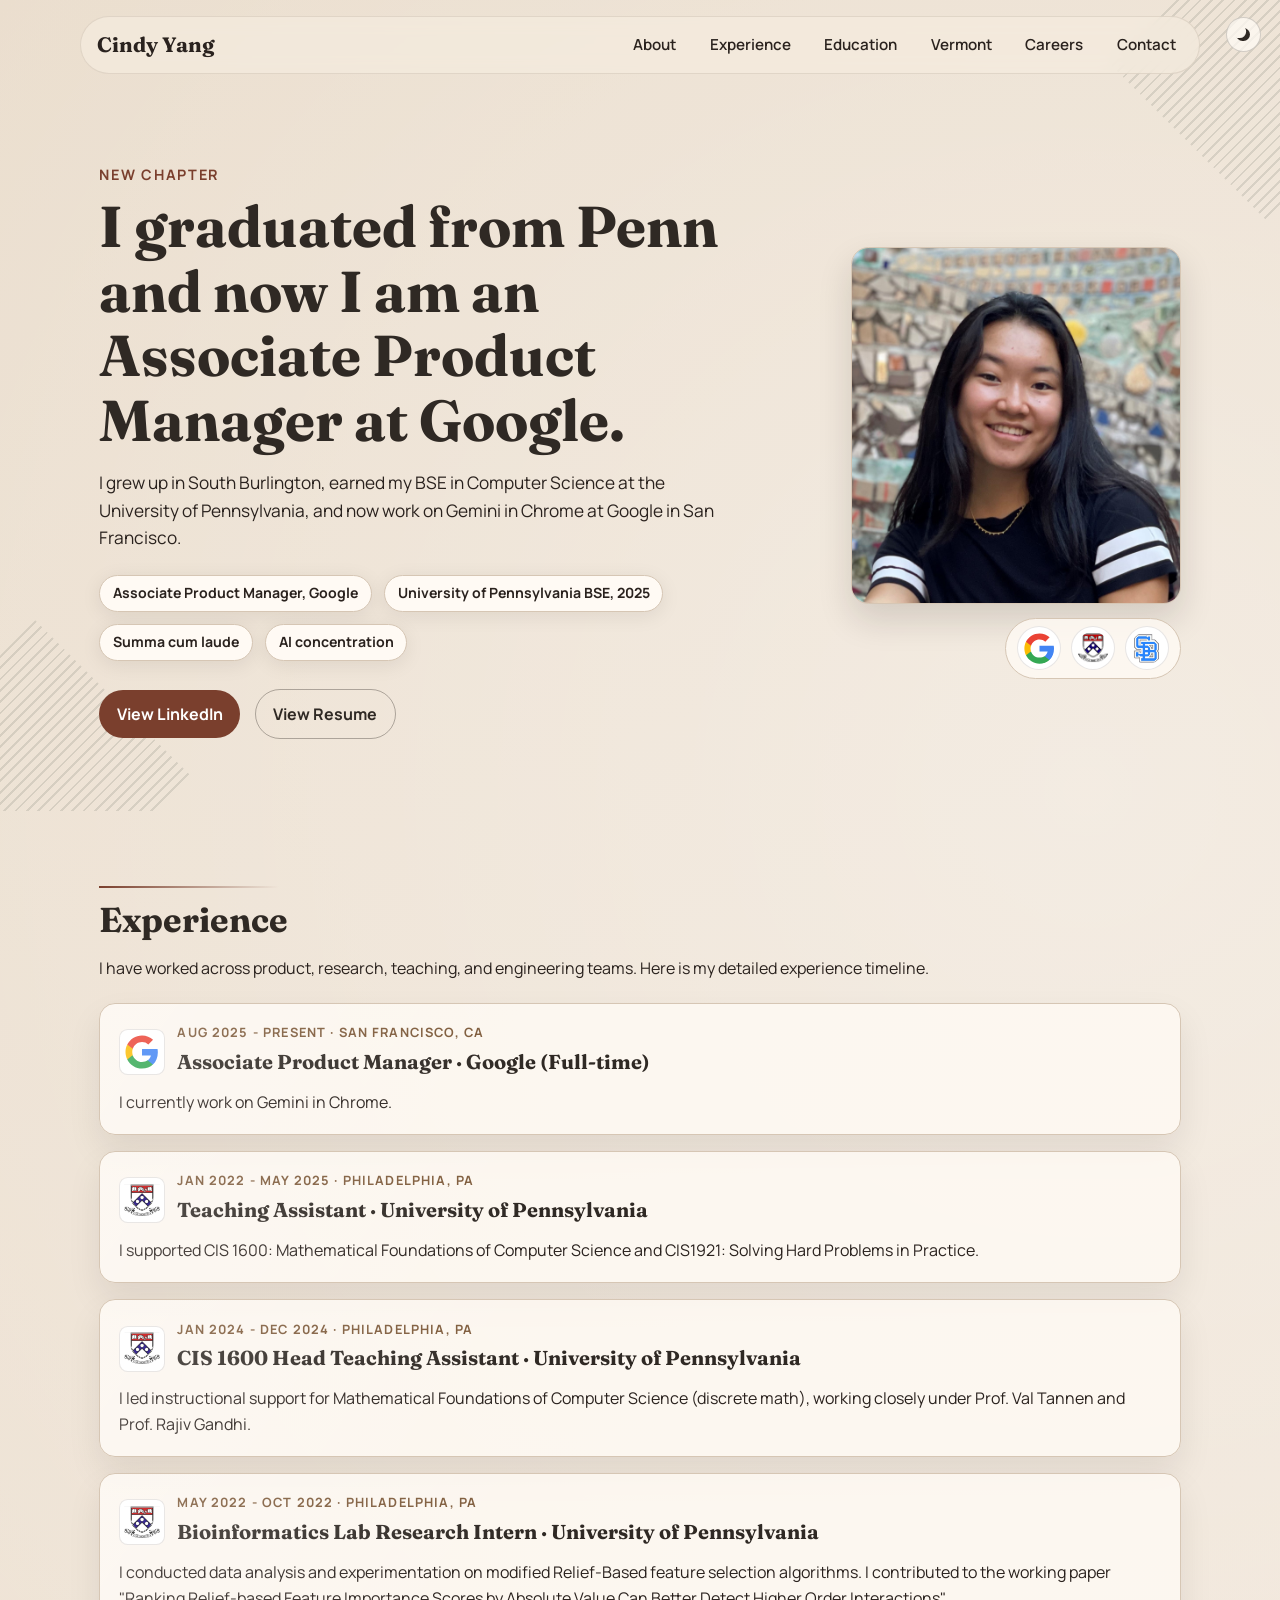
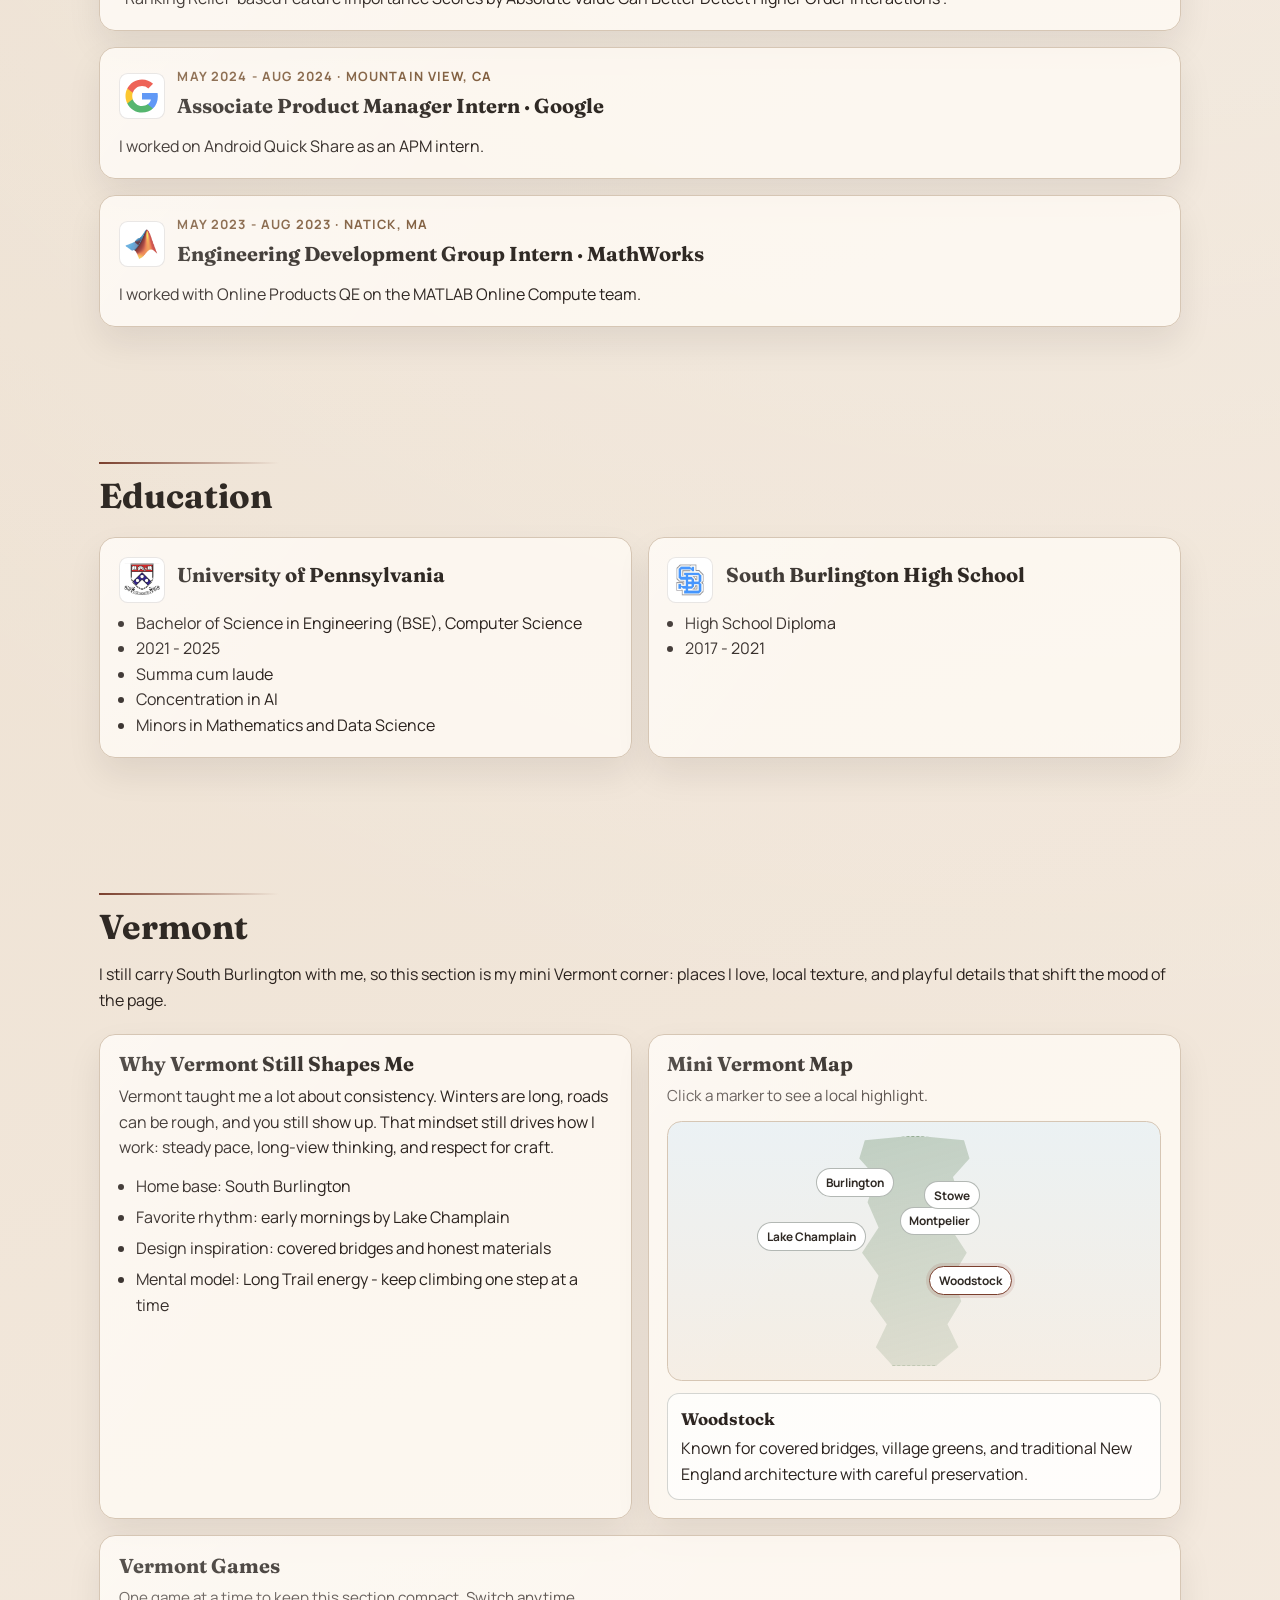
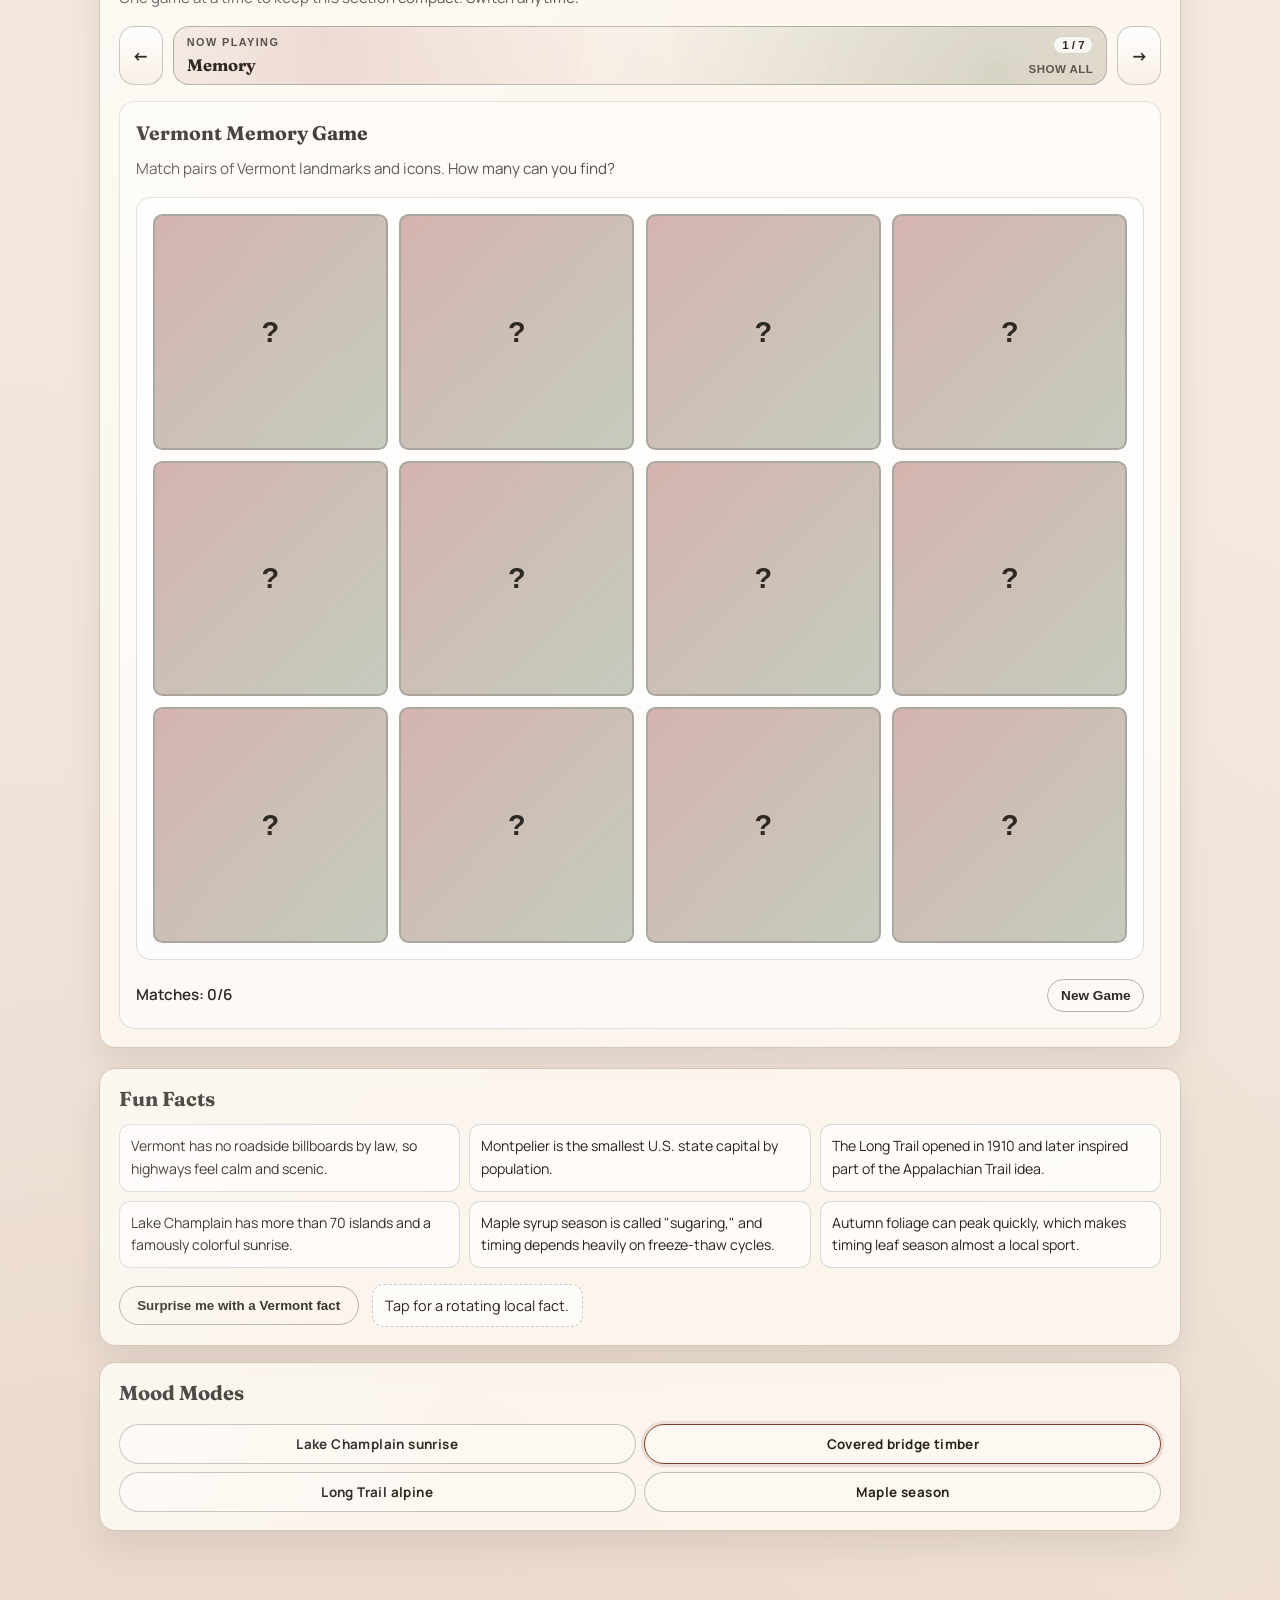
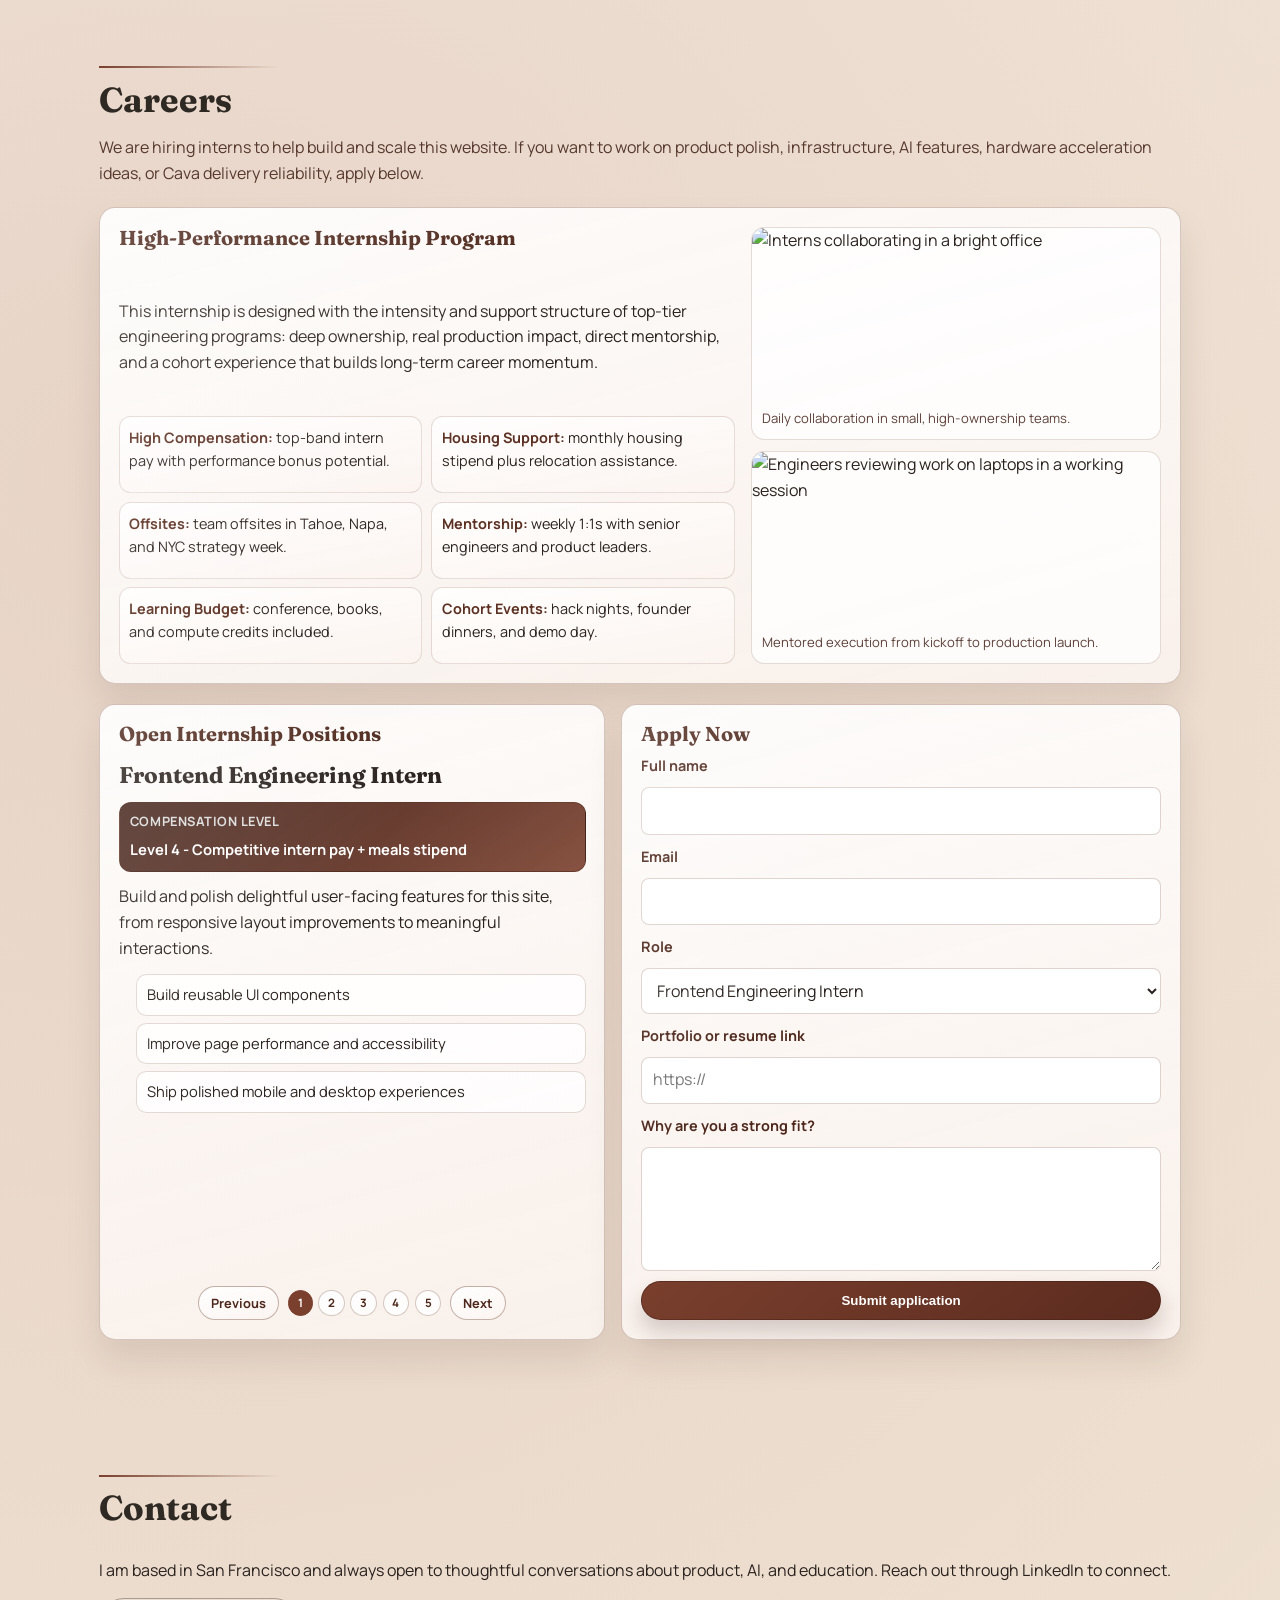
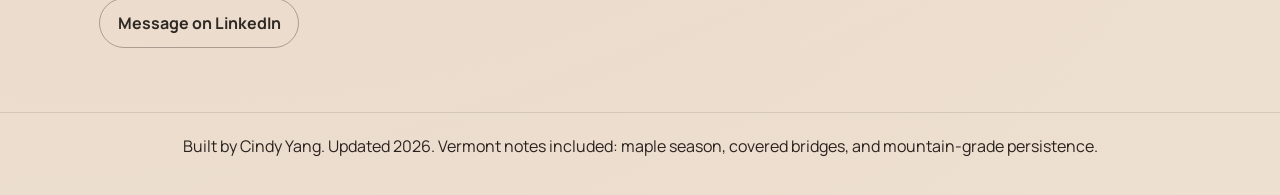
==== commit 0c9a191b: "Refactor JavaScript" ====
--- a/index.html
+++ b/index.html
@@ -514,16 +514,16 @@
                 </article>
             </div>
         </section>
+
+        <section class="contact container reveal" id="contact">
+            <h2>Contact</h2>
+            <p>
+                I am based in San Francisco and always open to thoughtful conversations about product, AI, and education.
+                Reach out through LinkedIn to connect.
+            </p>
+            <a class="btn btn-secondary" href="https://www.linkedin.com/in/cindy-yang-884366227/" target="_blank" rel="noopener noreferrer">Message on LinkedIn</a>
+        </section>
     </main>
-
-    <section class="contact container reveal" id="contact">
-        <h2>Contact</h2>
-        <p>
-            I am based in San Francisco and always open to thoughtful conversations about product, AI, and education.
-            Reach out through LinkedIn to connect.
-        </p>
-        <a class="btn btn-secondary" href="https://www.linkedin.com/in/cindy-yang-884366227/" target="_blank" rel="noopener noreferrer">Message on LinkedIn</a>
-    </section>
 
     <footer class="site-footer">
         <p>
@@ -534,6 +534,18 @@
 
     <div id="toast" class="toast" role="status" aria-live="polite"></div>
     <div id="motifLayer" class="motif-layer" aria-hidden="true"></div>
-    <script src="script.js"></script>
+    <script src="src/script.js"></script>
+    <script src="src/ui-core.js"></script>
+    <script src="src/games/memory.js"></script>
+    <script src="src/games/flavor.js"></script>
+    <script src="src/games/race.js"></script>
+    <script src="src/games/animal.js"></script>
+    <script src="src/games/math.js"></script>
+    <script src="src/games/ethan-express.js"></script>
+    <script src="src/games/slots.js"></script>
+    <script src="src/games/switcher.js"></script>
+    <script src="src/careers.js"></script>
+    <script src="src/vermont-ui.js"></script>
+    <script src="src/app-init.js"></script>
 </body>
 </html>
--- a/style.css
+++ b/style.css
@@ -116,6 +116,10 @@
     --dark-accent-ring: rgba(150, 150, 150, 0.18);
     --dark-card-tint-a: rgba(133, 126, 118, 0.2);
     --dark-card-tint-b: rgba(110, 115, 121, 0.16);
+    --career-text: #e4ebf2;
+    --career-text-strong: #f2f6fa;
+    --career-border-rgb: 168, 179, 190;
+    --career-panel-rgb: 78, 84, 92;
     background:
         radial-gradient(circle at 85% 12%, rgba(255, 255, 255, 0.1), transparent 34%),
         radial-gradient(circle at 10% 80%, rgba(175, 172, 167, 0.13), transparent 36%),
@@ -450,23 +454,16 @@
 }
 
 main {
-    margin: 0;
+    margin: 0 0 4rem 0;
     padding: 0;
 }
 
-.experience,
-.education,
-.craft,
-.careers,
-.contact {
+main > .container {
     margin-top: var(--section-space);
 }
 
-.contact {
-    align-items: center;
-    display: flex;
-    flex-wrap: wrap;
-    gap: 0.9rem;
+main :nth-child(1 of .container) {
+    margin-top: calc(0.5 * var(--section-space));
 }
 
 h2 {
@@ -474,23 +471,17 @@
     margin-bottom: 1rem;
 }
 
-main > section > h2,
-.contact > h2 {
+main > section > h2 {
     padding-top: 0.95rem;
 }
 
-main > section > h2::before,
-.contact > h2::before {
+main > section > h2::before {
     content: "";
     display: block;
     height: 2px;
     margin-bottom: 0.78rem;
     width: min(180px, 38vw);
-    background: linear-gradient(90deg, rgba(138, 51, 40, 0.85), rgba(138, 51, 40, 0));
-}
-
-.careers > h2::before {
-    background: linear-gradient(90deg, rgba(var(--career-accent-rgb), 0.85), rgba(var(--career-accent-rgb), 0));
+    background: linear-gradient(90deg, var(--barn-red), transparent);
 }
 
 .grid-3,
@@ -2596,7 +2587,10 @@
 }
 
 .contact {
-    margin-bottom: 4rem;
+    align-items: center;
+    display: flex;
+    flex-wrap: wrap;
+    gap: 0.9rem;
 }
 
 .site-footer {
@@ -2741,6 +2735,67 @@
     color: var(--ink);
 }
 
+body[data-theme="dark"] .careers .section-intro,
+body[data-theme="dark"] .careers h3,
+body[data-theme="dark"] .careers-form label,
+body[data-theme="dark"] .carousel-description,
+body[data-theme="dark"] .perk-pill,
+body[data-theme="dark"] .experience-shot figcaption {
+    color: var(--career-text);
+}
+
+body[data-theme="dark"] .perk-pill,
+body[data-theme="dark"] .carousel-highlights li,
+body[data-theme="dark"] .experience-shot {
+    background: var(--dark-control);
+    border-color: rgba(var(--career-border-rgb), 0.45);
+}
+
+body[data-theme="dark"] .perk-pill strong,
+body[data-theme="dark"] .carousel-highlights li,
+body[data-theme="dark"] .carousel-description {
+    color: var(--ink);
+}
+
+body[data-theme="dark"] .carousel-btn,
+body[data-theme="dark"] .carousel-dot {
+    background: var(--dark-control);
+    border-color: rgba(var(--career-border-rgb), 0.5);
+    color: var(--ink);
+}
+
+body[data-theme="dark"] .carousel-btn:hover,
+body[data-theme="dark"] .carousel-btn:focus-visible {
+    border-color: var(--career-accent);
+    box-shadow: 0 0 0 3px rgba(var(--career-accent-rgb), 0.24);
+}
+
+body[data-theme="dark"] .carousel-dot.active {
+    background: var(--career-accent);
+    border-color: var(--career-accent);
+    color: #fff;
+}
+
+body[data-theme="dark"] .careers-form input,
+body[data-theme="dark"] .careers-form select,
+body[data-theme="dark"] .careers-form textarea {
+    background: var(--dark-control);
+    border-color: rgba(var(--career-border-rgb), 0.45);
+    color: var(--ink);
+}
+
+body[data-theme="dark"] .careers-form input::placeholder,
+body[data-theme="dark"] .careers-form textarea::placeholder {
+    color: rgba(228, 236, 231, 0.62);
+}
+
+body[data-theme="dark"] .careers-form input:focus-visible,
+body[data-theme="dark"] .careers-form select:focus-visible,
+body[data-theme="dark"] .careers-form textarea:focus-visible {
+    border-color: var(--career-accent);
+    box-shadow: 0 0 0 3px rgba(var(--career-accent-rgb), 0.28);
+}
+
 body[data-theme="dark"] .card-back {
     background: linear-gradient(135deg, var(--dark-card-tint-a), var(--dark-card-tint-b));
     color: var(--ink);
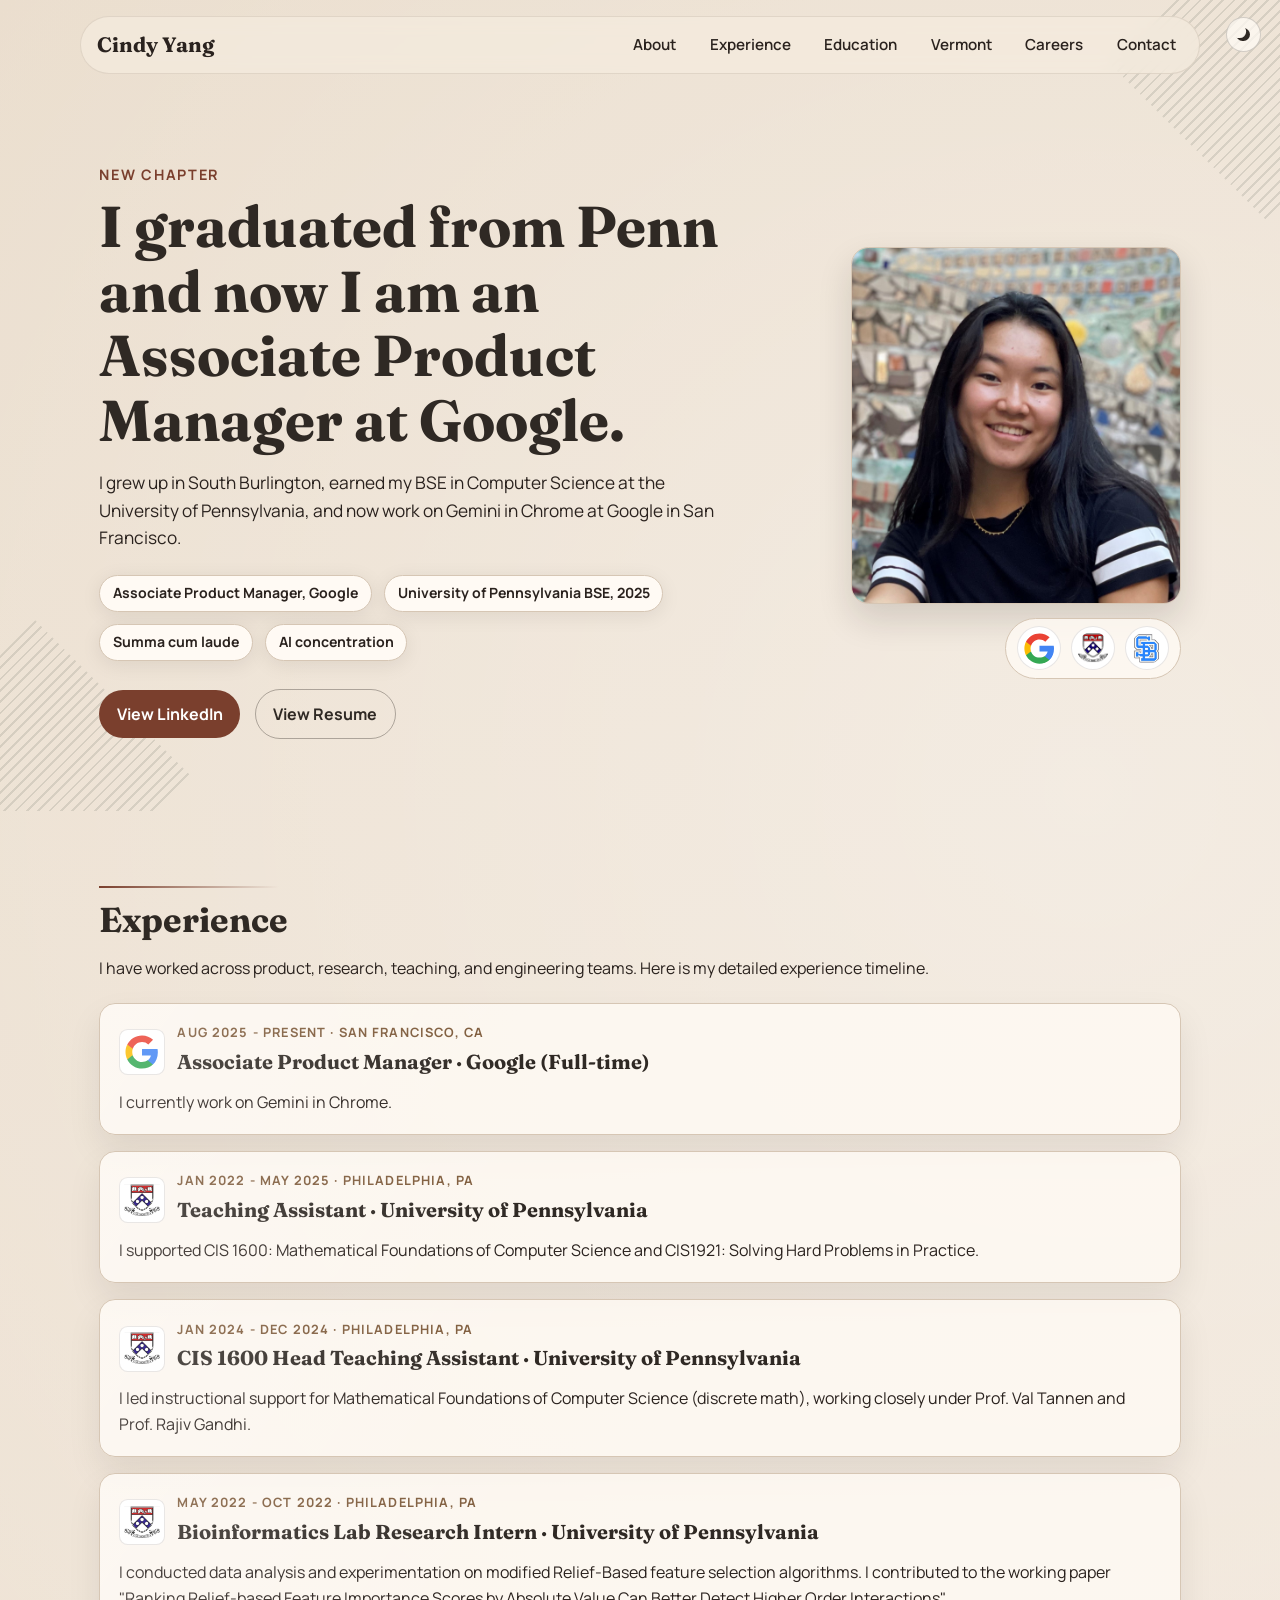
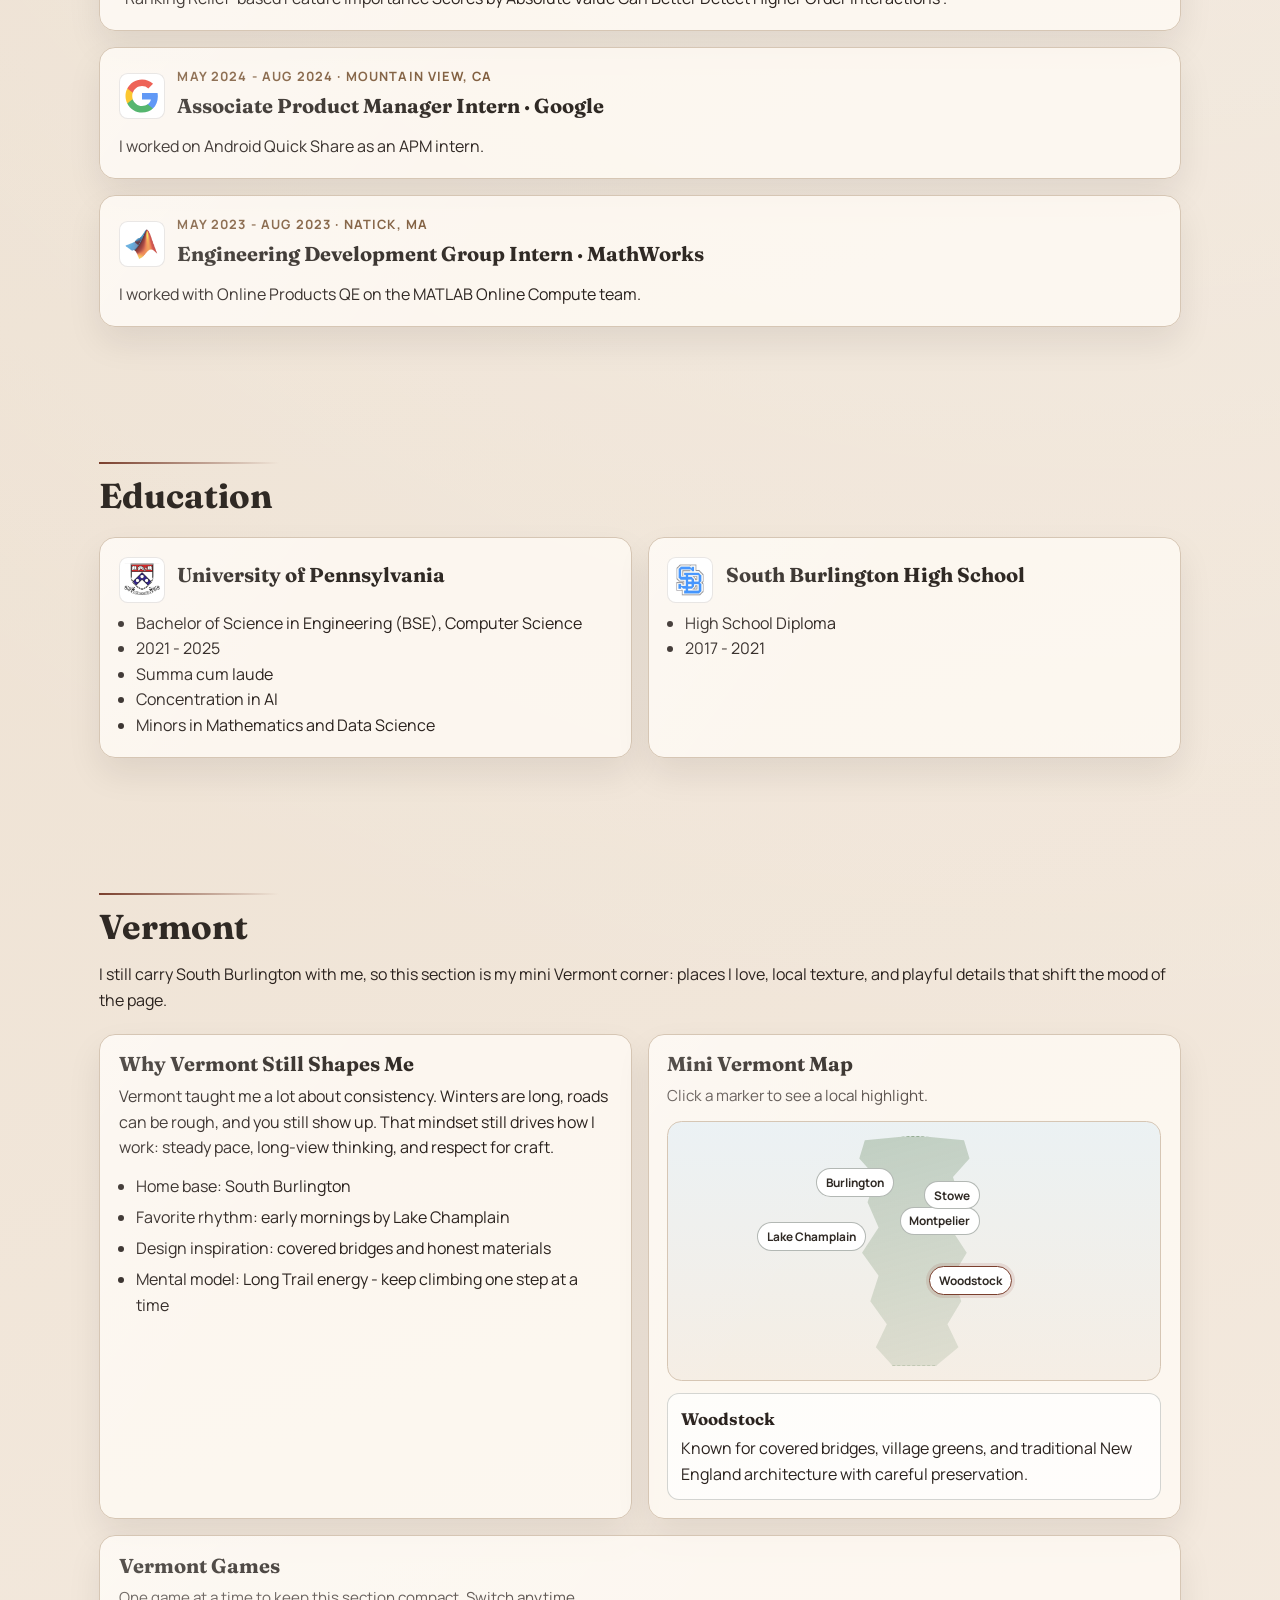
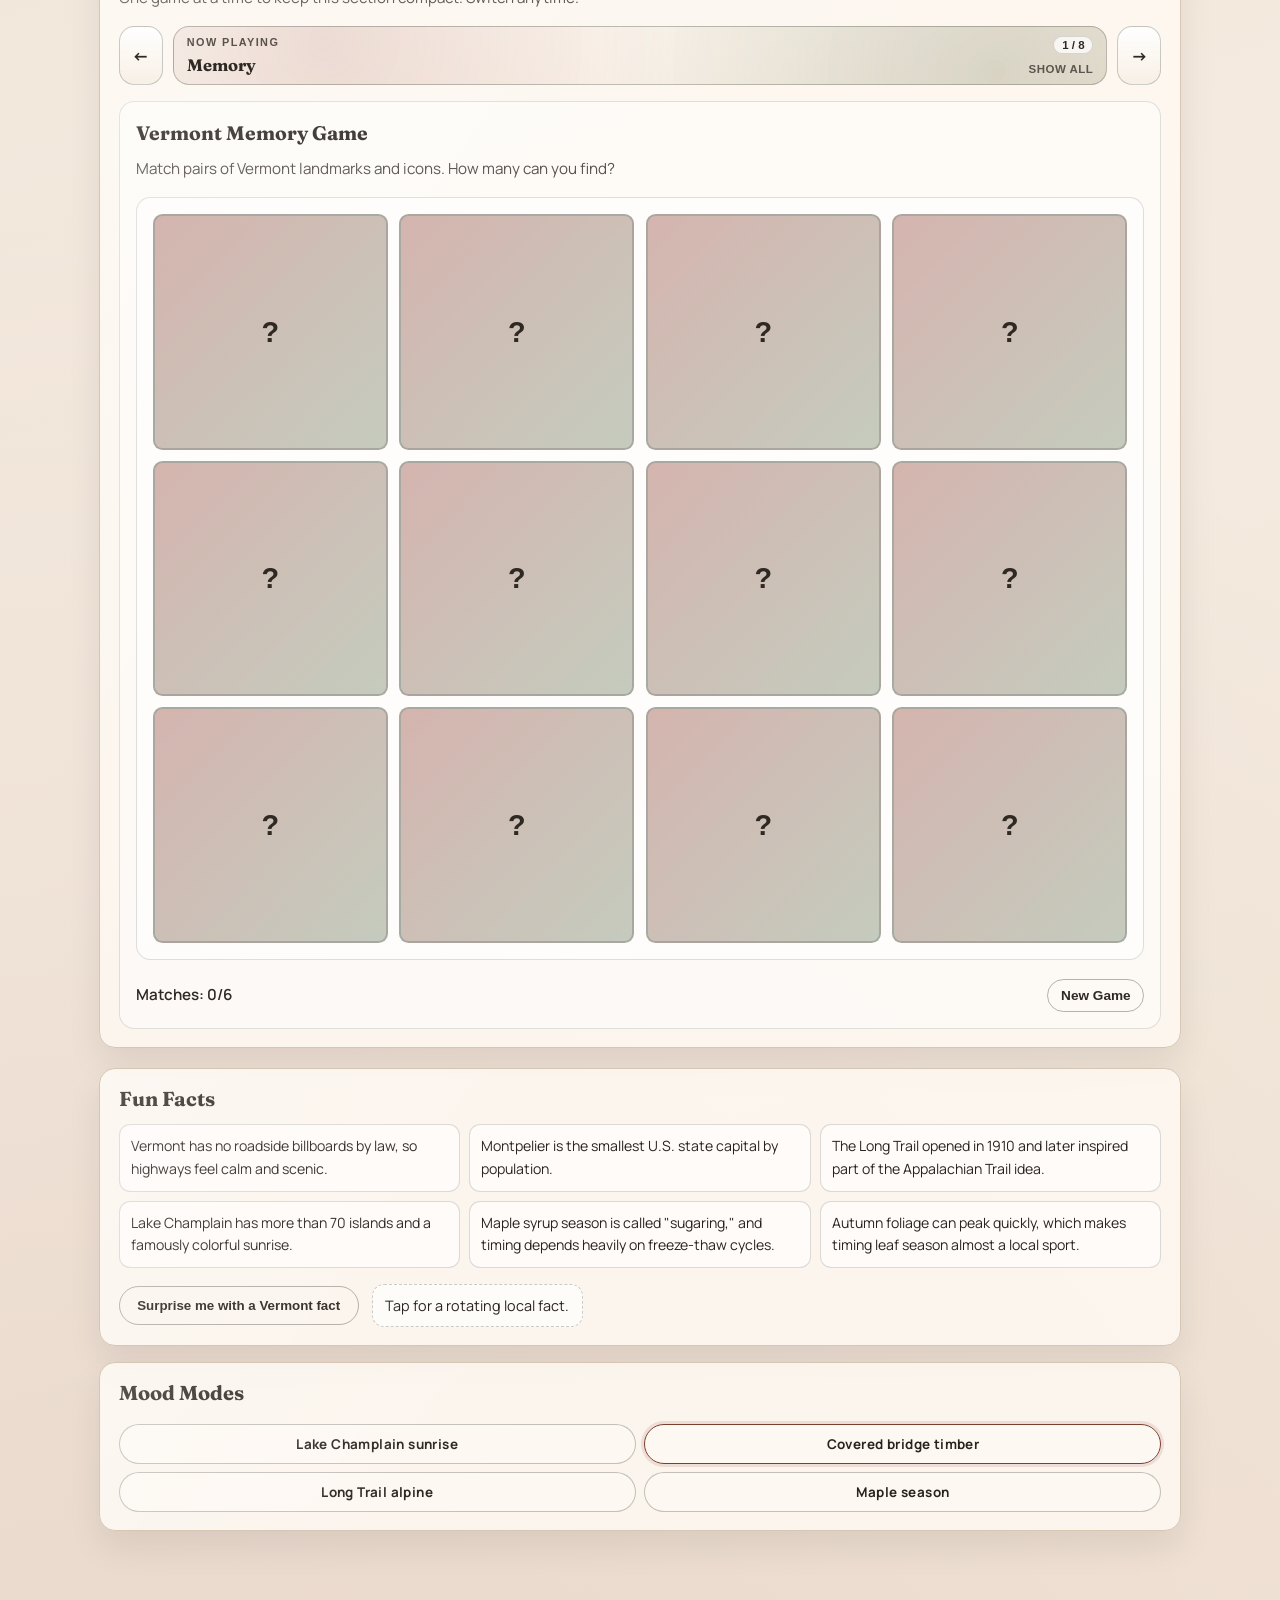
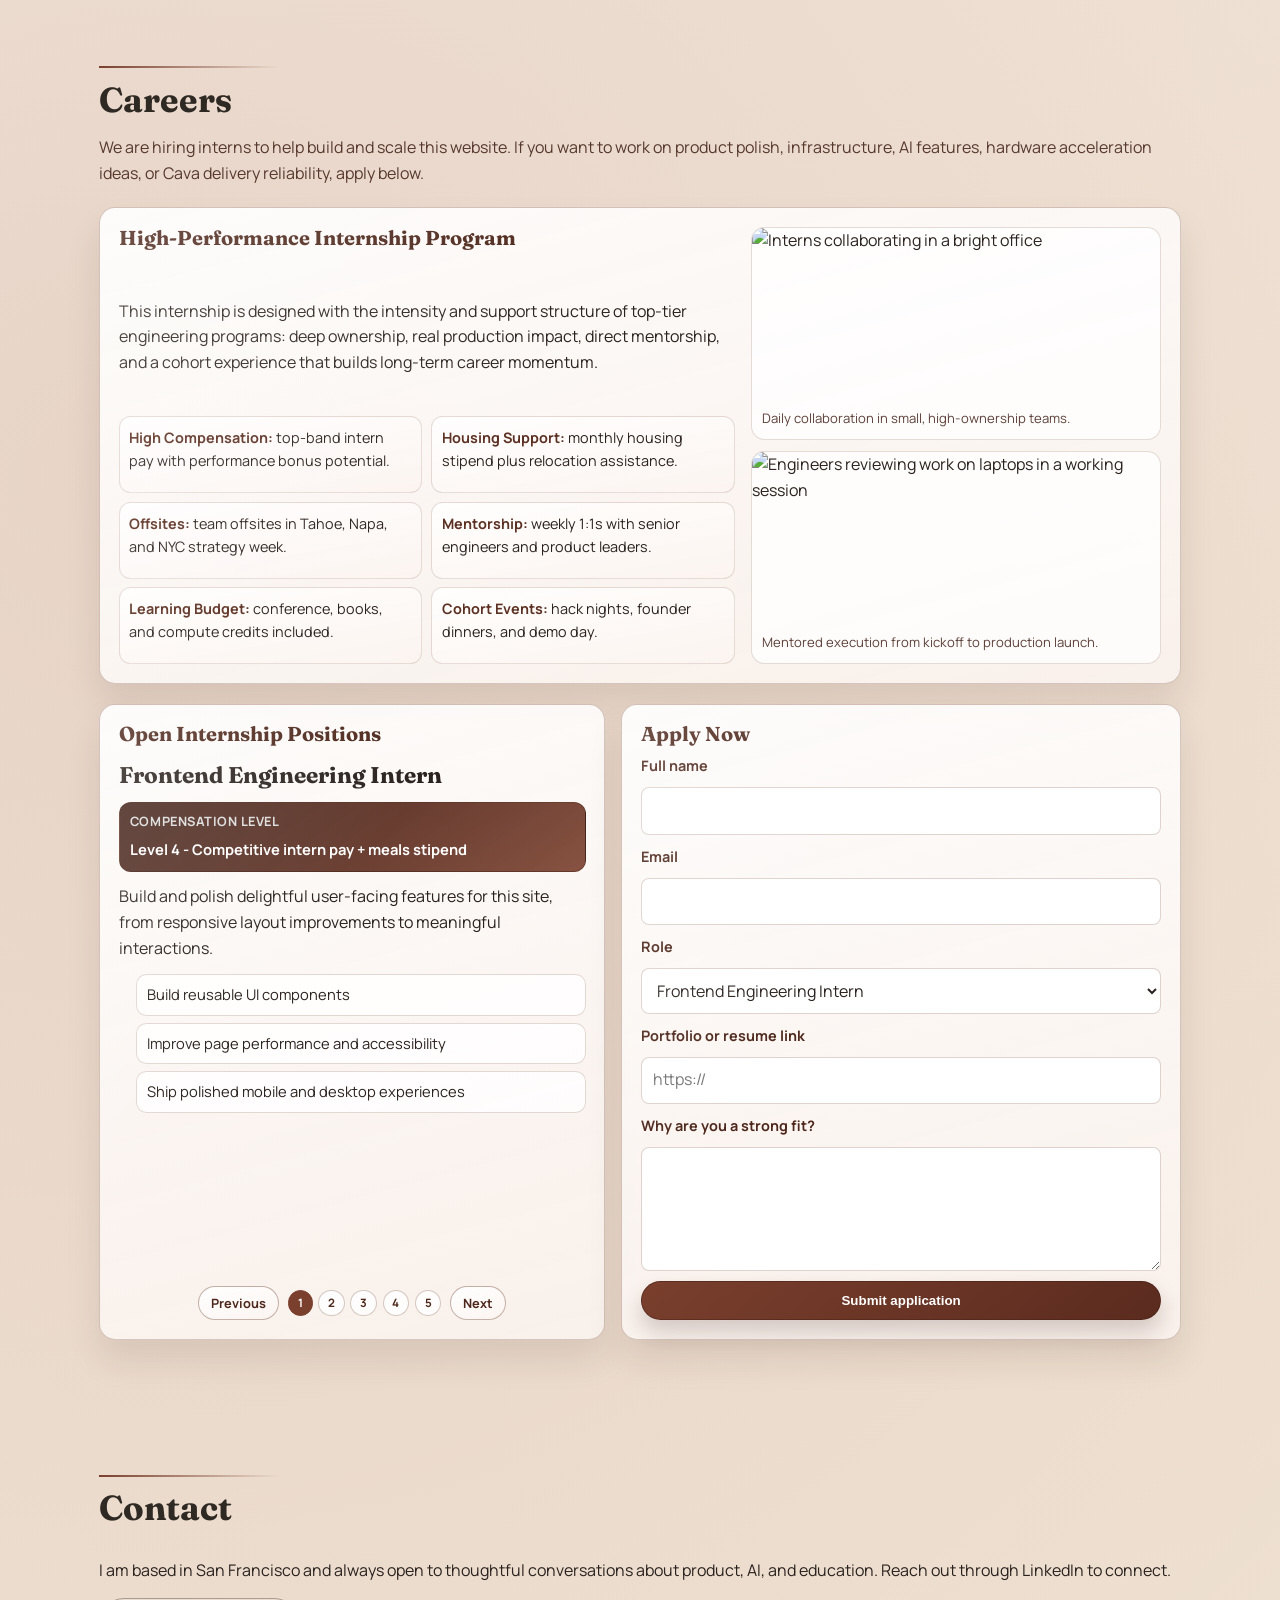
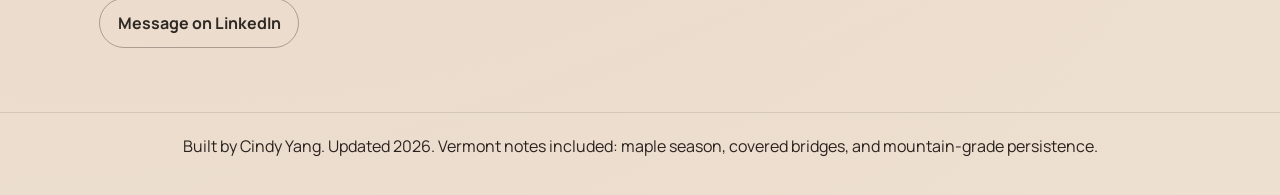
==== commit 7f7e0b92: "Bernie Pong" ====
--- a/index.html
+++ b/index.html
@@ -219,7 +219,7 @@
                         <button class="game-picker-toggle" id="gamePickerToggle" type="button" aria-expanded="false" aria-controls="gamePickerMenu">
                             <span class="picker-kicker">Now Playing</span>
                             <span class="picker-title" id="gamePickerCurrent">Memory</span>
-                            <span class="picker-count" id="gamePickerCount">1 / 7</span>
+                            <span class="picker-count" id="gamePickerCount">1 / 8</span>
                             <span class="picker-action">Show all</span>
                         </button>
                         <button class="game-nav-btn" id="gameNextBtn" type="button" aria-label="Next game">&rarr;</button>
@@ -233,6 +233,7 @@
                         <button class="game-tab" id="gameTabMath" data-game-target="math" role="tab" aria-selected="false" aria-controls="gamePanelMath" type="button">Maple Math</button>
                         <button class="game-tab" id="gameTabEthan" data-game-target="ethan" role="tab" aria-selected="false" aria-controls="gamePanelEthan" type="button">Ethan Allen Express</button>
                         <button class="game-tab" id="gameTabSlots" data-game-target="slots" role="tab" aria-selected="false" aria-controls="gamePanelSlots" type="button">Green Mountain Slots</button>
+                        <button class="game-tab" id="gameTabPong" data-game-target="pong" role="tab" aria-selected="false" aria-controls="gamePanelPong" type="button">Bernie Pong</button>
                     </div>
                 </div>
 
@@ -391,6 +392,23 @@
                                 <span>Streak: <strong id="slotsStreak">0</strong></span>
                                 <span>Spins: <strong id="slotsSpinCount">0</strong></span>
                             </div>
+                        </div>
+                    </article>
+
+                    <article class="game-panel bernie-pong-panel" id="gamePanelPong" data-game-panel="pong" role="tabpanel" aria-labelledby="gameTabPong" hidden>
+                        <h4>Bernie Pong</h4>
+                        <p class="game-intro">Keep the rally alive with Bernie Sanders' face as the ball. First to 7 wins the crowd.</p>
+                        <div class="bernie-pong-game">
+                            <canvas class="pong-court" id="pongCanvas" aria-label="Bernie Sanders themed pong court"></canvas>
+                            <div class="pong-controls">
+                                <button class="btn btn-secondary btn-small" id="pongResetBtn" type="button">Reset</button>
+                                <p class="pong-status" id="pongStatus">Click the game window to start.</p>
+                            </div>
+                        </div>
+                        <div class="pong-stats">
+                            <span>Bernie: <strong id="pongPlayerScore">0</strong></span>
+                            <span>Best Rally: <strong id="pongBestRally">0</strong></span>
+                            <span>Wall Street: <strong id="pongCpuScore">0</strong></span>
                         </div>
                     </article>
                 </div>
@@ -543,6 +561,7 @@
     <script src="src/games/math.js"></script>
     <script src="src/games/ethan-express.js"></script>
     <script src="src/games/slots.js"></script>
+    <script src="src/games/pong.js"></script>
     <script src="src/games/switcher.js"></script>
     <script src="src/careers.js"></script>
     <script src="src/vermont-ui.js"></script>
--- a/style.css
+++ b/style.css
@@ -1376,6 +1376,61 @@
 
 .vermont-slots-panel {
     margin-top: 0;
+}
+
+.bernie-pong-panel {
+    margin-top: 0;
+}
+
+.bernie-pong-game {
+    display: grid;
+    gap: 0.85rem;
+    margin: 0 auto 1rem;
+    max-width: 760px;
+    border: 1px solid rgba(39, 52, 41, 0.16);
+    border-radius: 1rem;
+    padding: 1rem;
+}
+
+.pong-court {
+    background:
+        linear-gradient(180deg, rgba(162, 40, 34, 0.28) 0%, rgba(162, 40, 34, 0.18) 36%, rgba(36, 89, 61, 0.2) 64%, rgba(36, 89, 61, 0.3) 100%),
+        linear-gradient(180deg, rgba(37, 53, 45, 0.96) 0%, rgba(26, 39, 33, 0.96) 100%);
+    border: 1px solid rgba(255, 255, 255, 0.12);
+    border-radius: 0.95rem;
+    box-shadow: inset 0 1px 0 rgba(255, 255, 255, 0.18), 0 12px 24px rgba(18, 20, 19, 0.18);
+    display: block;
+    height: min(52vw, 430px);
+    width: 100%;
+}
+
+.pong-controls {
+    align-items: center;
+    display: flex;
+    flex-wrap: wrap;
+    gap: 0.7rem;
+    justify-content: space-between;
+}
+
+.pong-status {
+    color: rgba(42, 34, 30, 0.82);
+    flex: 1 1 240px;
+    font-size: 0.92rem;
+    font-weight: 600;
+}
+
+.pong-stats {
+    align-items: center;
+    display: flex;
+    flex-wrap: wrap;
+    gap: 0.75rem;
+    justify-content: space-between;
+    font-size: 0.94rem;
+    font-weight: 700;
+}
+
+.pong-stats span strong {
+    color: var(--barn-red);
 }
 
 .slots-game {
@@ -2668,6 +2723,8 @@
 body[data-theme="dark"] .farmer-market-game,
 body[data-theme="dark"] .maple-racing-game,
 body[data-theme="dark"] .moose-deer-game,
+body[data-theme="dark"] .bernie-pong-game,
+body[data-theme="dark"] .pong-stats,
 body[data-theme="dark"] .game-board {
     background: var(--dark-surface);
     border-color: rgba(228, 236, 231, 0.11);
@@ -2703,6 +2760,13 @@
     background: var(--dark-control);
     border-color: rgba(228, 236, 231, 0.22);
     color: var(--ink);
+}
+
+body[data-theme="dark"] .pong-court {
+    background:
+        radial-gradient(circle at 50% 12%, rgba(255, 255, 255, 0.04), transparent 18%),
+        linear-gradient(180deg, rgba(162, 40, 34, 0.18) 0%, rgba(162, 40, 34, 0.12) 36%, rgba(36, 89, 61, 0.14) 64%, rgba(36, 89, 61, 0.2) 100%),
+        linear-gradient(180deg, rgba(20, 30, 25, 0.98) 0%, rgba(14, 20, 17, 0.98) 100%);
 }
 
 body[data-theme="dark"] .game-tab.active {
